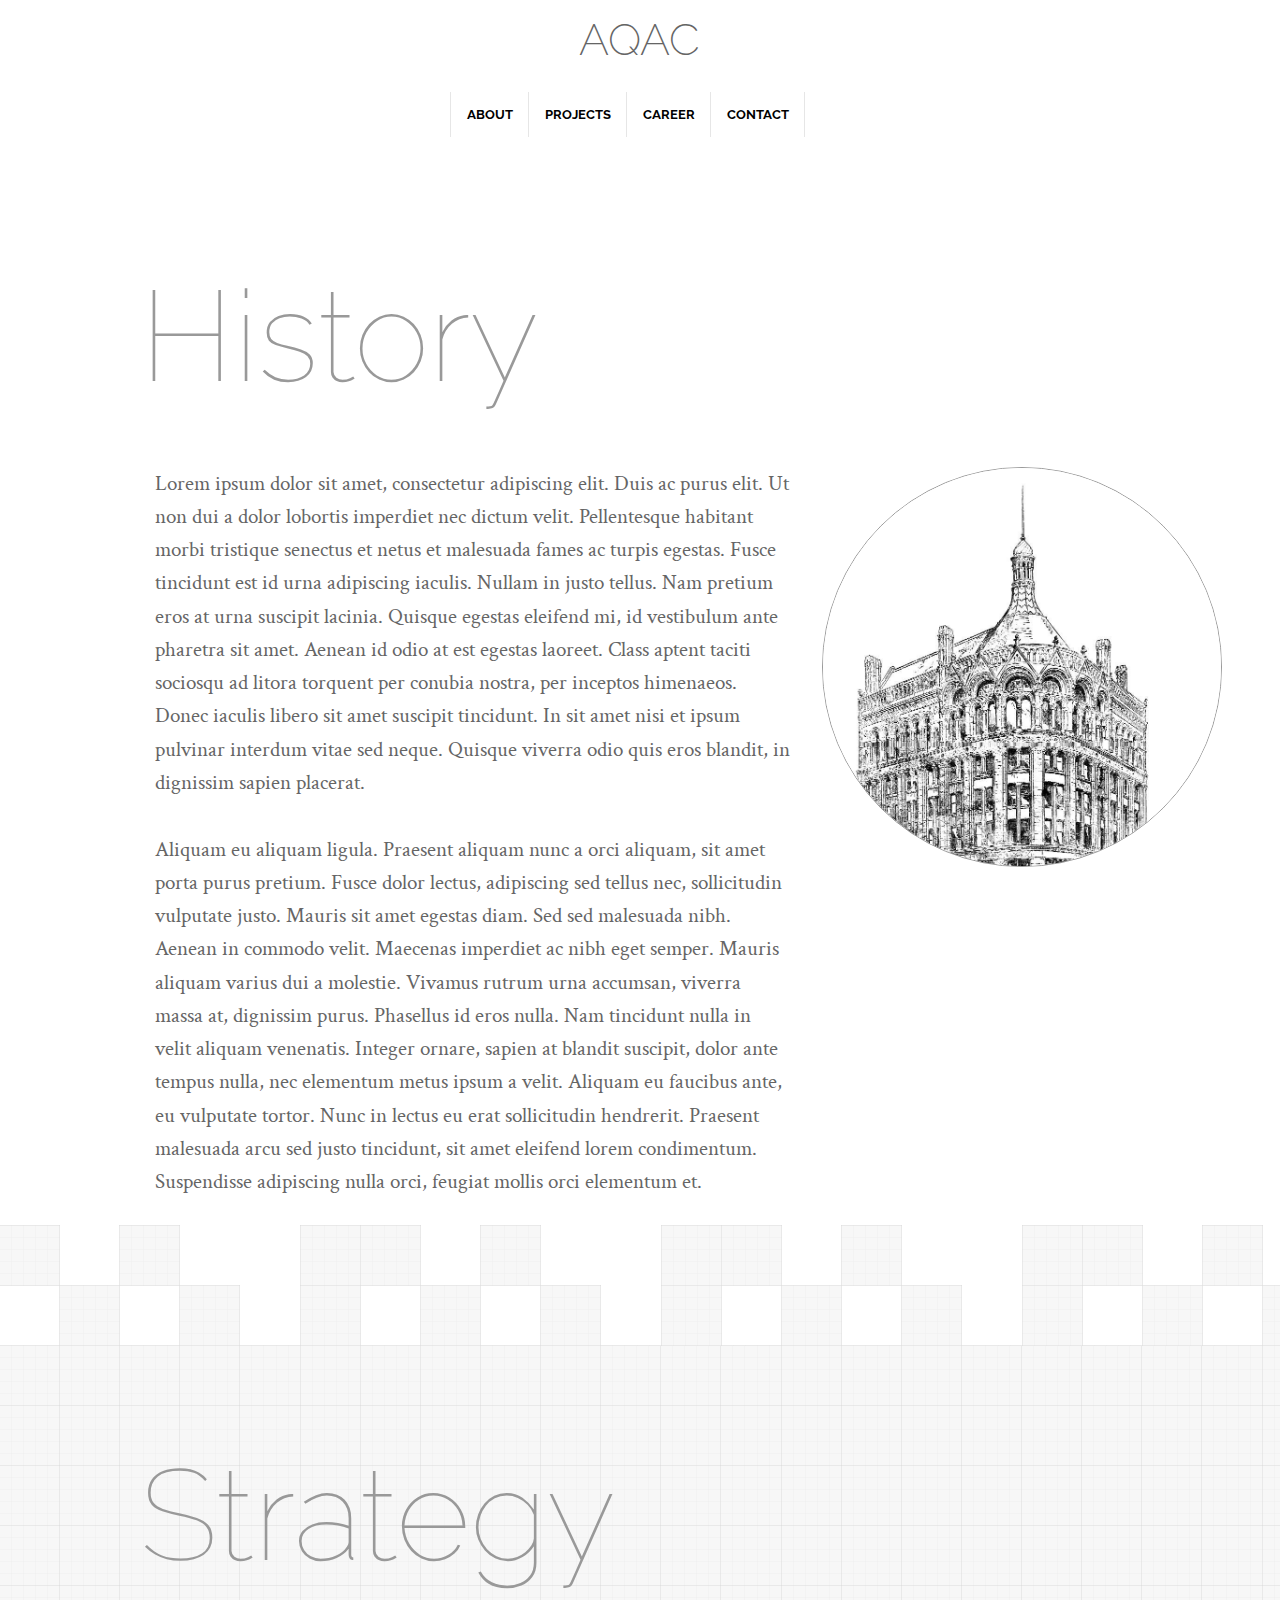
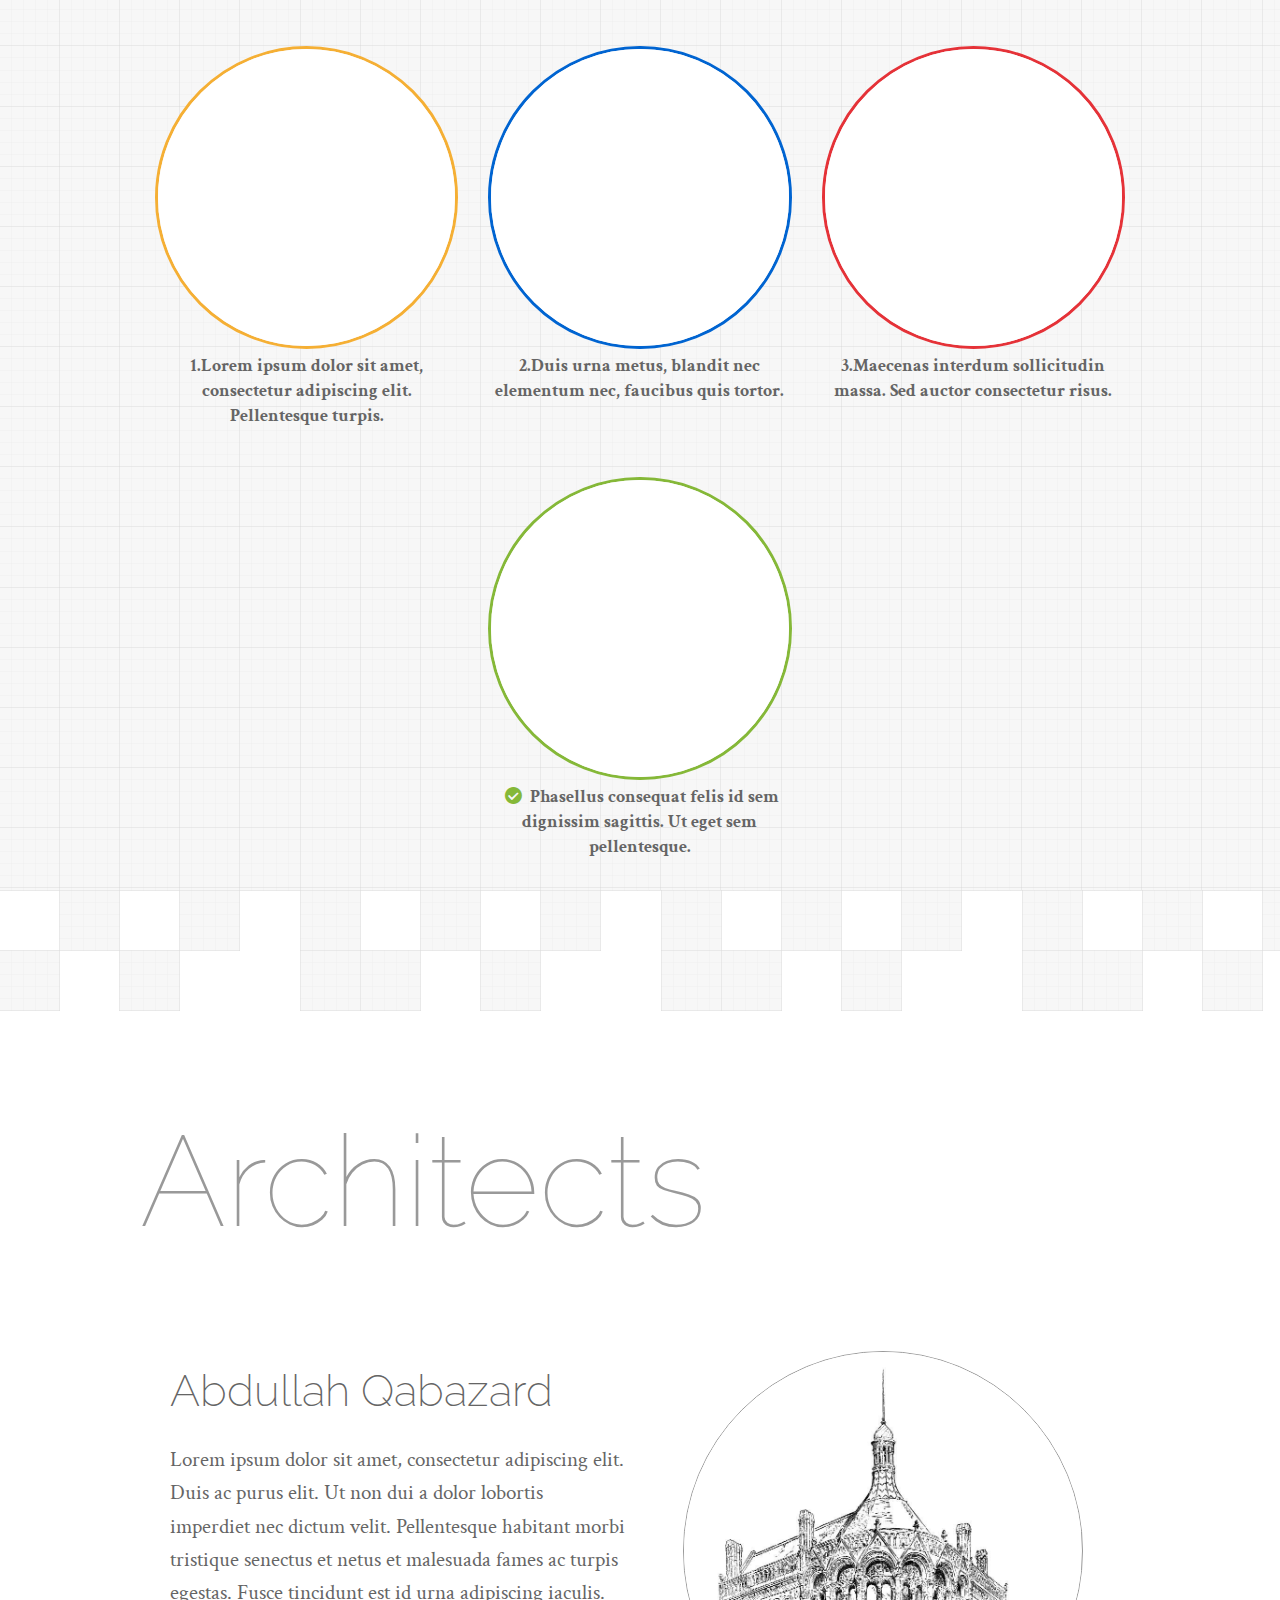
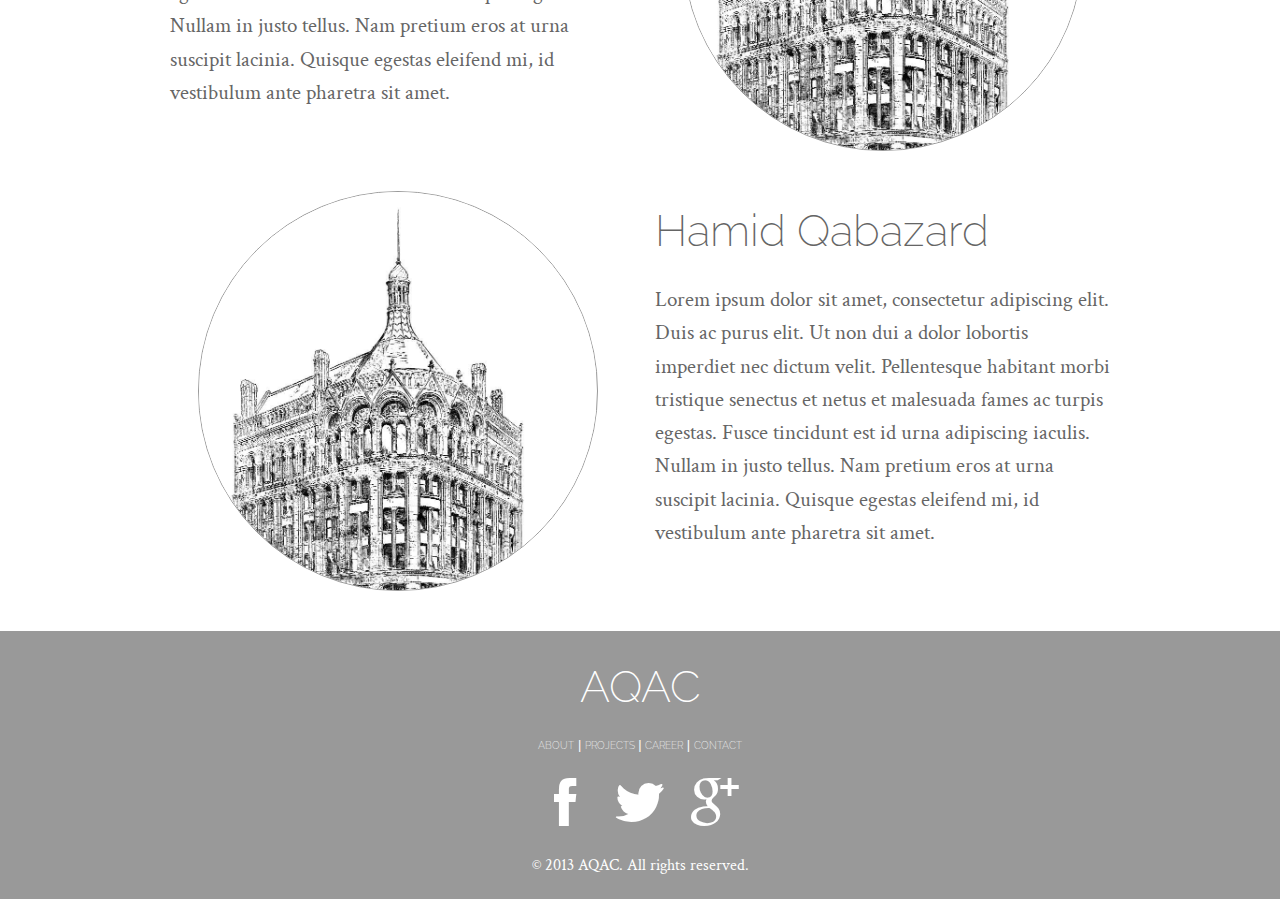
==== about.html @ 5747ab5b "Initial Commit" ====
<!DOCTYPE html>
<!--[if IE 8]> 				 <html class="no-js lt-ie9" lang="en" > <![endif]-->
<!--[if gt IE 8]><!--> <html class="no-js" lang="en" > <!--<![endif]-->

<head>
	<meta charset="utf-8" />
  <meta name="viewport" content="width=device-width" />
  <title>Foundation 4</title>


  <link rel="stylesheet" href="stylesheets/app.css" />
  <link rel="stylesheet" href="stylesheets/main.css" />

    <link rel="stylesheet" href="css/fontello.css">
    <link rel="stylesheet" href="css/animation.css"><!--[if IE 7]>
    <link rel="stylesheet" href="css/fontello-ie7.css"><![endif]-->
    <script>
      function toggleCodes(on) {
        var obj = document.getElementById('icons');

        if (on) {
          obj.className += ' codesOn';
        } else {
          obj.className = obj.className.replace(' codesOn', '');
        }
      }

    </script>


  <script src="javascripts/vendor/custom.modernizr.js"></script>

</head>
<body>

<!-- begin -->
<div class="menuBg">
    <div class="row">
        <div class="large-4 small-12 columns large-centered">
            <h1 class="textCenter">AQAC</h1>
        </div>
    </div>
    <div class="row">
        <div class="large-12 small-12 columns">
            <nav class="top-bar">
              <ul class="title-area">
                <!-- Title Area -->
                <li class="name">
                  <h1><a href="#"></a></h1>
                </li>
                <!-- Remove the class "menu-icon" to get rid of menu icon. Take out "Menu" to just have icon alone -->
                <li class="toggle-topbar menu-icon"><a href="#"><span>Menu</span></a></li>
              </ul>

              <section class="top-bar-section">
                <!-- Left Nav Section -->
                <ul class="large-centered">
                  <li class="divider"></li>
                  <li><a href="#">ABOUT</a></li>
                  <li class="divider"></li>
                  <li><a href="#">PROJECTS</a></li>
                  <li class="divider"></li>
                  <li><a href="#">CAREER</a></li>
                  <li class="divider"></li>
                  <li><a href="#">CONTACT</a></li>
                  <li class="divider"></li>
                </ul>
              </section>
            </nav>
        </div>

    </div>
</div>

<div class="row MarginTop">
    <div class="large-12 small-12 columns">
        <article class="briefDesc">
            <div class="row">
                <h2>History</h2>
                <div class="large-8 columns"><p>Lorem ipsum dolor sit amet, consectetur adipiscing elit. Duis ac purus elit. Ut non dui a dolor lobortis imperdiet nec dictum velit. Pellentesque habitant morbi tristique senectus et netus et malesuada fames ac turpis egestas. Fusce tincidunt est id urna adipiscing iaculis. Nullam in justo tellus. Nam pretium eros at urna suscipit lacinia. Quisque egestas eleifend mi, id vestibulum ante pharetra sit amet. Aenean id odio at est egestas laoreet. Class aptent taciti sociosqu ad litora torquent per conubia nostra, per inceptos himenaeos. Donec iaculis libero sit amet suscipit tincidunt. In sit amet nisi et ipsum pulvinar interdum vitae sed neque. Quisque viverra odio quis eros blandit, in dignissim sapien placerat. <br> <br>
Aliquam eu aliquam ligula. Praesent aliquam nunc a orci aliquam, sit amet porta purus pretium. Fusce dolor lectus, adipiscing sed tellus nec, sollicitudin vulputate justo. Mauris sit amet egestas diam. Sed sed malesuada nibh. Aenean in commodo velit. Maecenas imperdiet ac nibh eget semper. Mauris aliquam varius dui a molestie. Vivamus rutrum urna accumsan, viverra massa at, dignissim purus. Phasellus id eros nulla. Nam tincidunt nulla in velit aliquam venenatis. Integer ornare, sapien at blandit suscipit, dolor ante tempus nulla, nec elementum metus ipsum a velit. Aliquam eu faucibus ante, eu vulputate tortor. Nunc in lectus eu erat sollicitudin hendrerit. Praesent malesuada arcu sed justo tincidunt, sit amet eleifend lorem condimentum. Suspendisse adipiscing nulla orci, feugiat mollis orci elementum et.

                </p></div>
                <div class="large-4 columns">
                    <div class="imageCircle">
                        <img src="images/image1.jpg" alt="">
                    </div>
                </div>
            </div>


        </article>
    </div>
</div>

<div class="splitStrategy"></div>

<div class="strategyContainer">
    <div class="row MarginTop">
        <div class="large-12 small-12 columns">
            <article class="briefDesc">
                <div class="row">
                    <h2>Strategy</h2>
                    <div class="large-4 columns left">
                        <div class="strategy yellow">
                            <img src="images/exampleengine.png" alt="">
                        </div>
                            <h5 class="textCenter">1.Lorem ipsum dolor sit amet, consectetur adipiscing elit. Pellentesque turpis.
                    </div>
                    <div class="large-4 columns">
                        <div class="strategy blue">
                            <img src="images/exampleengine.png" alt="">
                        </div>
                            <h5 class="textCenter">2.Duis urna metus, blandit nec elementum nec, faucibus quis tortor.
                    </div>
                    <div class="large-4 columns right">
                        <div class="strategy red">
                            <img src="images/exampleengine.png" alt="">
                        </div>
                            <h5 class="textCenter">3.Maecenas interdum sollicitudin massa. Sed auctor consectetur risus.
                    </div>

                </div>

                <div class="row MarginTop">
                    <div class="large-4 columns large-centered">
                        <div class="strategy green">
                            <img src="images/example1.jpg" alt="">
                        </div>
                            <h5 class="textCenter"><i class="icon-ok-circled-1"></i> Phasellus consequat felis id sem dignissim sagittis. Ut eget sem pellentesque.
                    </div>
                </div>


            </article>
        </div>
    </div>
</div>


<div class="splitStrategyb"></div>



<div class="row MarginTop">
    <div class="large-12 small-12 columns">
        <article class="briefDesc">
            <div class="row">
                <h2>Architects</h2>
                <div class="large-12 columns MarginTop">
                    <div class="large-6 columns">
                        <h1>Abdullah Qabazard</h1>
                        <p>Lorem ipsum dolor sit amet, consectetur adipiscing elit. Duis ac purus elit. Ut non dui a dolor lobortis imperdiet nec dictum velit. Pellentesque habitant morbi tristique senectus et netus et malesuada fames ac turpis egestas. Fusce tincidunt est id urna adipiscing iaculis. Nullam in justo tellus. Nam pretium eros at urna suscipit lacinia. Quisque egestas eleifend mi, id vestibulum ante pharetra sit amet.
                    </p></div>
                    <div class="large-6 columns">
                        <div class="imageCircle">
                            <img src="images/image1.jpg" alt="">
                        </div>
                    </div>
                </div>

                <div class="large-12 columns MarginTop">
                    <div class="large-6 columns">
                        <div class="imageCircle">
                            <img src="images/image1.jpg" alt="">
                        </div>
                    </div>
                    <div class="large-6 columns">
                        <h1>Hamid Qabazard</h1>
                        <p>Lorem ipsum dolor sit amet, consectetur adipiscing elit. Duis ac purus elit. Ut non dui a dolor lobortis imperdiet nec dictum velit. Pellentesque habitant morbi tristique senectus et netus et malesuada fames ac turpis egestas. Fusce tincidunt est id urna adipiscing iaculis. Nullam in justo tellus. Nam pretium eros at urna suscipit lacinia. Quisque egestas eleifend mi, id vestibulum ante pharetra sit amet.
                    </p></div>
                </div>


            </div>


        </article>
    </div>
</div>



<div class="FooterContainer MarginTop">
    <div class="row">
        <div class="large-12 columms">
            <footer>
                <h1 class="textCenter">AQAC</h1>
                <div class="textCenter">
                    <a href="#">ABOUT</a> |
                    <a href="#">PROJECTS</a> |
                    <a href="#">CAREER</a> |
                    <a href="#">CONTACT</a>
                </div>
                <div class="Socials textCenter">
                    <a href="#"><i class="icon-facebook-4"></i></a>
                    <a href="#"><i class="icon-twitter-3"></i></a>
                    <a href="#"><i class="icon-gplus-1"></i></a>
                </div>

                <p class="textCenter">© 2013 AQAC. All rights reserved.</p>
            </footer>
        </div>
    </div>
</div>

<!-- end -->

  <script>
  document.write('<script src=' +
  ('__proto__' in {} ? 'javascripts/vendor/zepto' : 'javascripts/vendor/jquery') +
  '.js><\/script>')
  </script>

  <script src="javascripts/foundation/foundation.js"></script>

	<script src="javascripts/foundation/foundation.alerts.js"></script>

	<script src="javascripts/foundation/foundation.clearing.js"></script>

	<script src="javascripts/foundation/foundation.cookie.js"></script>

	<script src="javascripts/foundation/foundation.dropdown.js"></script>

	<script src="javascripts/foundation/foundation.forms.js"></script>

	<script src="javascripts/foundation/foundation.interchange.js"></script>

	<script src="javascripts/foundation/foundation.joyride.js"></script>

	<script src="javascripts/foundation/foundation.magellan.js"></script>

	<script src="javascripts/foundation/foundation.orbit.js"></script>

	<script src="javascripts/foundation/foundation.placeholder.js"></script>

	<script src="javascripts/foundation/foundation.reveal.js"></script>

	<script src="javascripts/foundation/foundation.section.js"></script>

	<script src="javascripts/foundation/foundation.tooltips.js"></script>

	<script src="javascripts/foundation/foundation.topbar.js"></script>


  <script>
    $(document).foundation();
  </script>

  <script src="javascripts/main.js"></script>

</body>
</html>
---- stylesheets/app.css ----
/* normalize.css v2.1.1 | MIT License | git.io/normalize */
/* ==========================================================================
   HTML5 display definitions
   ========================================================================== */
/**
 * Correct `block` display not defined in IE 8/9.
 */
/* line 22, ../sass/_normalize.scss */
article,
aside,
details,
figcaption,
figure,
footer,
header,
hgroup,
main,
nav,
section,
summary {
  display: block;
}

/**
 * Correct `inline-block` display not defined in IE 8/9.
 */
/* line 32, ../sass/_normalize.scss */
audio,
canvas,
video {
  display: inline-block;
}

/**
 * Prevent modern browsers from displaying `audio` without controls.
 * Remove excess height in iOS 5 devices.
 */
/* line 41, ../sass/_normalize.scss */
audio:not([controls]) {
  display: none;
  height: 0;
}

/**
 * Address styling not present in IE 8/9.
 */
/* line 50, ../sass/_normalize.scss */
[hidden] {
  display: none;
}

/* ==========================================================================
   Base
   ========================================================================== */
/**
 * 1. Prevent system color scheme's background color being used in Firefox, IE,
 *    and Opera.
 * 2. Prevent system color scheme's text color being used in Firefox, IE, and
 *    Opera.
 * 3. Set default font family to sans-serif.
 * 4. Prevent iOS text size adjust after orientation change, without disabling
 *    user zoom.
 */
/* line 68, ../sass/_normalize.scss */
html {
  background: #fff;
  /* 1 */
  color: #000;
  /* 2 */
  font-family: sans-serif;
  /* 3 */
  -ms-text-size-adjust: 100%;
  /* 4 */
  -webkit-text-size-adjust: 100%;
  /* 4 */
}

/**
 * Remove default margin.
 */
/* line 80, ../sass/_normalize.scss */
body {
  margin: 0;
}

/* ==========================================================================
   Links
   ========================================================================== */
/**
 * Address `outline` inconsistency between Chrome and other browsers.
 */
/* line 92, ../sass/_normalize.scss */
a:focus {
  outline: thin dotted;
}

/**
 * Improve readability when focused and also mouse hovered in all browsers.
 */
/* line 101, ../sass/_normalize.scss */
a:active,
a:hover {
  outline: 0;
}

/* ==========================================================================
   Typography
   ========================================================================== */
/**
 * Address variable `h1` font-size and margin within `section` and `article`
 * contexts in Firefox 4+, Safari 5, and Chrome.
 */
/* line 114, ../sass/_normalize.scss */
h1 {
  font-size: 2em;
  margin: 0.67em 0;
}

/**
 * Address styling not present in IE 8/9, Safari 5, and Chrome.
 */
/* line 123, ../sass/_normalize.scss */
abbr[title] {
  border-bottom: 1px dotted;
}

/**
 * Address style set to `bolder` in Firefox 4+, Safari 5, and Chrome.
 */
/* line 132, ../sass/_normalize.scss */
b,
strong {
  font-weight: bold;
}

/**
 * Address styling not present in Safari 5 and Chrome.
 */
/* line 140, ../sass/_normalize.scss */
dfn {
  font-style: italic;
}

/**
 * Address differences between Firefox and other browsers.
 */
/* line 148, ../sass/_normalize.scss */
hr {
  -moz-box-sizing: content-box;
  box-sizing: content-box;
  height: 0;
}

/**
 * Address styling not present in IE 8/9.
 */
/* line 158, ../sass/_normalize.scss */
mark {
  background: #ff0;
  color: #000;
}

/**
 * Correct font family set oddly in Safari 5 and Chrome.
 */
/* line 170, ../sass/_normalize.scss */
code,
kbd,
pre,
samp {
  font-family: monospace, serif;
  font-size: 1em;
}

/**
 * Improve readability of pre-formatted text in all browsers.
 */
/* line 179, ../sass/_normalize.scss */
pre {
  white-space: pre-wrap;
}

/**
 * Set consistent quote types.
 */
/* line 187, ../sass/_normalize.scss */
q {
  quotes: "\201C" "\201D" "\2018" "\2019";
}

/**
 * Address inconsistent and variable font size in all browsers.
 */
/* line 195, ../sass/_normalize.scss */
small {
  font-size: 80%;
}

/**
 * Prevent `sub` and `sup` affecting `line-height` in all browsers.
 */
/* line 204, ../sass/_normalize.scss */
sub,
sup {
  font-size: 75%;
  line-height: 0;
  position: relative;
  vertical-align: baseline;
}

/* line 211, ../sass/_normalize.scss */
sup {
  top: -0.5em;
}

/* line 215, ../sass/_normalize.scss */
sub {
  bottom: -0.25em;
}

/* ==========================================================================
   Embedded content
   ========================================================================== */
/**
 * Remove border when inside `a` element in IE 8/9.
 */
/* line 227, ../sass/_normalize.scss */
img {
  border: 0;
}

/**
 * Correct overflow displayed oddly in IE 9.
 */
/* line 235, ../sass/_normalize.scss */
svg:not(:root) {
  overflow: hidden;
}

/* ==========================================================================
   Figures
   ========================================================================== */
/**
 * Address margin not present in IE 8/9 and Safari 5.
 */
/* line 247, ../sass/_normalize.scss */
figure {
  margin: 0;
}

/* ==========================================================================
   Forms
   ========================================================================== */
/**
 * Define consistent border, margin, and padding.
 */
/* line 259, ../sass/_normalize.scss */
fieldset {
  border: 1px solid #c0c0c0;
  margin: 0 2px;
  padding: 0.35em 0.625em 0.75em;
}

/**
 * 1. Correct `color` not being inherited in IE 8/9.
 * 2. Remove padding so people aren't caught out if they zero out fieldsets.
 */
/* line 270, ../sass/_normalize.scss */
legend {
  border: 0;
  /* 1 */
  padding: 0;
  /* 2 */
}

/**
 * 1. Correct font family not being inherited in all browsers.
 * 2. Correct font size not being inherited in all browsers.
 * 3. Address margins set differently in Firefox 4+, Safari 5, and Chrome.
 */
/* line 284, ../sass/_normalize.scss */
button,
input,
select,
textarea {
  font-family: inherit;
  /* 1 */
  font-size: 100%;
  /* 2 */
  margin: 0;
  /* 3 */
}

/**
 * Address Firefox 4+ setting `line-height` on `input` using `!important` in
 * the UA stylesheet.
 */
/* line 296, ../sass/_normalize.scss */
button,
input {
  line-height: normal;
}

/**
 * Address inconsistent `text-transform` inheritance for `button` and `select`.
 * All other form control elements do not inherit `text-transform` values.
 * Correct `button` style inheritance in Chrome, Safari 5+, and IE 8+.
 * Correct `select` style inheritance in Firefox 4+ and Opera.
 */
/* line 308, ../sass/_normalize.scss */
button,
select {
  text-transform: none;
}

/**
 * 1. Avoid the WebKit bug in Android 4.0.* where (2) destroys native `audio`
 *    and `video` controls.
 * 2. Correct inability to style clickable `input` types in iOS.
 * 3. Improve usability and consistency of cursor style between image-type
 *    `input` and others.
 */
/* line 323, ../sass/_normalize.scss */
button,
html input[type="button"],
input[type="reset"],
input[type="submit"] {
  -webkit-appearance: button;
  /* 2 */
  cursor: pointer;
  /* 3 */
}

/**
 * Re-set default cursor for disabled elements.
 */
/* line 333, ../sass/_normalize.scss */
button[disabled],
html input[disabled] {
  cursor: default;
}

/**
 * 1. Address box sizing set to `content-box` in IE 8/9.
 * 2. Remove excess padding in IE 8/9.
 */
/* line 343, ../sass/_normalize.scss */
input[type="checkbox"],
input[type="radio"] {
  box-sizing: border-box;
  /* 1 */
  padding: 0;
  /* 2 */
}

/**
 * 1. Address `appearance` set to `searchfield` in Safari 5 and Chrome.
 * 2. Address `box-sizing` set to `border-box` in Safari 5 and Chrome
 *    (include `-moz` to future-proof).
 */
/* line 354, ../sass/_normalize.scss */
input[type="search"] {
  -webkit-appearance: textfield;
  /* 1 */
  -moz-box-sizing: content-box;
  -webkit-box-sizing: content-box;
  /* 2 */
  box-sizing: content-box;
}

/**
 * Remove inner padding and search cancel button in Safari 5 and Chrome
 * on OS X.
 */
/* line 367, ../sass/_normalize.scss */
input[type="search"]::-webkit-search-cancel-button,
input[type="search"]::-webkit-search-decoration {
  -webkit-appearance: none;
}

/**
 * Remove inner padding and border in Firefox 4+.
 */
/* line 376, ../sass/_normalize.scss */
button::-moz-focus-inner,
input::-moz-focus-inner {
  border: 0;
  padding: 0;
}

/**
 * 1. Remove default vertical scrollbar in IE 8/9.
 * 2. Improve readability and alignment in all browsers.
 */
/* line 386, ../sass/_normalize.scss */
textarea {
  overflow: auto;
  /* 1 */
  vertical-align: top;
  /* 2 */
}

/* ==========================================================================
   Tables
   ========================================================================== */
/**
 * Remove most spacing between table cells.
 */
/* line 399, ../sass/_normalize.scss */
table {
  border-collapse: collapse;
  border-spacing: 0;
}

/* line 241, ../../../../../../Users/morteza/.rvm/gems/ruby-1.9.3-p194/gems/zurb-foundation-4.2.3/scss/foundation/components/_global.scss */
*,
*:before,
*:after {
  -moz-box-sizing: border-box;
  -webkit-box-sizing: border-box;
  box-sizing: border-box;
}

/* line 246, ../../../../../../Users/morteza/.rvm/gems/ruby-1.9.3-p194/gems/zurb-foundation-4.2.3/scss/foundation/components/_global.scss */
html,
body {
  font-size: 100%;
}

/* line 249, ../../../../../../Users/morteza/.rvm/gems/ruby-1.9.3-p194/gems/zurb-foundation-4.2.3/scss/foundation/components/_global.scss */
body {
  background: white;
  color: #222222;
  padding: 0;
  margin: 0;
  font-family: "Helvetica Neue", "Helvetica", Helvetica, Arial, sans-serif;
  font-weight: normal;
  font-style: normal;
  line-height: 1;
  position: relative;
  cursor: default;
}

/* line 262, ../../../../../../Users/morteza/.rvm/gems/ruby-1.9.3-p194/gems/zurb-foundation-4.2.3/scss/foundation/components/_global.scss */
a:hover {
  cursor: pointer;
}

/* line 265, ../../../../../../Users/morteza/.rvm/gems/ruby-1.9.3-p194/gems/zurb-foundation-4.2.3/scss/foundation/components/_global.scss */
a:focus {
  outline: none;
}

/* line 270, ../../../../../../Users/morteza/.rvm/gems/ruby-1.9.3-p194/gems/zurb-foundation-4.2.3/scss/foundation/components/_global.scss */
img,
object,
embed {
  max-width: 100%;
  height: auto;
}

/* line 273, ../../../../../../Users/morteza/.rvm/gems/ruby-1.9.3-p194/gems/zurb-foundation-4.2.3/scss/foundation/components/_global.scss */
object,
embed {
  height: 100%;
}

/* line 274, ../../../../../../Users/morteza/.rvm/gems/ruby-1.9.3-p194/gems/zurb-foundation-4.2.3/scss/foundation/components/_global.scss */
img {
  -ms-interpolation-mode: bicubic;
}

/* line 280, ../../../../../../Users/morteza/.rvm/gems/ruby-1.9.3-p194/gems/zurb-foundation-4.2.3/scss/foundation/components/_global.scss */
#map_canvas img,
#map_canvas embed,
#map_canvas object,
.map_canvas img,
.map_canvas embed,
.map_canvas object {
  max-width: none !important;
}

/* line 285, ../../../../../../Users/morteza/.rvm/gems/ruby-1.9.3-p194/gems/zurb-foundation-4.2.3/scss/foundation/components/_global.scss */
.left {
  float: left !important;
}

/* line 286, ../../../../../../Users/morteza/.rvm/gems/ruby-1.9.3-p194/gems/zurb-foundation-4.2.3/scss/foundation/components/_global.scss */
.right {
  float: right !important;
}

/* line 287, ../../../../../../Users/morteza/.rvm/gems/ruby-1.9.3-p194/gems/zurb-foundation-4.2.3/scss/foundation/components/_global.scss */
.text-left {
  text-align: left !important;
}

/* line 288, ../../../../../../Users/morteza/.rvm/gems/ruby-1.9.3-p194/gems/zurb-foundation-4.2.3/scss/foundation/components/_global.scss */
.text-right {
  text-align: right !important;
}

/* line 289, ../../../../../../Users/morteza/.rvm/gems/ruby-1.9.3-p194/gems/zurb-foundation-4.2.3/scss/foundation/components/_global.scss */
.text-center {
  text-align: center !important;
}

/* line 290, ../../../../../../Users/morteza/.rvm/gems/ruby-1.9.3-p194/gems/zurb-foundation-4.2.3/scss/foundation/components/_global.scss */
.text-justify {
  text-align: justify !important;
}

/* line 291, ../../../../../../Users/morteza/.rvm/gems/ruby-1.9.3-p194/gems/zurb-foundation-4.2.3/scss/foundation/components/_global.scss */
.hide {
  display: none;
}

/* line 297, ../../../../../../Users/morteza/.rvm/gems/ruby-1.9.3-p194/gems/zurb-foundation-4.2.3/scss/foundation/components/_global.scss */
.antialiased {
  -webkit-font-smoothing: antialiased;
}

/* line 300, ../../../../../../Users/morteza/.rvm/gems/ruby-1.9.3-p194/gems/zurb-foundation-4.2.3/scss/foundation/components/_global.scss */
img {
  display: inline-block;
  vertical-align: middle;
}

/* line 310, ../../../../../../Users/morteza/.rvm/gems/ruby-1.9.3-p194/gems/zurb-foundation-4.2.3/scss/foundation/components/_global.scss */
textarea {
  height: auto;
  min-height: 50px;
}

/* line 313, ../../../../../../Users/morteza/.rvm/gems/ruby-1.9.3-p194/gems/zurb-foundation-4.2.3/scss/foundation/components/_global.scss */
select {
  width: 100%;
}

/* Grid HTML Classes */
/* line 116, ../../../../../../Users/morteza/.rvm/gems/ruby-1.9.3-p194/gems/zurb-foundation-4.2.3/scss/foundation/components/_grid.scss */
.row {
  width: 100%;
  margin-left: auto;
  margin-right: auto;
  margin-top: 0;
  margin-bottom: 0;
  max-width: 62.5em;
  *zoom: 1;
}
/* line 121, ../../../../../../Users/morteza/.rvm/gems/ruby-1.9.3-p194/gems/zurb-foundation-4.2.3/scss/foundation/components/_global.scss */
.row:before, .row:after {
  content: " ";
  display: table;
}
/* line 122, ../../../../../../Users/morteza/.rvm/gems/ruby-1.9.3-p194/gems/zurb-foundation-4.2.3/scss/foundation/components/_global.scss */
.row:after {
  clear: both;
}
/* line 121, ../../../../../../Users/morteza/.rvm/gems/ruby-1.9.3-p194/gems/zurb-foundation-4.2.3/scss/foundation/components/_grid.scss */
.row.collapse .column,
.row.collapse .columns {
  position: relative;
  padding-left: 0;
  padding-right: 0;
  float: left;
}
/* line 124, ../../../../../../Users/morteza/.rvm/gems/ruby-1.9.3-p194/gems/zurb-foundation-4.2.3/scss/foundation/components/_grid.scss */
.row .row {
  width: auto;
  margin-left: -0.9375em;
  margin-right: -0.9375em;
  margin-top: 0;
  margin-bottom: 0;
  max-width: none;
  *zoom: 1;
}
/* line 121, ../../../../../../Users/morteza/.rvm/gems/ruby-1.9.3-p194/gems/zurb-foundation-4.2.3/scss/foundation/components/_global.scss */
.row .row:before, .row .row:after {
  content: " ";
  display: table;
}
/* line 122, ../../../../../../Users/morteza/.rvm/gems/ruby-1.9.3-p194/gems/zurb-foundation-4.2.3/scss/foundation/components/_global.scss */
.row .row:after {
  clear: both;
}
/* line 125, ../../../../../../Users/morteza/.rvm/gems/ruby-1.9.3-p194/gems/zurb-foundation-4.2.3/scss/foundation/components/_grid.scss */
.row .row.collapse {
  width: auto;
  margin: 0;
  max-width: none;
  *zoom: 1;
}
/* line 121, ../../../../../../Users/morteza/.rvm/gems/ruby-1.9.3-p194/gems/zurb-foundation-4.2.3/scss/foundation/components/_global.scss */
.row .row.collapse:before, .row .row.collapse:after {
  content: " ";
  display: table;
}
/* line 122, ../../../../../../Users/morteza/.rvm/gems/ruby-1.9.3-p194/gems/zurb-foundation-4.2.3/scss/foundation/components/_global.scss */
.row .row.collapse:after {
  clear: both;
}

/* line 130, ../../../../../../Users/morteza/.rvm/gems/ruby-1.9.3-p194/gems/zurb-foundation-4.2.3/scss/foundation/components/_grid.scss */
.column,
.columns {
  position: relative;
  padding-left: 0.9375em;
  padding-right: 0.9375em;
  width: 100%;
  float: left;
}

@media only screen {
  /* line 135, ../../../../../../Users/morteza/.rvm/gems/ruby-1.9.3-p194/gems/zurb-foundation-4.2.3/scss/foundation/components/_grid.scss */
  .column,
  .columns {
    position: relative;
    padding-left: 0.9375em;
    padding-right: 0.9375em;
    float: left;
  }

  /* line 138, ../../../../../../Users/morteza/.rvm/gems/ruby-1.9.3-p194/gems/zurb-foundation-4.2.3/scss/foundation/components/_grid.scss */
  .small-1 {
    position: relative;
    width: 8.33333%;
  }

  /* line 138, ../../../../../../Users/morteza/.rvm/gems/ruby-1.9.3-p194/gems/zurb-foundation-4.2.3/scss/foundation/components/_grid.scss */
  .small-2 {
    position: relative;
    width: 16.66667%;
  }

  /* line 138, ../../../../../../Users/morteza/.rvm/gems/ruby-1.9.3-p194/gems/zurb-foundation-4.2.3/scss/foundation/components/_grid.scss */
  .small-3 {
    position: relative;
    width: 25%;
  }

  /* line 138, ../../../../../../Users/morteza/.rvm/gems/ruby-1.9.3-p194/gems/zurb-foundation-4.2.3/scss/foundation/components/_grid.scss */
  .small-4 {
    position: relative;
    width: 33.33333%;
  }

  /* line 138, ../../../../../../Users/morteza/.rvm/gems/ruby-1.9.3-p194/gems/zurb-foundation-4.2.3/scss/foundation/components/_grid.scss */
  .small-5 {
    position: relative;
    width: 41.66667%;
  }

  /* line 138, ../../../../../../Users/morteza/.rvm/gems/ruby-1.9.3-p194/gems/zurb-foundation-4.2.3/scss/foundation/components/_grid.scss */
  .small-6 {
    position: relative;
    width: 50%;
  }

  /* line 138, ../../../../../../Users/morteza/.rvm/gems/ruby-1.9.3-p194/gems/zurb-foundation-4.2.3/scss/foundation/components/_grid.scss */
  .small-7 {
    position: relative;
    width: 58.33333%;
  }

  /* line 138, ../../../../../../Users/morteza/.rvm/gems/ruby-1.9.3-p194/gems/zurb-foundation-4.2.3/scss/foundation/components/_grid.scss */
  .small-8 {
    position: relative;
    width: 66.66667%;
  }

  /* line 138, ../../../../../../Users/morteza/.rvm/gems/ruby-1.9.3-p194/gems/zurb-foundation-4.2.3/scss/foundation/components/_grid.scss */
  .small-9 {
    position: relative;
    width: 75%;
  }

  /* line 138, ../../../../../../Users/morteza/.rvm/gems/ruby-1.9.3-p194/gems/zurb-foundation-4.2.3/scss/foundation/components/_grid.scss */
  .small-10 {
    position: relative;
    width: 83.33333%;
  }

  /* line 138, ../../../../../../Users/morteza/.rvm/gems/ruby-1.9.3-p194/gems/zurb-foundation-4.2.3/scss/foundation/components/_grid.scss */
  .small-11 {
    position: relative;
    width: 91.66667%;
  }

  /* line 138, ../../../../../../Users/morteza/.rvm/gems/ruby-1.9.3-p194/gems/zurb-foundation-4.2.3/scss/foundation/components/_grid.scss */
  .small-12 {
    position: relative;
    width: 100%;
  }

  /* line 142, ../../../../../../Users/morteza/.rvm/gems/ruby-1.9.3-p194/gems/zurb-foundation-4.2.3/scss/foundation/components/_grid.scss */
  .small-offset-0 {
    position: relative;
    margin-left: 0%;
  }

  /* line 142, ../../../../../../Users/morteza/.rvm/gems/ruby-1.9.3-p194/gems/zurb-foundation-4.2.3/scss/foundation/components/_grid.scss */
  .small-offset-1 {
    position: relative;
    margin-left: 8.33333%;
  }

  /* line 142, ../../../../../../Users/morteza/.rvm/gems/ruby-1.9.3-p194/gems/zurb-foundation-4.2.3/scss/foundation/components/_grid.scss */
  .small-offset-2 {
    position: relative;
    margin-left: 16.66667%;
  }

  /* line 142, ../../../../../../Users/morteza/.rvm/gems/ruby-1.9.3-p194/gems/zurb-foundation-4.2.3/scss/foundation/components/_grid.scss */
  .small-offset-3 {
    position: relative;
    margin-left: 25%;
  }

  /* line 142, ../../../../../../Users/morteza/.rvm/gems/ruby-1.9.3-p194/gems/zurb-foundation-4.2.3/scss/foundation/components/_grid.scss */
  .small-offset-4 {
    position: relative;
    margin-left: 33.33333%;
  }

  /* line 142, ../../../../../../Users/morteza/.rvm/gems/ruby-1.9.3-p194/gems/zurb-foundation-4.2.3/scss/foundation/components/_grid.scss */
  .small-offset-5 {
    position: relative;
    margin-left: 41.66667%;
  }

  /* line 142, ../../../../../../Users/morteza/.rvm/gems/ruby-1.9.3-p194/gems/zurb-foundation-4.2.3/scss/foundation/components/_grid.scss */
  .small-offset-6 {
    position: relative;
    margin-left: 50%;
  }

  /* line 142, ../../../../../../Users/morteza/.rvm/gems/ruby-1.9.3-p194/gems/zurb-foundation-4.2.3/scss/foundation/components/_grid.scss */
  .small-offset-7 {
    position: relative;
    margin-left: 58.33333%;
  }

  /* line 142, ../../../../../../Users/morteza/.rvm/gems/ruby-1.9.3-p194/gems/zurb-foundation-4.2.3/scss/foundation/components/_grid.scss */
  .small-offset-8 {
    position: relative;
    margin-left: 66.66667%;
  }

  /* line 142, ../../../../../../Users/morteza/.rvm/gems/ruby-1.9.3-p194/gems/zurb-foundation-4.2.3/scss/foundation/components/_grid.scss */
  .small-offset-9 {
    position: relative;
    margin-left: 75%;
  }

  /* line 142, ../../../../../../Users/morteza/.rvm/gems/ruby-1.9.3-p194/gems/zurb-foundation-4.2.3/scss/foundation/components/_grid.scss */
  .small-offset-10 {
    position: relative;
    margin-left: 83.33333%;
  }

  /* line 145, ../../../../../../Users/morteza/.rvm/gems/ruby-1.9.3-p194/gems/zurb-foundation-4.2.3/scss/foundation/components/_grid.scss */
  [class*="column"] + [class*="column"]:last-child {
    float: right;
  }

  /* line 146, ../../../../../../Users/morteza/.rvm/gems/ruby-1.9.3-p194/gems/zurb-foundation-4.2.3/scss/foundation/components/_grid.scss */
  [class*="column"] + [class*="column"].end {
    float: left;
  }

  /* line 149, ../../../../../../Users/morteza/.rvm/gems/ruby-1.9.3-p194/gems/zurb-foundation-4.2.3/scss/foundation/components/_grid.scss */
  .column.small-centered,
  .columns.small-centered {
    position: relative;
    margin-left: auto;
    margin-right: auto;
    float: none !important;
  }
}
/* Styles for screens that are atleast 768px; */
@media only screen and (min-width: 768px) {
  /* line 156, ../../../../../../Users/morteza/.rvm/gems/ruby-1.9.3-p194/gems/zurb-foundation-4.2.3/scss/foundation/components/_grid.scss */
  .large-1 {
    position: relative;
    width: 8.33333%;
  }

  /* line 156, ../../../../../../Users/morteza/.rvm/gems/ruby-1.9.3-p194/gems/zurb-foundation-4.2.3/scss/foundation/components/_grid.scss */
  .large-2 {
    position: relative;
    width: 16.66667%;
  }

  /* line 156, ../../../../../../Users/morteza/.rvm/gems/ruby-1.9.3-p194/gems/zurb-foundation-4.2.3/scss/foundation/components/_grid.scss */
  .large-3 {
    position: relative;
    width: 25%;
  }

  /* line 156, ../../../../../../Users/morteza/.rvm/gems/ruby-1.9.3-p194/gems/zurb-foundation-4.2.3/scss/foundation/components/_grid.scss */
  .large-4 {
    position: relative;
    width: 33.33333%;
  }

  /* line 156, ../../../../../../Users/morteza/.rvm/gems/ruby-1.9.3-p194/gems/zurb-foundation-4.2.3/scss/foundation/components/_grid.scss */
  .large-5 {
    position: relative;
    width: 41.66667%;
  }

  /* line 156, ../../../../../../Users/morteza/.rvm/gems/ruby-1.9.3-p194/gems/zurb-foundation-4.2.3/scss/foundation/components/_grid.scss */
  .large-6 {
    position: relative;
    width: 50%;
  }

  /* line 156, ../../../../../../Users/morteza/.rvm/gems/ruby-1.9.3-p194/gems/zurb-foundation-4.2.3/scss/foundation/components/_grid.scss */
  .large-7 {
    position: relative;
    width: 58.33333%;
  }

  /* line 156, ../../../../../../Users/morteza/.rvm/gems/ruby-1.9.3-p194/gems/zurb-foundation-4.2.3/scss/foundation/components/_grid.scss */
  .large-8 {
    position: relative;
    width: 66.66667%;
  }

  /* line 156, ../../../../../../Users/morteza/.rvm/gems/ruby-1.9.3-p194/gems/zurb-foundation-4.2.3/scss/foundation/components/_grid.scss */
  .large-9 {
    position: relative;
    width: 75%;
  }

  /* line 156, ../../../../../../Users/morteza/.rvm/gems/ruby-1.9.3-p194/gems/zurb-foundation-4.2.3/scss/foundation/components/_grid.scss */
  .large-10 {
    position: relative;
    width: 83.33333%;
  }

  /* line 156, ../../../../../../Users/morteza/.rvm/gems/ruby-1.9.3-p194/gems/zurb-foundation-4.2.3/scss/foundation/components/_grid.scss */
  .large-11 {
    position: relative;
    width: 91.66667%;
  }

  /* line 156, ../../../../../../Users/morteza/.rvm/gems/ruby-1.9.3-p194/gems/zurb-foundation-4.2.3/scss/foundation/components/_grid.scss */
  .large-12 {
    position: relative;
    width: 100%;
  }

  /* line 160, ../../../../../../Users/morteza/.rvm/gems/ruby-1.9.3-p194/gems/zurb-foundation-4.2.3/scss/foundation/components/_grid.scss */
  .row .large-offset-0 {
    position: relative;
    margin-left: 0%;
  }

  /* line 160, ../../../../../../Users/morteza/.rvm/gems/ruby-1.9.3-p194/gems/zurb-foundation-4.2.3/scss/foundation/components/_grid.scss */
  .row .large-offset-1 {
    position: relative;
    margin-left: 8.33333%;
  }

  /* line 160, ../../../../../../Users/morteza/.rvm/gems/ruby-1.9.3-p194/gems/zurb-foundation-4.2.3/scss/foundation/components/_grid.scss */
  .row .large-offset-2 {
    position: relative;
    margin-left: 16.66667%;
  }

  /* line 160, ../../../../../../Users/morteza/.rvm/gems/ruby-1.9.3-p194/gems/zurb-foundation-4.2.3/scss/foundation/components/_grid.scss */
  .row .large-offset-3 {
    position: relative;
    margin-left: 25%;
  }

  /* line 160, ../../../../../../Users/morteza/.rvm/gems/ruby-1.9.3-p194/gems/zurb-foundation-4.2.3/scss/foundation/components/_grid.scss */
  .row .large-offset-4 {
    position: relative;
    margin-left: 33.33333%;
  }

  /* line 160, ../../../../../../Users/morteza/.rvm/gems/ruby-1.9.3-p194/gems/zurb-foundation-4.2.3/scss/foundation/components/_grid.scss */
  .row .large-offset-5 {
    position: relative;
    margin-left: 41.66667%;
  }

  /* line 160, ../../../../../../Users/morteza/.rvm/gems/ruby-1.9.3-p194/gems/zurb-foundation-4.2.3/scss/foundation/components/_grid.scss */
  .row .large-offset-6 {
    position: relative;
    margin-left: 50%;
  }

  /* line 160, ../../../../../../Users/morteza/.rvm/gems/ruby-1.9.3-p194/gems/zurb-foundation-4.2.3/scss/foundation/components/_grid.scss */
  .row .large-offset-7 {
    position: relative;
    margin-left: 58.33333%;
  }

  /* line 160, ../../../../../../Users/morteza/.rvm/gems/ruby-1.9.3-p194/gems/zurb-foundation-4.2.3/scss/foundation/components/_grid.scss */
  .row .large-offset-8 {
    position: relative;
    margin-left: 66.66667%;
  }

  /* line 160, ../../../../../../Users/morteza/.rvm/gems/ruby-1.9.3-p194/gems/zurb-foundation-4.2.3/scss/foundation/components/_grid.scss */
  .row .large-offset-9 {
    position: relative;
    margin-left: 75%;
  }

  /* line 160, ../../../../../../Users/morteza/.rvm/gems/ruby-1.9.3-p194/gems/zurb-foundation-4.2.3/scss/foundation/components/_grid.scss */
  .row .large-offset-10 {
    position: relative;
    margin-left: 83.33333%;
  }

  /* line 160, ../../../../../../Users/morteza/.rvm/gems/ruby-1.9.3-p194/gems/zurb-foundation-4.2.3/scss/foundation/components/_grid.scss */
  .row .large-offset-11 {
    position: relative;
    margin-left: 91.66667%;
  }

  /* line 164, ../../../../../../Users/morteza/.rvm/gems/ruby-1.9.3-p194/gems/zurb-foundation-4.2.3/scss/foundation/components/_grid.scss */
  .push-1 {
    position: relative;
    left: 8.33333%;
    right: auto;
  }

  /* line 165, ../../../../../../Users/morteza/.rvm/gems/ruby-1.9.3-p194/gems/zurb-foundation-4.2.3/scss/foundation/components/_grid.scss */
  .pull-1 {
    position: relative;
    right: 8.33333%;
    left: auto;
  }

  /* line 164, ../../../../../../Users/morteza/.rvm/gems/ruby-1.9.3-p194/gems/zurb-foundation-4.2.3/scss/foundation/components/_grid.scss */
  .push-2 {
    position: relative;
    left: 16.66667%;
    right: auto;
  }

  /* line 165, ../../../../../../Users/morteza/.rvm/gems/ruby-1.9.3-p194/gems/zurb-foundation-4.2.3/scss/foundation/components/_grid.scss */
  .pull-2 {
    position: relative;
    right: 16.66667%;
    left: auto;
  }

  /* line 164, ../../../../../../Users/morteza/.rvm/gems/ruby-1.9.3-p194/gems/zurb-foundation-4.2.3/scss/foundation/components/_grid.scss */
  .push-3 {
    position: relative;
    left: 25%;
    right: auto;
  }

  /* line 165, ../../../../../../Users/morteza/.rvm/gems/ruby-1.9.3-p194/gems/zurb-foundation-4.2.3/scss/foundation/components/_grid.scss */
  .pull-3 {
    position: relative;
    right: 25%;
    left: auto;
  }

  /* line 164, ../../../../../../Users/morteza/.rvm/gems/ruby-1.9.3-p194/gems/zurb-foundation-4.2.3/scss/foundation/components/_grid.scss */
  .push-4 {
    position: relative;
    left: 33.33333%;
    right: auto;
  }

  /* line 165, ../../../../../../Users/morteza/.rvm/gems/ruby-1.9.3-p194/gems/zurb-foundation-4.2.3/scss/foundation/components/_grid.scss */
  .pull-4 {
    position: relative;
    right: 33.33333%;
    left: auto;
  }

  /* line 164, ../../../../../../Users/morteza/.rvm/gems/ruby-1.9.3-p194/gems/zurb-foundation-4.2.3/scss/foundation/components/_grid.scss */
  .push-5 {
    position: relative;
    left: 41.66667%;
    right: auto;
  }

  /* line 165, ../../../../../../Users/morteza/.rvm/gems/ruby-1.9.3-p194/gems/zurb-foundation-4.2.3/scss/foundation/components/_grid.scss */
  .pull-5 {
    position: relative;
    right: 41.66667%;
    left: auto;
  }

  /* line 164, ../../../../../../Users/morteza/.rvm/gems/ruby-1.9.3-p194/gems/zurb-foundation-4.2.3/scss/foundation/components/_grid.scss */
  .push-6 {
    position: relative;
    left: 50%;
    right: auto;
  }

  /* line 165, ../../../../../../Users/morteza/.rvm/gems/ruby-1.9.3-p194/gems/zurb-foundation-4.2.3/scss/foundation/components/_grid.scss */
  .pull-6 {
    position: relative;
    right: 50%;
    left: auto;
  }

  /* line 164, ../../../../../../Users/morteza/.rvm/gems/ruby-1.9.3-p194/gems/zurb-foundation-4.2.3/scss/foundation/components/_grid.scss */
  .push-7 {
    position: relative;
    left: 58.33333%;
    right: auto;
  }

  /* line 165, ../../../../../../Users/morteza/.rvm/gems/ruby-1.9.3-p194/gems/zurb-foundation-4.2.3/scss/foundation/components/_grid.scss */
  .pull-7 {
    position: relative;
    right: 58.33333%;
    left: auto;
  }

  /* line 164, ../../../../../../Users/morteza/.rvm/gems/ruby-1.9.3-p194/gems/zurb-foundation-4.2.3/scss/foundation/components/_grid.scss */
  .push-8 {
    position: relative;
    left: 66.66667%;
    right: auto;
  }

  /* line 165, ../../../../../../Users/morteza/.rvm/gems/ruby-1.9.3-p194/gems/zurb-foundation-4.2.3/scss/foundation/components/_grid.scss */
  .pull-8 {
    position: relative;
    right: 66.66667%;
    left: auto;
  }

  /* line 164, ../../../../../../Users/morteza/.rvm/gems/ruby-1.9.3-p194/gems/zurb-foundation-4.2.3/scss/foundation/components/_grid.scss */
  .push-9 {
    position: relative;
    left: 75%;
    right: auto;
  }

  /* line 165, ../../../../../../Users/morteza/.rvm/gems/ruby-1.9.3-p194/gems/zurb-foundation-4.2.3/scss/foundation/components/_grid.scss */
  .pull-9 {
    position: relative;
    right: 75%;
    left: auto;
  }

  /* line 164, ../../../../../../Users/morteza/.rvm/gems/ruby-1.9.3-p194/gems/zurb-foundation-4.2.3/scss/foundation/components/_grid.scss */
  .push-10 {
    position: relative;
    left: 83.33333%;
    right: auto;
  }

  /* line 165, ../../../../../../Users/morteza/.rvm/gems/ruby-1.9.3-p194/gems/zurb-foundation-4.2.3/scss/foundation/components/_grid.scss */
  .pull-10 {
    position: relative;
    right: 83.33333%;
    left: auto;
  }

  /* line 164, ../../../../../../Users/morteza/.rvm/gems/ruby-1.9.3-p194/gems/zurb-foundation-4.2.3/scss/foundation/components/_grid.scss */
  .push-11 {
    position: relative;
    left: 91.66667%;
    right: auto;
  }

  /* line 165, ../../../../../../Users/morteza/.rvm/gems/ruby-1.9.3-p194/gems/zurb-foundation-4.2.3/scss/foundation/components/_grid.scss */
  .pull-11 {
    position: relative;
    right: 91.66667%;
    left: auto;
  }

  /* line 169, ../../../../../../Users/morteza/.rvm/gems/ruby-1.9.3-p194/gems/zurb-foundation-4.2.3/scss/foundation/components/_grid.scss */
  .column.large-centered,
  .columns.large-centered {
    position: relative;
    margin-left: auto;
    margin-right: auto;
    float: none !important;
  }

  /* line 172, ../../../../../../Users/morteza/.rvm/gems/ruby-1.9.3-p194/gems/zurb-foundation-4.2.3/scss/foundation/components/_grid.scss */
  .column.large-uncentered,
  .columns.large-uncentered {
    margin-left: 0;
    margin-right: 0;
    float: left !important;
  }

  /* line 179, ../../../../../../Users/morteza/.rvm/gems/ruby-1.9.3-p194/gems/zurb-foundation-4.2.3/scss/foundation/components/_grid.scss */
  .column.large-uncentered.opposite,
  .columns.large-uncentered.opposite {
    float: right !important;
  }
}
/* Foundation Visibility HTML Classes */
/* line 11, ../../../../../../Users/morteza/.rvm/gems/ruby-1.9.3-p194/gems/zurb-foundation-4.2.3/scss/foundation/components/_visibility.scss */
.show-for-small,
.show-for-medium-down,
.show-for-large-down {
  display: inherit !important;
}

/* line 17, ../../../../../../Users/morteza/.rvm/gems/ruby-1.9.3-p194/gems/zurb-foundation-4.2.3/scss/foundation/components/_visibility.scss */
.show-for-medium,
.show-for-medium-up,
.show-for-large,
.show-for-large-up,
.show-for-xlarge {
  display: none !important;
}

/* line 23, ../../../../../../Users/morteza/.rvm/gems/ruby-1.9.3-p194/gems/zurb-foundation-4.2.3/scss/foundation/components/_visibility.scss */
.hide-for-medium,
.hide-for-medium-up,
.hide-for-large,
.hide-for-large-up,
.hide-for-xlarge {
  display: inherit !important;
}

/* line 27, ../../../../../../Users/morteza/.rvm/gems/ruby-1.9.3-p194/gems/zurb-foundation-4.2.3/scss/foundation/components/_visibility.scss */
.hide-for-small,
.hide-for-medium-down,
.hide-for-large-down {
  display: none !important;
}

/* Specific visilbity for tables */
/* line 38, ../../../../../../Users/morteza/.rvm/gems/ruby-1.9.3-p194/gems/zurb-foundation-4.2.3/scss/foundation/components/_visibility.scss */
table.show-for-small, table.show-for-medium-down, table.show-for-large-down, table.hide-for-medium, table.hide-for-medium-up, table.hide-for-large, table.hide-for-large-up, table.hide-for-xlarge {
  display: table;
}

/* line 48, ../../../../../../Users/morteza/.rvm/gems/ruby-1.9.3-p194/gems/zurb-foundation-4.2.3/scss/foundation/components/_visibility.scss */
thead.show-for-small, thead.show-for-medium-down, thead.show-for-large-down, thead.hide-for-medium, thead.hide-for-medium-up, thead.hide-for-large, thead.hide-for-large-up, thead.hide-for-xlarge {
  display: table-header-group !important;
}

/* line 58, ../../../../../../Users/morteza/.rvm/gems/ruby-1.9.3-p194/gems/zurb-foundation-4.2.3/scss/foundation/components/_visibility.scss */
tbody.show-for-small, tbody.show-for-medium-down, tbody.show-for-large-down, tbody.hide-for-medium, tbody.hide-for-medium-up, tbody.hide-for-large, tbody.hide-for-large-up, tbody.hide-for-xlarge {
  display: table-row-group !important;
}

/* line 68, ../../../../../../Users/morteza/.rvm/gems/ruby-1.9.3-p194/gems/zurb-foundation-4.2.3/scss/foundation/components/_visibility.scss */
tr.show-for-small, tr.show-for-medium-down, tr.show-for-large-down, tr.hide-for-medium, tr.hide-for-medium-up, tr.hide-for-large, tr.hide-for-large-up, tr.hide-for-xlarge {
  display: table-row !important;
}

/* line 79, ../../../../../../Users/morteza/.rvm/gems/ruby-1.9.3-p194/gems/zurb-foundation-4.2.3/scss/foundation/components/_visibility.scss */
td.show-for-small, td.show-for-medium-down, td.show-for-large-down, td.hide-for-medium, td.hide-for-medium-up, td.hide-for-large, td.hide-for-large-up, td.hide-for-xlarge,
th.show-for-small,
th.show-for-medium-down,
th.show-for-large-down,
th.hide-for-medium,
th.hide-for-medium-up,
th.hide-for-large,
th.hide-for-large-up,
th.hide-for-xlarge {
  display: table-cell !important;
}

/* Medium Displays: 768px - 1279px */
@media only screen and (min-width: 768px) {
  /* line 85, ../../../../../../Users/morteza/.rvm/gems/ruby-1.9.3-p194/gems/zurb-foundation-4.2.3/scss/foundation/components/_visibility.scss */
  .show-for-medium,
  .show-for-medium-up {
    display: inherit !important;
  }

  /* line 87, ../../../../../../Users/morteza/.rvm/gems/ruby-1.9.3-p194/gems/zurb-foundation-4.2.3/scss/foundation/components/_visibility.scss */
  .show-for-small {
    display: none !important;
  }

  /* line 89, ../../../../../../Users/morteza/.rvm/gems/ruby-1.9.3-p194/gems/zurb-foundation-4.2.3/scss/foundation/components/_visibility.scss */
  .hide-for-small {
    display: inherit !important;
  }

  /* line 92, ../../../../../../Users/morteza/.rvm/gems/ruby-1.9.3-p194/gems/zurb-foundation-4.2.3/scss/foundation/components/_visibility.scss */
  .hide-for-medium,
  .hide-for-medium-up {
    display: none !important;
  }

  /* Specific visilbity for tables */
  /* line 98, ../../../../../../Users/morteza/.rvm/gems/ruby-1.9.3-p194/gems/zurb-foundation-4.2.3/scss/foundation/components/_visibility.scss */
  table.show-for-medium, table.show-for-medium-up, table.hide-for-small {
    display: table;
  }

  /* line 103, ../../../../../../Users/morteza/.rvm/gems/ruby-1.9.3-p194/gems/zurb-foundation-4.2.3/scss/foundation/components/_visibility.scss */
  thead.show-for-medium, thead.show-for-medium-up, thead.hide-for-small {
    display: table-header-group !important;
  }

  /* line 108, ../../../../../../Users/morteza/.rvm/gems/ruby-1.9.3-p194/gems/zurb-foundation-4.2.3/scss/foundation/components/_visibility.scss */
  tbody.show-for-medium, tbody.show-for-medium-up, tbody.hide-for-small {
    display: table-row-group !important;
  }

  /* line 113, ../../../../../../Users/morteza/.rvm/gems/ruby-1.9.3-p194/gems/zurb-foundation-4.2.3/scss/foundation/components/_visibility.scss */
  tr.show-for-medium, tr.show-for-medium-up, tr.hide-for-small {
    display: table-row !important;
  }

  /* line 119, ../../../../../../Users/morteza/.rvm/gems/ruby-1.9.3-p194/gems/zurb-foundation-4.2.3/scss/foundation/components/_visibility.scss */
  td.show-for-medium, td.show-for-medium-up, td.hide-for-small,
  th.show-for-medium,
  th.show-for-medium-up,
  th.hide-for-small {
    display: table-cell !important;
  }
}
/* Large Displays: 1280px - 1440px */
@media only screen and (min-width: 1280px) {
  /* line 126, ../../../../../../Users/morteza/.rvm/gems/ruby-1.9.3-p194/gems/zurb-foundation-4.2.3/scss/foundation/components/_visibility.scss */
  .show-for-large,
  .show-for-large-up {
    display: inherit !important;
  }

  /* line 129, ../../../../../../Users/morteza/.rvm/gems/ruby-1.9.3-p194/gems/zurb-foundation-4.2.3/scss/foundation/components/_visibility.scss */
  .show-for-medium,
  .show-for-medium-down {
    display: none !important;
  }

  /* line 132, ../../../../../../Users/morteza/.rvm/gems/ruby-1.9.3-p194/gems/zurb-foundation-4.2.3/scss/foundation/components/_visibility.scss */
  .hide-for-medium,
  .hide-for-medium-down {
    display: inherit !important;
  }

  /* line 135, ../../../../../../Users/morteza/.rvm/gems/ruby-1.9.3-p194/gems/zurb-foundation-4.2.3/scss/foundation/components/_visibility.scss */
  .hide-for-large,
  .hide-for-large-up {
    display: none !important;
  }

  /* Specific visilbity for tables */
  /* line 142, ../../../../../../Users/morteza/.rvm/gems/ruby-1.9.3-p194/gems/zurb-foundation-4.2.3/scss/foundation/components/_visibility.scss */
  table.show-for-large, table.show-for-large-up, table.hide-for-medium, table.hide-for-medium-down {
    display: table;
  }

  /* line 148, ../../../../../../Users/morteza/.rvm/gems/ruby-1.9.3-p194/gems/zurb-foundation-4.2.3/scss/foundation/components/_visibility.scss */
  thead.show-for-large, thead.show-for-large-up, thead.hide-for-medium, thead.hide-for-medium-down {
    display: table-header-group !important;
  }

  /* line 154, ../../../../../../Users/morteza/.rvm/gems/ruby-1.9.3-p194/gems/zurb-foundation-4.2.3/scss/foundation/components/_visibility.scss */
  tbody.show-for-large, tbody.show-for-large-up, tbody.hide-for-medium, tbody.hide-for-medium-down {
    display: table-row-group !important;
  }

  /* line 160, ../../../../../../Users/morteza/.rvm/gems/ruby-1.9.3-p194/gems/zurb-foundation-4.2.3/scss/foundation/components/_visibility.scss */
  tr.show-for-large, tr.show-for-large-up, tr.hide-for-medium, tr.hide-for-medium-down {
    display: table-row !important;
  }

  /* line 167, ../../../../../../Users/morteza/.rvm/gems/ruby-1.9.3-p194/gems/zurb-foundation-4.2.3/scss/foundation/components/_visibility.scss */
  td.show-for-large, td.show-for-large-up, td.hide-for-medium, td.hide-for-medium-down,
  th.show-for-large,
  th.show-for-large-up,
  th.hide-for-medium,
  th.hide-for-medium-down {
    display: table-cell !important;
  }
}
/* X-Large Displays: 1400px and up */
@media only screen and (min-width: 1440px) {
  /* line 173, ../../../../../../Users/morteza/.rvm/gems/ruby-1.9.3-p194/gems/zurb-foundation-4.2.3/scss/foundation/components/_visibility.scss */
  .show-for-xlarge {
    display: inherit !important;
  }

  /* line 176, ../../../../../../Users/morteza/.rvm/gems/ruby-1.9.3-p194/gems/zurb-foundation-4.2.3/scss/foundation/components/_visibility.scss */
  .show-for-large,
  .show-for-large-down {
    display: none !important;
  }

  /* line 179, ../../../../../../Users/morteza/.rvm/gems/ruby-1.9.3-p194/gems/zurb-foundation-4.2.3/scss/foundation/components/_visibility.scss */
  .hide-for-large,
  .hide-for-large-down {
    display: inherit !important;
  }

  /* line 181, ../../../../../../Users/morteza/.rvm/gems/ruby-1.9.3-p194/gems/zurb-foundation-4.2.3/scss/foundation/components/_visibility.scss */
  .hide-for-xlarge {
    display: none !important;
  }

  /* Specific visilbity for tables */
  /* line 187, ../../../../../../Users/morteza/.rvm/gems/ruby-1.9.3-p194/gems/zurb-foundation-4.2.3/scss/foundation/components/_visibility.scss */
  table.show-for-xlarge, table.hide-for-large, table.hide-for-large-down {
    display: table;
  }

  /* line 192, ../../../../../../Users/morteza/.rvm/gems/ruby-1.9.3-p194/gems/zurb-foundation-4.2.3/scss/foundation/components/_visibility.scss */
  thead.show-for-xlarge, thead.hide-for-large, thead.hide-for-large-down {
    display: table-header-group !important;
  }

  /* line 197, ../../../../../../Users/morteza/.rvm/gems/ruby-1.9.3-p194/gems/zurb-foundation-4.2.3/scss/foundation/components/_visibility.scss */
  tbody.show-for-xlarge, tbody.hide-for-large, tbody.hide-for-large-down {
    display: table-row-group !important;
  }

  /* line 202, ../../../../../../Users/morteza/.rvm/gems/ruby-1.9.3-p194/gems/zurb-foundation-4.2.3/scss/foundation/components/_visibility.scss */
  tr.show-for-xlarge, tr.hide-for-large, tr.hide-for-large-down {
    display: table-row !important;
  }

  /* line 208, ../../../../../../Users/morteza/.rvm/gems/ruby-1.9.3-p194/gems/zurb-foundation-4.2.3/scss/foundation/components/_visibility.scss */
  td.show-for-xlarge, td.hide-for-large, td.hide-for-large-down,
  th.show-for-xlarge,
  th.hide-for-large,
  th.hide-for-large-down {
    display: table-cell !important;
  }
}
/* Orientation targeting */
/* line 215, ../../../../../../Users/morteza/.rvm/gems/ruby-1.9.3-p194/gems/zurb-foundation-4.2.3/scss/foundation/components/_visibility.scss */
.show-for-landscape,
.hide-for-portrait {
  display: inherit !important;
}

/* line 217, ../../../../../../Users/morteza/.rvm/gems/ruby-1.9.3-p194/gems/zurb-foundation-4.2.3/scss/foundation/components/_visibility.scss */
.hide-for-landscape,
.show-for-portrait {
  display: none !important;
}

/* Specific visilbity for tables */
/* line 222, ../../../../../../Users/morteza/.rvm/gems/ruby-1.9.3-p194/gems/zurb-foundation-4.2.3/scss/foundation/components/_visibility.scss */
table.hide-for-landscape, table.show-for-portrait {
  display: table;
}

/* line 226, ../../../../../../Users/morteza/.rvm/gems/ruby-1.9.3-p194/gems/zurb-foundation-4.2.3/scss/foundation/components/_visibility.scss */
thead.hide-for-landscape, thead.show-for-portrait {
  display: table-header-group !important;
}

/* line 230, ../../../../../../Users/morteza/.rvm/gems/ruby-1.9.3-p194/gems/zurb-foundation-4.2.3/scss/foundation/components/_visibility.scss */
tbody.hide-for-landscape, tbody.show-for-portrait {
  display: table-row-group !important;
}

/* line 234, ../../../../../../Users/morteza/.rvm/gems/ruby-1.9.3-p194/gems/zurb-foundation-4.2.3/scss/foundation/components/_visibility.scss */
tr.hide-for-landscape, tr.show-for-portrait {
  display: table-row !important;
}

/* line 239, ../../../../../../Users/morteza/.rvm/gems/ruby-1.9.3-p194/gems/zurb-foundation-4.2.3/scss/foundation/components/_visibility.scss */
td.hide-for-landscape, td.show-for-portrait,
th.hide-for-landscape,
th.show-for-portrait {
  display: table-cell !important;
}

@media only screen and (orientation: landscape) {
  /* line 244, ../../../../../../Users/morteza/.rvm/gems/ruby-1.9.3-p194/gems/zurb-foundation-4.2.3/scss/foundation/components/_visibility.scss */
  .show-for-landscape,
  .hide-for-portrait {
    display: inherit !important;
  }

  /* line 246, ../../../../../../Users/morteza/.rvm/gems/ruby-1.9.3-p194/gems/zurb-foundation-4.2.3/scss/foundation/components/_visibility.scss */
  .hide-for-landscape,
  .show-for-portrait {
    display: none !important;
  }

  /* Specific visilbity for tables */
  /* line 251, ../../../../../../Users/morteza/.rvm/gems/ruby-1.9.3-p194/gems/zurb-foundation-4.2.3/scss/foundation/components/_visibility.scss */
  table.show-for-landscape, table.hide-for-portrait {
    display: table;
  }

  /* line 255, ../../../../../../Users/morteza/.rvm/gems/ruby-1.9.3-p194/gems/zurb-foundation-4.2.3/scss/foundation/components/_visibility.scss */
  thead.show-for-landscape, thead.hide-for-portrait {
    display: table-header-group !important;
  }

  /* line 259, ../../../../../../Users/morteza/.rvm/gems/ruby-1.9.3-p194/gems/zurb-foundation-4.2.3/scss/foundation/components/_visibility.scss */
  tbody.show-for-landscape, tbody.hide-for-portrait {
    display: table-row-group !important;
  }

  /* line 263, ../../../../../../Users/morteza/.rvm/gems/ruby-1.9.3-p194/gems/zurb-foundation-4.2.3/scss/foundation/components/_visibility.scss */
  tr.show-for-landscape, tr.hide-for-portrait {
    display: table-row !important;
  }

  /* line 268, ../../../../../../Users/morteza/.rvm/gems/ruby-1.9.3-p194/gems/zurb-foundation-4.2.3/scss/foundation/components/_visibility.scss */
  td.show-for-landscape, td.hide-for-portrait,
  th.show-for-landscape,
  th.hide-for-portrait {
    display: table-cell !important;
  }
}
@media only screen and (orientation: portrait) {
  /* line 274, ../../../../../../Users/morteza/.rvm/gems/ruby-1.9.3-p194/gems/zurb-foundation-4.2.3/scss/foundation/components/_visibility.scss */
  .show-for-portrait,
  .hide-for-landscape {
    display: inherit !important;
  }

  /* line 276, ../../../../../../Users/morteza/.rvm/gems/ruby-1.9.3-p194/gems/zurb-foundation-4.2.3/scss/foundation/components/_visibility.scss */
  .hide-for-portrait,
  .show-for-landscape {
    display: none !important;
  }

  /* Specific visilbity for tables */
  /* line 281, ../../../../../../Users/morteza/.rvm/gems/ruby-1.9.3-p194/gems/zurb-foundation-4.2.3/scss/foundation/components/_visibility.scss */
  table.show-for-portrait, table.hide-for-landscape {
    display: table;
  }

  /* line 285, ../../../../../../Users/morteza/.rvm/gems/ruby-1.9.3-p194/gems/zurb-foundation-4.2.3/scss/foundation/components/_visibility.scss */
  thead.show-for-portrait, thead.hide-for-landscape {
    display: table-header-group !important;
  }

  /* line 289, ../../../../../../Users/morteza/.rvm/gems/ruby-1.9.3-p194/gems/zurb-foundation-4.2.3/scss/foundation/components/_visibility.scss */
  tbody.show-for-portrait, tbody.hide-for-landscape {
    display: table-row-group !important;
  }

  /* line 293, ../../../../../../Users/morteza/.rvm/gems/ruby-1.9.3-p194/gems/zurb-foundation-4.2.3/scss/foundation/components/_visibility.scss */
  tr.show-for-portrait, tr.hide-for-landscape {
    display: table-row !important;
  }

  /* line 298, ../../../../../../Users/morteza/.rvm/gems/ruby-1.9.3-p194/gems/zurb-foundation-4.2.3/scss/foundation/components/_visibility.scss */
  td.show-for-portrait, td.hide-for-landscape,
  th.show-for-portrait,
  th.hide-for-landscape {
    display: table-cell !important;
  }
}
/* Touch-enabled device targeting */
/* line 303, ../../../../../../Users/morteza/.rvm/gems/ruby-1.9.3-p194/gems/zurb-foundation-4.2.3/scss/foundation/components/_visibility.scss */
.show-for-touch {
  display: none !important;
}

/* line 304, ../../../../../../Users/morteza/.rvm/gems/ruby-1.9.3-p194/gems/zurb-foundation-4.2.3/scss/foundation/components/_visibility.scss */
.hide-for-touch {
  display: inherit !important;
}

/* line 305, ../../../../../../Users/morteza/.rvm/gems/ruby-1.9.3-p194/gems/zurb-foundation-4.2.3/scss/foundation/components/_visibility.scss */
.touch .show-for-touch {
  display: inherit !important;
}

/* line 306, ../../../../../../Users/morteza/.rvm/gems/ruby-1.9.3-p194/gems/zurb-foundation-4.2.3/scss/foundation/components/_visibility.scss */
.touch .hide-for-touch {
  display: none !important;
}

/* Specific visilbity for tables */
/* line 309, ../../../../../../Users/morteza/.rvm/gems/ruby-1.9.3-p194/gems/zurb-foundation-4.2.3/scss/foundation/components/_visibility.scss */
table.hide-for-touch {
  display: table;
}

/* line 310, ../../../../../../Users/morteza/.rvm/gems/ruby-1.9.3-p194/gems/zurb-foundation-4.2.3/scss/foundation/components/_visibility.scss */
.touch table.show-for-touch {
  display: table;
}

/* line 311, ../../../../../../Users/morteza/.rvm/gems/ruby-1.9.3-p194/gems/zurb-foundation-4.2.3/scss/foundation/components/_visibility.scss */
thead.hide-for-touch {
  display: table-header-group !important;
}

/* line 312, ../../../../../../Users/morteza/.rvm/gems/ruby-1.9.3-p194/gems/zurb-foundation-4.2.3/scss/foundation/components/_visibility.scss */
.touch thead.show-for-touch {
  display: table-header-group !important;
}

/* line 313, ../../../../../../Users/morteza/.rvm/gems/ruby-1.9.3-p194/gems/zurb-foundation-4.2.3/scss/foundation/components/_visibility.scss */
tbody.hide-for-touch {
  display: table-row-group !important;
}

/* line 314, ../../../../../../Users/morteza/.rvm/gems/ruby-1.9.3-p194/gems/zurb-foundation-4.2.3/scss/foundation/components/_visibility.scss */
.touch tbody.show-for-touch {
  display: table-row-group !important;
}

/* line 315, ../../../../../../Users/morteza/.rvm/gems/ruby-1.9.3-p194/gems/zurb-foundation-4.2.3/scss/foundation/components/_visibility.scss */
tr.hide-for-touch {
  display: table-row !important;
}

/* line 316, ../../../../../../Users/morteza/.rvm/gems/ruby-1.9.3-p194/gems/zurb-foundation-4.2.3/scss/foundation/components/_visibility.scss */
.touch tr.show-for-touch {
  display: table-row !important;
}

/* line 317, ../../../../../../Users/morteza/.rvm/gems/ruby-1.9.3-p194/gems/zurb-foundation-4.2.3/scss/foundation/components/_visibility.scss */
td.hide-for-touch {
  display: table-cell !important;
}

/* line 318, ../../../../../../Users/morteza/.rvm/gems/ruby-1.9.3-p194/gems/zurb-foundation-4.2.3/scss/foundation/components/_visibility.scss */
.touch td.show-for-touch {
  display: table-cell !important;
}

/* line 319, ../../../../../../Users/morteza/.rvm/gems/ruby-1.9.3-p194/gems/zurb-foundation-4.2.3/scss/foundation/components/_visibility.scss */
th.hide-for-touch {
  display: table-cell !important;
}

/* line 320, ../../../../../../Users/morteza/.rvm/gems/ruby-1.9.3-p194/gems/zurb-foundation-4.2.3/scss/foundation/components/_visibility.scss */
.touch th.show-for-touch {
  display: table-cell !important;
}

/* Foundation Block Grids for below small breakpoint */
@media only screen {
  /* line 50, ../../../../../../Users/morteza/.rvm/gems/ruby-1.9.3-p194/gems/zurb-foundation-4.2.3/scss/foundation/components/_block-grid.scss */
  [class*="block-grid-"] {
    display: block;
    padding: 0;
    margin: 0 -0.625em;
    *zoom: 1;
  }
  /* line 121, ../../../../../../Users/morteza/.rvm/gems/ruby-1.9.3-p194/gems/zurb-foundation-4.2.3/scss/foundation/components/_global.scss */
  [class*="block-grid-"]:before, [class*="block-grid-"]:after {
    content: " ";
    display: table;
  }
  /* line 122, ../../../../../../Users/morteza/.rvm/gems/ruby-1.9.3-p194/gems/zurb-foundation-4.2.3/scss/foundation/components/_global.scss */
  [class*="block-grid-"]:after {
    clear: both;
  }
  /* line 27, ../../../../../../Users/morteza/.rvm/gems/ruby-1.9.3-p194/gems/zurb-foundation-4.2.3/scss/foundation/components/_block-grid.scss */
  [class*="block-grid-"] > li {
    display: inline;
    height: auto;
    float: left;
    padding: 0 0.625em 1.25em;
  }

  /* line 36, ../../../../../../Users/morteza/.rvm/gems/ruby-1.9.3-p194/gems/zurb-foundation-4.2.3/scss/foundation/components/_block-grid.scss */
  .small-block-grid-1 > li {
    width: 100%;
    padding: 0 0.625em 1.25em;
  }
  /* line 40, ../../../../../../Users/morteza/.rvm/gems/ruby-1.9.3-p194/gems/zurb-foundation-4.2.3/scss/foundation/components/_block-grid.scss */
  .small-block-grid-1 > li:nth-of-type(n) {
    clear: none;
  }
  /* line 41, ../../../../../../Users/morteza/.rvm/gems/ruby-1.9.3-p194/gems/zurb-foundation-4.2.3/scss/foundation/components/_block-grid.scss */
  .small-block-grid-1 > li:nth-of-type(1n+1) {
    clear: both;
  }

  /* line 36, ../../../../../../Users/morteza/.rvm/gems/ruby-1.9.3-p194/gems/zurb-foundation-4.2.3/scss/foundation/components/_block-grid.scss */
  .small-block-grid-2 > li {
    width: 50%;
    padding: 0 0.625em 1.25em;
  }
  /* line 40, ../../../../../../Users/morteza/.rvm/gems/ruby-1.9.3-p194/gems/zurb-foundation-4.2.3/scss/foundation/components/_block-grid.scss */
  .small-block-grid-2 > li:nth-of-type(n) {
    clear: none;
  }
  /* line 41, ../../../../../../Users/morteza/.rvm/gems/ruby-1.9.3-p194/gems/zurb-foundation-4.2.3/scss/foundation/components/_block-grid.scss */
  .small-block-grid-2 > li:nth-of-type(2n+1) {
    clear: both;
  }

  /* line 36, ../../../../../../Users/morteza/.rvm/gems/ruby-1.9.3-p194/gems/zurb-foundation-4.2.3/scss/foundation/components/_block-grid.scss */
  .small-block-grid-3 > li {
    width: 33.33333%;
    padding: 0 0.625em 1.25em;
  }
  /* line 40, ../../../../../../Users/morteza/.rvm/gems/ruby-1.9.3-p194/gems/zurb-foundation-4.2.3/scss/foundation/components/_block-grid.scss */
  .small-block-grid-3 > li:nth-of-type(n) {
    clear: none;
  }
  /* line 41, ../../../../../../Users/morteza/.rvm/gems/ruby-1.9.3-p194/gems/zurb-foundation-4.2.3/scss/foundation/components/_block-grid.scss */
  .small-block-grid-3 > li:nth-of-type(3n+1) {
    clear: both;
  }

  /* line 36, ../../../../../../Users/morteza/.rvm/gems/ruby-1.9.3-p194/gems/zurb-foundation-4.2.3/scss/foundation/components/_block-grid.scss */
  .small-block-grid-4 > li {
    width: 25%;
    padding: 0 0.625em 1.25em;
  }
  /* line 40, ../../../../../../Users/morteza/.rvm/gems/ruby-1.9.3-p194/gems/zurb-foundation-4.2.3/scss/foundation/components/_block-grid.scss */
  .small-block-grid-4 > li:nth-of-type(n) {
    clear: none;
  }
  /* line 41, ../../../../../../Users/morteza/.rvm/gems/ruby-1.9.3-p194/gems/zurb-foundation-4.2.3/scss/foundation/components/_block-grid.scss */
  .small-block-grid-4 > li:nth-of-type(4n+1) {
    clear: both;
  }

  /* line 36, ../../../../../../Users/morteza/.rvm/gems/ruby-1.9.3-p194/gems/zurb-foundation-4.2.3/scss/foundation/components/_block-grid.scss */
  .small-block-grid-5 > li {
    width: 20%;
    padding: 0 0.625em 1.25em;
  }
  /* line 40, ../../../../../../Users/morteza/.rvm/gems/ruby-1.9.3-p194/gems/zurb-foundation-4.2.3/scss/foundation/components/_block-grid.scss */
  .small-block-grid-5 > li:nth-of-type(n) {
    clear: none;
  }
  /* line 41, ../../../../../../Users/morteza/.rvm/gems/ruby-1.9.3-p194/gems/zurb-foundation-4.2.3/scss/foundation/components/_block-grid.scss */
  .small-block-grid-5 > li:nth-of-type(5n+1) {
    clear: both;
  }

  /* line 36, ../../../../../../Users/morteza/.rvm/gems/ruby-1.9.3-p194/gems/zurb-foundation-4.2.3/scss/foundation/components/_block-grid.scss */
  .small-block-grid-6 > li {
    width: 16.66667%;
    padding: 0 0.625em 1.25em;
  }
  /* line 40, ../../../../../../Users/morteza/.rvm/gems/ruby-1.9.3-p194/gems/zurb-foundation-4.2.3/scss/foundation/components/_block-grid.scss */
  .small-block-grid-6 > li:nth-of-type(n) {
    clear: none;
  }
  /* line 41, ../../../../../../Users/morteza/.rvm/gems/ruby-1.9.3-p194/gems/zurb-foundation-4.2.3/scss/foundation/components/_block-grid.scss */
  .small-block-grid-6 > li:nth-of-type(6n+1) {
    clear: both;
  }

  /* line 36, ../../../../../../Users/morteza/.rvm/gems/ruby-1.9.3-p194/gems/zurb-foundation-4.2.3/scss/foundation/components/_block-grid.scss */
  .small-block-grid-7 > li {
    width: 14.28571%;
    padding: 0 0.625em 1.25em;
  }
  /* line 40, ../../../../../../Users/morteza/.rvm/gems/ruby-1.9.3-p194/gems/zurb-foundation-4.2.3/scss/foundation/components/_block-grid.scss */
  .small-block-grid-7 > li:nth-of-type(n) {
    clear: none;
  }
  /* line 41, ../../../../../../Users/morteza/.rvm/gems/ruby-1.9.3-p194/gems/zurb-foundation-4.2.3/scss/foundation/components/_block-grid.scss */
  .small-block-grid-7 > li:nth-of-type(7n+1) {
    clear: both;
  }

  /* line 36, ../../../../../../Users/morteza/.rvm/gems/ruby-1.9.3-p194/gems/zurb-foundation-4.2.3/scss/foundation/components/_block-grid.scss */
  .small-block-grid-8 > li {
    width: 12.5%;
    padding: 0 0.625em 1.25em;
  }
  /* line 40, ../../../../../../Users/morteza/.rvm/gems/ruby-1.9.3-p194/gems/zurb-foundation-4.2.3/scss/foundation/components/_block-grid.scss */
  .small-block-grid-8 > li:nth-of-type(n) {
    clear: none;
  }
  /* line 41, ../../../../../../Users/morteza/.rvm/gems/ruby-1.9.3-p194/gems/zurb-foundation-4.2.3/scss/foundation/components/_block-grid.scss */
  .small-block-grid-8 > li:nth-of-type(8n+1) {
    clear: both;
  }

  /* line 36, ../../../../../../Users/morteza/.rvm/gems/ruby-1.9.3-p194/gems/zurb-foundation-4.2.3/scss/foundation/components/_block-grid.scss */
  .small-block-grid-9 > li {
    width: 11.11111%;
    padding: 0 0.625em 1.25em;
  }
  /* line 40, ../../../../../../Users/morteza/.rvm/gems/ruby-1.9.3-p194/gems/zurb-foundation-4.2.3/scss/foundation/components/_block-grid.scss */
  .small-block-grid-9 > li:nth-of-type(n) {
    clear: none;
  }
  /* line 41, ../../../../../../Users/morteza/.rvm/gems/ruby-1.9.3-p194/gems/zurb-foundation-4.2.3/scss/foundation/components/_block-grid.scss */
  .small-block-grid-9 > li:nth-of-type(9n+1) {
    clear: both;
  }

  /* line 36, ../../../../../../Users/morteza/.rvm/gems/ruby-1.9.3-p194/gems/zurb-foundation-4.2.3/scss/foundation/components/_block-grid.scss */
  .small-block-grid-10 > li {
    width: 10%;
    padding: 0 0.625em 1.25em;
  }
  /* line 40, ../../../../../../Users/morteza/.rvm/gems/ruby-1.9.3-p194/gems/zurb-foundation-4.2.3/scss/foundation/components/_block-grid.scss */
  .small-block-grid-10 > li:nth-of-type(n) {
    clear: none;
  }
  /* line 41, ../../../../../../Users/morteza/.rvm/gems/ruby-1.9.3-p194/gems/zurb-foundation-4.2.3/scss/foundation/components/_block-grid.scss */
  .small-block-grid-10 > li:nth-of-type(10n+1) {
    clear: both;
  }

  /* line 36, ../../../../../../Users/morteza/.rvm/gems/ruby-1.9.3-p194/gems/zurb-foundation-4.2.3/scss/foundation/components/_block-grid.scss */
  .small-block-grid-11 > li {
    width: 9.09091%;
    padding: 0 0.625em 1.25em;
  }
  /* line 40, ../../../../../../Users/morteza/.rvm/gems/ruby-1.9.3-p194/gems/zurb-foundation-4.2.3/scss/foundation/components/_block-grid.scss */
  .small-block-grid-11 > li:nth-of-type(n) {
    clear: none;
  }
  /* line 41, ../../../../../../Users/morteza/.rvm/gems/ruby-1.9.3-p194/gems/zurb-foundation-4.2.3/scss/foundation/components/_block-grid.scss */
  .small-block-grid-11 > li:nth-of-type(11n+1) {
    clear: both;
  }

  /* line 36, ../../../../../../Users/morteza/.rvm/gems/ruby-1.9.3-p194/gems/zurb-foundation-4.2.3/scss/foundation/components/_block-grid.scss */
  .small-block-grid-12 > li {
    width: 8.33333%;
    padding: 0 0.625em 1.25em;
  }
  /* line 40, ../../../../../../Users/morteza/.rvm/gems/ruby-1.9.3-p194/gems/zurb-foundation-4.2.3/scss/foundation/components/_block-grid.scss */
  .small-block-grid-12 > li:nth-of-type(n) {
    clear: none;
  }
  /* line 41, ../../../../../../Users/morteza/.rvm/gems/ruby-1.9.3-p194/gems/zurb-foundation-4.2.3/scss/foundation/components/_block-grid.scss */
  .small-block-grid-12 > li:nth-of-type(12n+1) {
    clear: both;
  }
}
/* Foundation Block Grids for above small breakpoint */
@media only screen and (min-width: 768px) {
  /* Remove small grid clearing */
  /* line 63, ../../../../../../Users/morteza/.rvm/gems/ruby-1.9.3-p194/gems/zurb-foundation-4.2.3/scss/foundation/components/_block-grid.scss */
  .small-block-grid-1 > li:nth-of-type(1n+1) {
    clear: none;
  }

  /* line 63, ../../../../../../Users/morteza/.rvm/gems/ruby-1.9.3-p194/gems/zurb-foundation-4.2.3/scss/foundation/components/_block-grid.scss */
  .small-block-grid-2 > li:nth-of-type(2n+1) {
    clear: none;
  }

  /* line 63, ../../../../../../Users/morteza/.rvm/gems/ruby-1.9.3-p194/gems/zurb-foundation-4.2.3/scss/foundation/components/_block-grid.scss */
  .small-block-grid-3 > li:nth-of-type(3n+1) {
    clear: none;
  }

  /* line 63, ../../../../../../Users/morteza/.rvm/gems/ruby-1.9.3-p194/gems/zurb-foundation-4.2.3/scss/foundation/components/_block-grid.scss */
  .small-block-grid-4 > li:nth-of-type(4n+1) {
    clear: none;
  }

  /* line 63, ../../../../../../Users/morteza/.rvm/gems/ruby-1.9.3-p194/gems/zurb-foundation-4.2.3/scss/foundation/components/_block-grid.scss */
  .small-block-grid-5 > li:nth-of-type(5n+1) {
    clear: none;
  }

  /* line 63, ../../../../../../Users/morteza/.rvm/gems/ruby-1.9.3-p194/gems/zurb-foundation-4.2.3/scss/foundation/components/_block-grid.scss */
  .small-block-grid-6 > li:nth-of-type(6n+1) {
    clear: none;
  }

  /* line 63, ../../../../../../Users/morteza/.rvm/gems/ruby-1.9.3-p194/gems/zurb-foundation-4.2.3/scss/foundation/components/_block-grid.scss */
  .small-block-grid-7 > li:nth-of-type(7n+1) {
    clear: none;
  }

  /* line 63, ../../../../../../Users/morteza/.rvm/gems/ruby-1.9.3-p194/gems/zurb-foundation-4.2.3/scss/foundation/components/_block-grid.scss */
  .small-block-grid-8 > li:nth-of-type(8n+1) {
    clear: none;
  }

  /* line 63, ../../../../../../Users/morteza/.rvm/gems/ruby-1.9.3-p194/gems/zurb-foundation-4.2.3/scss/foundation/components/_block-grid.scss */
  .small-block-grid-9 > li:nth-of-type(9n+1) {
    clear: none;
  }

  /* line 63, ../../../../../../Users/morteza/.rvm/gems/ruby-1.9.3-p194/gems/zurb-foundation-4.2.3/scss/foundation/components/_block-grid.scss */
  .small-block-grid-10 > li:nth-of-type(10n+1) {
    clear: none;
  }

  /* line 63, ../../../../../../Users/morteza/.rvm/gems/ruby-1.9.3-p194/gems/zurb-foundation-4.2.3/scss/foundation/components/_block-grid.scss */
  .small-block-grid-11 > li:nth-of-type(11n+1) {
    clear: none;
  }

  /* line 63, ../../../../../../Users/morteza/.rvm/gems/ruby-1.9.3-p194/gems/zurb-foundation-4.2.3/scss/foundation/components/_block-grid.scss */
  .small-block-grid-12 > li:nth-of-type(12n+1) {
    clear: none;
  }

  /* line 36, ../../../../../../Users/morteza/.rvm/gems/ruby-1.9.3-p194/gems/zurb-foundation-4.2.3/scss/foundation/components/_block-grid.scss */
  .large-block-grid-1 > li {
    width: 100%;
    padding: 0 0.625em 1.25em;
  }
  /* line 40, ../../../../../../Users/morteza/.rvm/gems/ruby-1.9.3-p194/gems/zurb-foundation-4.2.3/scss/foundation/components/_block-grid.scss */
  .large-block-grid-1 > li:nth-of-type(n) {
    clear: none;
  }
  /* line 41, ../../../../../../Users/morteza/.rvm/gems/ruby-1.9.3-p194/gems/zurb-foundation-4.2.3/scss/foundation/components/_block-grid.scss */
  .large-block-grid-1 > li:nth-of-type(1n+1) {
    clear: both;
  }

  /* line 36, ../../../../../../Users/morteza/.rvm/gems/ruby-1.9.3-p194/gems/zurb-foundation-4.2.3/scss/foundation/components/_block-grid.scss */
  .large-block-grid-2 > li {
    width: 50%;
    padding: 0 0.625em 1.25em;
  }
  /* line 40, ../../../../../../Users/morteza/.rvm/gems/ruby-1.9.3-p194/gems/zurb-foundation-4.2.3/scss/foundation/components/_block-grid.scss */
  .large-block-grid-2 > li:nth-of-type(n) {
    clear: none;
  }
  /* line 41, ../../../../../../Users/morteza/.rvm/gems/ruby-1.9.3-p194/gems/zurb-foundation-4.2.3/scss/foundation/components/_block-grid.scss */
  .large-block-grid-2 > li:nth-of-type(2n+1) {
    clear: both;
  }

  /* line 36, ../../../../../../Users/morteza/.rvm/gems/ruby-1.9.3-p194/gems/zurb-foundation-4.2.3/scss/foundation/components/_block-grid.scss */
  .large-block-grid-3 > li {
    width: 33.33333%;
    padding: 0 0.625em 1.25em;
  }
  /* line 40, ../../../../../../Users/morteza/.rvm/gems/ruby-1.9.3-p194/gems/zurb-foundation-4.2.3/scss/foundation/components/_block-grid.scss */
  .large-block-grid-3 > li:nth-of-type(n) {
    clear: none;
  }
  /* line 41, ../../../../../../Users/morteza/.rvm/gems/ruby-1.9.3-p194/gems/zurb-foundation-4.2.3/scss/foundation/components/_block-grid.scss */
  .large-block-grid-3 > li:nth-of-type(3n+1) {
    clear: both;
  }

  /* line 36, ../../../../../../Users/morteza/.rvm/gems/ruby-1.9.3-p194/gems/zurb-foundation-4.2.3/scss/foundation/components/_block-grid.scss */
  .large-block-grid-4 > li {
    width: 25%;
    padding: 0 0.625em 1.25em;
  }
  /* line 40, ../../../../../../Users/morteza/.rvm/gems/ruby-1.9.3-p194/gems/zurb-foundation-4.2.3/scss/foundation/components/_block-grid.scss */
  .large-block-grid-4 > li:nth-of-type(n) {
    clear: none;
  }
  /* line 41, ../../../../../../Users/morteza/.rvm/gems/ruby-1.9.3-p194/gems/zurb-foundation-4.2.3/scss/foundation/components/_block-grid.scss */
  .large-block-grid-4 > li:nth-of-type(4n+1) {
    clear: both;
  }

  /* line 36, ../../../../../../Users/morteza/.rvm/gems/ruby-1.9.3-p194/gems/zurb-foundation-4.2.3/scss/foundation/components/_block-grid.scss */
  .large-block-grid-5 > li {
    width: 20%;
    padding: 0 0.625em 1.25em;
  }
  /* line 40, ../../../../../../Users/morteza/.rvm/gems/ruby-1.9.3-p194/gems/zurb-foundation-4.2.3/scss/foundation/components/_block-grid.scss */
  .large-block-grid-5 > li:nth-of-type(n) {
    clear: none;
  }
  /* line 41, ../../../../../../Users/morteza/.rvm/gems/ruby-1.9.3-p194/gems/zurb-foundation-4.2.3/scss/foundation/components/_block-grid.scss */
  .large-block-grid-5 > li:nth-of-type(5n+1) {
    clear: both;
  }

  /* line 36, ../../../../../../Users/morteza/.rvm/gems/ruby-1.9.3-p194/gems/zurb-foundation-4.2.3/scss/foundation/components/_block-grid.scss */
  .large-block-grid-6 > li {
    width: 16.66667%;
    padding: 0 0.625em 1.25em;
  }
  /* line 40, ../../../../../../Users/morteza/.rvm/gems/ruby-1.9.3-p194/gems/zurb-foundation-4.2.3/scss/foundation/components/_block-grid.scss */
  .large-block-grid-6 > li:nth-of-type(n) {
    clear: none;
  }
  /* line 41, ../../../../../../Users/morteza/.rvm/gems/ruby-1.9.3-p194/gems/zurb-foundation-4.2.3/scss/foundation/components/_block-grid.scss */
  .large-block-grid-6 > li:nth-of-type(6n+1) {
    clear: both;
  }

  /* line 36, ../../../../../../Users/morteza/.rvm/gems/ruby-1.9.3-p194/gems/zurb-foundation-4.2.3/scss/foundation/components/_block-grid.scss */
  .large-block-grid-7 > li {
    width: 14.28571%;
    padding: 0 0.625em 1.25em;
  }
  /* line 40, ../../../../../../Users/morteza/.rvm/gems/ruby-1.9.3-p194/gems/zurb-foundation-4.2.3/scss/foundation/components/_block-grid.scss */
  .large-block-grid-7 > li:nth-of-type(n) {
    clear: none;
  }
  /* line 41, ../../../../../../Users/morteza/.rvm/gems/ruby-1.9.3-p194/gems/zurb-foundation-4.2.3/scss/foundation/components/_block-grid.scss */
  .large-block-grid-7 > li:nth-of-type(7n+1) {
    clear: both;
  }

  /* line 36, ../../../../../../Users/morteza/.rvm/gems/ruby-1.9.3-p194/gems/zurb-foundation-4.2.3/scss/foundation/components/_block-grid.scss */
  .large-block-grid-8 > li {
    width: 12.5%;
    padding: 0 0.625em 1.25em;
  }
  /* line 40, ../../../../../../Users/morteza/.rvm/gems/ruby-1.9.3-p194/gems/zurb-foundation-4.2.3/scss/foundation/components/_block-grid.scss */
  .large-block-grid-8 > li:nth-of-type(n) {
    clear: none;
  }
  /* line 41, ../../../../../../Users/morteza/.rvm/gems/ruby-1.9.3-p194/gems/zurb-foundation-4.2.3/scss/foundation/components/_block-grid.scss */
  .large-block-grid-8 > li:nth-of-type(8n+1) {
    clear: both;
  }

  /* line 36, ../../../../../../Users/morteza/.rvm/gems/ruby-1.9.3-p194/gems/zurb-foundation-4.2.3/scss/foundation/components/_block-grid.scss */
  .large-block-grid-9 > li {
    width: 11.11111%;
    padding: 0 0.625em 1.25em;
  }
  /* line 40, ../../../../../../Users/morteza/.rvm/gems/ruby-1.9.3-p194/gems/zurb-foundation-4.2.3/scss/foundation/components/_block-grid.scss */
  .large-block-grid-9 > li:nth-of-type(n) {
    clear: none;
  }
  /* line 41, ../../../../../../Users/morteza/.rvm/gems/ruby-1.9.3-p194/gems/zurb-foundation-4.2.3/scss/foundation/components/_block-grid.scss */
  .large-block-grid-9 > li:nth-of-type(9n+1) {
    clear: both;
  }

  /* line 36, ../../../../../../Users/morteza/.rvm/gems/ruby-1.9.3-p194/gems/zurb-foundation-4.2.3/scss/foundation/components/_block-grid.scss */
  .large-block-grid-10 > li {
    width: 10%;
    padding: 0 0.625em 1.25em;
  }
  /* line 40, ../../../../../../Users/morteza/.rvm/gems/ruby-1.9.3-p194/gems/zurb-foundation-4.2.3/scss/foundation/components/_block-grid.scss */
  .large-block-grid-10 > li:nth-of-type(n) {
    clear: none;
  }
  /* line 41, ../../../../../../Users/morteza/.rvm/gems/ruby-1.9.3-p194/gems/zurb-foundation-4.2.3/scss/foundation/components/_block-grid.scss */
  .large-block-grid-10 > li:nth-of-type(10n+1) {
    clear: both;
  }

  /* line 36, ../../../../../../Users/morteza/.rvm/gems/ruby-1.9.3-p194/gems/zurb-foundation-4.2.3/scss/foundation/components/_block-grid.scss */
  .large-block-grid-11 > li {
    width: 9.09091%;
    padding: 0 0.625em 1.25em;
  }
  /* line 40, ../../../../../../Users/morteza/.rvm/gems/ruby-1.9.3-p194/gems/zurb-foundation-4.2.3/scss/foundation/components/_block-grid.scss */
  .large-block-grid-11 > li:nth-of-type(n) {
    clear: none;
  }
  /* line 41, ../../../../../../Users/morteza/.rvm/gems/ruby-1.9.3-p194/gems/zurb-foundation-4.2.3/scss/foundation/components/_block-grid.scss */
  .large-block-grid-11 > li:nth-of-type(11n+1) {
    clear: both;
  }

  /* line 36, ../../../../../../Users/morteza/.rvm/gems/ruby-1.9.3-p194/gems/zurb-foundation-4.2.3/scss/foundation/components/_block-grid.scss */
  .large-block-grid-12 > li {
    width: 8.33333%;
    padding: 0 0.625em 1.25em;
  }
  /* line 40, ../../../../../../Users/morteza/.rvm/gems/ruby-1.9.3-p194/gems/zurb-foundation-4.2.3/scss/foundation/components/_block-grid.scss */
  .large-block-grid-12 > li:nth-of-type(n) {
    clear: none;
  }
  /* line 41, ../../../../../../Users/morteza/.rvm/gems/ruby-1.9.3-p194/gems/zurb-foundation-4.2.3/scss/foundation/components/_block-grid.scss */
  .large-block-grid-12 > li:nth-of-type(12n+1) {
    clear: both;
  }
}
/* line 110, ../../../../../../Users/morteza/.rvm/gems/ruby-1.9.3-p194/gems/zurb-foundation-4.2.3/scss/foundation/components/_type.scss */
p.lead {
  font-size: 1.21875em;
  line-height: 1.6;
}

/* line 115, ../../../../../../Users/morteza/.rvm/gems/ruby-1.9.3-p194/gems/zurb-foundation-4.2.3/scss/foundation/components/_type.scss */
.subheader {
  line-height: 1.4;
  color: #6f6f6f;
  font-weight: 300;
  margin-top: 0.2em;
  margin-bottom: 0.5em;
}

/* Typography resets */
/* line 144, ../../../../../../Users/morteza/.rvm/gems/ruby-1.9.3-p194/gems/zurb-foundation-4.2.3/scss/foundation/components/_type.scss */
div,
dl,
dt,
dd,
ul,
ol,
li,
h1,
h2,
h3,
h4,
h5,
h6,
pre,
form,
p,
blockquote,
th,
td {
  margin: 0;
  padding: 0;
  direction: ltr;
}

/* Default Link Styles */
/* line 151, ../../../../../../Users/morteza/.rvm/gems/ruby-1.9.3-p194/gems/zurb-foundation-4.2.3/scss/foundation/components/_type.scss */
a {
  color: #2ba6cb;
  text-decoration: none;
  line-height: inherit;
}
/* line 157, ../../../../../../Users/morteza/.rvm/gems/ruby-1.9.3-p194/gems/zurb-foundation-4.2.3/scss/foundation/components/_type.scss */
a:hover, a:focus {
  color: #2795b6;
}
/* line 159, ../../../../../../Users/morteza/.rvm/gems/ruby-1.9.3-p194/gems/zurb-foundation-4.2.3/scss/foundation/components/_type.scss */
a img {
  border: none;
}

/* Default paragraph styles */
/* line 163, ../../../../../../Users/morteza/.rvm/gems/ruby-1.9.3-p194/gems/zurb-foundation-4.2.3/scss/foundation/components/_type.scss */
p {
  font-family: inherit;
  font-weight: normal;
  font-size: 1em;
  line-height: 1.6;
  margin-bottom: 1.25em;
  text-rendering: optimizeLegibility;
}
/* line 173, ../../../../../../Users/morteza/.rvm/gems/ruby-1.9.3-p194/gems/zurb-foundation-4.2.3/scss/foundation/components/_type.scss */
p aside {
  font-size: 0.875em;
  line-height: 1.35;
  font-style: italic;
}

/* Default header styles */
/* line 181, ../../../../../../Users/morteza/.rvm/gems/ruby-1.9.3-p194/gems/zurb-foundation-4.2.3/scss/foundation/components/_type.scss */
h1, h2, h3, h4, h5, h6 {
  font-family: "Helvetica Neue", "Helvetica", Helvetica, Arial, sans-serif;
  font-weight: bold;
  font-style: normal;
  color: #222222;
  text-rendering: optimizeLegibility;
  margin-top: 0.2em;
  margin-bottom: 0.5em;
  line-height: 1.2125em;
}
/* line 191, ../../../../../../Users/morteza/.rvm/gems/ruby-1.9.3-p194/gems/zurb-foundation-4.2.3/scss/foundation/components/_type.scss */
h1 small, h2 small, h3 small, h4 small, h5 small, h6 small {
  font-size: 60%;
  color: #6f6f6f;
  line-height: 0;
}

/* line 198, ../../../../../../Users/morteza/.rvm/gems/ruby-1.9.3-p194/gems/zurb-foundation-4.2.3/scss/foundation/components/_type.scss */
h1 {
  font-size: 2.125em;
}

/* line 199, ../../../../../../Users/morteza/.rvm/gems/ruby-1.9.3-p194/gems/zurb-foundation-4.2.3/scss/foundation/components/_type.scss */
h2 {
  font-size: 1.6875em;
}

/* line 200, ../../../../../../Users/morteza/.rvm/gems/ruby-1.9.3-p194/gems/zurb-foundation-4.2.3/scss/foundation/components/_type.scss */
h3 {
  font-size: 1.375em;
}

/* line 201, ../../../../../../Users/morteza/.rvm/gems/ruby-1.9.3-p194/gems/zurb-foundation-4.2.3/scss/foundation/components/_type.scss */
h4 {
  font-size: 1.125em;
}

/* line 202, ../../../../../../Users/morteza/.rvm/gems/ruby-1.9.3-p194/gems/zurb-foundation-4.2.3/scss/foundation/components/_type.scss */
h5 {
  font-size: 1.125em;
}

/* line 203, ../../../../../../Users/morteza/.rvm/gems/ruby-1.9.3-p194/gems/zurb-foundation-4.2.3/scss/foundation/components/_type.scss */
h6 {
  font-size: 1em;
}

/* line 207, ../../../../../../Users/morteza/.rvm/gems/ruby-1.9.3-p194/gems/zurb-foundation-4.2.3/scss/foundation/components/_type.scss */
hr {
  border: solid #dddddd;
  border-width: 1px 0 0;
  clear: both;
  margin: 1.25em 0 1.1875em;
  height: 0;
}

/* Helpful Typography Defaults */
/* line 217, ../../../../../../Users/morteza/.rvm/gems/ruby-1.9.3-p194/gems/zurb-foundation-4.2.3/scss/foundation/components/_type.scss */
em,
i {
  font-style: italic;
  line-height: inherit;
}

/* line 223, ../../../../../../Users/morteza/.rvm/gems/ruby-1.9.3-p194/gems/zurb-foundation-4.2.3/scss/foundation/components/_type.scss */
strong,
b {
  font-weight: bold;
  line-height: inherit;
}

/* line 228, ../../../../../../Users/morteza/.rvm/gems/ruby-1.9.3-p194/gems/zurb-foundation-4.2.3/scss/foundation/components/_type.scss */
small {
  font-size: 60%;
  line-height: inherit;
}

/* line 233, ../../../../../../Users/morteza/.rvm/gems/ruby-1.9.3-p194/gems/zurb-foundation-4.2.3/scss/foundation/components/_type.scss */
code {
  font-family: Consolas, "Liberation Mono", Courier, monospace;
  font-weight: bold;
  color: #7f0a0c;
}

/* Lists */
/* line 242, ../../../../../../Users/morteza/.rvm/gems/ruby-1.9.3-p194/gems/zurb-foundation-4.2.3/scss/foundation/components/_type.scss */
ul,
ol,
dl {
  font-size: 1em;
  line-height: 1.6;
  margin-bottom: 1.25em;
  list-style-position: outside;
  font-family: inherit;
}

/* line 250, ../../../../../../Users/morteza/.rvm/gems/ruby-1.9.3-p194/gems/zurb-foundation-4.2.3/scss/foundation/components/_type.scss */
ul, ol {
  margin-left: 0;
}

/* Unordered Lists */
/* line 258, ../../../../../../Users/morteza/.rvm/gems/ruby-1.9.3-p194/gems/zurb-foundation-4.2.3/scss/foundation/components/_type.scss */
ul li ul,
ul li ol {
  margin-left: 1.25em;
  margin-bottom: 0;
  font-size: 1em;
  /* Override nested font-size change */
}
/* line 267, ../../../../../../Users/morteza/.rvm/gems/ruby-1.9.3-p194/gems/zurb-foundation-4.2.3/scss/foundation/components/_type.scss */
ul.square li ul, ul.circle li ul, ul.disc li ul {
  list-style: inherit;
}
/* line 270, ../../../../../../Users/morteza/.rvm/gems/ruby-1.9.3-p194/gems/zurb-foundation-4.2.3/scss/foundation/components/_type.scss */
ul.square {
  list-style-type: square;
}
/* line 271, ../../../../../../Users/morteza/.rvm/gems/ruby-1.9.3-p194/gems/zurb-foundation-4.2.3/scss/foundation/components/_type.scss */
ul.circle {
  list-style-type: circle;
}
/* line 272, ../../../../../../Users/morteza/.rvm/gems/ruby-1.9.3-p194/gems/zurb-foundation-4.2.3/scss/foundation/components/_type.scss */
ul.disc {
  list-style-type: disc;
}
/* line 273, ../../../../../../Users/morteza/.rvm/gems/ruby-1.9.3-p194/gems/zurb-foundation-4.2.3/scss/foundation/components/_type.scss */
ul.no-bullet {
  list-style: none;
}

/* Ordered Lists */
/* line 280, ../../../../../../Users/morteza/.rvm/gems/ruby-1.9.3-p194/gems/zurb-foundation-4.2.3/scss/foundation/components/_type.scss */
ol li ul,
ol li ol {
  margin-left: 1.25em;
  margin-bottom: 0;
}

/* Definition Lists */
/* line 289, ../../../../../../Users/morteza/.rvm/gems/ruby-1.9.3-p194/gems/zurb-foundation-4.2.3/scss/foundation/components/_type.scss */
dl dt {
  margin-bottom: 0.3em;
  font-weight: bold;
}
/* line 293, ../../../../../../Users/morteza/.rvm/gems/ruby-1.9.3-p194/gems/zurb-foundation-4.2.3/scss/foundation/components/_type.scss */
dl dd {
  margin-bottom: 0.75em;
}

/* Abbreviations */
/* line 298, ../../../../../../Users/morteza/.rvm/gems/ruby-1.9.3-p194/gems/zurb-foundation-4.2.3/scss/foundation/components/_type.scss */
abbr,
acronym {
  text-transform: uppercase;
  font-size: 90%;
  color: #222222;
  border-bottom: 1px dotted #dddddd;
  cursor: help;
}

/* line 305, ../../../../../../Users/morteza/.rvm/gems/ruby-1.9.3-p194/gems/zurb-foundation-4.2.3/scss/foundation/components/_type.scss */
abbr {
  text-transform: none;
}

/* Blockquotes */
/* line 310, ../../../../../../Users/morteza/.rvm/gems/ruby-1.9.3-p194/gems/zurb-foundation-4.2.3/scss/foundation/components/_type.scss */
blockquote {
  margin: 0 0 1.25em;
  padding: 0.5625em 1.25em 0 1.1875em;
  border-left: 1px solid #dddddd;
}
/* line 315, ../../../../../../Users/morteza/.rvm/gems/ruby-1.9.3-p194/gems/zurb-foundation-4.2.3/scss/foundation/components/_type.scss */
blockquote cite {
  display: block;
  font-size: 0.8125em;
  color: #555555;
}
/* line 319, ../../../../../../Users/morteza/.rvm/gems/ruby-1.9.3-p194/gems/zurb-foundation-4.2.3/scss/foundation/components/_type.scss */
blockquote cite:before {
  content: "\2014 \0020";
}
/* line 324, ../../../../../../Users/morteza/.rvm/gems/ruby-1.9.3-p194/gems/zurb-foundation-4.2.3/scss/foundation/components/_type.scss */
blockquote cite a,
blockquote cite a:visited {
  color: #555555;
}

/* line 330, ../../../../../../Users/morteza/.rvm/gems/ruby-1.9.3-p194/gems/zurb-foundation-4.2.3/scss/foundation/components/_type.scss */
blockquote,
blockquote p {
  line-height: 1.6;
  color: #6f6f6f;
}

/* Microformats */
/* line 336, ../../../../../../Users/morteza/.rvm/gems/ruby-1.9.3-p194/gems/zurb-foundation-4.2.3/scss/foundation/components/_type.scss */
.vcard {
  display: inline-block;
  margin: 0 0 1.25em 0;
  border: 1px solid #dddddd;
  padding: 0.625em 0.75em;
}
/* line 342, ../../../../../../Users/morteza/.rvm/gems/ruby-1.9.3-p194/gems/zurb-foundation-4.2.3/scss/foundation/components/_type.scss */
.vcard li {
  margin: 0;
  display: block;
}
/* line 346, ../../../../../../Users/morteza/.rvm/gems/ruby-1.9.3-p194/gems/zurb-foundation-4.2.3/scss/foundation/components/_type.scss */
.vcard .fn {
  font-weight: bold;
  font-size: 0.9375em;
}

/* line 353, ../../../../../../Users/morteza/.rvm/gems/ruby-1.9.3-p194/gems/zurb-foundation-4.2.3/scss/foundation/components/_type.scss */
.vevent .summary {
  font-weight: bold;
}
/* line 355, ../../../../../../Users/morteza/.rvm/gems/ruby-1.9.3-p194/gems/zurb-foundation-4.2.3/scss/foundation/components/_type.scss */
.vevent abbr {
  cursor: default;
  text-decoration: none;
  font-weight: bold;
  border: none;
  padding: 0 0.0625em;
}

@media only screen and (min-width: 768px) {
  /* line 366, ../../../../../../Users/morteza/.rvm/gems/ruby-1.9.3-p194/gems/zurb-foundation-4.2.3/scss/foundation/components/_type.scss */
  h1, h2, h3, h4, h5, h6 {
    line-height: 1.4;
  }

  /* line 367, ../../../../../../Users/morteza/.rvm/gems/ruby-1.9.3-p194/gems/zurb-foundation-4.2.3/scss/foundation/components/_type.scss */
  h1 {
    font-size: 2.75em;
  }

  /* line 368, ../../../../../../Users/morteza/.rvm/gems/ruby-1.9.3-p194/gems/zurb-foundation-4.2.3/scss/foundation/components/_type.scss */
  h2 {
    font-size: 2.3125em;
  }

  /* line 369, ../../../../../../Users/morteza/.rvm/gems/ruby-1.9.3-p194/gems/zurb-foundation-4.2.3/scss/foundation/components/_type.scss */
  h3 {
    font-size: 1.6875em;
  }

  /* line 370, ../../../../../../Users/morteza/.rvm/gems/ruby-1.9.3-p194/gems/zurb-foundation-4.2.3/scss/foundation/components/_type.scss */
  h4 {
    font-size: 1.4375em;
  }
}
/*
 * Print styles.
 *
 * Inlined to avoid required HTTP connection: www.phpied.com/delay-loading-your-print-css/
 * Credit to Paul Irish and HTML5 Boilerplate (html5boilerplate.com)
*/
/* line 381, ../../../../../../Users/morteza/.rvm/gems/ruby-1.9.3-p194/gems/zurb-foundation-4.2.3/scss/foundation/components/_type.scss */
.print-only {
  display: none !important;
}

@media print {
  /* line 383, ../../../../../../Users/morteza/.rvm/gems/ruby-1.9.3-p194/gems/zurb-foundation-4.2.3/scss/foundation/components/_type.scss */
  * {
    background: transparent !important;
    color: #000 !important;
    /* Black prints faster: h5bp.com/s */
    box-shadow: none !important;
    text-shadow: none !important;
  }

  /* line 391, ../../../../../../Users/morteza/.rvm/gems/ruby-1.9.3-p194/gems/zurb-foundation-4.2.3/scss/foundation/components/_type.scss */
  a,
  a:visited {
    text-decoration: underline;
  }

  /* line 392, ../../../../../../Users/morteza/.rvm/gems/ruby-1.9.3-p194/gems/zurb-foundation-4.2.3/scss/foundation/components/_type.scss */
  a[href]:after {
    content: " (" attr(href) ")";
  }

  /* line 394, ../../../../../../Users/morteza/.rvm/gems/ruby-1.9.3-p194/gems/zurb-foundation-4.2.3/scss/foundation/components/_type.scss */
  abbr[title]:after {
    content: " (" attr(title) ")";
  }

  /* line 399, ../../../../../../Users/morteza/.rvm/gems/ruby-1.9.3-p194/gems/zurb-foundation-4.2.3/scss/foundation/components/_type.scss */
  .ir a:after,
  a[href^="javascript:"]:after,
  a[href^="#"]:after {
    content: "";
  }

  /* line 402, ../../../../../../Users/morteza/.rvm/gems/ruby-1.9.3-p194/gems/zurb-foundation-4.2.3/scss/foundation/components/_type.scss */
  pre,
  blockquote {
    border: 1px solid #999;
    page-break-inside: avoid;
  }

  /* line 407, ../../../../../../Users/morteza/.rvm/gems/ruby-1.9.3-p194/gems/zurb-foundation-4.2.3/scss/foundation/components/_type.scss */
  thead {
    display: table-header-group;
    /* h5bp.com/t */
  }

  /* line 410, ../../../../../../Users/morteza/.rvm/gems/ruby-1.9.3-p194/gems/zurb-foundation-4.2.3/scss/foundation/components/_type.scss */
  tr,
  img {
    page-break-inside: avoid;
  }

  /* line 412, ../../../../../../Users/morteza/.rvm/gems/ruby-1.9.3-p194/gems/zurb-foundation-4.2.3/scss/foundation/components/_type.scss */
  img {
    max-width: 100% !important;
  }

  @page {
    margin: 0.5cm;
}

  /* line 418, ../../../../../../Users/morteza/.rvm/gems/ruby-1.9.3-p194/gems/zurb-foundation-4.2.3/scss/foundation/components/_type.scss */
  p,
  h2,
  h3 {
    orphans: 3;
    widows: 3;
  }

  /* line 424, ../../../../../../Users/morteza/.rvm/gems/ruby-1.9.3-p194/gems/zurb-foundation-4.2.3/scss/foundation/components/_type.scss */
  h2,
  h3 {
    page-break-after: avoid;
  }

  /* line 426, ../../../../../../Users/morteza/.rvm/gems/ruby-1.9.3-p194/gems/zurb-foundation-4.2.3/scss/foundation/components/_type.scss */
  .hide-on-print {
    display: none !important;
  }

  /* line 427, ../../../../../../Users/morteza/.rvm/gems/ruby-1.9.3-p194/gems/zurb-foundation-4.2.3/scss/foundation/components/_type.scss */
  .print-only {
    display: block !important;
  }

  /* line 428, ../../../../../../Users/morteza/.rvm/gems/ruby-1.9.3-p194/gems/zurb-foundation-4.2.3/scss/foundation/components/_type.scss */
  .hide-for-print {
    display: none !important;
  }

  /* line 429, ../../../../../../Users/morteza/.rvm/gems/ruby-1.9.3-p194/gems/zurb-foundation-4.2.3/scss/foundation/components/_type.scss */
  .show-for-print {
    display: inherit !important;
  }
}
/* line 172, ../../../../../../Users/morteza/.rvm/gems/ruby-1.9.3-p194/gems/zurb-foundation-4.2.3/scss/foundation/components/_buttons.scss */
button, .button {
  border-style: solid;
  border-width: 1px;
  cursor: pointer;
  font-family: inherit;
  font-weight: bold;
  line-height: 1;
  margin: 0 0 1.25em;
  position: relative;
  text-decoration: none;
  text-align: center;
  display: inline-block;
  padding-top: 0.75em;
  padding-right: 1.5em;
  padding-bottom: 0.8125em;
  padding-left: 1.5em;
  font-size: 1em;
  background-color: #2ba6cb;
  border-color: #2284a1;
  color: white;
}
/* line 123, ../../../../../../Users/morteza/.rvm/gems/ruby-1.9.3-p194/gems/zurb-foundation-4.2.3/scss/foundation/components/_buttons.scss */
button:hover, button:focus, .button:hover, .button:focus {
  background-color: #2284a1;
}
/* line 134, ../../../../../../Users/morteza/.rvm/gems/ruby-1.9.3-p194/gems/zurb-foundation-4.2.3/scss/foundation/components/_buttons.scss */
button:hover, button:focus, .button:hover, .button:focus {
  color: white;
}
/* line 177, ../../../../../../Users/morteza/.rvm/gems/ruby-1.9.3-p194/gems/zurb-foundation-4.2.3/scss/foundation/components/_buttons.scss */
button.secondary, .button.secondary {
  background-color: #e9e9e9;
  border-color: #d0d0d0;
  color: #333333;
}
/* line 123, ../../../../../../Users/morteza/.rvm/gems/ruby-1.9.3-p194/gems/zurb-foundation-4.2.3/scss/foundation/components/_buttons.scss */
button.secondary:hover, button.secondary:focus, .button.secondary:hover, .button.secondary:focus {
  background-color: #d0d0d0;
}
/* line 129, ../../../../../../Users/morteza/.rvm/gems/ruby-1.9.3-p194/gems/zurb-foundation-4.2.3/scss/foundation/components/_buttons.scss */
button.secondary:hover, button.secondary:focus, .button.secondary:hover, .button.secondary:focus {
  color: #333333;
}
/* line 178, ../../../../../../Users/morteza/.rvm/gems/ruby-1.9.3-p194/gems/zurb-foundation-4.2.3/scss/foundation/components/_buttons.scss */
button.success, .button.success {
  background-color: #5da423;
  border-color: #457a1a;
  color: white;
}
/* line 123, ../../../../../../Users/morteza/.rvm/gems/ruby-1.9.3-p194/gems/zurb-foundation-4.2.3/scss/foundation/components/_buttons.scss */
button.success:hover, button.success:focus, .button.success:hover, .button.success:focus {
  background-color: #457a1a;
}
/* line 134, ../../../../../../Users/morteza/.rvm/gems/ruby-1.9.3-p194/gems/zurb-foundation-4.2.3/scss/foundation/components/_buttons.scss */
button.success:hover, button.success:focus, .button.success:hover, .button.success:focus {
  color: white;
}
/* line 179, ../../../../../../Users/morteza/.rvm/gems/ruby-1.9.3-p194/gems/zurb-foundation-4.2.3/scss/foundation/components/_buttons.scss */
button.alert, .button.alert {
  background-color: #c60f13;
  border-color: #970b0e;
  color: white;
}
/* line 123, ../../../../../../Users/morteza/.rvm/gems/ruby-1.9.3-p194/gems/zurb-foundation-4.2.3/scss/foundation/components/_buttons.scss */
button.alert:hover, button.alert:focus, .button.alert:hover, .button.alert:focus {
  background-color: #970b0e;
}
/* line 134, ../../../../../../Users/morteza/.rvm/gems/ruby-1.9.3-p194/gems/zurb-foundation-4.2.3/scss/foundation/components/_buttons.scss */
button.alert:hover, button.alert:focus, .button.alert:hover, .button.alert:focus {
  color: white;
}
/* line 181, ../../../../../../Users/morteza/.rvm/gems/ruby-1.9.3-p194/gems/zurb-foundation-4.2.3/scss/foundation/components/_buttons.scss */
button.large, .button.large {
  padding-top: 1em;
  padding-right: 2em;
  padding-bottom: 1.0625em;
  padding-left: 2em;
  font-size: 1.25em;
}
/* line 182, ../../../../../../Users/morteza/.rvm/gems/ruby-1.9.3-p194/gems/zurb-foundation-4.2.3/scss/foundation/components/_buttons.scss */
button.small, .button.small {
  padding-top: 0.5625em;
  padding-right: 1.125em;
  padding-bottom: 0.625em;
  padding-left: 1.125em;
  font-size: 0.8125em;
}
/* line 183, ../../../../../../Users/morteza/.rvm/gems/ruby-1.9.3-p194/gems/zurb-foundation-4.2.3/scss/foundation/components/_buttons.scss */
button.tiny, .button.tiny {
  padding-top: 0.4375em;
  padding-right: 0.875em;
  padding-bottom: 0.5em;
  padding-left: 0.875em;
  font-size: 0.6875em;
}
/* line 184, ../../../../../../Users/morteza/.rvm/gems/ruby-1.9.3-p194/gems/zurb-foundation-4.2.3/scss/foundation/components/_buttons.scss */
button.expand, .button.expand {
  padding-right: 0px;
  padding-left: 0px;
  width: 100%;
}
/* line 186, ../../../../../../Users/morteza/.rvm/gems/ruby-1.9.3-p194/gems/zurb-foundation-4.2.3/scss/foundation/components/_buttons.scss */
button.left-align, .button.left-align {
  text-align: left;
  text-indent: 0.75em;
}
/* line 187, ../../../../../../Users/morteza/.rvm/gems/ruby-1.9.3-p194/gems/zurb-foundation-4.2.3/scss/foundation/components/_buttons.scss */
button.right-align, .button.right-align {
  text-align: right;
  padding-right: 0.75em;
}
/* line 189, ../../../../../../Users/morteza/.rvm/gems/ruby-1.9.3-p194/gems/zurb-foundation-4.2.3/scss/foundation/components/_buttons.scss */
button.disabled, button[disabled], .button.disabled, .button[disabled] {
  background-color: #2ba6cb;
  border-color: #2284a1;
  color: white;
  cursor: default;
  opacity: 0.6;
  -webkit-box-shadow: none;
  box-shadow: none;
}
/* line 123, ../../../../../../Users/morteza/.rvm/gems/ruby-1.9.3-p194/gems/zurb-foundation-4.2.3/scss/foundation/components/_buttons.scss */
button.disabled:hover, button.disabled:focus, button[disabled]:hover, button[disabled]:focus, .button.disabled:hover, .button.disabled:focus, .button[disabled]:hover, .button[disabled]:focus {
  background-color: #2284a1;
}
/* line 134, ../../../../../../Users/morteza/.rvm/gems/ruby-1.9.3-p194/gems/zurb-foundation-4.2.3/scss/foundation/components/_buttons.scss */
button.disabled:hover, button.disabled:focus, button[disabled]:hover, button[disabled]:focus, .button.disabled:hover, .button.disabled:focus, .button[disabled]:hover, .button[disabled]:focus {
  color: white;
}
/* line 147, ../../../../../../Users/morteza/.rvm/gems/ruby-1.9.3-p194/gems/zurb-foundation-4.2.3/scss/foundation/components/_buttons.scss */
button.disabled:hover, button.disabled:focus, button[disabled]:hover, button[disabled]:focus, .button.disabled:hover, .button.disabled:focus, .button[disabled]:hover, .button[disabled]:focus {
  background-color: #2ba6cb;
}
/* line 190, ../../../../../../Users/morteza/.rvm/gems/ruby-1.9.3-p194/gems/zurb-foundation-4.2.3/scss/foundation/components/_buttons.scss */
button.disabled.secondary, button[disabled].secondary, .button.disabled.secondary, .button[disabled].secondary {
  background-color: #e9e9e9;
  border-color: #d0d0d0;
  color: #333333;
  cursor: default;
  opacity: 0.6;
  -webkit-box-shadow: none;
  box-shadow: none;
}
/* line 123, ../../../../../../Users/morteza/.rvm/gems/ruby-1.9.3-p194/gems/zurb-foundation-4.2.3/scss/foundation/components/_buttons.scss */
button.disabled.secondary:hover, button.disabled.secondary:focus, button[disabled].secondary:hover, button[disabled].secondary:focus, .button.disabled.secondary:hover, .button.disabled.secondary:focus, .button[disabled].secondary:hover, .button[disabled].secondary:focus {
  background-color: #d0d0d0;
}
/* line 129, ../../../../../../Users/morteza/.rvm/gems/ruby-1.9.3-p194/gems/zurb-foundation-4.2.3/scss/foundation/components/_buttons.scss */
button.disabled.secondary:hover, button.disabled.secondary:focus, button[disabled].secondary:hover, button[disabled].secondary:focus, .button.disabled.secondary:hover, .button.disabled.secondary:focus, .button[disabled].secondary:hover, .button[disabled].secondary:focus {
  color: #333333;
}
/* line 147, ../../../../../../Users/morteza/.rvm/gems/ruby-1.9.3-p194/gems/zurb-foundation-4.2.3/scss/foundation/components/_buttons.scss */
button.disabled.secondary:hover, button.disabled.secondary:focus, button[disabled].secondary:hover, button[disabled].secondary:focus, .button.disabled.secondary:hover, .button.disabled.secondary:focus, .button[disabled].secondary:hover, .button[disabled].secondary:focus {
  background-color: #e9e9e9;
}
/* line 191, ../../../../../../Users/morteza/.rvm/gems/ruby-1.9.3-p194/gems/zurb-foundation-4.2.3/scss/foundation/components/_buttons.scss */
button.disabled.success, button[disabled].success, .button.disabled.success, .button[disabled].success {
  background-color: #5da423;
  border-color: #457a1a;
  color: white;
  cursor: default;
  opacity: 0.6;
  -webkit-box-shadow: none;
  box-shadow: none;
}
/* line 123, ../../../../../../Users/morteza/.rvm/gems/ruby-1.9.3-p194/gems/zurb-foundation-4.2.3/scss/foundation/components/_buttons.scss */
button.disabled.success:hover, button.disabled.success:focus, button[disabled].success:hover, button[disabled].success:focus, .button.disabled.success:hover, .button.disabled.success:focus, .button[disabled].success:hover, .button[disabled].success:focus {
  background-color: #457a1a;
}
/* line 134, ../../../../../../Users/morteza/.rvm/gems/ruby-1.9.3-p194/gems/zurb-foundation-4.2.3/scss/foundation/components/_buttons.scss */
button.disabled.success:hover, button.disabled.success:focus, button[disabled].success:hover, button[disabled].success:focus, .button.disabled.success:hover, .button.disabled.success:focus, .button[disabled].success:hover, .button[disabled].success:focus {
  color: white;
}
/* line 147, ../../../../../../Users/morteza/.rvm/gems/ruby-1.9.3-p194/gems/zurb-foundation-4.2.3/scss/foundation/components/_buttons.scss */
button.disabled.success:hover, button.disabled.success:focus, button[disabled].success:hover, button[disabled].success:focus, .button.disabled.success:hover, .button.disabled.success:focus, .button[disabled].success:hover, .button[disabled].success:focus {
  background-color: #5da423;
}
/* line 192, ../../../../../../Users/morteza/.rvm/gems/ruby-1.9.3-p194/gems/zurb-foundation-4.2.3/scss/foundation/components/_buttons.scss */
button.disabled.alert, button[disabled].alert, .button.disabled.alert, .button[disabled].alert {
  background-color: #c60f13;
  border-color: #970b0e;
  color: white;
  cursor: default;
  opacity: 0.6;
  -webkit-box-shadow: none;
  box-shadow: none;
}
/* line 123, ../../../../../../Users/morteza/.rvm/gems/ruby-1.9.3-p194/gems/zurb-foundation-4.2.3/scss/foundation/components/_buttons.scss */
button.disabled.alert:hover, button.disabled.alert:focus, button[disabled].alert:hover, button[disabled].alert:focus, .button.disabled.alert:hover, .button.disabled.alert:focus, .button[disabled].alert:hover, .button[disabled].alert:focus {
  background-color: #970b0e;
}
/* line 134, ../../../../../../Users/morteza/.rvm/gems/ruby-1.9.3-p194/gems/zurb-foundation-4.2.3/scss/foundation/components/_buttons.scss */
button.disabled.alert:hover, button.disabled.alert:focus, button[disabled].alert:hover, button[disabled].alert:focus, .button.disabled.alert:hover, .button.disabled.alert:focus, .button[disabled].alert:hover, .button[disabled].alert:focus {
  color: white;
}
/* line 147, ../../../../../../Users/morteza/.rvm/gems/ruby-1.9.3-p194/gems/zurb-foundation-4.2.3/scss/foundation/components/_buttons.scss */
button.disabled.alert:hover, button.disabled.alert:focus, button[disabled].alert:hover, button[disabled].alert:focus, .button.disabled.alert:hover, .button.disabled.alert:focus, .button[disabled].alert:hover, .button[disabled].alert:focus {
  background-color: #c60f13;
}

/* line 197, ../../../../../../Users/morteza/.rvm/gems/ruby-1.9.3-p194/gems/zurb-foundation-4.2.3/scss/foundation/components/_buttons.scss */
button, .button {
  padding-top: 0.8125em;
  padding-bottom: 0.75em;
  -webkit-appearance: none;
}
/* line 199, ../../../../../../Users/morteza/.rvm/gems/ruby-1.9.3-p194/gems/zurb-foundation-4.2.3/scss/foundation/components/_buttons.scss */
button.tiny, .button.tiny {
  padding-top: 0.5em;
  padding-bottom: 0.4375em;
  -webkit-appearance: none;
}
/* line 200, ../../../../../../Users/morteza/.rvm/gems/ruby-1.9.3-p194/gems/zurb-foundation-4.2.3/scss/foundation/components/_buttons.scss */
button.small, .button.small {
  padding-top: 0.625em;
  padding-bottom: 0.5625em;
  -webkit-appearance: none;
}
/* line 201, ../../../../../../Users/morteza/.rvm/gems/ruby-1.9.3-p194/gems/zurb-foundation-4.2.3/scss/foundation/components/_buttons.scss */
button.large, .button.large {
  padding-top: 1.03125em;
  padding-bottom: 1.03125em;
  -webkit-appearance: none;
}

@media only screen {
  /* line 207, ../../../../../../Users/morteza/.rvm/gems/ruby-1.9.3-p194/gems/zurb-foundation-4.2.3/scss/foundation/components/_buttons.scss */
  button, .button {
    -webkit-box-shadow: 0 1px 0 rgba(255, 255, 255, 0.5) inset;
    box-shadow: 0 1px 0 rgba(255, 255, 255, 0.5) inset;
    -webkit-transition: background-color 300ms ease-out;
    -moz-transition: background-color 300ms ease-out;
    transition: background-color 300ms ease-out;
  }
  /* line 68, ../../../../../../Users/morteza/.rvm/gems/ruby-1.9.3-p194/gems/zurb-foundation-4.2.3/scss/foundation/components/_global.scss */
  button:active, .button:active {
    -webkit-box-shadow: 0 1px 0 rgba(0, 0, 0, 0.2) inset;
    box-shadow: 0 1px 0 rgba(0, 0, 0, 0.2) inset;
  }
  /* line 215, ../../../../../../Users/morteza/.rvm/gems/ruby-1.9.3-p194/gems/zurb-foundation-4.2.3/scss/foundation/components/_buttons.scss */
  button.radius, .button.radius {
    -webkit-border-radius: 3px;
    border-radius: 3px;
  }
  /* line 216, ../../../../../../Users/morteza/.rvm/gems/ruby-1.9.3-p194/gems/zurb-foundation-4.2.3/scss/foundation/components/_buttons.scss */
  button.round, .button.round {
    -webkit-border-radius: 1000px;
    border-radius: 1000px;
  }
}
@media only screen and (min-width: 768px) {
  /* line 224, ../../../../../../Users/morteza/.rvm/gems/ruby-1.9.3-p194/gems/zurb-foundation-4.2.3/scss/foundation/components/_buttons.scss */
  button, .button {
    display: inline-block;
  }
}
/* Standard Forms */
/* line 258, ../../../../../../Users/morteza/.rvm/gems/ruby-1.9.3-p194/gems/zurb-foundation-4.2.3/scss/foundation/components/_forms.scss */
form {
  margin: 0 0 1em;
}

/* Using forms within rows, we need to set some defaults */
/* line 67, ../../../../../../Users/morteza/.rvm/gems/ruby-1.9.3-p194/gems/zurb-foundation-4.2.3/scss/foundation/components/_forms.scss */
form .row .row {
  margin: 0 -0.5em;
}
/* line 70, ../../../../../../Users/morteza/.rvm/gems/ruby-1.9.3-p194/gems/zurb-foundation-4.2.3/scss/foundation/components/_forms.scss */
form .row .row .column,
form .row .row .columns {
  padding: 0 0.5em;
}
/* line 73, ../../../../../../Users/morteza/.rvm/gems/ruby-1.9.3-p194/gems/zurb-foundation-4.2.3/scss/foundation/components/_forms.scss */
form .row .row.collapse {
  margin: 0;
}
/* line 76, ../../../../../../Users/morteza/.rvm/gems/ruby-1.9.3-p194/gems/zurb-foundation-4.2.3/scss/foundation/components/_forms.scss */
form .row .row.collapse .column,
form .row .row.collapse .columns {
  padding: 0;
}
/* line 83, ../../../../../../Users/morteza/.rvm/gems/ruby-1.9.3-p194/gems/zurb-foundation-4.2.3/scss/foundation/components/_forms.scss */
form .row input.column,
form .row input.columns,
form .row textarea.column,
form .row textarea.columns {
  padding-left: 0.5em;
}

/* Label Styles */
/* line 264, ../../../../../../Users/morteza/.rvm/gems/ruby-1.9.3-p194/gems/zurb-foundation-4.2.3/scss/foundation/components/_forms.scss */
label {
  font-size: 0.875em;
  color: #4d4d4d;
  cursor: pointer;
  display: block;
  font-weight: 500;
  margin-bottom: 0.1875em;
}
/* line 265, ../../../../../../Users/morteza/.rvm/gems/ruby-1.9.3-p194/gems/zurb-foundation-4.2.3/scss/foundation/components/_forms.scss */
label.right {
  float: none;
  text-align: right;
}
/* line 266, ../../../../../../Users/morteza/.rvm/gems/ruby-1.9.3-p194/gems/zurb-foundation-4.2.3/scss/foundation/components/_forms.scss */
label.inline {
  margin: 0 0 1em 0;
  padding: 0.625em 0;
}

/* Attach elements to the beginning or end of an input */
/* line 271, ../../../../../../Users/morteza/.rvm/gems/ruby-1.9.3-p194/gems/zurb-foundation-4.2.3/scss/foundation/components/_forms.scss */
.prefix,
.postfix {
  display: block;
  position: relative;
  z-index: 2;
  text-align: center;
  width: 100%;
  padding-top: 0;
  padding-bottom: 0;
  border-style: solid;
  border-width: 1px;
  overflow: hidden;
  font-size: 0.875em;
  height: 2.3125em;
  line-height: 2.3125em;
}

/* Adjust padding, alignment and radius if pre/post element is a button */
/* line 274, ../../../../../../Users/morteza/.rvm/gems/ruby-1.9.3-p194/gems/zurb-foundation-4.2.3/scss/foundation/components/_forms.scss */
.postfix.button {
  padding-left: 0;
  padding-right: 0;
  padding-top: 0;
  padding-bottom: 0;
  text-align: center;
  line-height: 2.125em;
}

/* line 275, ../../../../../../Users/morteza/.rvm/gems/ruby-1.9.3-p194/gems/zurb-foundation-4.2.3/scss/foundation/components/_forms.scss */
.prefix.button {
  padding-left: 0;
  padding-right: 0;
  padding-top: 0;
  padding-bottom: 0;
  text-align: center;
  line-height: 2.125em;
}

/* line 277, ../../../../../../Users/morteza/.rvm/gems/ruby-1.9.3-p194/gems/zurb-foundation-4.2.3/scss/foundation/components/_forms.scss */
.prefix.button.radius {
  -webkit-border-radius: 0;
  border-radius: 0;
  -moz-border-radius-bottomleft: 3px;
  -moz-border-radius-topleft: 3px;
  -webkit-border-bottom-left-radius: 3px;
  -webkit-border-top-left-radius: 3px;
  border-bottom-left-radius: 3px;
  border-top-left-radius: 3px;
}

/* line 278, ../../../../../../Users/morteza/.rvm/gems/ruby-1.9.3-p194/gems/zurb-foundation-4.2.3/scss/foundation/components/_forms.scss */
.postfix.button.radius {
  -webkit-border-radius: 0;
  border-radius: 0;
  -moz-border-radius-topright: 3px;
  -moz-border-radius-bottomright: 3px;
  -webkit-border-top-right-radius: 3px;
  -webkit-border-bottom-right-radius: 3px;
  border-top-right-radius: 3px;
  border-bottom-right-radius: 3px;
}

/* line 279, ../../../../../../Users/morteza/.rvm/gems/ruby-1.9.3-p194/gems/zurb-foundation-4.2.3/scss/foundation/components/_forms.scss */
.prefix.button.round {
  -webkit-border-radius: 0;
  border-radius: 0;
  -moz-border-radius-bottomleft: 1000px;
  -moz-border-radius-topleft: 1000px;
  -webkit-border-bottom-left-radius: 1000px;
  -webkit-border-top-left-radius: 1000px;
  border-bottom-left-radius: 1000px;
  border-top-left-radius: 1000px;
}

/* line 280, ../../../../../../Users/morteza/.rvm/gems/ruby-1.9.3-p194/gems/zurb-foundation-4.2.3/scss/foundation/components/_forms.scss */
.postfix.button.round {
  -webkit-border-radius: 0;
  border-radius: 0;
  -moz-border-radius-topright: 1000px;
  -moz-border-radius-bottomright: 1000px;
  -webkit-border-top-right-radius: 1000px;
  -webkit-border-bottom-right-radius: 1000px;
  border-top-right-radius: 1000px;
  border-bottom-right-radius: 1000px;
}

/* Separate prefix and postfix styles when on span so buttons keep their own */
/* line 283, ../../../../../../Users/morteza/.rvm/gems/ruby-1.9.3-p194/gems/zurb-foundation-4.2.3/scss/foundation/components/_forms.scss */
span.prefix {
  background: #f2f2f2;
  border-color: #d9d9d9;
  border-right: none;
  color: #333333;
}
/* line 284, ../../../../../../Users/morteza/.rvm/gems/ruby-1.9.3-p194/gems/zurb-foundation-4.2.3/scss/foundation/components/_forms.scss */
span.prefix.radius {
  -webkit-border-radius: 0;
  border-radius: 0;
  -moz-border-radius-bottomleft: 3px;
  -moz-border-radius-topleft: 3px;
  -webkit-border-bottom-left-radius: 3px;
  -webkit-border-top-left-radius: 3px;
  border-bottom-left-radius: 3px;
  border-top-left-radius: 3px;
}

/* line 286, ../../../../../../Users/morteza/.rvm/gems/ruby-1.9.3-p194/gems/zurb-foundation-4.2.3/scss/foundation/components/_forms.scss */
span.postfix {
  background: #f2f2f2;
  border-color: #cccccc;
  border-left: none;
  color: #333333;
}
/* line 287, ../../../../../../Users/morteza/.rvm/gems/ruby-1.9.3-p194/gems/zurb-foundation-4.2.3/scss/foundation/components/_forms.scss */
span.postfix.radius {
  -webkit-border-radius: 0;
  border-radius: 0;
  -moz-border-radius-topright: 3px;
  -moz-border-radius-bottomright: 3px;
  -webkit-border-top-right-radius: 3px;
  -webkit-border-bottom-right-radius: 3px;
  border-top-right-radius: 3px;
  border-bottom-right-radius: 3px;
}

/* Input groups will automatically style first and last elements of the group */
/* line 293, ../../../../../../Users/morteza/.rvm/gems/ruby-1.9.3-p194/gems/zurb-foundation-4.2.3/scss/foundation/components/_forms.scss */
.input-group.radius > *:first-child, .input-group.radius > *:first-child * {
  -moz-border-radius-bottomleft: 3px;
  -moz-border-radius-topleft: 3px;
  -webkit-border-bottom-left-radius: 3px;
  -webkit-border-top-left-radius: 3px;
  border-bottom-left-radius: 3px;
  border-top-left-radius: 3px;
}
/* line 296, ../../../../../../Users/morteza/.rvm/gems/ruby-1.9.3-p194/gems/zurb-foundation-4.2.3/scss/foundation/components/_forms.scss */
.input-group.radius > *:last-child, .input-group.radius > *:last-child * {
  -moz-border-radius-topright: 3px;
  -moz-border-radius-bottomright: 3px;
  -webkit-border-top-right-radius: 3px;
  -webkit-border-bottom-right-radius: 3px;
  border-top-right-radius: 3px;
  border-bottom-right-radius: 3px;
}
/* line 301, ../../../../../../Users/morteza/.rvm/gems/ruby-1.9.3-p194/gems/zurb-foundation-4.2.3/scss/foundation/components/_forms.scss */
.input-group.round > *:first-child, .input-group.round > *:first-child * {
  -moz-border-radius-bottomleft: 1000px;
  -moz-border-radius-topleft: 1000px;
  -webkit-border-bottom-left-radius: 1000px;
  -webkit-border-top-left-radius: 1000px;
  border-bottom-left-radius: 1000px;
  border-top-left-radius: 1000px;
}
/* line 304, ../../../../../../Users/morteza/.rvm/gems/ruby-1.9.3-p194/gems/zurb-foundation-4.2.3/scss/foundation/components/_forms.scss */
.input-group.round > *:last-child, .input-group.round > *:last-child * {
  -moz-border-radius-topright: 1000px;
  -moz-border-radius-bottomright: 1000px;
  -webkit-border-top-right-radius: 1000px;
  -webkit-border-bottom-right-radius: 1000px;
  border-top-right-radius: 1000px;
  border-bottom-right-radius: 1000px;
}

/* We use this to get basic styling on all basic form elements */
/* line 324, ../../../../../../Users/morteza/.rvm/gems/ruby-1.9.3-p194/gems/zurb-foundation-4.2.3/scss/foundation/components/_forms.scss */
input[type="text"],
input[type="password"],
input[type="date"],
input[type="datetime"],
input[type="datetime-local"],
input[type="month"],
input[type="week"],
input[type="email"],
input[type="number"],
input[type="search"],
input[type="tel"],
input[type="time"],
input[type="url"],
textarea {
  background-color: white;
  font-family: inherit;
  border: 1px solid #cccccc;
  -webkit-box-shadow: inset 0 1px 2px rgba(0, 0, 0, 0.1);
  box-shadow: inset 0 1px 2px rgba(0, 0, 0, 0.1);
  color: rgba(0, 0, 0, 0.75);
  display: block;
  font-size: 0.875em;
  margin: 0 0 1em 0;
  padding: 0.5em;
  height: 2.3125em;
  width: 100%;
  -moz-box-sizing: border-box;
  -webkit-box-sizing: border-box;
  box-sizing: border-box;
  -webkit-transition: -webkit-box-shadow 0.45s, border-color 0.45s ease-in-out;
  -moz-transition: -moz-box-shadow 0.45s, border-color 0.45s ease-in-out;
  transition: box-shadow 0.45s, border-color 0.45s ease-in-out;
}
/* line 134, ../../../../../../Users/morteza/.rvm/gems/ruby-1.9.3-p194/gems/zurb-foundation-4.2.3/scss/foundation/components/_global.scss */
input[type="text"]:focus,
input[type="password"]:focus,
input[type="date"]:focus,
input[type="datetime"]:focus,
input[type="datetime-local"]:focus,
input[type="month"]:focus,
input[type="week"]:focus,
input[type="email"]:focus,
input[type="number"]:focus,
input[type="search"]:focus,
input[type="tel"]:focus,
input[type="time"]:focus,
input[type="url"]:focus,
textarea:focus {
  -webkit-box-shadow: 0 0 5px #999999;
  -moz-box-shadow: 0 0 5px #999999;
  box-shadow: 0 0 5px #999999;
  border-color: #999999;
}
/* line 107, ../../../../../../Users/morteza/.rvm/gems/ruby-1.9.3-p194/gems/zurb-foundation-4.2.3/scss/foundation/components/_forms.scss */
input[type="text"]:focus,
input[type="password"]:focus,
input[type="date"]:focus,
input[type="datetime"]:focus,
input[type="datetime-local"]:focus,
input[type="month"]:focus,
input[type="week"]:focus,
input[type="email"]:focus,
input[type="number"]:focus,
input[type="search"]:focus,
input[type="tel"]:focus,
input[type="time"]:focus,
input[type="url"]:focus,
textarea:focus {
  background: #fafafa;
  border-color: #999999;
  outline: none;
}
/* line 114, ../../../../../../Users/morteza/.rvm/gems/ruby-1.9.3-p194/gems/zurb-foundation-4.2.3/scss/foundation/components/_forms.scss */
input[type="text"][disabled],
input[type="password"][disabled],
input[type="date"][disabled],
input[type="datetime"][disabled],
input[type="datetime-local"][disabled],
input[type="month"][disabled],
input[type="week"][disabled],
input[type="email"][disabled],
input[type="number"][disabled],
input[type="search"][disabled],
input[type="tel"][disabled],
input[type="time"][disabled],
input[type="url"][disabled],
textarea[disabled] {
  background-color: #dddddd;
}

/* Adjust margin for form elements below */
/* line 335, ../../../../../../Users/morteza/.rvm/gems/ruby-1.9.3-p194/gems/zurb-foundation-4.2.3/scss/foundation/components/_forms.scss */
input[type="file"],
input[type="checkbox"],
input[type="radio"],
select {
  margin: 0 0 1em 0;
}

/* Normalize file input width */
/* line 340, ../../../../../../Users/morteza/.rvm/gems/ruby-1.9.3-p194/gems/zurb-foundation-4.2.3/scss/foundation/components/_forms.scss */
input[type="file"] {
  width: 100%;
}

/* We add basic fieldset styling */
/* line 345, ../../../../../../Users/morteza/.rvm/gems/ruby-1.9.3-p194/gems/zurb-foundation-4.2.3/scss/foundation/components/_forms.scss */
fieldset {
  border: solid 1px #dddddd;
  padding: 1.25em;
  margin: 1.125em 0;
}
/* line 215, ../../../../../../Users/morteza/.rvm/gems/ruby-1.9.3-p194/gems/zurb-foundation-4.2.3/scss/foundation/components/_forms.scss */
fieldset legend {
  font-weight: bold;
  background: white;
  padding: 0 0.1875em;
  margin: 0;
  margin-left: -0.1875em;
}

/* Error Handling */
/* line 353, ../../../../../../Users/morteza/.rvm/gems/ruby-1.9.3-p194/gems/zurb-foundation-4.2.3/scss/foundation/components/_forms.scss */
.error input,
input.error,
.error textarea,
textarea.error {
  border-color: #c60f13;
  background-color: rgba(198, 15, 19, 0.1);
}
/* line 230, ../../../../../../Users/morteza/.rvm/gems/ruby-1.9.3-p194/gems/zurb-foundation-4.2.3/scss/foundation/components/_forms.scss */
.error input:focus,
input.error:focus,
.error textarea:focus,
textarea.error:focus {
  background: #fafafa;
  border-color: #999999;
}

/* line 358, ../../../../../../Users/morteza/.rvm/gems/ruby-1.9.3-p194/gems/zurb-foundation-4.2.3/scss/foundation/components/_forms.scss */
.error label,
label.error {
  color: #c60f13;
}

/* line 361, ../../../../../../Users/morteza/.rvm/gems/ruby-1.9.3-p194/gems/zurb-foundation-4.2.3/scss/foundation/components/_forms.scss */
.error small,
small.error {
  display: block;
  padding: 0.375em 0.25em;
  margin-top: -1.3125em;
  margin-bottom: 1em;
  font-size: 0.75em;
  font-weight: bold;
  background: #c60f13;
  color: white;
}

/* Custom Checkbox and Radio Inputs */
/* line 67, ../../../../../../Users/morteza/.rvm/gems/ruby-1.9.3-p194/gems/zurb-foundation-4.2.3/scss/foundation/components/_custom-forms.scss */
form.custom .hidden-field {
  margin-left: -99999px;
  position: absolute;
  visibility: hidden;
}
/* line 73, ../../../../../../Users/morteza/.rvm/gems/ruby-1.9.3-p194/gems/zurb-foundation-4.2.3/scss/foundation/components/_custom-forms.scss */
form.custom .custom {
  display: inline-block;
  width: 16px;
  height: 16px;
  position: relative;
  vertical-align: middle;
  border: solid 1px #cccccc;
  background: white;
}
/* line 82, ../../../../../../Users/morteza/.rvm/gems/ruby-1.9.3-p194/gems/zurb-foundation-4.2.3/scss/foundation/components/_custom-forms.scss */
form.custom .custom.checkbox {
  -webkit-border-radius: 0px;
  border-radius: 0px;
  padding: -1px;
}
/* line 86, ../../../../../../Users/morteza/.rvm/gems/ruby-1.9.3-p194/gems/zurb-foundation-4.2.3/scss/foundation/components/_custom-forms.scss */
form.custom .custom.radio {
  -webkit-border-radius: 1000px;
  border-radius: 1000px;
  padding: 3px;
}
/* line 91, ../../../../../../Users/morteza/.rvm/gems/ruby-1.9.3-p194/gems/zurb-foundation-4.2.3/scss/foundation/components/_custom-forms.scss */
form.custom .custom.checkbox:before {
  content: "";
  display: block;
  font-size: 16px;
  color: white;
}
/* line 100, ../../../../../../Users/morteza/.rvm/gems/ruby-1.9.3-p194/gems/zurb-foundation-4.2.3/scss/foundation/components/_custom-forms.scss */
form.custom .custom.radio.checked:before {
  content: "";
  display: block;
  width: 8px;
  height: 8px;
  -webkit-border-radius: 1000px;
  border-radius: 1000px;
  background: #222222;
  position: relative;
}
/* line 112, ../../../../../../Users/morteza/.rvm/gems/ruby-1.9.3-p194/gems/zurb-foundation-4.2.3/scss/foundation/components/_custom-forms.scss */
form.custom .custom.checkbox.checked:before {
  content: "\00d7";
  color: #222222;
  position: absolute;
  top: -50%;
  left: 50%;
  margin-top: 4px;
  margin-left: -5px;
}

/* Custom Select Options and Dropdowns */
/* line 126, ../../../../../../Users/morteza/.rvm/gems/ruby-1.9.3-p194/gems/zurb-foundation-4.2.3/scss/foundation/components/_custom-forms.scss */
form.custom {
  /* Custom input, disabled */
}
/* line 127, ../../../../../../Users/morteza/.rvm/gems/ruby-1.9.3-p194/gems/zurb-foundation-4.2.3/scss/foundation/components/_custom-forms.scss */
form.custom .custom.dropdown {
  display: block;
  position: relative;
  top: 0;
  height: 2.3125em;
  margin-bottom: 1.25em;
  margin-top: 0px;
  padding: 0px;
  width: 100%;
  background: white;
  background: -moz-linear-gradient(top, white 0%, #f3f3f3 100%);
  background: -webkit-linear-gradient(top, white 0%, #f3f3f3 100%);
  -webkit-box-shadow: none;
  background: linear-gradient(to bottom, #ffffff 0%, #f3f3f3 100%);
  box-shadow: none;
  font-size: 0.875em;
  vertical-align: top;
}
/* line 147, ../../../../../../Users/morteza/.rvm/gems/ruby-1.9.3-p194/gems/zurb-foundation-4.2.3/scss/foundation/components/_custom-forms.scss */
form.custom .custom.dropdown ul {
  overflow-y: auto;
  max-height: 200px;
}
/* line 152, ../../../../../../Users/morteza/.rvm/gems/ruby-1.9.3-p194/gems/zurb-foundation-4.2.3/scss/foundation/components/_custom-forms.scss */
form.custom .custom.dropdown .current {
  cursor: default;
  white-space: nowrap;
  line-height: 2.25em;
  color: rgba(0, 0, 0, 0.75);
  text-decoration: none;
  overflow: hidden;
  display: block;
  margin-left: 0.5em;
  margin-right: 2.3125em;
}
/* line 164, ../../../../../../Users/morteza/.rvm/gems/ruby-1.9.3-p194/gems/zurb-foundation-4.2.3/scss/foundation/components/_custom-forms.scss */
form.custom .custom.dropdown .selector {
  cursor: default;
  position: absolute;
  width: 2.5em;
  height: 2.3125em;
  display: block;
  right: 0;
  top: 0;
}
/* line 172, ../../../../../../Users/morteza/.rvm/gems/ruby-1.9.3-p194/gems/zurb-foundation-4.2.3/scss/foundation/components/_custom-forms.scss */
form.custom .custom.dropdown .selector:after {
  content: "";
  display: block;
  content: "";
  display: block;
  width: 0;
  height: 0;
  border: inset 5px;
  border-color: #aaaaaa transparent transparent transparent;
  border-top-style: solid;
  position: absolute;
  left: 0.9375em;
  top: 50%;
  margin-top: -3px;
}
/* line 185, ../../../../../../Users/morteza/.rvm/gems/ruby-1.9.3-p194/gems/zurb-foundation-4.2.3/scss/foundation/components/_custom-forms.scss */
form.custom .custom.dropdown:hover a.selector:after, form.custom .custom.dropdown.open a.selector:after {
  content: "";
  display: block;
  width: 0;
  height: 0;
  border: inset 5px;
  border-color: #222222 transparent transparent transparent;
  border-top-style: solid;
}
/* line 189, ../../../../../../Users/morteza/.rvm/gems/ruby-1.9.3-p194/gems/zurb-foundation-4.2.3/scss/foundation/components/_custom-forms.scss */
form.custom .custom.dropdown .disabled {
  color: #888888;
}
/* line 191, ../../../../../../Users/morteza/.rvm/gems/ruby-1.9.3-p194/gems/zurb-foundation-4.2.3/scss/foundation/components/_custom-forms.scss */
form.custom .custom.dropdown .disabled:hover {
  background: transparent;
  color: #888888;
}
/* line 194, ../../../../../../Users/morteza/.rvm/gems/ruby-1.9.3-p194/gems/zurb-foundation-4.2.3/scss/foundation/components/_custom-forms.scss */
form.custom .custom.dropdown .disabled:hover:after {
  display: none;
}
/* line 198, ../../../../../../Users/morteza/.rvm/gems/ruby-1.9.3-p194/gems/zurb-foundation-4.2.3/scss/foundation/components/_custom-forms.scss */
form.custom .custom.dropdown.open ul {
  display: block;
  z-index: 10;
  min-width: 100%;
  -moz-box-sizing: content-box;
  -webkit-box-sizing: content-box;
  box-sizing: content-box;
}
/* line 205, ../../../../../../Users/morteza/.rvm/gems/ruby-1.9.3-p194/gems/zurb-foundation-4.2.3/scss/foundation/components/_custom-forms.scss */
form.custom .custom.dropdown.small {
  max-width: 134px;
}
/* line 206, ../../../../../../Users/morteza/.rvm/gems/ruby-1.9.3-p194/gems/zurb-foundation-4.2.3/scss/foundation/components/_custom-forms.scss */
form.custom .custom.dropdown.medium {
  max-width: 254px;
}
/* line 207, ../../../../../../Users/morteza/.rvm/gems/ruby-1.9.3-p194/gems/zurb-foundation-4.2.3/scss/foundation/components/_custom-forms.scss */
form.custom .custom.dropdown.large {
  max-width: 434px;
}
/* line 208, ../../../../../../Users/morteza/.rvm/gems/ruby-1.9.3-p194/gems/zurb-foundation-4.2.3/scss/foundation/components/_custom-forms.scss */
form.custom .custom.dropdown.expand {
  width: 100% !important;
}
/* line 210, ../../../../../../Users/morteza/.rvm/gems/ruby-1.9.3-p194/gems/zurb-foundation-4.2.3/scss/foundation/components/_custom-forms.scss */
form.custom .custom.dropdown.open.small ul {
  min-width: 134px;
  -moz-box-sizing: border-box;
  -webkit-box-sizing: border-box;
  box-sizing: border-box;
}
/* line 211, ../../../../../../Users/morteza/.rvm/gems/ruby-1.9.3-p194/gems/zurb-foundation-4.2.3/scss/foundation/components/_custom-forms.scss */
form.custom .custom.dropdown.open.medium ul {
  min-width: 254px;
  -moz-box-sizing: border-box;
  -webkit-box-sizing: border-box;
  box-sizing: border-box;
}
/* line 212, ../../../../../../Users/morteza/.rvm/gems/ruby-1.9.3-p194/gems/zurb-foundation-4.2.3/scss/foundation/components/_custom-forms.scss */
form.custom .custom.dropdown.open.large ul {
  min-width: 434px;
  -moz-box-sizing: border-box;
  -webkit-box-sizing: border-box;
  box-sizing: border-box;
}
/* line 215, ../../../../../../Users/morteza/.rvm/gems/ruby-1.9.3-p194/gems/zurb-foundation-4.2.3/scss/foundation/components/_custom-forms.scss */
form.custom .custom.dropdown ul {
  position: absolute;
  width: auto;
  display: none;
  margin: 0;
  left: -1px;
  top: auto;
  -webkit-box-shadow: 0 2px 2px 0px rgba(0, 0, 0, 0.1);
  box-shadow: 0 2px 2px 0px rgba(0, 0, 0, 0.1);
  margin: 0;
  padding: 0;
  background: white;
  border: solid 1px #cccccc;
  font-size: 16px;
}
/* line 232, ../../../../../../Users/morteza/.rvm/gems/ruby-1.9.3-p194/gems/zurb-foundation-4.2.3/scss/foundation/components/_custom-forms.scss */
form.custom .custom.dropdown ul li {
  color: #555555;
  font-size: 0.875em;
  cursor: default;
  padding-top: 0.25em;
  padding-bottom: 0.25em;
  padding-left: 0.375em;
  padding-right: 2.375em;
  min-height: 1.5em;
  line-height: 1.5em;
  margin: 0;
  white-space: nowrap;
  list-style: none;
}
/* line 246, ../../../../../../Users/morteza/.rvm/gems/ruby-1.9.3-p194/gems/zurb-foundation-4.2.3/scss/foundation/components/_custom-forms.scss */
form.custom .custom.dropdown ul li.selected {
  background: #eeeeee;
  color: black;
}
/* line 250, ../../../../../../Users/morteza/.rvm/gems/ruby-1.9.3-p194/gems/zurb-foundation-4.2.3/scss/foundation/components/_custom-forms.scss */
form.custom .custom.dropdown ul li:hover {
  background-color: #e4e4e4;
  color: black;
}
/* line 254, ../../../../../../Users/morteza/.rvm/gems/ruby-1.9.3-p194/gems/zurb-foundation-4.2.3/scss/foundation/components/_custom-forms.scss */
form.custom .custom.dropdown ul li.selected:hover {
  background: #eeeeee;
  cursor: default;
  color: black;
}
/* line 261, ../../../../../../Users/morteza/.rvm/gems/ruby-1.9.3-p194/gems/zurb-foundation-4.2.3/scss/foundation/components/_custom-forms.scss */
form.custom .custom.dropdown ul.show {
  display: block;
}
/* line 265, ../../../../../../Users/morteza/.rvm/gems/ruby-1.9.3-p194/gems/zurb-foundation-4.2.3/scss/foundation/components/_custom-forms.scss */
form.custom .custom.disabled {
  background: #dddddd;
}

/* Button Groups */
/* line 72, ../../../../../../Users/morteza/.rvm/gems/ruby-1.9.3-p194/gems/zurb-foundation-4.2.3/scss/foundation/components/_button-groups.scss */
.button-group {
  list-style: none;
  margin: 0;
  *zoom: 1;
}
/* line 121, ../../../../../../Users/morteza/.rvm/gems/ruby-1.9.3-p194/gems/zurb-foundation-4.2.3/scss/foundation/components/_global.scss */
.button-group:before, .button-group:after {
  content: " ";
  display: table;
}
/* line 122, ../../../../../../Users/morteza/.rvm/gems/ruby-1.9.3-p194/gems/zurb-foundation-4.2.3/scss/foundation/components/_global.scss */
.button-group:after {
  clear: both;
}
/* line 74, ../../../../../../Users/morteza/.rvm/gems/ruby-1.9.3-p194/gems/zurb-foundation-4.2.3/scss/foundation/components/_button-groups.scss */
.button-group > * {
  margin: 0 0 0 -1px;
  float: left;
}
/* line 35, ../../../../../../Users/morteza/.rvm/gems/ruby-1.9.3-p194/gems/zurb-foundation-4.2.3/scss/foundation/components/_button-groups.scss */
.button-group > *:first-child {
  margin-left: 0;
}
/* line 53, ../../../../../../Users/morteza/.rvm/gems/ruby-1.9.3-p194/gems/zurb-foundation-4.2.3/scss/foundation/components/_button-groups.scss */
.button-group.radius > *:first-child, .button-group.radius > *:first-child > a, .button-group.radius > *:first-child > button, .button-group.radius > *:first-child > .button {
  -moz-border-radius-bottomleft: 3px;
  -moz-border-radius-topleft: 3px;
  -webkit-border-bottom-left-radius: 3px;
  -webkit-border-top-left-radius: 3px;
  border-bottom-left-radius: 3px;
  border-top-left-radius: 3px;
}
/* line 57, ../../../../../../Users/morteza/.rvm/gems/ruby-1.9.3-p194/gems/zurb-foundation-4.2.3/scss/foundation/components/_button-groups.scss */
.button-group.radius > *:last-child, .button-group.radius > *:last-child > a, .button-group.radius > *:last-child > button, .button-group.radius > *:last-child > .button {
  -moz-border-radius-topright: 3px;
  -moz-border-radius-bottomright: 3px;
  -webkit-border-top-right-radius: 3px;
  -webkit-border-bottom-right-radius: 3px;
  border-top-right-radius: 3px;
  border-bottom-right-radius: 3px;
}
/* line 53, ../../../../../../Users/morteza/.rvm/gems/ruby-1.9.3-p194/gems/zurb-foundation-4.2.3/scss/foundation/components/_button-groups.scss */
.button-group.round > *:first-child, .button-group.round > *:first-child > a, .button-group.round > *:first-child > button, .button-group.round > *:first-child > .button {
  -moz-border-radius-bottomleft: 1000px;
  -moz-border-radius-topleft: 1000px;
  -webkit-border-bottom-left-radius: 1000px;
  -webkit-border-top-left-radius: 1000px;
  border-bottom-left-radius: 1000px;
  border-top-left-radius: 1000px;
}
/* line 57, ../../../../../../Users/morteza/.rvm/gems/ruby-1.9.3-p194/gems/zurb-foundation-4.2.3/scss/foundation/components/_button-groups.scss */
.button-group.round > *:last-child, .button-group.round > *:last-child > a, .button-group.round > *:last-child > button, .button-group.round > *:last-child > .button {
  -moz-border-radius-topright: 1000px;
  -moz-border-radius-bottomright: 1000px;
  -webkit-border-top-right-radius: 1000px;
  -webkit-border-bottom-right-radius: 1000px;
  border-top-right-radius: 1000px;
  border-bottom-right-radius: 1000px;
}
/* line 80, ../../../../../../Users/morteza/.rvm/gems/ruby-1.9.3-p194/gems/zurb-foundation-4.2.3/scss/foundation/components/_button-groups.scss */
.button-group.even-2 li {
  width: 50%;
}
/* line 63, ../../../../../../Users/morteza/.rvm/gems/ruby-1.9.3-p194/gems/zurb-foundation-4.2.3/scss/foundation/components/_button-groups.scss */
.button-group.even-2 li button, .button-group.even-2 li .button {
  width: 100%;
}
/* line 80, ../../../../../../Users/morteza/.rvm/gems/ruby-1.9.3-p194/gems/zurb-foundation-4.2.3/scss/foundation/components/_button-groups.scss */
.button-group.even-3 li {
  width: 33.33333%;
}
/* line 63, ../../../../../../Users/morteza/.rvm/gems/ruby-1.9.3-p194/gems/zurb-foundation-4.2.3/scss/foundation/components/_button-groups.scss */
.button-group.even-3 li button, .button-group.even-3 li .button {
  width: 100%;
}
/* line 80, ../../../../../../Users/morteza/.rvm/gems/ruby-1.9.3-p194/gems/zurb-foundation-4.2.3/scss/foundation/components/_button-groups.scss */
.button-group.even-4 li {
  width: 25%;
}
/* line 63, ../../../../../../Users/morteza/.rvm/gems/ruby-1.9.3-p194/gems/zurb-foundation-4.2.3/scss/foundation/components/_button-groups.scss */
.button-group.even-4 li button, .button-group.even-4 li .button {
  width: 100%;
}
/* line 80, ../../../../../../Users/morteza/.rvm/gems/ruby-1.9.3-p194/gems/zurb-foundation-4.2.3/scss/foundation/components/_button-groups.scss */
.button-group.even-5 li {
  width: 20%;
}
/* line 63, ../../../../../../Users/morteza/.rvm/gems/ruby-1.9.3-p194/gems/zurb-foundation-4.2.3/scss/foundation/components/_button-groups.scss */
.button-group.even-5 li button, .button-group.even-5 li .button {
  width: 100%;
}
/* line 80, ../../../../../../Users/morteza/.rvm/gems/ruby-1.9.3-p194/gems/zurb-foundation-4.2.3/scss/foundation/components/_button-groups.scss */
.button-group.even-6 li {
  width: 16.66667%;
}
/* line 63, ../../../../../../Users/morteza/.rvm/gems/ruby-1.9.3-p194/gems/zurb-foundation-4.2.3/scss/foundation/components/_button-groups.scss */
.button-group.even-6 li button, .button-group.even-6 li .button {
  width: 100%;
}
/* line 80, ../../../../../../Users/morteza/.rvm/gems/ruby-1.9.3-p194/gems/zurb-foundation-4.2.3/scss/foundation/components/_button-groups.scss */
.button-group.even-7 li {
  width: 14.28571%;
}
/* line 63, ../../../../../../Users/morteza/.rvm/gems/ruby-1.9.3-p194/gems/zurb-foundation-4.2.3/scss/foundation/components/_button-groups.scss */
.button-group.even-7 li button, .button-group.even-7 li .button {
  width: 100%;
}
/* line 80, ../../../../../../Users/morteza/.rvm/gems/ruby-1.9.3-p194/gems/zurb-foundation-4.2.3/scss/foundation/components/_button-groups.scss */
.button-group.even-8 li {
  width: 12.5%;
}
/* line 63, ../../../../../../Users/morteza/.rvm/gems/ruby-1.9.3-p194/gems/zurb-foundation-4.2.3/scss/foundation/components/_button-groups.scss */
.button-group.even-8 li button, .button-group.even-8 li .button {
  width: 100%;
}

/* line 84, ../../../../../../Users/morteza/.rvm/gems/ruby-1.9.3-p194/gems/zurb-foundation-4.2.3/scss/foundation/components/_button-groups.scss */
.button-bar {
  *zoom: 1;
}
/* line 121, ../../../../../../Users/morteza/.rvm/gems/ruby-1.9.3-p194/gems/zurb-foundation-4.2.3/scss/foundation/components/_global.scss */
.button-bar:before, .button-bar:after {
  content: " ";
  display: table;
}
/* line 122, ../../../../../../Users/morteza/.rvm/gems/ruby-1.9.3-p194/gems/zurb-foundation-4.2.3/scss/foundation/components/_global.scss */
.button-bar:after {
  clear: both;
}
/* line 86, ../../../../../../Users/morteza/.rvm/gems/ruby-1.9.3-p194/gems/zurb-foundation-4.2.3/scss/foundation/components/_button-groups.scss */
.button-bar .button-group {
  float: left;
  margin-right: 0.625em;
}
/* line 23, ../../../../../../Users/morteza/.rvm/gems/ruby-1.9.3-p194/gems/zurb-foundation-4.2.3/scss/foundation/components/_button-groups.scss */
.button-bar .button-group div {
  overflow: hidden;
}

/* Dropdown Button */
/* line 108, ../../../../../../Users/morteza/.rvm/gems/ruby-1.9.3-p194/gems/zurb-foundation-4.2.3/scss/foundation/components/_dropdown-buttons.scss */
.dropdown.button {
  position: relative;
  padding-right: 3.1875em;
}
/* line 46, ../../../../../../Users/morteza/.rvm/gems/ruby-1.9.3-p194/gems/zurb-foundation-4.2.3/scss/foundation/components/_dropdown-buttons.scss */
.dropdown.button:before {
  position: absolute;
  content: "";
  width: 0;
  height: 0;
  display: block;
  border-style: solid;
  border-color: white transparent transparent transparent;
  top: 50%;
}
/* line 81, ../../../../../../Users/morteza/.rvm/gems/ruby-1.9.3-p194/gems/zurb-foundation-4.2.3/scss/foundation/components/_dropdown-buttons.scss */
.dropdown.button:before {
  border-width: 0.5625em;
  right: 1.5em;
  margin-top: -0.25em;
}
/* line 100, ../../../../../../Users/morteza/.rvm/gems/ruby-1.9.3-p194/gems/zurb-foundation-4.2.3/scss/foundation/components/_dropdown-buttons.scss */
.dropdown.button:before {
  border-color: white transparent transparent transparent;
}
/* line 109, ../../../../../../Users/morteza/.rvm/gems/ruby-1.9.3-p194/gems/zurb-foundation-4.2.3/scss/foundation/components/_dropdown-buttons.scss */
.dropdown.button.tiny {
  padding-right: 2.1875em;
}
/* line 61, ../../../../../../Users/morteza/.rvm/gems/ruby-1.9.3-p194/gems/zurb-foundation-4.2.3/scss/foundation/components/_dropdown-buttons.scss */
.dropdown.button.tiny:before {
  border-width: 0.4375em;
  right: 0.875em;
  margin-top: -0.15625em;
}
/* line 100, ../../../../../../Users/morteza/.rvm/gems/ruby-1.9.3-p194/gems/zurb-foundation-4.2.3/scss/foundation/components/_dropdown-buttons.scss */
.dropdown.button.tiny:before {
  border-color: white transparent transparent transparent;
}
/* line 110, ../../../../../../Users/morteza/.rvm/gems/ruby-1.9.3-p194/gems/zurb-foundation-4.2.3/scss/foundation/components/_dropdown-buttons.scss */
.dropdown.button.small {
  padding-right: 2.8125em;
}
/* line 71, ../../../../../../Users/morteza/.rvm/gems/ruby-1.9.3-p194/gems/zurb-foundation-4.2.3/scss/foundation/components/_dropdown-buttons.scss */
.dropdown.button.small:before {
  border-width: 0.5625em;
  right: 1.125em;
  margin-top: -0.21875em;
}
/* line 100, ../../../../../../Users/morteza/.rvm/gems/ruby-1.9.3-p194/gems/zurb-foundation-4.2.3/scss/foundation/components/_dropdown-buttons.scss */
.dropdown.button.small:before {
  border-color: white transparent transparent transparent;
}
/* line 111, ../../../../../../Users/morteza/.rvm/gems/ruby-1.9.3-p194/gems/zurb-foundation-4.2.3/scss/foundation/components/_dropdown-buttons.scss */
.dropdown.button.large {
  padding-right: 4em;
}
/* line 91, ../../../../../../Users/morteza/.rvm/gems/ruby-1.9.3-p194/gems/zurb-foundation-4.2.3/scss/foundation/components/_dropdown-buttons.scss */
.dropdown.button.large:before {
  border-width: 0.625em;
  right: 1.75em;
  margin-top: -0.3125em;
}
/* line 100, ../../../../../../Users/morteza/.rvm/gems/ruby-1.9.3-p194/gems/zurb-foundation-4.2.3/scss/foundation/components/_dropdown-buttons.scss */
.dropdown.button.large:before {
  border-color: white transparent transparent transparent;
}
/* line 112, ../../../../../../Users/morteza/.rvm/gems/ruby-1.9.3-p194/gems/zurb-foundation-4.2.3/scss/foundation/components/_dropdown-buttons.scss */
.dropdown.button.secondary:before {
  border-color: #333333 transparent transparent transparent;
}

/* Split Buttons */
/* line 150, ../../../../../../Users/morteza/.rvm/gems/ruby-1.9.3-p194/gems/zurb-foundation-4.2.3/scss/foundation/components/_split-buttons.scss */
.split.button {
  position: relative;
  padding-right: 4.8em;
}
/* line 53, ../../../../../../Users/morteza/.rvm/gems/ruby-1.9.3-p194/gems/zurb-foundation-4.2.3/scss/foundation/components/_split-buttons.scss */
.split.button span {
  display: block;
  height: 100%;
  position: absolute;
  right: 0;
  top: 0;
  border-left: solid 1px;
}
/* line 62, ../../../../../../Users/morteza/.rvm/gems/ruby-1.9.3-p194/gems/zurb-foundation-4.2.3/scss/foundation/components/_split-buttons.scss */
.split.button span:before {
  position: absolute;
  content: "";
  width: 0;
  height: 0;
  display: block;
  border-style: inset;
  left: 50%;
}
/* line 73, ../../../../../../Users/morteza/.rvm/gems/ruby-1.9.3-p194/gems/zurb-foundation-4.2.3/scss/foundation/components/_split-buttons.scss */
.split.button span:active {
  background-color: rgba(0, 0, 0, 0.1);
}
/* line 79, ../../../../../../Users/morteza/.rvm/gems/ruby-1.9.3-p194/gems/zurb-foundation-4.2.3/scss/foundation/components/_split-buttons.scss */
.split.button span {
  border-left-color: #1e728c;
}
/* line 116, ../../../../../../Users/morteza/.rvm/gems/ruby-1.9.3-p194/gems/zurb-foundation-4.2.3/scss/foundation/components/_split-buttons.scss */
.split.button span {
  width: 3em;
}
/* line 117, ../../../../../../Users/morteza/.rvm/gems/ruby-1.9.3-p194/gems/zurb-foundation-4.2.3/scss/foundation/components/_split-buttons.scss */
.split.button span:before {
  border-top-style: solid;
  border-width: 0.5625em;
  top: 1.125em;
  margin-left: -0.5625em;
}
/* line 142, ../../../../../../Users/morteza/.rvm/gems/ruby-1.9.3-p194/gems/zurb-foundation-4.2.3/scss/foundation/components/_split-buttons.scss */
.split.button span:before {
  border-color: white transparent transparent transparent;
}
/* line 79, ../../../../../../Users/morteza/.rvm/gems/ruby-1.9.3-p194/gems/zurb-foundation-4.2.3/scss/foundation/components/_split-buttons.scss */
.split.button.secondary span {
  border-left-color: #c3c3c3;
}
/* line 142, ../../../../../../Users/morteza/.rvm/gems/ruby-1.9.3-p194/gems/zurb-foundation-4.2.3/scss/foundation/components/_split-buttons.scss */
.split.button.secondary span:before {
  border-color: white transparent transparent transparent;
}
/* line 79, ../../../../../../Users/morteza/.rvm/gems/ruby-1.9.3-p194/gems/zurb-foundation-4.2.3/scss/foundation/components/_split-buttons.scss */
.split.button.alert span {
  border-left-color: #7f0a0c;
}
/* line 79, ../../../../../../Users/morteza/.rvm/gems/ruby-1.9.3-p194/gems/zurb-foundation-4.2.3/scss/foundation/components/_split-buttons.scss */
.split.button.success span {
  border-left-color: #396516;
}
/* line 156, ../../../../../../Users/morteza/.rvm/gems/ruby-1.9.3-p194/gems/zurb-foundation-4.2.3/scss/foundation/components/_split-buttons.scss */
.split.button.tiny {
  padding-right: 3.9375em;
}
/* line 88, ../../../../../../Users/morteza/.rvm/gems/ruby-1.9.3-p194/gems/zurb-foundation-4.2.3/scss/foundation/components/_split-buttons.scss */
.split.button.tiny span {
  width: 2.84375em;
}
/* line 89, ../../../../../../Users/morteza/.rvm/gems/ruby-1.9.3-p194/gems/zurb-foundation-4.2.3/scss/foundation/components/_split-buttons.scss */
.split.button.tiny span:before {
  border-top-style: solid;
  border-width: 0.4375em;
  top: 0.875em;
  margin-left: -0.3125em;
}
/* line 157, ../../../../../../Users/morteza/.rvm/gems/ruby-1.9.3-p194/gems/zurb-foundation-4.2.3/scss/foundation/components/_split-buttons.scss */
.split.button.small {
  padding-right: 3.9375em;
}
/* line 102, ../../../../../../Users/morteza/.rvm/gems/ruby-1.9.3-p194/gems/zurb-foundation-4.2.3/scss/foundation/components/_split-buttons.scss */
.split.button.small span {
  width: 2.8125em;
}
/* line 103, ../../../../../../Users/morteza/.rvm/gems/ruby-1.9.3-p194/gems/zurb-foundation-4.2.3/scss/foundation/components/_split-buttons.scss */
.split.button.small span:before {
  border-top-style: solid;
  border-width: 0.5625em;
  top: 0.84375em;
  margin-left: -0.5625em;
}
/* line 158, ../../../../../../Users/morteza/.rvm/gems/ruby-1.9.3-p194/gems/zurb-foundation-4.2.3/scss/foundation/components/_split-buttons.scss */
.split.button.large {
  padding-right: 6em;
}
/* line 130, ../../../../../../Users/morteza/.rvm/gems/ruby-1.9.3-p194/gems/zurb-foundation-4.2.3/scss/foundation/components/_split-buttons.scss */
.split.button.large span {
  width: 3.75em;
}
/* line 131, ../../../../../../Users/morteza/.rvm/gems/ruby-1.9.3-p194/gems/zurb-foundation-4.2.3/scss/foundation/components/_split-buttons.scss */
.split.button.large span:before {
  border-top-style: solid;
  border-width: 0.625em;
  top: 1.3125em;
  margin-left: -0.5625em;
}
/* line 159, ../../../../../../Users/morteza/.rvm/gems/ruby-1.9.3-p194/gems/zurb-foundation-4.2.3/scss/foundation/components/_split-buttons.scss */
.split.button.expand {
  padding-left: 2em;
}
/* line 142, ../../../../../../Users/morteza/.rvm/gems/ruby-1.9.3-p194/gems/zurb-foundation-4.2.3/scss/foundation/components/_split-buttons.scss */
.split.button.secondary span:before {
  border-color: #333333 transparent transparent transparent;
}
/* line 163, ../../../../../../Users/morteza/.rvm/gems/ruby-1.9.3-p194/gems/zurb-foundation-4.2.3/scss/foundation/components/_split-buttons.scss */
.split.button.radius span {
  -moz-border-radius-topright: 3px;
  -moz-border-radius-bottomright: 3px;
  -webkit-border-top-right-radius: 3px;
  -webkit-border-bottom-right-radius: 3px;
  border-top-right-radius: 3px;
  border-bottom-right-radius: 3px;
}
/* line 164, ../../../../../../Users/morteza/.rvm/gems/ruby-1.9.3-p194/gems/zurb-foundation-4.2.3/scss/foundation/components/_split-buttons.scss */
.split.button.round span {
  -moz-border-radius-topright: 1000px;
  -moz-border-radius-bottomright: 1000px;
  -webkit-border-top-right-radius: 1000px;
  -webkit-border-bottom-right-radius: 1000px;
  border-top-right-radius: 1000px;
  border-bottom-right-radius: 1000px;
}

/* Flex Video */
/* line 44, ../../../../../../Users/morteza/.rvm/gems/ruby-1.9.3-p194/gems/zurb-foundation-4.2.3/scss/foundation/components/_flex-video.scss */
.flex-video {
  position: relative;
  padding-top: 1.5625em;
  padding-bottom: 67.5%;
  height: 0;
  margin-bottom: 1em;
  overflow: hidden;
}
/* line 26, ../../../../../../Users/morteza/.rvm/gems/ruby-1.9.3-p194/gems/zurb-foundation-4.2.3/scss/foundation/components/_flex-video.scss */
.flex-video.widescreen {
  padding-bottom: 57.25%;
}
/* line 27, ../../../../../../Users/morteza/.rvm/gems/ruby-1.9.3-p194/gems/zurb-foundation-4.2.3/scss/foundation/components/_flex-video.scss */
.flex-video.vimeo {
  padding-top: 0;
}
/* line 32, ../../../../../../Users/morteza/.rvm/gems/ruby-1.9.3-p194/gems/zurb-foundation-4.2.3/scss/foundation/components/_flex-video.scss */
.flex-video iframe,
.flex-video object,
.flex-video embed,
.flex-video video {
  position: absolute;
  top: 0;
  left: 0;
  width: 100%;
  height: 100%;
}

/* Sections */
/* line 273, ../../../../../../Users/morteza/.rvm/gems/ruby-1.9.3-p194/gems/zurb-foundation-4.2.3/scss/foundation/components/_section.scss */
.section-container, .section-container.auto {
  width: 100%;
  display: block;
  margin-bottom: 1.25em;
  border: 1px solid #cccccc;
  border-top: none;
}
/* line 277, ../../../../../../Users/morteza/.rvm/gems/ruby-1.9.3-p194/gems/zurb-foundation-4.2.3/scss/foundation/components/_section.scss */
.section-container > section, .section-container > .section, .section-container.auto > section, .section-container.auto > .section {
  position: relative;
}
/* line 87, ../../../../../../Users/morteza/.rvm/gems/ruby-1.9.3-p194/gems/zurb-foundation-4.2.3/scss/foundation/components/_section.scss */
.section-container > section > .title, .section-container > .section > .title, .section-container.auto > section > .title, .section-container.auto > .section > .title {
  background-color: #efefef;
  cursor: pointer;
  margin-bottom: 0;
}
/* line 92, ../../../../../../Users/morteza/.rvm/gems/ruby-1.9.3-p194/gems/zurb-foundation-4.2.3/scss/foundation/components/_section.scss */
.section-container > section > .title a, .section-container > .section > .title a, .section-container.auto > section > .title a, .section-container.auto > .section > .title a {
  padding: 0.9375em;
  display: inline-block;
  color: #333333;
  font-size: 0.875em;
  white-space: nowrap;
}
/* line 99, ../../../../../../Users/morteza/.rvm/gems/ruby-1.9.3-p194/gems/zurb-foundation-4.2.3/scss/foundation/components/_section.scss */
.section-container > section > .title:hover, .section-container > .section > .title:hover, .section-container.auto > section > .title:hover, .section-container.auto > .section > .title:hover {
  background-color: #e2e2e2;
}
/* line 102, ../../../../../../Users/morteza/.rvm/gems/ruby-1.9.3-p194/gems/zurb-foundation-4.2.3/scss/foundation/components/_section.scss */
.section-container > section .content, .section-container > .section .content, .section-container.auto > section .content, .section-container.auto > .section .content {
  display: none;
  padding: 0.9375em;
  background-color: white;
}
/* line 107, ../../../../../../Users/morteza/.rvm/gems/ruby-1.9.3-p194/gems/zurb-foundation-4.2.3/scss/foundation/components/_section.scss */
.section-container > section .content > *:last-child, .section-container > .section .content > *:last-child, .section-container.auto > section .content > *:last-child, .section-container.auto > .section .content > *:last-child {
  margin-bottom: 0;
}
/* line 108, ../../../../../../Users/morteza/.rvm/gems/ruby-1.9.3-p194/gems/zurb-foundation-4.2.3/scss/foundation/components/_section.scss */
.section-container > section .content > *:first-child, .section-container > .section .content > *:first-child, .section-container.auto > section .content > *:first-child, .section-container.auto > .section .content > *:first-child {
  padding-top: 0;
}
/* line 109, ../../../../../../Users/morteza/.rvm/gems/ruby-1.9.3-p194/gems/zurb-foundation-4.2.3/scss/foundation/components/_section.scss */
.section-container > section .content > *:last-child:not(.flex-video), .section-container > .section .content > *:last-child:not(.flex-video), .section-container.auto > section .content > *:last-child:not(.flex-video), .section-container.auto > .section .content > *:last-child:not(.flex-video) {
  padding-bottom: 0;
}
/* line 113, ../../../../../../Users/morteza/.rvm/gems/ruby-1.9.3-p194/gems/zurb-foundation-4.2.3/scss/foundation/components/_section.scss */
.section-container > section.active > .content, .section-container > .section.active > .content, .section-container.auto > section.active > .content, .section-container.auto > .section.active > .content {
  display: block;
}
/* line 114, ../../../../../../Users/morteza/.rvm/gems/ruby-1.9.3-p194/gems/zurb-foundation-4.2.3/scss/foundation/components/_section.scss */
.section-container > section.active > .title, .section-container > .section.active > .title, .section-container.auto > section.active > .title, .section-container.auto > .section.active > .title {
  background: #d5d5d5;
}
/* line 115, ../../../../../../Users/morteza/.rvm/gems/ruby-1.9.3-p194/gems/zurb-foundation-4.2.3/scss/foundation/components/_section.scss */
.section-container > section.active > .title a, .section-container > .section.active > .title a, .section-container.auto > section.active > .title a, .section-container.auto > .section.active > .title a {
  color: #333333;
}
/* line 124, ../../../../../../Users/morteza/.rvm/gems/ruby-1.9.3-p194/gems/zurb-foundation-4.2.3/scss/foundation/components/_section.scss */
.section-container > section > .title, .section-container > .section > .title, .section-container.auto > section > .title, .section-container.auto > .section > .title {
  top: 0;
  width: 100%;
  margin: 0;
  border-top: solid 1px #cccccc;
}
/* line 130, ../../../../../../Users/morteza/.rvm/gems/ruby-1.9.3-p194/gems/zurb-foundation-4.2.3/scss/foundation/components/_section.scss */
.section-container > section > .title a, .section-container > .section > .title a, .section-container.auto > section > .title a, .section-container.auto > .section > .title a {
  width: 100%;
}

/* line 280, ../../../../../../Users/morteza/.rvm/gems/ruby-1.9.3-p194/gems/zurb-foundation-4.2.3/scss/foundation/components/_section.scss */
.section-container.tabs {
  border: 0;
  position: relative;
}
/* line 284, ../../../../../../Users/morteza/.rvm/gems/ruby-1.9.3-p194/gems/zurb-foundation-4.2.3/scss/foundation/components/_section.scss */
.section-container.tabs > section, .section-container.tabs > .section {
  border: 0;
  position: static;
}
/* line 87, ../../../../../../Users/morteza/.rvm/gems/ruby-1.9.3-p194/gems/zurb-foundation-4.2.3/scss/foundation/components/_section.scss */
.section-container.tabs > section > .title, .section-container.tabs > .section > .title {
  background-color: #efefef;
  cursor: pointer;
  margin-bottom: 0;
}
/* line 92, ../../../../../../Users/morteza/.rvm/gems/ruby-1.9.3-p194/gems/zurb-foundation-4.2.3/scss/foundation/components/_section.scss */
.section-container.tabs > section > .title a, .section-container.tabs > .section > .title a {
  padding: 0.9375em;
  display: inline-block;
  color: #333333;
  font-size: 0.875em;
  white-space: nowrap;
}
/* line 99, ../../../../../../Users/morteza/.rvm/gems/ruby-1.9.3-p194/gems/zurb-foundation-4.2.3/scss/foundation/components/_section.scss */
.section-container.tabs > section > .title:hover, .section-container.tabs > .section > .title:hover {
  background-color: #e2e2e2;
}
/* line 102, ../../../../../../Users/morteza/.rvm/gems/ruby-1.9.3-p194/gems/zurb-foundation-4.2.3/scss/foundation/components/_section.scss */
.section-container.tabs > section .content, .section-container.tabs > .section .content {
  display: none;
  padding: 0.9375em;
  background-color: white;
}
/* line 107, ../../../../../../Users/morteza/.rvm/gems/ruby-1.9.3-p194/gems/zurb-foundation-4.2.3/scss/foundation/components/_section.scss */
.section-container.tabs > section .content > *:last-child, .section-container.tabs > .section .content > *:last-child {
  margin-bottom: 0;
}
/* line 108, ../../../../../../Users/morteza/.rvm/gems/ruby-1.9.3-p194/gems/zurb-foundation-4.2.3/scss/foundation/components/_section.scss */
.section-container.tabs > section .content > *:first-child, .section-container.tabs > .section .content > *:first-child {
  padding-top: 0;
}
/* line 109, ../../../../../../Users/morteza/.rvm/gems/ruby-1.9.3-p194/gems/zurb-foundation-4.2.3/scss/foundation/components/_section.scss */
.section-container.tabs > section .content > *:last-child:not(.flex-video), .section-container.tabs > .section .content > *:last-child:not(.flex-video) {
  padding-bottom: 0;
}
/* line 113, ../../../../../../Users/morteza/.rvm/gems/ruby-1.9.3-p194/gems/zurb-foundation-4.2.3/scss/foundation/components/_section.scss */
.section-container.tabs > section.active > .content, .section-container.tabs > .section.active > .content {
  display: block;
}
/* line 114, ../../../../../../Users/morteza/.rvm/gems/ruby-1.9.3-p194/gems/zurb-foundation-4.2.3/scss/foundation/components/_section.scss */
.section-container.tabs > section.active > .title, .section-container.tabs > .section.active > .title {
  background: white;
}
/* line 115, ../../../../../../Users/morteza/.rvm/gems/ruby-1.9.3-p194/gems/zurb-foundation-4.2.3/scss/foundation/components/_section.scss */
.section-container.tabs > section.active > .title a, .section-container.tabs > .section.active > .title a {
  color: #333333;
}
/* line 139, ../../../../../../Users/morteza/.rvm/gems/ruby-1.9.3-p194/gems/zurb-foundation-4.2.3/scss/foundation/components/_section.scss */
.section-container.tabs > section > .title, .section-container.tabs > .section > .title {
  width: auto;
  border: solid 1px #cccccc;
  border-right: 0;
  border-bottom: 0;
  position: absolute;
  top: 0;
  z-index: 1;
}
/* line 148, ../../../../../../Users/morteza/.rvm/gems/ruby-1.9.3-p194/gems/zurb-foundation-4.2.3/scss/foundation/components/_section.scss */
.section-container.tabs > section > .title a, .section-container.tabs > .section > .title a {
  width: 100%;
}
/* line 150, ../../../../../../Users/morteza/.rvm/gems/ruby-1.9.3-p194/gems/zurb-foundation-4.2.3/scss/foundation/components/_section.scss */
.section-container.tabs > section:last-child .title, .section-container.tabs > .section:last-child .title {
  border-right: solid 1px #cccccc;
}
/* line 152, ../../../../../../Users/morteza/.rvm/gems/ruby-1.9.3-p194/gems/zurb-foundation-4.2.3/scss/foundation/components/_section.scss */
.section-container.tabs > section .content, .section-container.tabs > .section .content {
  border: solid 1px #cccccc;
  position: absolute;
  z-index: 10;
  display: none;
  top: -1px;
}
/* line 161, ../../../../../../Users/morteza/.rvm/gems/ruby-1.9.3-p194/gems/zurb-foundation-4.2.3/scss/foundation/components/_section.scss */
.section-container.tabs > section.active > .title, .section-container.tabs > .section.active > .title {
  z-index: 11;
  border-bottom: 0;
  background-color: white;
}
/* line 166, ../../../../../../Users/morteza/.rvm/gems/ruby-1.9.3-p194/gems/zurb-foundation-4.2.3/scss/foundation/components/_section.scss */
.section-container.tabs > section.active > .content, .section-container.tabs > .section.active > .content {
  position: relative;
}

@media only screen and (min-width: 768px) {
  /* line 289, ../../../../../../Users/morteza/.rvm/gems/ruby-1.9.3-p194/gems/zurb-foundation-4.2.3/scss/foundation/components/_section.scss */
  .section-container.auto {
    border: 0;
    position: relative;
  }
  /* line 293, ../../../../../../Users/morteza/.rvm/gems/ruby-1.9.3-p194/gems/zurb-foundation-4.2.3/scss/foundation/components/_section.scss */
  .section-container.auto > section, .section-container.auto > .section {
    border: 0;
    position: static;
  }
  /* line 87, ../../../../../../Users/morteza/.rvm/gems/ruby-1.9.3-p194/gems/zurb-foundation-4.2.3/scss/foundation/components/_section.scss */
  .section-container.auto > section > .title, .section-container.auto > .section > .title {
    background-color: #efefef;
    cursor: pointer;
    margin-bottom: 0;
  }
  /* line 92, ../../../../../../Users/morteza/.rvm/gems/ruby-1.9.3-p194/gems/zurb-foundation-4.2.3/scss/foundation/components/_section.scss */
  .section-container.auto > section > .title a, .section-container.auto > .section > .title a {
    padding: 0.9375em;
    display: inline-block;
    color: #333333;
    font-size: 0.875em;
    white-space: nowrap;
  }
  /* line 99, ../../../../../../Users/morteza/.rvm/gems/ruby-1.9.3-p194/gems/zurb-foundation-4.2.3/scss/foundation/components/_section.scss */
  .section-container.auto > section > .title:hover, .section-container.auto > .section > .title:hover {
    background-color: #e2e2e2;
  }
  /* line 102, ../../../../../../Users/morteza/.rvm/gems/ruby-1.9.3-p194/gems/zurb-foundation-4.2.3/scss/foundation/components/_section.scss */
  .section-container.auto > section .content, .section-container.auto > .section .content {
    display: none;
    padding: 0.9375em;
    background-color: white;
  }
  /* line 107, ../../../../../../Users/morteza/.rvm/gems/ruby-1.9.3-p194/gems/zurb-foundation-4.2.3/scss/foundation/components/_section.scss */
  .section-container.auto > section .content > *:last-child, .section-container.auto > .section .content > *:last-child {
    margin-bottom: 0;
  }
  /* line 108, ../../../../../../Users/morteza/.rvm/gems/ruby-1.9.3-p194/gems/zurb-foundation-4.2.3/scss/foundation/components/_section.scss */
  .section-container.auto > section .content > *:first-child, .section-container.auto > .section .content > *:first-child {
    padding-top: 0;
  }
  /* line 109, ../../../../../../Users/morteza/.rvm/gems/ruby-1.9.3-p194/gems/zurb-foundation-4.2.3/scss/foundation/components/_section.scss */
  .section-container.auto > section .content > *:last-child:not(.flex-video), .section-container.auto > .section .content > *:last-child:not(.flex-video) {
    padding-bottom: 0;
  }
  /* line 113, ../../../../../../Users/morteza/.rvm/gems/ruby-1.9.3-p194/gems/zurb-foundation-4.2.3/scss/foundation/components/_section.scss */
  .section-container.auto > section.active > .content, .section-container.auto > .section.active > .content {
    display: block;
  }
  /* line 114, ../../../../../../Users/morteza/.rvm/gems/ruby-1.9.3-p194/gems/zurb-foundation-4.2.3/scss/foundation/components/_section.scss */
  .section-container.auto > section.active > .title, .section-container.auto > .section.active > .title {
    background: white;
  }
  /* line 115, ../../../../../../Users/morteza/.rvm/gems/ruby-1.9.3-p194/gems/zurb-foundation-4.2.3/scss/foundation/components/_section.scss */
  .section-container.auto > section.active > .title a, .section-container.auto > .section.active > .title a {
    color: #333333;
  }
  /* line 139, ../../../../../../Users/morteza/.rvm/gems/ruby-1.9.3-p194/gems/zurb-foundation-4.2.3/scss/foundation/components/_section.scss */
  .section-container.auto > section > .title, .section-container.auto > .section > .title {
    width: auto;
    border: solid 1px #cccccc;
    border-right: 0;
    border-bottom: 0;
    position: absolute;
    top: 0;
    z-index: 1;
  }
  /* line 148, ../../../../../../Users/morteza/.rvm/gems/ruby-1.9.3-p194/gems/zurb-foundation-4.2.3/scss/foundation/components/_section.scss */
  .section-container.auto > section > .title a, .section-container.auto > .section > .title a {
    width: 100%;
  }
  /* line 150, ../../../../../../Users/morteza/.rvm/gems/ruby-1.9.3-p194/gems/zurb-foundation-4.2.3/scss/foundation/components/_section.scss */
  .section-container.auto > section:last-child .title, .section-container.auto > .section:last-child .title {
    border-right: solid 1px #cccccc;
  }
  /* line 152, ../../../../../../Users/morteza/.rvm/gems/ruby-1.9.3-p194/gems/zurb-foundation-4.2.3/scss/foundation/components/_section.scss */
  .section-container.auto > section .content, .section-container.auto > .section .content {
    border: solid 1px #cccccc;
    position: absolute;
    z-index: 10;
    display: none;
    top: -1px;
  }
  /* line 161, ../../../../../../Users/morteza/.rvm/gems/ruby-1.9.3-p194/gems/zurb-foundation-4.2.3/scss/foundation/components/_section.scss */
  .section-container.auto > section.active > .title, .section-container.auto > .section.active > .title {
    z-index: 11;
    border-bottom: 0;
    background-color: white;
  }
  /* line 166, ../../../../../../Users/morteza/.rvm/gems/ruby-1.9.3-p194/gems/zurb-foundation-4.2.3/scss/foundation/components/_section.scss */
  .section-container.auto > section.active > .content, .section-container.auto > .section.active > .content {
    position: relative;
  }

  /* line 295, ../../../../../../Users/morteza/.rvm/gems/ruby-1.9.3-p194/gems/zurb-foundation-4.2.3/scss/foundation/components/_section.scss */
  .section-container.accordion .section {
    padding-top: 0 !important;
  }

  /* line 299, ../../../../../../Users/morteza/.rvm/gems/ruby-1.9.3-p194/gems/zurb-foundation-4.2.3/scss/foundation/components/_section.scss */
  .section-container.vertical-tabs {
    border: 1px solid #cccccc;
    position: relative;
  }
  /* line 303, ../../../../../../Users/morteza/.rvm/gems/ruby-1.9.3-p194/gems/zurb-foundation-4.2.3/scss/foundation/components/_section.scss */
  .section-container.vertical-tabs section,
  .section-container.vertical-tabs .section {
    padding-top: 0 !important;
    border: 0;
    position: static;
  }
  /* line 87, ../../../../../../Users/morteza/.rvm/gems/ruby-1.9.3-p194/gems/zurb-foundation-4.2.3/scss/foundation/components/_section.scss */
  .section-container.vertical-tabs section > .title,
  .section-container.vertical-tabs .section > .title {
    background-color: #efefef;
    cursor: pointer;
    margin-bottom: 0;
  }
  /* line 92, ../../../../../../Users/morteza/.rvm/gems/ruby-1.9.3-p194/gems/zurb-foundation-4.2.3/scss/foundation/components/_section.scss */
  .section-container.vertical-tabs section > .title a,
  .section-container.vertical-tabs .section > .title a {
    padding: 0.9375em;
    display: inline-block;
    color: #333333;
    font-size: 0.875em;
    white-space: nowrap;
  }
  /* line 99, ../../../../../../Users/morteza/.rvm/gems/ruby-1.9.3-p194/gems/zurb-foundation-4.2.3/scss/foundation/components/_section.scss */
  .section-container.vertical-tabs section > .title:hover,
  .section-container.vertical-tabs .section > .title:hover {
    background-color: #e2e2e2;
  }
  /* line 102, ../../../../../../Users/morteza/.rvm/gems/ruby-1.9.3-p194/gems/zurb-foundation-4.2.3/scss/foundation/components/_section.scss */
  .section-container.vertical-tabs section .content,
  .section-container.vertical-tabs .section .content {
    display: none;
    padding: 0.9375em;
    background-color: white;
  }
  /* line 107, ../../../../../../Users/morteza/.rvm/gems/ruby-1.9.3-p194/gems/zurb-foundation-4.2.3/scss/foundation/components/_section.scss */
  .section-container.vertical-tabs section .content > *:last-child,
  .section-container.vertical-tabs .section .content > *:last-child {
    margin-bottom: 0;
  }
  /* line 108, ../../../../../../Users/morteza/.rvm/gems/ruby-1.9.3-p194/gems/zurb-foundation-4.2.3/scss/foundation/components/_section.scss */
  .section-container.vertical-tabs section .content > *:first-child,
  .section-container.vertical-tabs .section .content > *:first-child {
    padding-top: 0;
  }
  /* line 109, ../../../../../../Users/morteza/.rvm/gems/ruby-1.9.3-p194/gems/zurb-foundation-4.2.3/scss/foundation/components/_section.scss */
  .section-container.vertical-tabs section .content > *:last-child:not(.flex-video),
  .section-container.vertical-tabs .section .content > *:last-child:not(.flex-video) {
    padding-bottom: 0;
  }
  /* line 113, ../../../../../../Users/morteza/.rvm/gems/ruby-1.9.3-p194/gems/zurb-foundation-4.2.3/scss/foundation/components/_section.scss */
  .section-container.vertical-tabs section.active > .content,
  .section-container.vertical-tabs .section.active > .content {
    display: block;
  }
  /* line 114, ../../../../../../Users/morteza/.rvm/gems/ruby-1.9.3-p194/gems/zurb-foundation-4.2.3/scss/foundation/components/_section.scss */
  .section-container.vertical-tabs section.active > .title,
  .section-container.vertical-tabs .section.active > .title {
    background: #d5d5d5;
  }
  /* line 115, ../../../../../../Users/morteza/.rvm/gems/ruby-1.9.3-p194/gems/zurb-foundation-4.2.3/scss/foundation/components/_section.scss */
  .section-container.vertical-tabs section.active > .title a,
  .section-container.vertical-tabs .section.active > .title a {
    color: #333333;
  }
  /* line 176, ../../../../../../Users/morteza/.rvm/gems/ruby-1.9.3-p194/gems/zurb-foundation-4.2.3/scss/foundation/components/_section.scss */
  .section-container.vertical-tabs section > .title,
  .section-container.vertical-tabs .section > .title {
    position: absolute;
    border-top: solid 1px #cccccc;
    width: 12.5em;
  }
  /* line 181, ../../../../../../Users/morteza/.rvm/gems/ruby-1.9.3-p194/gems/zurb-foundation-4.2.3/scss/foundation/components/_section.scss */
  .section-container.vertical-tabs section:first-child .title,
  .section-container.vertical-tabs .section:first-child .title {
    border-top: 0;
  }
  /* line 183, ../../../../../../Users/morteza/.rvm/gems/ruby-1.9.3-p194/gems/zurb-foundation-4.2.3/scss/foundation/components/_section.scss */
  .section-container.vertical-tabs section .content,
  .section-container.vertical-tabs .section .content {
    display: block;
    position: relative;
    left: 12.5em;
    border-left: solid 1px #cccccc;
    z-index: 10;
  }
  /* line 194, ../../../../../../Users/morteza/.rvm/gems/ruby-1.9.3-p194/gems/zurb-foundation-4.2.3/scss/foundation/components/_section.scss */
  .section-container.vertical-tabs section.active > .title,
  .section-container.vertical-tabs .section.active > .title {
    background-color: #d5d5d5;
    width: 12.5625em;
    border-right: solid 0 transparent;
    z-index: 11;
  }
  /* line 200, ../../../../../../Users/morteza/.rvm/gems/ruby-1.9.3-p194/gems/zurb-foundation-4.2.3/scss/foundation/components/_section.scss */
  .section-container.vertical-tabs section.active:last-child .title,
  .section-container.vertical-tabs .section.active:last-child .title {
    border-bottom: 0;
  }

  /* line 306, ../../../../../../Users/morteza/.rvm/gems/ruby-1.9.3-p194/gems/zurb-foundation-4.2.3/scss/foundation/components/_section.scss */
  .section-container.vertical-nav {
    border: 0;
    position: relative;
  }
  /* line 310, ../../../../../../Users/morteza/.rvm/gems/ruby-1.9.3-p194/gems/zurb-foundation-4.2.3/scss/foundation/components/_section.scss */
  .section-container.vertical-nav > section, .section-container.vertical-nav > .section {
    padding-top: 0 !important;
    position: relative;
  }
  /* line 87, ../../../../../../Users/morteza/.rvm/gems/ruby-1.9.3-p194/gems/zurb-foundation-4.2.3/scss/foundation/components/_section.scss */
  .section-container.vertical-nav > section > .title, .section-container.vertical-nav > .section > .title {
    background-color: #efefef;
    cursor: pointer;
    margin-bottom: 0;
  }
  /* line 92, ../../../../../../Users/morteza/.rvm/gems/ruby-1.9.3-p194/gems/zurb-foundation-4.2.3/scss/foundation/components/_section.scss */
  .section-container.vertical-nav > section > .title a, .section-container.vertical-nav > .section > .title a {
    padding: 0.9375em;
    display: inline-block;
    color: #333333;
    font-size: 0.875em;
    white-space: nowrap;
  }
  /* line 99, ../../../../../../Users/morteza/.rvm/gems/ruby-1.9.3-p194/gems/zurb-foundation-4.2.3/scss/foundation/components/_section.scss */
  .section-container.vertical-nav > section > .title:hover, .section-container.vertical-nav > .section > .title:hover {
    background-color: #e2e2e2;
  }
  /* line 102, ../../../../../../Users/morteza/.rvm/gems/ruby-1.9.3-p194/gems/zurb-foundation-4.2.3/scss/foundation/components/_section.scss */
  .section-container.vertical-nav > section .content, .section-container.vertical-nav > .section .content {
    display: none;
    padding: 0.9375em;
    background-color: white;
  }
  /* line 107, ../../../../../../Users/morteza/.rvm/gems/ruby-1.9.3-p194/gems/zurb-foundation-4.2.3/scss/foundation/components/_section.scss */
  .section-container.vertical-nav > section .content > *:last-child, .section-container.vertical-nav > .section .content > *:last-child {
    margin-bottom: 0;
  }
  /* line 108, ../../../../../../Users/morteza/.rvm/gems/ruby-1.9.3-p194/gems/zurb-foundation-4.2.3/scss/foundation/components/_section.scss */
  .section-container.vertical-nav > section .content > *:first-child, .section-container.vertical-nav > .section .content > *:first-child {
    padding-top: 0;
  }
  /* line 109, ../../../../../../Users/morteza/.rvm/gems/ruby-1.9.3-p194/gems/zurb-foundation-4.2.3/scss/foundation/components/_section.scss */
  .section-container.vertical-nav > section .content > *:last-child:not(.flex-video), .section-container.vertical-nav > .section .content > *:last-child:not(.flex-video) {
    padding-bottom: 0;
  }
  /* line 113, ../../../../../../Users/morteza/.rvm/gems/ruby-1.9.3-p194/gems/zurb-foundation-4.2.3/scss/foundation/components/_section.scss */
  .section-container.vertical-nav > section.active > .content, .section-container.vertical-nav > .section.active > .content {
    display: block;
  }
  /* line 114, ../../../../../../Users/morteza/.rvm/gems/ruby-1.9.3-p194/gems/zurb-foundation-4.2.3/scss/foundation/components/_section.scss */
  .section-container.vertical-nav > section.active > .title, .section-container.vertical-nav > .section.active > .title {
    background: #d5d5d5;
  }
  /* line 115, ../../../../../../Users/morteza/.rvm/gems/ruby-1.9.3-p194/gems/zurb-foundation-4.2.3/scss/foundation/components/_section.scss */
  .section-container.vertical-nav > section.active > .title a, .section-container.vertical-nav > .section.active > .title a {
    color: #333333;
  }
  /* line 209, ../../../../../../Users/morteza/.rvm/gems/ruby-1.9.3-p194/gems/zurb-foundation-4.2.3/scss/foundation/components/_section.scss */
  .section-container.vertical-nav > section > .title, .section-container.vertical-nav > .section > .title {
    border-top: none;
    border: solid 1px #cccccc;
  }
  /* line 213, ../../../../../../Users/morteza/.rvm/gems/ruby-1.9.3-p194/gems/zurb-foundation-4.2.3/scss/foundation/components/_section.scss */
  .section-container.vertical-nav > section > .title a, .section-container.vertical-nav > .section > .title a {
    display: block;
    width: 100%;
  }
  /* line 218, ../../../../../../Users/morteza/.rvm/gems/ruby-1.9.3-p194/gems/zurb-foundation-4.2.3/scss/foundation/components/_section.scss */
  .section-container.vertical-nav > section .content, .section-container.vertical-nav > .section .content {
    display: none;
  }
  /* line 219, ../../../../../../Users/morteza/.rvm/gems/ruby-1.9.3-p194/gems/zurb-foundation-4.2.3/scss/foundation/components/_section.scss */
  .section-container.vertical-nav > section:first-child .title, .section-container.vertical-nav > .section:first-child .title {
    border-bottom: none;
  }
  /* line 222, ../../../../../../Users/morteza/.rvm/gems/ruby-1.9.3-p194/gems/zurb-foundation-4.2.3/scss/foundation/components/_section.scss */
  .section-container.vertical-nav > section.active > .content, .section-container.vertical-nav > .section.active > .content {
    display: block;
    position: absolute;
    left: 100%;
    top: 0px;
    z-index: 999;
    min-width: 12.5em;
    border: solid 1px #cccccc;
  }

  /* line 313, ../../../../../../Users/morteza/.rvm/gems/ruby-1.9.3-p194/gems/zurb-foundation-4.2.3/scss/foundation/components/_section.scss */
  .section-container.horizontal-nav {
    position: relative;
    background: #efefef;
    border: 1px solid #cccccc;
  }
  /* line 317, ../../../../../../Users/morteza/.rvm/gems/ruby-1.9.3-p194/gems/zurb-foundation-4.2.3/scss/foundation/components/_section.scss */
  .section-container.horizontal-nav > section, .section-container.horizontal-nav > .section {
    padding-top: 0;
    border: 0;
    position: static;
  }
  /* line 87, ../../../../../../Users/morteza/.rvm/gems/ruby-1.9.3-p194/gems/zurb-foundation-4.2.3/scss/foundation/components/_section.scss */
  .section-container.horizontal-nav > section > .title, .section-container.horizontal-nav > .section > .title {
    background-color: #efefef;
    cursor: pointer;
    margin-bottom: 0;
  }
  /* line 92, ../../../../../../Users/morteza/.rvm/gems/ruby-1.9.3-p194/gems/zurb-foundation-4.2.3/scss/foundation/components/_section.scss */
  .section-container.horizontal-nav > section > .title a, .section-container.horizontal-nav > .section > .title a {
    padding: 0.9375em;
    display: inline-block;
    color: #333333;
    font-size: 0.875em;
    white-space: nowrap;
  }
  /* line 99, ../../../../../../Users/morteza/.rvm/gems/ruby-1.9.3-p194/gems/zurb-foundation-4.2.3/scss/foundation/components/_section.scss */
  .section-container.horizontal-nav > section > .title:hover, .section-container.horizontal-nav > .section > .title:hover {
    background-color: #e2e2e2;
  }
  /* line 102, ../../../../../../Users/morteza/.rvm/gems/ruby-1.9.3-p194/gems/zurb-foundation-4.2.3/scss/foundation/components/_section.scss */
  .section-container.horizontal-nav > section .content, .section-container.horizontal-nav > .section .content {
    display: none;
    padding: 0.9375em;
    background-color: white;
  }
  /* line 107, ../../../../../../Users/morteza/.rvm/gems/ruby-1.9.3-p194/gems/zurb-foundation-4.2.3/scss/foundation/components/_section.scss */
  .section-container.horizontal-nav > section .content > *:last-child, .section-container.horizontal-nav > .section .content > *:last-child {
    margin-bottom: 0;
  }
  /* line 108, ../../../../../../Users/morteza/.rvm/gems/ruby-1.9.3-p194/gems/zurb-foundation-4.2.3/scss/foundation/components/_section.scss */
  .section-container.horizontal-nav > section .content > *:first-child, .section-container.horizontal-nav > .section .content > *:first-child {
    padding-top: 0;
  }
  /* line 109, ../../../../../../Users/morteza/.rvm/gems/ruby-1.9.3-p194/gems/zurb-foundation-4.2.3/scss/foundation/components/_section.scss */
  .section-container.horizontal-nav > section .content > *:last-child:not(.flex-video), .section-container.horizontal-nav > .section .content > *:last-child:not(.flex-video) {
    padding-bottom: 0;
  }
  /* line 113, ../../../../../../Users/morteza/.rvm/gems/ruby-1.9.3-p194/gems/zurb-foundation-4.2.3/scss/foundation/components/_section.scss */
  .section-container.horizontal-nav > section.active > .content, .section-container.horizontal-nav > .section.active > .content {
    display: block;
  }
  /* line 114, ../../../../../../Users/morteza/.rvm/gems/ruby-1.9.3-p194/gems/zurb-foundation-4.2.3/scss/foundation/components/_section.scss */
  .section-container.horizontal-nav > section.active > .title, .section-container.horizontal-nav > .section.active > .title {
    background: #d5d5d5;
  }
  /* line 115, ../../../../../../Users/morteza/.rvm/gems/ruby-1.9.3-p194/gems/zurb-foundation-4.2.3/scss/foundation/components/_section.scss */
  .section-container.horizontal-nav > section.active > .title a, .section-container.horizontal-nav > .section.active > .title a {
    color: #333333;
  }
  /* line 240, ../../../../../../Users/morteza/.rvm/gems/ruby-1.9.3-p194/gems/zurb-foundation-4.2.3/scss/foundation/components/_section.scss */
  .section-container.horizontal-nav > section > .title, .section-container.horizontal-nav > .section > .title {
    width: auto;
    border: solid 1px #cccccc;
    border-left: 0;
    top: -1px;
    position: absolute;
    z-index: 1;
  }
  /* line 248, ../../../../../../Users/morteza/.rvm/gems/ruby-1.9.3-p194/gems/zurb-foundation-4.2.3/scss/foundation/components/_section.scss */
  .section-container.horizontal-nav > section > .title a, .section-container.horizontal-nav > .section > .title a {
    width: 100%;
  }
  /* line 251, ../../../../../../Users/morteza/.rvm/gems/ruby-1.9.3-p194/gems/zurb-foundation-4.2.3/scss/foundation/components/_section.scss */
  .section-container.horizontal-nav > section .content, .section-container.horizontal-nav > .section .content {
    display: none;
  }
  /* line 254, ../../../../../../Users/morteza/.rvm/gems/ruby-1.9.3-p194/gems/zurb-foundation-4.2.3/scss/foundation/components/_section.scss */
  .section-container.horizontal-nav > section.active > .content, .section-container.horizontal-nav > .section.active > .content {
    display: block;
    position: absolute;
    z-index: 999;
    left: 0;
    top: -2px;
    min-width: 12.5em;
    border: solid 1px #cccccc;
  }
}
/* line 328, ../../../../../../Users/morteza/.rvm/gems/ruby-1.9.3-p194/gems/zurb-foundation-4.2.3/scss/foundation/components/_section.scss */
.no-js .section-container.auto, .no-js .section-container.accordion, .no-js .section-container.tabs, .no-js .section-container.vertical-tabs, .no-js .section-container.vertical-nav, .no-js .section-container.horizontal-nav {
  width: 100%;
  display: block;
  margin-bottom: 1.25em;
  border: 1px solid #cccccc;
  border-top: none;
}
/* line 332, ../../../../../../Users/morteza/.rvm/gems/ruby-1.9.3-p194/gems/zurb-foundation-4.2.3/scss/foundation/components/_section.scss */
.no-js .section-container.auto > section, .no-js .section-container.auto > .section, .no-js .section-container.accordion > section, .no-js .section-container.accordion > .section, .no-js .section-container.tabs > section, .no-js .section-container.tabs > .section, .no-js .section-container.vertical-tabs > section, .no-js .section-container.vertical-tabs > .section, .no-js .section-container.vertical-nav > section, .no-js .section-container.vertical-nav > .section, .no-js .section-container.horizontal-nav > section, .no-js .section-container.horizontal-nav > .section {
  position: relative;
}
/* line 87, ../../../../../../Users/morteza/.rvm/gems/ruby-1.9.3-p194/gems/zurb-foundation-4.2.3/scss/foundation/components/_section.scss */
.no-js .section-container.auto > section > .title, .no-js .section-container.auto > .section > .title, .no-js .section-container.accordion > section > .title, .no-js .section-container.accordion > .section > .title, .no-js .section-container.tabs > section > .title, .no-js .section-container.tabs > .section > .title, .no-js .section-container.vertical-tabs > section > .title, .no-js .section-container.vertical-tabs > .section > .title, .no-js .section-container.vertical-nav > section > .title, .no-js .section-container.vertical-nav > .section > .title, .no-js .section-container.horizontal-nav > section > .title, .no-js .section-container.horizontal-nav > .section > .title {
  background-color: #efefef;
  cursor: pointer;
  margin-bottom: 0;
}
/* line 92, ../../../../../../Users/morteza/.rvm/gems/ruby-1.9.3-p194/gems/zurb-foundation-4.2.3/scss/foundation/components/_section.scss */
.no-js .section-container.auto > section > .title a, .no-js .section-container.auto > .section > .title a, .no-js .section-container.accordion > section > .title a, .no-js .section-container.accordion > .section > .title a, .no-js .section-container.tabs > section > .title a, .no-js .section-container.tabs > .section > .title a, .no-js .section-container.vertical-tabs > section > .title a, .no-js .section-container.vertical-tabs > .section > .title a, .no-js .section-container.vertical-nav > section > .title a, .no-js .section-container.vertical-nav > .section > .title a, .no-js .section-container.horizontal-nav > section > .title a, .no-js .section-container.horizontal-nav > .section > .title a {
  padding: 0.9375em;
  display: inline-block;
  color: #333333;
  font-size: 0.875em;
  white-space: nowrap;
}
/* line 99, ../../../../../../Users/morteza/.rvm/gems/ruby-1.9.3-p194/gems/zurb-foundation-4.2.3/scss/foundation/components/_section.scss */
.no-js .section-container.auto > section > .title:hover, .no-js .section-container.auto > .section > .title:hover, .no-js .section-container.accordion > section > .title:hover, .no-js .section-container.accordion > .section > .title:hover, .no-js .section-container.tabs > section > .title:hover, .no-js .section-container.tabs > .section > .title:hover, .no-js .section-container.vertical-tabs > section > .title:hover, .no-js .section-container.vertical-tabs > .section > .title:hover, .no-js .section-container.vertical-nav > section > .title:hover, .no-js .section-container.vertical-nav > .section > .title:hover, .no-js .section-container.horizontal-nav > section > .title:hover, .no-js .section-container.horizontal-nav > .section > .title:hover {
  background-color: #e2e2e2;
}
/* line 102, ../../../../../../Users/morteza/.rvm/gems/ruby-1.9.3-p194/gems/zurb-foundation-4.2.3/scss/foundation/components/_section.scss */
.no-js .section-container.auto > section .content, .no-js .section-container.auto > .section .content, .no-js .section-container.accordion > section .content, .no-js .section-container.accordion > .section .content, .no-js .section-container.tabs > section .content, .no-js .section-container.tabs > .section .content, .no-js .section-container.vertical-tabs > section .content, .no-js .section-container.vertical-tabs > .section .content, .no-js .section-container.vertical-nav > section .content, .no-js .section-container.vertical-nav > .section .content, .no-js .section-container.horizontal-nav > section .content, .no-js .section-container.horizontal-nav > .section .content {
  display: none;
  padding: 0.9375em;
  background-color: white;
}
/* line 107, ../../../../../../Users/morteza/.rvm/gems/ruby-1.9.3-p194/gems/zurb-foundation-4.2.3/scss/foundation/components/_section.scss */
.no-js .section-container.auto > section .content > *:last-child, .no-js .section-container.auto > .section .content > *:last-child, .no-js .section-container.accordion > section .content > *:last-child, .no-js .section-container.accordion > .section .content > *:last-child, .no-js .section-container.tabs > section .content > *:last-child, .no-js .section-container.tabs > .section .content > *:last-child, .no-js .section-container.vertical-tabs > section .content > *:last-child, .no-js .section-container.vertical-tabs > .section .content > *:last-child, .no-js .section-container.vertical-nav > section .content > *:last-child, .no-js .section-container.vertical-nav > .section .content > *:last-child, .no-js .section-container.horizontal-nav > section .content > *:last-child, .no-js .section-container.horizontal-nav > .section .content > *:last-child {
  margin-bottom: 0;
}
/* line 108, ../../../../../../Users/morteza/.rvm/gems/ruby-1.9.3-p194/gems/zurb-foundation-4.2.3/scss/foundation/components/_section.scss */
.no-js .section-container.auto > section .content > *:first-child, .no-js .section-container.auto > .section .content > *:first-child, .no-js .section-container.accordion > section .content > *:first-child, .no-js .section-container.accordion > .section .content > *:first-child, .no-js .section-container.tabs > section .content > *:first-child, .no-js .section-container.tabs > .section .content > *:first-child, .no-js .section-container.vertical-tabs > section .content > *:first-child, .no-js .section-container.vertical-tabs > .section .content > *:first-child, .no-js .section-container.vertical-nav > section .content > *:first-child, .no-js .section-container.vertical-nav > .section .content > *:first-child, .no-js .section-container.horizontal-nav > section .content > *:first-child, .no-js .section-container.horizontal-nav > .section .content > *:first-child {
  padding-top: 0;
}
/* line 109, ../../../../../../Users/morteza/.rvm/gems/ruby-1.9.3-p194/gems/zurb-foundation-4.2.3/scss/foundation/components/_section.scss */
.no-js .section-container.auto > section .content > *:last-child:not(.flex-video), .no-js .section-container.auto > .section .content > *:last-child:not(.flex-video), .no-js .section-container.accordion > section .content > *:last-child:not(.flex-video), .no-js .section-container.accordion > .section .content > *:last-child:not(.flex-video), .no-js .section-container.tabs > section .content > *:last-child:not(.flex-video), .no-js .section-container.tabs > .section .content > *:last-child:not(.flex-video), .no-js .section-container.vertical-tabs > section .content > *:last-child:not(.flex-video), .no-js .section-container.vertical-tabs > .section .content > *:last-child:not(.flex-video), .no-js .section-container.vertical-nav > section .content > *:last-child:not(.flex-video), .no-js .section-container.vertical-nav > .section .content > *:last-child:not(.flex-video), .no-js .section-container.horizontal-nav > section .content > *:last-child:not(.flex-video), .no-js .section-container.horizontal-nav > .section .content > *:last-child:not(.flex-video) {
  padding-bottom: 0;
}
/* line 113, ../../../../../../Users/morteza/.rvm/gems/ruby-1.9.3-p194/gems/zurb-foundation-4.2.3/scss/foundation/components/_section.scss */
.no-js .section-container.auto > section.active > .content, .no-js .section-container.auto > .section.active > .content, .no-js .section-container.accordion > section.active > .content, .no-js .section-container.accordion > .section.active > .content, .no-js .section-container.tabs > section.active > .content, .no-js .section-container.tabs > .section.active > .content, .no-js .section-container.vertical-tabs > section.active > .content, .no-js .section-container.vertical-tabs > .section.active > .content, .no-js .section-container.vertical-nav > section.active > .content, .no-js .section-container.vertical-nav > .section.active > .content, .no-js .section-container.horizontal-nav > section.active > .content, .no-js .section-container.horizontal-nav > .section.active > .content {
  display: block;
}
/* line 114, ../../../../../../Users/morteza/.rvm/gems/ruby-1.9.3-p194/gems/zurb-foundation-4.2.3/scss/foundation/components/_section.scss */
.no-js .section-container.auto > section.active > .title, .no-js .section-container.auto > .section.active > .title, .no-js .section-container.accordion > section.active > .title, .no-js .section-container.accordion > .section.active > .title, .no-js .section-container.tabs > section.active > .title, .no-js .section-container.tabs > .section.active > .title, .no-js .section-container.vertical-tabs > section.active > .title, .no-js .section-container.vertical-tabs > .section.active > .title, .no-js .section-container.vertical-nav > section.active > .title, .no-js .section-container.vertical-nav > .section.active > .title, .no-js .section-container.horizontal-nav > section.active > .title, .no-js .section-container.horizontal-nav > .section.active > .title {
  background: #d5d5d5;
}
/* line 115, ../../../../../../Users/morteza/.rvm/gems/ruby-1.9.3-p194/gems/zurb-foundation-4.2.3/scss/foundation/components/_section.scss */
.no-js .section-container.auto > section.active > .title a, .no-js .section-container.auto > .section.active > .title a, .no-js .section-container.accordion > section.active > .title a, .no-js .section-container.accordion > .section.active > .title a, .no-js .section-container.tabs > section.active > .title a, .no-js .section-container.tabs > .section.active > .title a, .no-js .section-container.vertical-tabs > section.active > .title a, .no-js .section-container.vertical-tabs > .section.active > .title a, .no-js .section-container.vertical-nav > section.active > .title a, .no-js .section-container.vertical-nav > .section.active > .title a, .no-js .section-container.horizontal-nav > section.active > .title a, .no-js .section-container.horizontal-nav > .section.active > .title a {
  color: #333333;
}
/* line 124, ../../../../../../Users/morteza/.rvm/gems/ruby-1.9.3-p194/gems/zurb-foundation-4.2.3/scss/foundation/components/_section.scss */
.no-js .section-container.auto > section > .title, .no-js .section-container.auto > .section > .title, .no-js .section-container.accordion > section > .title, .no-js .section-container.accordion > .section > .title, .no-js .section-container.tabs > section > .title, .no-js .section-container.tabs > .section > .title, .no-js .section-container.vertical-tabs > section > .title, .no-js .section-container.vertical-tabs > .section > .title, .no-js .section-container.vertical-nav > section > .title, .no-js .section-container.vertical-nav > .section > .title, .no-js .section-container.horizontal-nav > section > .title, .no-js .section-container.horizontal-nav > .section > .title {
  top: 0;
  width: 100%;
  margin: 0;
  border-top: solid 1px #cccccc;
}
/* line 130, ../../../../../../Users/morteza/.rvm/gems/ruby-1.9.3-p194/gems/zurb-foundation-4.2.3/scss/foundation/components/_section.scss */
.no-js .section-container.auto > section > .title a, .no-js .section-container.auto > .section > .title a, .no-js .section-container.accordion > section > .title a, .no-js .section-container.accordion > .section > .title a, .no-js .section-container.tabs > section > .title a, .no-js .section-container.tabs > .section > .title a, .no-js .section-container.vertical-tabs > section > .title a, .no-js .section-container.vertical-tabs > .section > .title a, .no-js .section-container.vertical-nav > section > .title a, .no-js .section-container.vertical-nav > .section > .title a, .no-js .section-container.horizontal-nav > section > .title a, .no-js .section-container.horizontal-nav > .section > .title a {
  width: 100%;
}
/* line 333, ../../../../../../Users/morteza/.rvm/gems/ruby-1.9.3-p194/gems/zurb-foundation-4.2.3/scss/foundation/components/_section.scss */
.no-js .section-container.auto > section .title, .no-js .section-container.auto > .section .title, .no-js .section-container.accordion > section .title, .no-js .section-container.accordion > .section .title, .no-js .section-container.tabs > section .title, .no-js .section-container.tabs > .section .title, .no-js .section-container.vertical-tabs > section .title, .no-js .section-container.vertical-tabs > .section .title, .no-js .section-container.vertical-nav > section .title, .no-js .section-container.vertical-nav > .section .title, .no-js .section-container.horizontal-nav > section .title, .no-js .section-container.horizontal-nav > .section .title {
  position: static;
  width: 100%;
  border-left: 0;
  border-right: 0;
}
/* line 340, ../../../../../../Users/morteza/.rvm/gems/ruby-1.9.3-p194/gems/zurb-foundation-4.2.3/scss/foundation/components/_section.scss */
.no-js .section-container.auto > section .content, .no-js .section-container.auto > .section .content, .no-js .section-container.accordion > section .content, .no-js .section-container.accordion > .section .content, .no-js .section-container.tabs > section .content, .no-js .section-container.tabs > .section .content, .no-js .section-container.vertical-tabs > section .content, .no-js .section-container.vertical-tabs > .section .content, .no-js .section-container.vertical-nav > section .content, .no-js .section-container.vertical-nav > .section .content, .no-js .section-container.horizontal-nav > section .content, .no-js .section-container.horizontal-nav > .section .content {
  position: static;
  display: block;
  width: 100%;
  border-left: 0;
  border-right: 0;
  border-bottom: 0;
}

/* Wrapped around .top-bar to contain to grid width */
/* line 67, ../../../../../../Users/morteza/.rvm/gems/ruby-1.9.3-p194/gems/zurb-foundation-4.2.3/scss/foundation/components/_top-bar.scss */
.contain-to-grid {
  width: 100%;
  background: white;
}
/* line 71, ../../../../../../Users/morteza/.rvm/gems/ruby-1.9.3-p194/gems/zurb-foundation-4.2.3/scss/foundation/components/_top-bar.scss */
.contain-to-grid .top-bar {
  margin-bottom: 0;
}

/* line 75, ../../../../../../Users/morteza/.rvm/gems/ruby-1.9.3-p194/gems/zurb-foundation-4.2.3/scss/foundation/components/_top-bar.scss */
.fixed {
  width: 100%;
  left: 0;
  position: fixed;
  top: 0;
  z-index: 99;
}

/* line 83, ../../../../../../Users/morteza/.rvm/gems/ruby-1.9.3-p194/gems/zurb-foundation-4.2.3/scss/foundation/components/_top-bar.scss */
.top-bar {
  overflow: hidden;
  height: 45px;
  line-height: 45px;
  position: relative;
  background: white;
  margin-bottom: 1.875em;
}
/* line 92, ../../../../../../Users/morteza/.rvm/gems/ruby-1.9.3-p194/gems/zurb-foundation-4.2.3/scss/foundation/components/_top-bar.scss */
.top-bar ul {
  margin-bottom: 0;
  list-style: none;
}
/* line 97, ../../../../../../Users/morteza/.rvm/gems/ruby-1.9.3-p194/gems/zurb-foundation-4.2.3/scss/foundation/components/_top-bar.scss */
.top-bar .row {
  max-width: none;
}
/* line 100, ../../../../../../Users/morteza/.rvm/gems/ruby-1.9.3-p194/gems/zurb-foundation-4.2.3/scss/foundation/components/_top-bar.scss */
.top-bar form,
.top-bar input {
  margin-bottom: 0;
}
/* line 102, ../../../../../../Users/morteza/.rvm/gems/ruby-1.9.3-p194/gems/zurb-foundation-4.2.3/scss/foundation/components/_top-bar.scss */
.top-bar input {
  height: 2.45em;
}
/* line 104, ../../../../../../Users/morteza/.rvm/gems/ruby-1.9.3-p194/gems/zurb-foundation-4.2.3/scss/foundation/components/_top-bar.scss */
.top-bar .button {
  padding-top: .5em;
  padding-bottom: .5em;
  margin-bottom: 0;
}
/* line 107, ../../../../../../Users/morteza/.rvm/gems/ruby-1.9.3-p194/gems/zurb-foundation-4.2.3/scss/foundation/components/_top-bar.scss */
.top-bar .title-area {
  position: relative;
  margin: 0;
}
/* line 112, ../../../../../../Users/morteza/.rvm/gems/ruby-1.9.3-p194/gems/zurb-foundation-4.2.3/scss/foundation/components/_top-bar.scss */
.top-bar .name {
  height: 45px;
  margin: 0;
  font-size: 16px;
}
/* line 117, ../../../../../../Users/morteza/.rvm/gems/ruby-1.9.3-p194/gems/zurb-foundation-4.2.3/scss/foundation/components/_top-bar.scss */
.top-bar .name h1 {
  line-height: 45px;
  font-size: 1.0625em;
  margin: 0;
}
/* line 121, ../../../../../../Users/morteza/.rvm/gems/ruby-1.9.3-p194/gems/zurb-foundation-4.2.3/scss/foundation/components/_top-bar.scss */
.top-bar .name h1 a {
  font-weight: bold;
  color: black;
  width: 50%;
  display: block;
  padding: 0 15px;
}
/* line 132, ../../../../../../Users/morteza/.rvm/gems/ruby-1.9.3-p194/gems/zurb-foundation-4.2.3/scss/foundation/components/_top-bar.scss */
.top-bar .toggle-topbar {
  position: absolute;
  right: 0;
  top: 0;
}
/* line 137, ../../../../../../Users/morteza/.rvm/gems/ruby-1.9.3-p194/gems/zurb-foundation-4.2.3/scss/foundation/components/_top-bar.scss */
.top-bar .toggle-topbar a {
  color: black;
  text-transform: uppercase;
  font-size: 0.8125em;
  font-weight: bold;
  position: relative;
  display: block;
  padding: 0 15px;
  height: 45px;
  line-height: 45px;
}
/* line 150, ../../../../../../Users/morteza/.rvm/gems/ruby-1.9.3-p194/gems/zurb-foundation-4.2.3/scss/foundation/components/_top-bar.scss */
.top-bar .toggle-topbar.menu-icon {
  right: 15px;
  top: 50%;
  margin-top: -16px;
  padding-left: 40px;
}
/* line 156, ../../../../../../Users/morteza/.rvm/gems/ruby-1.9.3-p194/gems/zurb-foundation-4.2.3/scss/foundation/components/_top-bar.scss */
.top-bar .toggle-topbar.menu-icon a {
  text-indent: -48px;
  width: 34px;
  height: 34px;
  line-height: 33px;
  padding: 0;
  color: black;
}
/* line 164, ../../../../../../Users/morteza/.rvm/gems/ruby-1.9.3-p194/gems/zurb-foundation-4.2.3/scss/foundation/components/_top-bar.scss */
.top-bar .toggle-topbar.menu-icon a span {
  position: absolute;
  right: 0;
  display: block;
  width: 16px;
  height: 0;
  -webkit-box-shadow: 0 10px 0 1px black, 0 16px 0 1px black, 0 22px 0 1px black;
  box-shadow: 0 10px 0 1px black, 0 16px 0 1px black, 0 22px 0 1px black;
}
/* line 185, ../../../../../../Users/morteza/.rvm/gems/ruby-1.9.3-p194/gems/zurb-foundation-4.2.3/scss/foundation/components/_top-bar.scss */
.top-bar.expanded {
  height: auto;
  background: transparent;
}
/* line 189, ../../../../../../Users/morteza/.rvm/gems/ruby-1.9.3-p194/gems/zurb-foundation-4.2.3/scss/foundation/components/_top-bar.scss */
.top-bar.expanded .title-area {
  background: white;
}
/* line 192, ../../../../../../Users/morteza/.rvm/gems/ruby-1.9.3-p194/gems/zurb-foundation-4.2.3/scss/foundation/components/_top-bar.scss */
.top-bar.expanded .toggle-topbar a {
  color: #888888;
}
/* line 193, ../../../../../../Users/morteza/.rvm/gems/ruby-1.9.3-p194/gems/zurb-foundation-4.2.3/scss/foundation/components/_top-bar.scss */
.top-bar.expanded .toggle-topbar a span {
  -webkit-box-shadow: 0 10px 0 1px #888888, 0 16px 0 1px #888888, 0 22px 0 1px #888888;
  box-shadow: 0 10px 0 1px #888888, 0 16px 0 1px #888888, 0 22px 0 1px #888888;
}

/* line 211, ../../../../../../Users/morteza/.rvm/gems/ruby-1.9.3-p194/gems/zurb-foundation-4.2.3/scss/foundation/components/_top-bar.scss */
.top-bar-section {
  left: 0;
  position: relative;
  width: auto;
  -webkit-transition: left 300ms ease-out;
  -moz-transition: left 300ms ease-out;
  transition: left 300ms ease-out;
}
/* line 217, ../../../../../../Users/morteza/.rvm/gems/ruby-1.9.3-p194/gems/zurb-foundation-4.2.3/scss/foundation/components/_top-bar.scss */
.top-bar-section ul {
  width: 100%;
  height: auto;
  display: block;
  background: white;
  font-size: 16px;
  margin: 0;
}
/* line 227, ../../../../../../Users/morteza/.rvm/gems/ruby-1.9.3-p194/gems/zurb-foundation-4.2.3/scss/foundation/components/_top-bar.scss */
.top-bar-section .divider,
.top-bar-section [role="separator"] {
  border-bottom: solid 1px white;
  border-top: solid 1px #e6e6e6;
  clear: both;
  height: 1px;
  width: 100%;
}
/* line 236, ../../../../../../Users/morteza/.rvm/gems/ruby-1.9.3-p194/gems/zurb-foundation-4.2.3/scss/foundation/components/_top-bar.scss */
.top-bar-section ul li > a {
  display: block;
  width: 100%;
  color: black;
  padding: 12px 0 12px 0;
  padding-left: 15px;
  font-size: 0.8125em;
  font-weight: bold;
  background: white;
}
/* line 246, ../../../../../../Users/morteza/.rvm/gems/ruby-1.9.3-p194/gems/zurb-foundation-4.2.3/scss/foundation/components/_top-bar.scss */
.top-bar-section ul li > a.button {
  background: #2ba6cb;
  font-size: 0.8125em;
}
/* line 249, ../../../../../../Users/morteza/.rvm/gems/ruby-1.9.3-p194/gems/zurb-foundation-4.2.3/scss/foundation/components/_top-bar.scss */
.top-bar-section ul li > a.button.hover {
  background: #2284a1;
}
/* line 253, ../../../../../../Users/morteza/.rvm/gems/ruby-1.9.3-p194/gems/zurb-foundation-4.2.3/scss/foundation/components/_top-bar.scss */
.top-bar-section ul li > a.button.secondary {
  background: #e9e9e9;
}
/* line 255, ../../../../../../Users/morteza/.rvm/gems/ruby-1.9.3-p194/gems/zurb-foundation-4.2.3/scss/foundation/components/_top-bar.scss */
.top-bar-section ul li > a.button.secondary.hover {
  background: #d0d0d0;
}
/* line 259, ../../../../../../Users/morteza/.rvm/gems/ruby-1.9.3-p194/gems/zurb-foundation-4.2.3/scss/foundation/components/_top-bar.scss */
.top-bar-section ul li > a.button.success {
  background: #5da423;
}
/* line 261, ../../../../../../Users/morteza/.rvm/gems/ruby-1.9.3-p194/gems/zurb-foundation-4.2.3/scss/foundation/components/_top-bar.scss */
.top-bar-section ul li > a.button.success.hover {
  background: #457a1a;
}
/* line 265, ../../../../../../Users/morteza/.rvm/gems/ruby-1.9.3-p194/gems/zurb-foundation-4.2.3/scss/foundation/components/_top-bar.scss */
.top-bar-section ul li > a.button.alert {
  background: #c60f13;
}
/* line 267, ../../../../../../Users/morteza/.rvm/gems/ruby-1.9.3-p194/gems/zurb-foundation-4.2.3/scss/foundation/components/_top-bar.scss */
.top-bar-section ul li > a.button.alert.hover {
  background: #970b0e;
}
/* line 275, ../../../../../../Users/morteza/.rvm/gems/ruby-1.9.3-p194/gems/zurb-foundation-4.2.3/scss/foundation/components/_top-bar.scss */
.top-bar-section ul li.hover > a {
  background: #f7f7f7;
  color: #999999;
}
/* line 281, ../../../../../../Users/morteza/.rvm/gems/ruby-1.9.3-p194/gems/zurb-foundation-4.2.3/scss/foundation/components/_top-bar.scss */
.top-bar-section ul li.active > a {
  background: #f7f7f7;
  color: #666666;
}
/* line 288, ../../../../../../Users/morteza/.rvm/gems/ruby-1.9.3-p194/gems/zurb-foundation-4.2.3/scss/foundation/components/_top-bar.scss */
.top-bar-section .has-form {
  padding: 15px;
}
/* line 291, ../../../../../../Users/morteza/.rvm/gems/ruby-1.9.3-p194/gems/zurb-foundation-4.2.3/scss/foundation/components/_top-bar.scss */
.top-bar-section .has-dropdown {
  position: relative;
}
/* line 295, ../../../../../../Users/morteza/.rvm/gems/ruby-1.9.3-p194/gems/zurb-foundation-4.2.3/scss/foundation/components/_top-bar.scss */
.top-bar-section .has-dropdown > a:after {
  content: "";
  display: block;
  width: 0;
  height: 0;
  border: inset 5px;
  border-color: transparent transparent transparent rgba(255, 255, 255, 0.5);
  border-left-style: solid;
  margin-right: 15px;
  margin-top: -4.5px;
  position: absolute;
  top: 50%;
  right: 0;
}
/* line 305, ../../../../../../Users/morteza/.rvm/gems/ruby-1.9.3-p194/gems/zurb-foundation-4.2.3/scss/foundation/components/_top-bar.scss */
.top-bar-section .has-dropdown.moved {
  position: static;
}
/* line 306, ../../../../../../Users/morteza/.rvm/gems/ruby-1.9.3-p194/gems/zurb-foundation-4.2.3/scss/foundation/components/_top-bar.scss */
.top-bar-section .has-dropdown.moved > .dropdown {
  visibility: visible;
}
/* line 313, ../../../../../../Users/morteza/.rvm/gems/ruby-1.9.3-p194/gems/zurb-foundation-4.2.3/scss/foundation/components/_top-bar.scss */
.top-bar-section .dropdown {
  position: absolute;
  left: 100%;
  top: 0;
  visibility: hidden;
  z-index: 99;
}
/* line 320, ../../../../../../Users/morteza/.rvm/gems/ruby-1.9.3-p194/gems/zurb-foundation-4.2.3/scss/foundation/components/_top-bar.scss */
.top-bar-section .dropdown li {
  width: 100%;
  height: auto;
}
/* line 324, ../../../../../../Users/morteza/.rvm/gems/ruby-1.9.3-p194/gems/zurb-foundation-4.2.3/scss/foundation/components/_top-bar.scss */
.top-bar-section .dropdown li a {
  font-weight: normal;
  padding: 8px 15px;
}
/* line 329, ../../../../../../Users/morteza/.rvm/gems/ruby-1.9.3-p194/gems/zurb-foundation-4.2.3/scss/foundation/components/_top-bar.scss */
.top-bar-section .dropdown li.title h5 {
  margin-bottom: 0;
}
/* line 330, ../../../../../../Users/morteza/.rvm/gems/ruby-1.9.3-p194/gems/zurb-foundation-4.2.3/scss/foundation/components/_top-bar.scss */
.top-bar-section .dropdown li.title h5 a {
  color: black;
  line-height: 22.5px;
  display: block;
}
/* line 338, ../../../../../../Users/morteza/.rvm/gems/ruby-1.9.3-p194/gems/zurb-foundation-4.2.3/scss/foundation/components/_top-bar.scss */
.top-bar-section .dropdown label {
  padding: 8px 15px 2px;
  margin-bottom: 0;
  text-transform: uppercase;
  color: #555555;
  font-weight: bold;
  font-size: 0.625em;
}

/* line 350, ../../../../../../Users/morteza/.rvm/gems/ruby-1.9.3-p194/gems/zurb-foundation-4.2.3/scss/foundation/components/_top-bar.scss */
.top-bar-js-breakpoint {
  width: 58.75em !important;
  visibility: hidden;
}

/* line 354, ../../../../../../Users/morteza/.rvm/gems/ruby-1.9.3-p194/gems/zurb-foundation-4.2.3/scss/foundation/components/_top-bar.scss */
.js-generated {
  display: block;
}

@media only screen and (min-width: 58.75em) {
  /* line 359, ../../../../../../Users/morteza/.rvm/gems/ruby-1.9.3-p194/gems/zurb-foundation-4.2.3/scss/foundation/components/_top-bar.scss */
  .top-bar {
    background: white;
    *zoom: 1;
    overflow: visible;
  }
  /* line 121, ../../../../../../Users/morteza/.rvm/gems/ruby-1.9.3-p194/gems/zurb-foundation-4.2.3/scss/foundation/components/_global.scss */
  .top-bar:before, .top-bar:after {
    content: " ";
    display: table;
  }
  /* line 122, ../../../../../../Users/morteza/.rvm/gems/ruby-1.9.3-p194/gems/zurb-foundation-4.2.3/scss/foundation/components/_global.scss */
  .top-bar:after {
    clear: both;
  }
  /* line 364, ../../../../../../Users/morteza/.rvm/gems/ruby-1.9.3-p194/gems/zurb-foundation-4.2.3/scss/foundation/components/_top-bar.scss */
  .top-bar .toggle-topbar {
    display: none;
  }
  /* line 366, ../../../../../../Users/morteza/.rvm/gems/ruby-1.9.3-p194/gems/zurb-foundation-4.2.3/scss/foundation/components/_top-bar.scss */
  .top-bar .title-area {
    float: left;
  }
  /* line 367, ../../../../../../Users/morteza/.rvm/gems/ruby-1.9.3-p194/gems/zurb-foundation-4.2.3/scss/foundation/components/_top-bar.scss */
  .top-bar .name h1 a {
    width: auto;
  }
  /* line 370, ../../../../../../Users/morteza/.rvm/gems/ruby-1.9.3-p194/gems/zurb-foundation-4.2.3/scss/foundation/components/_top-bar.scss */
  .top-bar input,
  .top-bar .button {
    line-height: 2em;
    font-size: 0.875em;
    height: 2em;
    padding: 0 10px;
    position: relative;
    top: 8px;
  }
  /* line 379, ../../../../../../Users/morteza/.rvm/gems/ruby-1.9.3-p194/gems/zurb-foundation-4.2.3/scss/foundation/components/_top-bar.scss */
  .top-bar.expanded {
    background: white;
  }

  /* line 382, ../../../../../../Users/morteza/.rvm/gems/ruby-1.9.3-p194/gems/zurb-foundation-4.2.3/scss/foundation/components/_top-bar.scss */
  .contain-to-grid .top-bar {
    max-width: 62.5em;
    margin: 0 auto;
  }

  /* line 387, ../../../../../../Users/morteza/.rvm/gems/ruby-1.9.3-p194/gems/zurb-foundation-4.2.3/scss/foundation/components/_top-bar.scss */
  .top-bar-section {
    -webkit-transition: none 0 0;
    -moz-transition: none 0 0;
    transition: none 0 0;
    left: 0 !important;
  }
  /* line 391, ../../../../../../Users/morteza/.rvm/gems/ruby-1.9.3-p194/gems/zurb-foundation-4.2.3/scss/foundation/components/_top-bar.scss */
  .top-bar-section ul {
    width: auto;
    height: auto !important;
    display: inline;
  }
  /* line 396, ../../../../../../Users/morteza/.rvm/gems/ruby-1.9.3-p194/gems/zurb-foundation-4.2.3/scss/foundation/components/_top-bar.scss */
  .top-bar-section ul li {
    float: left;
  }
  /* line 398, ../../../../../../Users/morteza/.rvm/gems/ruby-1.9.3-p194/gems/zurb-foundation-4.2.3/scss/foundation/components/_top-bar.scss */
  .top-bar-section ul li .js-generated {
    display: none;
  }
  /* line 403, ../../../../../../Users/morteza/.rvm/gems/ruby-1.9.3-p194/gems/zurb-foundation-4.2.3/scss/foundation/components/_top-bar.scss */
  .top-bar-section li a:not(.button) {
    padding: 0 15px;
    line-height: 45px;
    background: white;
  }
  /* line 407, ../../../../../../Users/morteza/.rvm/gems/ruby-1.9.3-p194/gems/zurb-foundation-4.2.3/scss/foundation/components/_top-bar.scss */
  .top-bar-section li a:not(.button).hover {
    background: #b3b3b3;
  }
  /* line 412, ../../../../../../Users/morteza/.rvm/gems/ruby-1.9.3-p194/gems/zurb-foundation-4.2.3/scss/foundation/components/_top-bar.scss */
  .top-bar-section .has-dropdown > a {
    padding-right: 35px !important;
  }
  /* line 415, ../../../../../../Users/morteza/.rvm/gems/ruby-1.9.3-p194/gems/zurb-foundation-4.2.3/scss/foundation/components/_top-bar.scss */
  .top-bar-section .has-dropdown > a:after {
    content: "";
    display: block;
    width: 0;
    height: 0;
    border: inset 5px;
    border-color: rgba(255, 255, 255, 0.5) transparent transparent transparent;
    border-top-style: solid;
    margin-top: -2.5px;
    top: 22.5px;
  }
  /* line 422, ../../../../../../Users/morteza/.rvm/gems/ruby-1.9.3-p194/gems/zurb-foundation-4.2.3/scss/foundation/components/_top-bar.scss */
  .top-bar-section .has-dropdown.moved {
    position: relative;
  }
  /* line 423, ../../../../../../Users/morteza/.rvm/gems/ruby-1.9.3-p194/gems/zurb-foundation-4.2.3/scss/foundation/components/_top-bar.scss */
  .top-bar-section .has-dropdown.moved > .dropdown {
    visibility: hidden;
  }
  /* line 427, ../../../../../../Users/morteza/.rvm/gems/ruby-1.9.3-p194/gems/zurb-foundation-4.2.3/scss/foundation/components/_top-bar.scss */
  .top-bar-section .has-dropdown.hover > .dropdown {
    visibility: visible;
  }
  /* line 434, ../../../../../../Users/morteza/.rvm/gems/ruby-1.9.3-p194/gems/zurb-foundation-4.2.3/scss/foundation/components/_top-bar.scss */
  .top-bar-section .has-dropdown .dropdown li.has-dropdown > a:after {
    border: none;
    content: "\00bb";
    margin-top: -16px;
    right: 5px;
  }
  /* line 445, ../../../../../../Users/morteza/.rvm/gems/ruby-1.9.3-p194/gems/zurb-foundation-4.2.3/scss/foundation/components/_top-bar.scss */
  .top-bar-section .dropdown {
    left: 0;
    top: auto;
    background: transparent;
    min-width: 100%;
  }
  /* line 452, ../../../../../../Users/morteza/.rvm/gems/ruby-1.9.3-p194/gems/zurb-foundation-4.2.3/scss/foundation/components/_top-bar.scss */
  .top-bar-section .dropdown li a {
    color: white;
    line-height: 1;
    white-space: nowrap;
    padding: 7px 15px;
    background: white;
  }
  /* line 460, ../../../../../../Users/morteza/.rvm/gems/ruby-1.9.3-p194/gems/zurb-foundation-4.2.3/scss/foundation/components/_top-bar.scss */
  .top-bar-section .dropdown li label {
    white-space: nowrap;
    background: white;
  }
  /* line 466, ../../../../../../Users/morteza/.rvm/gems/ruby-1.9.3-p194/gems/zurb-foundation-4.2.3/scss/foundation/components/_top-bar.scss */
  .top-bar-section .dropdown li .dropdown {
    left: 100%;
    top: 0;
  }
  /* line 474, ../../../../../../Users/morteza/.rvm/gems/ruby-1.9.3-p194/gems/zurb-foundation-4.2.3/scss/foundation/components/_top-bar.scss */
  .top-bar-section > ul > .divider, .top-bar-section > ul > [role="separator"] {
    border-bottom: none;
    border-top: none;
    border-right: solid 1px white;
    border-left: solid 1px #e6e6e6;
    clear: none;
    height: 45px;
    width: 0px;
  }
  /* line 484, ../../../../../../Users/morteza/.rvm/gems/ruby-1.9.3-p194/gems/zurb-foundation-4.2.3/scss/foundation/components/_top-bar.scss */
  .top-bar-section .has-form {
    background: white;
    padding: 0 15px;
    height: 45px;
  }
  /* line 492, ../../../../../../Users/morteza/.rvm/gems/ruby-1.9.3-p194/gems/zurb-foundation-4.2.3/scss/foundation/components/_top-bar.scss */
  .top-bar-section ul.right li .dropdown {
    left: auto;
    right: 0;
  }
  /* line 496, ../../../../../../Users/morteza/.rvm/gems/ruby-1.9.3-p194/gems/zurb-foundation-4.2.3/scss/foundation/components/_top-bar.scss */
  .top-bar-section ul.right li .dropdown li .dropdown {
    right: 100%;
  }

  /* line 506, ../../../../../../Users/morteza/.rvm/gems/ruby-1.9.3-p194/gems/zurb-foundation-4.2.3/scss/foundation/components/_top-bar.scss */
  .no-js .top-bar-section ul li:hover > a {
    background: #f7f7f7;
    color: #999999;
  }
  /* line 512, ../../../../../../Users/morteza/.rvm/gems/ruby-1.9.3-p194/gems/zurb-foundation-4.2.3/scss/foundation/components/_top-bar.scss */
  .no-js .top-bar-section ul li:active > a {
    background: #f7f7f7;
    color: #666666;
  }
  /* line 520, ../../../../../../Users/morteza/.rvm/gems/ruby-1.9.3-p194/gems/zurb-foundation-4.2.3/scss/foundation/components/_top-bar.scss */
  .no-js .top-bar-section .has-dropdown:hover > .dropdown {
    visibility: visible;
  }
}
@-webkit-keyframes rotate {
  /* line 36, ../../../../../../Users/morteza/.rvm/gems/ruby-1.9.3-p194/gems/zurb-foundation-4.2.3/scss/foundation/components/_orbit.scss */
  from {
    -webkit-transform: rotate(0deg);
  }

  /* line 37, ../../../../../../Users/morteza/.rvm/gems/ruby-1.9.3-p194/gems/zurb-foundation-4.2.3/scss/foundation/components/_orbit.scss */
  to {
    -webkit-transform: rotate(360deg);
  }
}

@-moz-keyframes rotate {
  /* line 40, ../../../../../../Users/morteza/.rvm/gems/ruby-1.9.3-p194/gems/zurb-foundation-4.2.3/scss/foundation/components/_orbit.scss */
  from {
    -webkit-transform: rotate(0deg);
  }

  /* line 41, ../../../../../../Users/morteza/.rvm/gems/ruby-1.9.3-p194/gems/zurb-foundation-4.2.3/scss/foundation/components/_orbit.scss */
  to {
    -webkit-transform: rotate(360deg);
  }
}

@-o-keyframes rotate {
  /* line 44, ../../../../../../Users/morteza/.rvm/gems/ruby-1.9.3-p194/gems/zurb-foundation-4.2.3/scss/foundation/components/_orbit.scss */
  from {
    -webkit-transform: rotate(0deg);
  }

  /* line 45, ../../../../../../Users/morteza/.rvm/gems/ruby-1.9.3-p194/gems/zurb-foundation-4.2.3/scss/foundation/components/_orbit.scss */
  to {
    -webkit-transform: rotate(360deg);
  }
}

@keyframes rotate {
  /* line 49, ../../../../../../Users/morteza/.rvm/gems/ruby-1.9.3-p194/gems/zurb-foundation-4.2.3/scss/foundation/components/_orbit.scss */
  from {
    -webkit-transform: rotate(0deg);
  }

  /* line 50, ../../../../../../Users/morteza/.rvm/gems/ruby-1.9.3-p194/gems/zurb-foundation-4.2.3/scss/foundation/components/_orbit.scss */
  to {
    -webkit-transform: rotate(360deg);
  }
}

/* Orbit Graceful Loading */
/* line 54, ../../../../../../Users/morteza/.rvm/gems/ruby-1.9.3-p194/gems/zurb-foundation-4.2.3/scss/foundation/components/_orbit.scss */
.slideshow-wrapper {
  position: relative;
}
/* line 57, ../../../../../../Users/morteza/.rvm/gems/ruby-1.9.3-p194/gems/zurb-foundation-4.2.3/scss/foundation/components/_orbit.scss */
.slideshow-wrapper ul {
  list-style-type: none;
  margin: 0;
}
/* line 64, ../../../../../../Users/morteza/.rvm/gems/ruby-1.9.3-p194/gems/zurb-foundation-4.2.3/scss/foundation/components/_orbit.scss */
.slideshow-wrapper ul li,
.slideshow-wrapper ul li .orbit-caption {
  display: none;
}
/* line 67, ../../../../../../Users/morteza/.rvm/gems/ruby-1.9.3-p194/gems/zurb-foundation-4.2.3/scss/foundation/components/_orbit.scss */
.slideshow-wrapper ul li:first-child {
  display: block;
}
/* line 70, ../../../../../../Users/morteza/.rvm/gems/ruby-1.9.3-p194/gems/zurb-foundation-4.2.3/scss/foundation/components/_orbit.scss */
.slideshow-wrapper .orbit-container {
  background-color: transparent;
}
/* line 73, ../../../../../../Users/morteza/.rvm/gems/ruby-1.9.3-p194/gems/zurb-foundation-4.2.3/scss/foundation/components/_orbit.scss */
.slideshow-wrapper .orbit-container li {
  display: block;
}
/* line 75, ../../../../../../Users/morteza/.rvm/gems/ruby-1.9.3-p194/gems/zurb-foundation-4.2.3/scss/foundation/components/_orbit.scss */
.slideshow-wrapper .orbit-container li .orbit-caption {
  display: block;
}

/* line 81, ../../../../../../Users/morteza/.rvm/gems/ruby-1.9.3-p194/gems/zurb-foundation-4.2.3/scss/foundation/components/_orbit.scss */
.preloader {
  display: block;
  width: 40px;
  height: 40px;
  position: absolute;
  top: 50%;
  left: 50%;
  margin-top: -20px;
  margin-left: -20px;
  border: solid 3px;
  border-color: #555 #fff;
  -webkit-border-radius: 1000px;
  border-radius: 1000px;
  -webkit-animation-name: rotate;
  -webkit-animation-duration: 1.5s;
  -webkit-animation-iteration-count: infinite;
  -webkit-animation-timing-function: linear;
  -moz-animation-name: rotate;
  -moz-animation-duration: 1.5s;
  -moz-animation-iteration-count: infinite;
  -moz-animation-timing-function: linear;
  -o-animation-name: rotate;
  -o-animation-duration: 1.5s;
  -o-animation-iteration-count: infinite;
  -o-animation-timing-function: linear;
  animation-name: rotate;
  animation-duration: 1.5s;
  animation-iteration-count: infinite;
  animation-timing-function: linear;
}

/* line 113, ../../../../../../Users/morteza/.rvm/gems/ruby-1.9.3-p194/gems/zurb-foundation-4.2.3/scss/foundation/components/_orbit.scss */
.orbit-container {
  overflow: hidden;
  width: 100%;
  position: relative;
  background: whitesmoke;
}
/* line 119, ../../../../../../Users/morteza/.rvm/gems/ruby-1.9.3-p194/gems/zurb-foundation-4.2.3/scss/foundation/components/_orbit.scss */
.orbit-container .orbit-slides-container {
  list-style: none;
  margin: 0;
  padding: 0;
  position: relative;
}
/* line 125, ../../../../../../Users/morteza/.rvm/gems/ruby-1.9.3-p194/gems/zurb-foundation-4.2.3/scss/foundation/components/_orbit.scss */
.orbit-container .orbit-slides-container img {
  display: block;
}
/* line 127, ../../../../../../Users/morteza/.rvm/gems/ruby-1.9.3-p194/gems/zurb-foundation-4.2.3/scss/foundation/components/_orbit.scss */
.orbit-container .orbit-slides-container > * {
  position: relative;
  float: left;
  height: auto;
}
/* line 132, ../../../../../../Users/morteza/.rvm/gems/ruby-1.9.3-p194/gems/zurb-foundation-4.2.3/scss/foundation/components/_orbit.scss */
.orbit-container .orbit-slides-container > * .orbit-caption {
  position: absolute;
  bottom: 0;
  background-color: black;
  background-color: rgba(0, 0, 0, 0.6);
  color: white;
  width: 100%;
  padding: 10px 14px;
  font-size: 0.875em;
}
/* line 145, ../../../../../../Users/morteza/.rvm/gems/ruby-1.9.3-p194/gems/zurb-foundation-4.2.3/scss/foundation/components/_orbit.scss */
.orbit-container .orbit-slide-number {
  position: absolute;
  top: 10px;
  left: 10px;
  font-size: 12px;
  color: white;
  background: rgba(0, 0, 0, 0);
}
/* line 150, ../../../../../../Users/morteza/.rvm/gems/ruby-1.9.3-p194/gems/zurb-foundation-4.2.3/scss/foundation/components/_orbit.scss */
.orbit-container .orbit-slide-number span {
  font-weight: 700;
  padding: 0.3125em;
}
/* line 155, ../../../../../../Users/morteza/.rvm/gems/ruby-1.9.3-p194/gems/zurb-foundation-4.2.3/scss/foundation/components/_orbit.scss */
.orbit-container .orbit-timer {
  position: absolute;
  top: 10px;
  right: 10px;
  height: 6px;
  width: 100px;
}
/* line 161, ../../../../../../Users/morteza/.rvm/gems/ruby-1.9.3-p194/gems/zurb-foundation-4.2.3/scss/foundation/components/_orbit.scss */
.orbit-container .orbit-timer .orbit-progress {
  height: 100%;
  background-color: black;
  background-color: rgba(0, 0, 0, 0.6);
  display: block;
  width: 0%;
}
/* line 169, ../../../../../../Users/morteza/.rvm/gems/ruby-1.9.3-p194/gems/zurb-foundation-4.2.3/scss/foundation/components/_orbit.scss */
.orbit-container .orbit-timer > span {
  display: none;
  position: absolute;
  top: 10px;
  right: 0px;
  width: 11px;
  height: 14px;
  border: solid 4px #000;
  border-top: none;
  border-bottom: none;
}
/* line 182, ../../../../../../Users/morteza/.rvm/gems/ruby-1.9.3-p194/gems/zurb-foundation-4.2.3/scss/foundation/components/_orbit.scss */
.orbit-container .orbit-timer.paused > span {
  right: -6px;
  top: 9px;
  width: 11px;
  height: 14px;
  border: inset 8px;
  border-right-style: solid;
  border-color: transparent transparent transparent #000;
}
/* line 194, ../../../../../../Users/morteza/.rvm/gems/ruby-1.9.3-p194/gems/zurb-foundation-4.2.3/scss/foundation/components/_orbit.scss */
.orbit-container:hover .orbit-timer > span {
  display: block;
}
/* line 198, ../../../../../../Users/morteza/.rvm/gems/ruby-1.9.3-p194/gems/zurb-foundation-4.2.3/scss/foundation/components/_orbit.scss */
.orbit-container .orbit-prev,
.orbit-container .orbit-next {
  position: absolute;
  top: 50%;
  margin-top: -25px;
  background-color: black;
  background-color: rgba(0, 0, 0, 0.6);
  width: 50px;
  height: 60px;
  line-height: 50px;
  color: white;
  text-indent: -9999px !important;
}
/* line 210, ../../../../../../Users/morteza/.rvm/gems/ruby-1.9.3-p194/gems/zurb-foundation-4.2.3/scss/foundation/components/_orbit.scss */
.orbit-container .orbit-prev > span,
.orbit-container .orbit-next > span {
  position: absolute;
  top: 50%;
  margin-top: -16px;
  display: block;
  width: 0;
  height: 0;
  border: inset 16px;
}
/* line 220, ../../../../../../Users/morteza/.rvm/gems/ruby-1.9.3-p194/gems/zurb-foundation-4.2.3/scss/foundation/components/_orbit.scss */
.orbit-container .orbit-prev {
  left: 0;
}
/* line 221, ../../../../../../Users/morteza/.rvm/gems/ruby-1.9.3-p194/gems/zurb-foundation-4.2.3/scss/foundation/components/_orbit.scss */
.orbit-container .orbit-prev > span {
  border-right-style: solid;
  border-color: transparent;
  border-right-color: #fff;
}
/* line 226, ../../../../../../Users/morteza/.rvm/gems/ruby-1.9.3-p194/gems/zurb-foundation-4.2.3/scss/foundation/components/_orbit.scss */
.orbit-container .orbit-prev:hover > span {
  border-right-color: #ccc;
}
/* line 230, ../../../../../../Users/morteza/.rvm/gems/ruby-1.9.3-p194/gems/zurb-foundation-4.2.3/scss/foundation/components/_orbit.scss */
.orbit-container .orbit-next {
  right: 0;
}
/* line 231, ../../../../../../Users/morteza/.rvm/gems/ruby-1.9.3-p194/gems/zurb-foundation-4.2.3/scss/foundation/components/_orbit.scss */
.orbit-container .orbit-next > span {
  border-color: transparent;
  border-left-style: solid;
  border-left-color: #fff;
  left: 50%;
  margin-left: -8px;
}
/* line 238, ../../../../../../Users/morteza/.rvm/gems/ruby-1.9.3-p194/gems/zurb-foundation-4.2.3/scss/foundation/components/_orbit.scss */
.orbit-container .orbit-next:hover > span {
  border-left-color: #ccc;
}

/* line 244, ../../../../../../Users/morteza/.rvm/gems/ruby-1.9.3-p194/gems/zurb-foundation-4.2.3/scss/foundation/components/_orbit.scss */
.orbit-bullets {
  margin: 0 auto 30px auto;
  overflow: hidden;
  position: relative;
  top: 10px;
}
/* line 250, ../../../../../../Users/morteza/.rvm/gems/ruby-1.9.3-p194/gems/zurb-foundation-4.2.3/scss/foundation/components/_orbit.scss */
.orbit-bullets li {
  display: block;
  width: 18px;
  height: 18px;
  background: #999999;
  float: left;
  margin-right: 6px;
  border: solid 2px #222222;
  -webkit-border-radius: 1000px;
  border-radius: 1000px;
}
/* line 260, ../../../../../../Users/morteza/.rvm/gems/ruby-1.9.3-p194/gems/zurb-foundation-4.2.3/scss/foundation/components/_orbit.scss */
.orbit-bullets li.active {
  background: #222222;
}
/* line 264, ../../../../../../Users/morteza/.rvm/gems/ruby-1.9.3-p194/gems/zurb-foundation-4.2.3/scss/foundation/components/_orbit.scss */
.orbit-bullets li:last-child {
  margin-right: 0;
}

/* line 271, ../../../../../../Users/morteza/.rvm/gems/ruby-1.9.3-p194/gems/zurb-foundation-4.2.3/scss/foundation/components/_orbit.scss */
.touch .orbit-container .orbit-prev,
.touch .orbit-container .orbit-next {
  display: none;
}
/* line 274, ../../../../../../Users/morteza/.rvm/gems/ruby-1.9.3-p194/gems/zurb-foundation-4.2.3/scss/foundation/components/_orbit.scss */
.touch .orbit-bullets {
  display: none;
}

@media only screen and (min-width: 768px) {
  /* line 283, ../../../../../../Users/morteza/.rvm/gems/ruby-1.9.3-p194/gems/zurb-foundation-4.2.3/scss/foundation/components/_orbit.scss */
  .touch .orbit-container .orbit-prev,
  .touch .orbit-container .orbit-next {
    display: inherit;
  }
  /* line 286, ../../../../../../Users/morteza/.rvm/gems/ruby-1.9.3-p194/gems/zurb-foundation-4.2.3/scss/foundation/components/_orbit.scss */
  .touch .orbit-bullets {
    display: block;
  }
}
/* line 109, ../../../../../../Users/morteza/.rvm/gems/ruby-1.9.3-p194/gems/zurb-foundation-4.2.3/scss/foundation/components/_reveal.scss */
.reveal-modal-bg {
  position: fixed;
  height: 100%;
  width: 100%;
  background: black;
  background: rgba(0, 0, 0, 0.45);
  z-index: 98;
  display: none;
  top: 0;
  left: 0;
}

/* line 111, ../../../../../../Users/morteza/.rvm/gems/ruby-1.9.3-p194/gems/zurb-foundation-4.2.3/scss/foundation/components/_reveal.scss */
.reveal-modal {
  visibility: hidden;
  display: none;
  position: absolute;
  left: 50%;
  z-index: 99;
  height: auto;
  margin-left: -40%;
  width: 80%;
  background-color: white;
  padding: 1.25em;
  border: solid 1px #666666;
  -webkit-box-shadow: 0 0 10px rgba(0, 0, 0, 0.4);
  box-shadow: 0 0 10px rgba(0, 0, 0, 0.4);
  top: 50px;
}
/* line 62, ../../../../../../Users/morteza/.rvm/gems/ruby-1.9.3-p194/gems/zurb-foundation-4.2.3/scss/foundation/components/_reveal.scss */
.reveal-modal .column,
.reveal-modal .columns {
  min-width: 0;
}
/* line 65, ../../../../../../Users/morteza/.rvm/gems/ruby-1.9.3-p194/gems/zurb-foundation-4.2.3/scss/foundation/components/_reveal.scss */
.reveal-modal > :first-child {
  margin-top: 0;
}
/* line 66, ../../../../../../Users/morteza/.rvm/gems/ruby-1.9.3-p194/gems/zurb-foundation-4.2.3/scss/foundation/components/_reveal.scss */
.reveal-modal > :last-child {
  margin-bottom: 0;
}
/* line 115, ../../../../../../Users/morteza/.rvm/gems/ruby-1.9.3-p194/gems/zurb-foundation-4.2.3/scss/foundation/components/_reveal.scss */
.reveal-modal .close-reveal-modal {
  font-size: 1.375em;
  line-height: 1;
  position: absolute;
  top: 0.5em;
  right: 0.6875em;
  color: #aaaaaa;
  font-weight: bold;
  cursor: pointer;
}

@media only screen and (min-width: 768px) {
  /* line 121, ../../../../../../Users/morteza/.rvm/gems/ruby-1.9.3-p194/gems/zurb-foundation-4.2.3/scss/foundation/components/_reveal.scss */
  .reveal-modal {
    padding: 1.875em;
    top: 6.25em;
  }
  /* line 124, ../../../../../../Users/morteza/.rvm/gems/ruby-1.9.3-p194/gems/zurb-foundation-4.2.3/scss/foundation/components/_reveal.scss */
  .reveal-modal.tiny {
    margin-left: -15%;
    width: 30%;
  }
  /* line 125, ../../../../../../Users/morteza/.rvm/gems/ruby-1.9.3-p194/gems/zurb-foundation-4.2.3/scss/foundation/components/_reveal.scss */
  .reveal-modal.small {
    margin-left: -20%;
    width: 40%;
  }
  /* line 126, ../../../../../../Users/morteza/.rvm/gems/ruby-1.9.3-p194/gems/zurb-foundation-4.2.3/scss/foundation/components/_reveal.scss */
  .reveal-modal.medium {
    margin-left: -30%;
    width: 60%;
  }
  /* line 127, ../../../../../../Users/morteza/.rvm/gems/ruby-1.9.3-p194/gems/zurb-foundation-4.2.3/scss/foundation/components/_reveal.scss */
  .reveal-modal.large {
    margin-left: -35%;
    width: 70%;
  }
  /* line 128, ../../../../../../Users/morteza/.rvm/gems/ruby-1.9.3-p194/gems/zurb-foundation-4.2.3/scss/foundation/components/_reveal.scss */
  .reveal-modal.xlarge {
    margin-left: -47.5%;
    width: 95%;
  }
}
@media print {
  /* line 134, ../../../../../../Users/morteza/.rvm/gems/ruby-1.9.3-p194/gems/zurb-foundation-4.2.3/scss/foundation/components/_reveal.scss */
  .reveal-modal {
    background: #fff !important;
  }
}
/* Foundation Joyride */
/* line 41, ../../../../../../Users/morteza/.rvm/gems/ruby-1.9.3-p194/gems/zurb-foundation-4.2.3/scss/foundation/components/_joyride.scss */
.joyride-list {
  display: none;
}

/* Default styles for the container */
/* line 44, ../../../../../../Users/morteza/.rvm/gems/ruby-1.9.3-p194/gems/zurb-foundation-4.2.3/scss/foundation/components/_joyride.scss */
.joyride-tip-guide {
  display: none;
  position: absolute;
  background: black;
  color: white;
  z-index: 101;
  top: 0;
  left: 2.5%;
  font-family: inherit;
  font-weight: normal;
  width: 95%;
}

/* line 57, ../../../../../../Users/morteza/.rvm/gems/ruby-1.9.3-p194/gems/zurb-foundation-4.2.3/scss/foundation/components/_joyride.scss */
.lt-ie9 .joyride-tip-guide {
  max-width: 800px;
  left: 50%;
  margin-left: -400px;
}

/* line 63, ../../../../../../Users/morteza/.rvm/gems/ruby-1.9.3-p194/gems/zurb-foundation-4.2.3/scss/foundation/components/_joyride.scss */
.joyride-content-wrapper {
  width: 100%;
  padding: 1.125em 1.25em 1.5em;
}
/* line 68, ../../../../../../Users/morteza/.rvm/gems/ruby-1.9.3-p194/gems/zurb-foundation-4.2.3/scss/foundation/components/_joyride.scss */
.joyride-content-wrapper .button {
  margin-bottom: 0 !important;
}

/* Add a little css triangle pip, older browser just miss out on the fanciness of it */
/* line 73, ../../../../../../Users/morteza/.rvm/gems/ruby-1.9.3-p194/gems/zurb-foundation-4.2.3/scss/foundation/components/_joyride.scss */
.joyride-tip-guide .joyride-nub {
  display: block;
  position: absolute;
  left: 22px;
  width: 0;
  height: 0;
  border: inset 14px;
}
/* line 81, ../../../../../../Users/morteza/.rvm/gems/ruby-1.9.3-p194/gems/zurb-foundation-4.2.3/scss/foundation/components/_joyride.scss */
.joyride-tip-guide .joyride-nub.top {
  border-top-style: solid;
  border-color: black;
  border-top-color: transparent !important;
  border-left-color: transparent !important;
  border-right-color: transparent !important;
  top: -28px;
}
/* line 89, ../../../../../../Users/morteza/.rvm/gems/ruby-1.9.3-p194/gems/zurb-foundation-4.2.3/scss/foundation/components/_joyride.scss */
.joyride-tip-guide .joyride-nub.bottom {
  border-bottom-style: solid;
  border-color: black !important;
  border-bottom-color: transparent !important;
  border-left-color: transparent !important;
  border-right-color: transparent !important;
  bottom: -28px;
}
/* line 98, ../../../../../../Users/morteza/.rvm/gems/ruby-1.9.3-p194/gems/zurb-foundation-4.2.3/scss/foundation/components/_joyride.scss */
.joyride-tip-guide .joyride-nub.right {
  right: -28px;
}
/* line 99, ../../../../../../Users/morteza/.rvm/gems/ruby-1.9.3-p194/gems/zurb-foundation-4.2.3/scss/foundation/components/_joyride.scss */
.joyride-tip-guide .joyride-nub.left {
  left: -28px;
}

/* Typography */
/* line 109, ../../../../../../Users/morteza/.rvm/gems/ruby-1.9.3-p194/gems/zurb-foundation-4.2.3/scss/foundation/components/_joyride.scss */
.joyride-tip-guide h1,
.joyride-tip-guide h2,
.joyride-tip-guide h3,
.joyride-tip-guide h4,
.joyride-tip-guide h5,
.joyride-tip-guide h6 {
  line-height: 1.25;
  margin: 0;
  font-weight: bold;
  color: white;
}

/* line 115, ../../../../../../Users/morteza/.rvm/gems/ruby-1.9.3-p194/gems/zurb-foundation-4.2.3/scss/foundation/components/_joyride.scss */
.joyride-tip-guide p {
  margin: 0 0 1.125em 0;
  font-size: 0.875em;
  line-height: 1.3;
}

/* line 121, ../../../../../../Users/morteza/.rvm/gems/ruby-1.9.3-p194/gems/zurb-foundation-4.2.3/scss/foundation/components/_joyride.scss */
.joyride-timer-indicator-wrap {
  width: 50px;
  height: 3px;
  border: solid 1px #555555;
  position: absolute;
  right: 1.0625em;
  bottom: 1em;
}

/* line 129, ../../../../../../Users/morteza/.rvm/gems/ruby-1.9.3-p194/gems/zurb-foundation-4.2.3/scss/foundation/components/_joyride.scss */
.joyride-timer-indicator {
  display: block;
  width: 0;
  height: inherit;
  background: #666666;
}

/* line 136, ../../../../../../Users/morteza/.rvm/gems/ruby-1.9.3-p194/gems/zurb-foundation-4.2.3/scss/foundation/components/_joyride.scss */
.joyride-close-tip {
  position: absolute;
  right: 12px;
  top: 10px;
  color: #777777 !important;
  text-decoration: none;
  font-size: 30px;
  font-weight: normal;
  line-height: .5 !important;
}
/* line 147, ../../../../../../Users/morteza/.rvm/gems/ruby-1.9.3-p194/gems/zurb-foundation-4.2.3/scss/foundation/components/_joyride.scss */
.joyride-close-tip:hover, .joyride-close-tip:focus {
  color: #eee !important;
}

/* line 150, ../../../../../../Users/morteza/.rvm/gems/ruby-1.9.3-p194/gems/zurb-foundation-4.2.3/scss/foundation/components/_joyride.scss */
.joyride-modal-bg {
  position: fixed;
  height: 100%;
  width: 100%;
  background: transparent;
  background: rgba(0, 0, 0, 0.5);
  z-index: 100;
  display: none;
  top: 0;
  left: 0;
  cursor: pointer;
}

/* line 163, ../../../../../../Users/morteza/.rvm/gems/ruby-1.9.3-p194/gems/zurb-foundation-4.2.3/scss/foundation/components/_joyride.scss */
.joyride-expose-wrapper {
  background-color: #ffffff;
  position: absolute;
  border-radius: 3px;
  z-index: 102;
  -moz-box-shadow: 0px 0px 30px #ffffff;
  -webkit-box-shadow: 0px 0px 15px #ffffff;
  box-shadow: 0px 0px 15px #ffffff;
}

/* line 175, ../../../../../../Users/morteza/.rvm/gems/ruby-1.9.3-p194/gems/zurb-foundation-4.2.3/scss/foundation/components/_joyride.scss */
.joyride-expose-cover {
  background: transparent;
  border-radius: 3px;
  position: absolute;
  z-index: 9999;
  top: 0px;
  left: 0px;
}

/* Styles for screens that are atleast 768px; */
@media only screen and (min-width: 768px) {
  /* line 187, ../../../../../../Users/morteza/.rvm/gems/ruby-1.9.3-p194/gems/zurb-foundation-4.2.3/scss/foundation/components/_joyride.scss */
  .joyride-tip-guide {
    width: 300px;
    left: inherit;
  }
  /* line 189, ../../../../../../Users/morteza/.rvm/gems/ruby-1.9.3-p194/gems/zurb-foundation-4.2.3/scss/foundation/components/_joyride.scss */
  .joyride-tip-guide .joyride-nub.bottom {
    border-color: black !important;
    border-bottom-color: transparent !important;
    border-left-color: transparent !important;
    border-right-color: transparent !important;
    bottom: -28px;
  }
  /* line 196, ../../../../../../Users/morteza/.rvm/gems/ruby-1.9.3-p194/gems/zurb-foundation-4.2.3/scss/foundation/components/_joyride.scss */
  .joyride-tip-guide .joyride-nub.right {
    border-color: black !important;
    border-top-color: transparent !important;
    border-right-color: transparent !important;
    border-bottom-color: transparent !important;
    top: 22px;
    left: auto;
    right: -28px;
  }
  /* line 204, ../../../../../../Users/morteza/.rvm/gems/ruby-1.9.3-p194/gems/zurb-foundation-4.2.3/scss/foundation/components/_joyride.scss */
  .joyride-tip-guide .joyride-nub.left {
    border-color: black !important;
    border-top-color: transparent !important;
    border-left-color: transparent !important;
    border-bottom-color: transparent !important;
    top: 22px;
    left: -28px;
    right: auto;
  }
}
/* Clearing Styles */
/* line 36, ../../../../../../Users/morteza/.rvm/gems/ruby-1.9.3-p194/gems/zurb-foundation-4.2.3/scss/foundation/components/_clearing.scss */
[data-clearing] {
  *zoom: 1;
  margin-bottom: 0;
  margin-left: 0;
  list-style: none;
}
/* line 121, ../../../../../../Users/morteza/.rvm/gems/ruby-1.9.3-p194/gems/zurb-foundation-4.2.3/scss/foundation/components/_global.scss */
[data-clearing]:before, [data-clearing]:after {
  content: " ";
  display: table;
}
/* line 122, ../../../../../../Users/morteza/.rvm/gems/ruby-1.9.3-p194/gems/zurb-foundation-4.2.3/scss/foundation/components/_global.scss */
[data-clearing]:after {
  clear: both;
}
/* line 42, ../../../../../../Users/morteza/.rvm/gems/ruby-1.9.3-p194/gems/zurb-foundation-4.2.3/scss/foundation/components/_clearing.scss */
[data-clearing] li {
  float: left;
  margin-right: 10px;
}

/* line 48, ../../../../../../Users/morteza/.rvm/gems/ruby-1.9.3-p194/gems/zurb-foundation-4.2.3/scss/foundation/components/_clearing.scss */
.clearing-blackout {
  background: #111111;
  position: fixed;
  width: 100%;
  height: 100%;
  top: 0;
  left: 0;
  z-index: 998;
}
/* line 57, ../../../../../../Users/morteza/.rvm/gems/ruby-1.9.3-p194/gems/zurb-foundation-4.2.3/scss/foundation/components/_clearing.scss */
.clearing-blackout .clearing-close {
  display: block;
}

/* line 60, ../../../../../../Users/morteza/.rvm/gems/ruby-1.9.3-p194/gems/zurb-foundation-4.2.3/scss/foundation/components/_clearing.scss */
.clearing-container {
  position: relative;
  z-index: 998;
  height: 100%;
  overflow: hidden;
  margin: 0;
}

/* line 68, ../../../../../../Users/morteza/.rvm/gems/ruby-1.9.3-p194/gems/zurb-foundation-4.2.3/scss/foundation/components/_clearing.scss */
.visible-img {
  height: 95%;
  position: relative;
}
/* line 72, ../../../../../../Users/morteza/.rvm/gems/ruby-1.9.3-p194/gems/zurb-foundation-4.2.3/scss/foundation/components/_clearing.scss */
.visible-img img {
  position: absolute;
  left: 50%;
  top: 50%;
  margin-left: -50%;
  max-height: 100%;
  max-width: 100%;
}

/* line 82, ../../../../../../Users/morteza/.rvm/gems/ruby-1.9.3-p194/gems/zurb-foundation-4.2.3/scss/foundation/components/_clearing.scss */
.clearing-caption {
  color: white;
  line-height: 1.3;
  margin-bottom: 0;
  text-align: center;
  bottom: 0;
  background: #111111;
  width: 100%;
  padding: 10px 30px;
  position: absolute;
  left: 0;
}

/* line 95, ../../../../../../Users/morteza/.rvm/gems/ruby-1.9.3-p194/gems/zurb-foundation-4.2.3/scss/foundation/components/_clearing.scss */
.clearing-close {
  z-index: 999;
  padding-left: 20px;
  padding-top: 10px;
  font-size: 40px;
  line-height: 1;
  color: white;
  display: none;
}
/* line 105, ../../../../../../Users/morteza/.rvm/gems/ruby-1.9.3-p194/gems/zurb-foundation-4.2.3/scss/foundation/components/_clearing.scss */
.clearing-close:hover, .clearing-close:focus {
  color: #ccc;
}

/* line 108, ../../../../../../Users/morteza/.rvm/gems/ruby-1.9.3-p194/gems/zurb-foundation-4.2.3/scss/foundation/components/_clearing.scss */
.clearing-assembled .clearing-container {
  height: 100%;
}
/* line 109, ../../../../../../Users/morteza/.rvm/gems/ruby-1.9.3-p194/gems/zurb-foundation-4.2.3/scss/foundation/components/_clearing.scss */
.clearing-assembled .clearing-container .carousel > ul {
  display: none;
}

/* line 113, ../../../../../../Users/morteza/.rvm/gems/ruby-1.9.3-p194/gems/zurb-foundation-4.2.3/scss/foundation/components/_clearing.scss */
.clearing-feature li {
  display: none;
}
/* line 115, ../../../../../../Users/morteza/.rvm/gems/ruby-1.9.3-p194/gems/zurb-foundation-4.2.3/scss/foundation/components/_clearing.scss */
.clearing-feature li.clearing-featured-img {
  display: block;
}

@media only screen and (min-width: 768px) {
  /* line 123, ../../../../../../Users/morteza/.rvm/gems/ruby-1.9.3-p194/gems/zurb-foundation-4.2.3/scss/foundation/components/_clearing.scss */
  .clearing-main-prev,
  .clearing-main-next {
    position: absolute;
    height: 100%;
    width: 40px;
    top: 0;
  }
  /* line 128, ../../../../../../Users/morteza/.rvm/gems/ruby-1.9.3-p194/gems/zurb-foundation-4.2.3/scss/foundation/components/_clearing.scss */
  .clearing-main-prev > span,
  .clearing-main-next > span {
    position: absolute;
    top: 50%;
    display: block;
    width: 0;
    height: 0;
    border: solid 16px;
  }

  /* line 137, ../../../../../../Users/morteza/.rvm/gems/ruby-1.9.3-p194/gems/zurb-foundation-4.2.3/scss/foundation/components/_clearing.scss */
  .clearing-main-prev {
    left: 0;
  }
  /* line 139, ../../../../../../Users/morteza/.rvm/gems/ruby-1.9.3-p194/gems/zurb-foundation-4.2.3/scss/foundation/components/_clearing.scss */
  .clearing-main-prev > span {
    left: 5px;
    border-color: transparent;
    border-right-color: white;
  }

  /* line 145, ../../../../../../Users/morteza/.rvm/gems/ruby-1.9.3-p194/gems/zurb-foundation-4.2.3/scss/foundation/components/_clearing.scss */
  .clearing-main-next {
    right: 0;
  }
  /* line 147, ../../../../../../Users/morteza/.rvm/gems/ruby-1.9.3-p194/gems/zurb-foundation-4.2.3/scss/foundation/components/_clearing.scss */
  .clearing-main-next > span {
    border-color: transparent;
    border-left-color: white;
  }

  /* line 154, ../../../../../../Users/morteza/.rvm/gems/ruby-1.9.3-p194/gems/zurb-foundation-4.2.3/scss/foundation/components/_clearing.scss */
  .clearing-main-prev.disabled,
  .clearing-main-next.disabled {
    opacity: 0.5;
  }

  /* line 158, ../../../../../../Users/morteza/.rvm/gems/ruby-1.9.3-p194/gems/zurb-foundation-4.2.3/scss/foundation/components/_clearing.scss */
  .clearing-assembled .clearing-container .carousel {
    background: #111111;
    height: 150px;
    margin-top: 5px;
  }
  /* line 163, ../../../../../../Users/morteza/.rvm/gems/ruby-1.9.3-p194/gems/zurb-foundation-4.2.3/scss/foundation/components/_clearing.scss */
  .clearing-assembled .clearing-container .carousel > ul {
    display: block;
    z-index: 999;
    width: 200%;
    height: 100%;
    margin-left: 0;
    position: relative;
    left: 0;
  }
  /* line 172, ../../../../../../Users/morteza/.rvm/gems/ruby-1.9.3-p194/gems/zurb-foundation-4.2.3/scss/foundation/components/_clearing.scss */
  .clearing-assembled .clearing-container .carousel > ul li {
    display: block;
    width: 175px;
    height: inherit;
    padding: 0;
    float: left;
    overflow: hidden;
    margin-right: 1px;
    position: relative;
    cursor: pointer;
    opacity: 0.4;
  }
  /* line 185, ../../../../../../Users/morteza/.rvm/gems/ruby-1.9.3-p194/gems/zurb-foundation-4.2.3/scss/foundation/components/_clearing.scss */
  .clearing-assembled .clearing-container .carousel > ul li.fix-height img {
    min-height: 100%;
    height: 100%;
    max-width: none;
  }
  /* line 192, ../../../../../../Users/morteza/.rvm/gems/ruby-1.9.3-p194/gems/zurb-foundation-4.2.3/scss/foundation/components/_clearing.scss */
  .clearing-assembled .clearing-container .carousel > ul li a.th {
    border: none;
    -webkit-box-shadow: none;
    box-shadow: none;
    display: block;
  }
  /* line 201, ../../../../../../Users/morteza/.rvm/gems/ruby-1.9.3-p194/gems/zurb-foundation-4.2.3/scss/foundation/components/_clearing.scss */
  .clearing-assembled .clearing-container .carousel > ul li img {
    cursor: pointer !important;
    min-width: 100% !important;
  }
  /* line 206, ../../../../../../Users/morteza/.rvm/gems/ruby-1.9.3-p194/gems/zurb-foundation-4.2.3/scss/foundation/components/_clearing.scss */
  .clearing-assembled .clearing-container .carousel > ul li.visible {
    opacity: 1;
  }
  /* line 211, ../../../../../../Users/morteza/.rvm/gems/ruby-1.9.3-p194/gems/zurb-foundation-4.2.3/scss/foundation/components/_clearing.scss */
  .clearing-assembled .clearing-container .visible-img {
    background: #111111;
    overflow: hidden;
    height: 75%;
  }

  /* line 218, ../../../../../../Users/morteza/.rvm/gems/ruby-1.9.3-p194/gems/zurb-foundation-4.2.3/scss/foundation/components/_clearing.scss */
  .clearing-close {
    position: absolute;
    top: 10px;
    right: 20px;
    padding-left: 0;
    padding-top: 0;
  }
}
/* Foundation Alerts */
/* line 94, ../../../../../../Users/morteza/.rvm/gems/ruby-1.9.3-p194/gems/zurb-foundation-4.2.3/scss/foundation/components/_alert-boxes.scss */
.alert-box {
  border-style: solid;
  border-width: 1px;
  display: block;
  font-weight: bold;
  margin-bottom: 1.25em;
  position: relative;
  padding: 0.6875em 1.3125em 0.75em 0.6875em;
  font-size: 0.875em;
  background-color: #2ba6cb;
  border-color: #2284a1;
  color: white;
}
/* line 97, ../../../../../../Users/morteza/.rvm/gems/ruby-1.9.3-p194/gems/zurb-foundation-4.2.3/scss/foundation/components/_alert-boxes.scss */
.alert-box .close {
  font-size: 1.375em;
  padding: 5px 4px 4px;
  line-height: 0;
  position: absolute;
  top: 0.4375em;
  right: 0.3125em;
  color: #333333;
  opacity: 0.3;
}
/* line 81, ../../../../../../Users/morteza/.rvm/gems/ruby-1.9.3-p194/gems/zurb-foundation-4.2.3/scss/foundation/components/_alert-boxes.scss */
.alert-box .close:hover, .alert-box .close:focus {
  opacity: 0.5;
}
/* line 99, ../../../../../../Users/morteza/.rvm/gems/ruby-1.9.3-p194/gems/zurb-foundation-4.2.3/scss/foundation/components/_alert-boxes.scss */
.alert-box.radius {
  -webkit-border-radius: 3px;
  border-radius: 3px;
}
/* line 100, ../../../../../../Users/morteza/.rvm/gems/ruby-1.9.3-p194/gems/zurb-foundation-4.2.3/scss/foundation/components/_alert-boxes.scss */
.alert-box.round {
  -webkit-border-radius: 1000px;
  border-radius: 1000px;
}
/* line 102, ../../../../../../Users/morteza/.rvm/gems/ruby-1.9.3-p194/gems/zurb-foundation-4.2.3/scss/foundation/components/_alert-boxes.scss */
.alert-box.success {
  background-color: #5da423;
  border-color: #457a1a;
  color: white;
}
/* line 103, ../../../../../../Users/morteza/.rvm/gems/ruby-1.9.3-p194/gems/zurb-foundation-4.2.3/scss/foundation/components/_alert-boxes.scss */
.alert-box.alert {
  background-color: #c60f13;
  border-color: #970b0e;
  color: white;
}
/* line 104, ../../../../../../Users/morteza/.rvm/gems/ruby-1.9.3-p194/gems/zurb-foundation-4.2.3/scss/foundation/components/_alert-boxes.scss */
.alert-box.secondary {
  background-color: #e9e9e9;
  border-color: #d0d0d0;
  color: #505050;
}

/* Breadcrumbs */
/* line 115, ../../../../../../Users/morteza/.rvm/gems/ruby-1.9.3-p194/gems/zurb-foundation-4.2.3/scss/foundation/components/_breadcrumbs.scss */
.breadcrumbs {
  display: block;
  padding: 0.5625em 0.875em 0.5625em;
  overflow: hidden;
  margin-left: 0;
  list-style: none;
  border-style: solid;
  border-width: 1px;
  background-color: #f6f6f6;
  border-color: gainsboro;
  -webkit-border-radius: 3px;
  border-radius: 3px;
}
/* line 119, ../../../../../../Users/morteza/.rvm/gems/ruby-1.9.3-p194/gems/zurb-foundation-4.2.3/scss/foundation/components/_breadcrumbs.scss */
.breadcrumbs > * {
  margin: 0;
  float: left;
  font-size: 0.6875em;
  text-transform: uppercase;
}
/* line 60, ../../../../../../Users/morteza/.rvm/gems/ruby-1.9.3-p194/gems/zurb-foundation-4.2.3/scss/foundation/components/_breadcrumbs.scss */
.breadcrumbs > *:hover a, .breadcrumbs > *:focus a {
  text-decoration: underline;
}
/* line 63, ../../../../../../Users/morteza/.rvm/gems/ruby-1.9.3-p194/gems/zurb-foundation-4.2.3/scss/foundation/components/_breadcrumbs.scss */
.breadcrumbs > * a,
.breadcrumbs > * span {
  text-transform: uppercase;
  color: #2ba6cb;
}
/* line 69, ../../../../../../Users/morteza/.rvm/gems/ruby-1.9.3-p194/gems/zurb-foundation-4.2.3/scss/foundation/components/_breadcrumbs.scss */
.breadcrumbs > *.current {
  cursor: default;
  color: #333333;
}
/* line 72, ../../../../../../Users/morteza/.rvm/gems/ruby-1.9.3-p194/gems/zurb-foundation-4.2.3/scss/foundation/components/_breadcrumbs.scss */
.breadcrumbs > *.current a {
  cursor: default;
  color: #333333;
}
/* line 78, ../../../../../../Users/morteza/.rvm/gems/ruby-1.9.3-p194/gems/zurb-foundation-4.2.3/scss/foundation/components/_breadcrumbs.scss */
.breadcrumbs > *.current:hover, .breadcrumbs > *.current:hover a, .breadcrumbs > *.current:focus, .breadcrumbs > *.current:focus a {
  text-decoration: none;
}
/* line 82, ../../../../../../Users/morteza/.rvm/gems/ruby-1.9.3-p194/gems/zurb-foundation-4.2.3/scss/foundation/components/_breadcrumbs.scss */
.breadcrumbs > *.unavailable {
  color: #999999;
}
/* line 84, ../../../../../../Users/morteza/.rvm/gems/ruby-1.9.3-p194/gems/zurb-foundation-4.2.3/scss/foundation/components/_breadcrumbs.scss */
.breadcrumbs > *.unavailable a {
  color: #999999;
}
/* line 89, ../../../../../../Users/morteza/.rvm/gems/ruby-1.9.3-p194/gems/zurb-foundation-4.2.3/scss/foundation/components/_breadcrumbs.scss */
.breadcrumbs > *.unavailable:hover, .breadcrumbs > *.unavailable:hover a, .breadcrumbs > *.unavailable:focus,
.breadcrumbs > *.unavailable a:focus {
  text-decoration: none;
  color: #999999;
  cursor: default;
}
/* line 96, ../../../../../../Users/morteza/.rvm/gems/ruby-1.9.3-p194/gems/zurb-foundation-4.2.3/scss/foundation/components/_breadcrumbs.scss */
.breadcrumbs > *:before {
  content: "/";
  color: #aaaaaa;
  margin: 0 0.75em;
  position: relative;
  top: 1px;
}
/* line 104, ../../../../../../Users/morteza/.rvm/gems/ruby-1.9.3-p194/gems/zurb-foundation-4.2.3/scss/foundation/components/_breadcrumbs.scss */
.breadcrumbs > *:first-child:before {
  content: " ";
  margin: 0;
}

/* Keystroke Characters */
/* line 52, ../../../../../../Users/morteza/.rvm/gems/ruby-1.9.3-p194/gems/zurb-foundation-4.2.3/scss/foundation/components/_keystrokes.scss */
.keystroke,
kbd {
  background-color: #ededed;
  border-color: #dbdbdb;
  color: #222222;
  border-style: solid;
  border-width: 1px;
  margin: 0;
  font-family: "Consolas", "Menlo", "Courier", monospace;
  font-size: 0.875em;
  padding: 0.125em 0.25em 0em;
  -webkit-border-radius: 3px;
  border-radius: 3px;
}

/* Labels */
/* line 71, ../../../../../../Users/morteza/.rvm/gems/ruby-1.9.3-p194/gems/zurb-foundation-4.2.3/scss/foundation/components/_labels.scss */
.label {
  font-weight: bold;
  text-align: center;
  text-decoration: none;
  line-height: 1;
  white-space: nowrap;
  display: inline-block;
  position: relative;
  padding: 0.1875em 0.625em 0.25em;
  font-size: 0.875em;
  background-color: #2ba6cb;
  color: white;
}
/* line 77, ../../../../../../Users/morteza/.rvm/gems/ruby-1.9.3-p194/gems/zurb-foundation-4.2.3/scss/foundation/components/_labels.scss */
.label.radius {
  -webkit-border-radius: 3px;
  border-radius: 3px;
}
/* line 78, ../../../../../../Users/morteza/.rvm/gems/ruby-1.9.3-p194/gems/zurb-foundation-4.2.3/scss/foundation/components/_labels.scss */
.label.round {
  -webkit-border-radius: 1000px;
  border-radius: 1000px;
}
/* line 80, ../../../../../../Users/morteza/.rvm/gems/ruby-1.9.3-p194/gems/zurb-foundation-4.2.3/scss/foundation/components/_labels.scss */
.label.alert {
  background-color: #c60f13;
  color: white;
}
/* line 81, ../../../../../../Users/morteza/.rvm/gems/ruby-1.9.3-p194/gems/zurb-foundation-4.2.3/scss/foundation/components/_labels.scss */
.label.success {
  background-color: #5da423;
  color: white;
}
/* line 82, ../../../../../../Users/morteza/.rvm/gems/ruby-1.9.3-p194/gems/zurb-foundation-4.2.3/scss/foundation/components/_labels.scss */
.label.secondary {
  background-color: #e9e9e9;
  color: #333333;
}

/* Inline Lists */
/* line 49, ../../../../../../Users/morteza/.rvm/gems/ruby-1.9.3-p194/gems/zurb-foundation-4.2.3/scss/foundation/components/_inline-lists.scss */
.inline-list {
  margin: 0 auto 1.0625em auto;
  margin-left: -1.375em;
  margin-right: 0;
  padding: 0;
  list-style: none;
  overflow: hidden;
}
/* line 36, ../../../../../../Users/morteza/.rvm/gems/ruby-1.9.3-p194/gems/zurb-foundation-4.2.3/scss/foundation/components/_inline-lists.scss */
.inline-list > li {
  list-style: none;
  float: left;
  margin-left: 1.375em;
  display: block;
}
/* line 41, ../../../../../../Users/morteza/.rvm/gems/ruby-1.9.3-p194/gems/zurb-foundation-4.2.3/scss/foundation/components/_inline-lists.scss */
.inline-list > li > * {
  display: block;
}

/* Default Pagination */
/* line 126, ../../../../../../Users/morteza/.rvm/gems/ruby-1.9.3-p194/gems/zurb-foundation-4.2.3/scss/foundation/components/_pagination.scss */
ul.pagination {
  display: block;
  height: 1.5em;
  margin-left: -0.3125em;
}
/* line 85, ../../../../../../Users/morteza/.rvm/gems/ruby-1.9.3-p194/gems/zurb-foundation-4.2.3/scss/foundation/components/_pagination.scss */
ul.pagination li {
  height: 1.5em;
  color: #222222;
  font-size: 0.875em;
  margin-left: 0.3125em;
}
/* line 91, ../../../../../../Users/morteza/.rvm/gems/ruby-1.9.3-p194/gems/zurb-foundation-4.2.3/scss/foundation/components/_pagination.scss */
ul.pagination li a {
  display: block;
  padding: 0.0625em 0.4375em 0.0625em;
  color: #999999;
}
/* line 98, ../../../../../../Users/morteza/.rvm/gems/ruby-1.9.3-p194/gems/zurb-foundation-4.2.3/scss/foundation/components/_pagination.scss */
ul.pagination li:hover a,
ul.pagination li a:focus {
  background: #e6e6e6;
}
/* line 45, ../../../../../../Users/morteza/.rvm/gems/ruby-1.9.3-p194/gems/zurb-foundation-4.2.3/scss/foundation/components/_pagination.scss */
ul.pagination li.unavailable a {
  cursor: default;
  color: #999999;
}
/* line 50, ../../../../../../Users/morteza/.rvm/gems/ruby-1.9.3-p194/gems/zurb-foundation-4.2.3/scss/foundation/components/_pagination.scss */
ul.pagination li.unavailable:hover a, ul.pagination li.unavailable a:focus {
  background: transparent;
}
/* line 57, ../../../../../../Users/morteza/.rvm/gems/ruby-1.9.3-p194/gems/zurb-foundation-4.2.3/scss/foundation/components/_pagination.scss */
ul.pagination li.current a {
  background: #2ba6cb;
  color: white;
  font-weight: bold;
  cursor: default;
}
/* line 64, ../../../../../../Users/morteza/.rvm/gems/ruby-1.9.3-p194/gems/zurb-foundation-4.2.3/scss/foundation/components/_pagination.scss */
ul.pagination li.current a:hover, ul.pagination li.current a:focus {
  background: #2ba6cb;
}
/* line 108, ../../../../../../Users/morteza/.rvm/gems/ruby-1.9.3-p194/gems/zurb-foundation-4.2.3/scss/foundation/components/_pagination.scss */
ul.pagination li {
  float: left;
  display: block;
}

/* Pagination centred wrapper */
/* line 131, ../../../../../../Users/morteza/.rvm/gems/ruby-1.9.3-p194/gems/zurb-foundation-4.2.3/scss/foundation/components/_pagination.scss */
.pagination-centered {
  text-align: center;
}
/* line 108, ../../../../../../Users/morteza/.rvm/gems/ruby-1.9.3-p194/gems/zurb-foundation-4.2.3/scss/foundation/components/_pagination.scss */
.pagination-centered ul.pagination li {
  float: none;
  display: inline-block;
}

/* Panels */
/* line 66, ../../../../../../Users/morteza/.rvm/gems/ruby-1.9.3-p194/gems/zurb-foundation-4.2.3/scss/foundation/components/_panels.scss */
.panel {
  border-style: solid;
  border-width: 1px;
  border-color: #d9d9d9;
  margin-bottom: 1.25em;
  padding: 1.25em;
  background: #f2f2f2;
}
/* line 44, ../../../../../../Users/morteza/.rvm/gems/ruby-1.9.3-p194/gems/zurb-foundation-4.2.3/scss/foundation/components/_panels.scss */
.panel > :first-child {
  margin-top: 0;
}
/* line 45, ../../../../../../Users/morteza/.rvm/gems/ruby-1.9.3-p194/gems/zurb-foundation-4.2.3/scss/foundation/components/_panels.scss */
.panel > :last-child {
  margin-bottom: 0;
}
/* line 50, ../../../../../../Users/morteza/.rvm/gems/ruby-1.9.3-p194/gems/zurb-foundation-4.2.3/scss/foundation/components/_panels.scss */
.panel h1, .panel h2, .panel h3, .panel h4, .panel h5, .panel h6, .panel p {
  color: #333333;
}
/* line 54, ../../../../../../Users/morteza/.rvm/gems/ruby-1.9.3-p194/gems/zurb-foundation-4.2.3/scss/foundation/components/_panels.scss */
.panel h1, .panel h2, .panel h3, .panel h4, .panel h5, .panel h6 {
  line-height: 1;
  margin-bottom: 0.625em;
}
/* line 56, ../../../../../../Users/morteza/.rvm/gems/ruby-1.9.3-p194/gems/zurb-foundation-4.2.3/scss/foundation/components/_panels.scss */
.panel h1.subheader, .panel h2.subheader, .panel h3.subheader, .panel h4.subheader, .panel h5.subheader, .panel h6.subheader {
  line-height: 1.4;
}
/* line 68, ../../../../../../Users/morteza/.rvm/gems/ruby-1.9.3-p194/gems/zurb-foundation-4.2.3/scss/foundation/components/_panels.scss */
.panel.callout {
  border-style: solid;
  border-width: 1px;
  border-color: #2284a1;
  margin-bottom: 1.25em;
  padding: 1.25em;
  background: #2ba6cb;
  -webkit-box-shadow: 0 1px 0 rgba(255, 255, 255, 0.5) inset;
  box-shadow: 0 1px 0 rgba(255, 255, 255, 0.5) inset;
}
/* line 44, ../../../../../../Users/morteza/.rvm/gems/ruby-1.9.3-p194/gems/zurb-foundation-4.2.3/scss/foundation/components/_panels.scss */
.panel.callout > :first-child {
  margin-top: 0;
}
/* line 45, ../../../../../../Users/morteza/.rvm/gems/ruby-1.9.3-p194/gems/zurb-foundation-4.2.3/scss/foundation/components/_panels.scss */
.panel.callout > :last-child {
  margin-bottom: 0;
}
/* line 51, ../../../../../../Users/morteza/.rvm/gems/ruby-1.9.3-p194/gems/zurb-foundation-4.2.3/scss/foundation/components/_panels.scss */
.panel.callout h1, .panel.callout h2, .panel.callout h3, .panel.callout h4, .panel.callout h5, .panel.callout h6, .panel.callout p {
  color: white;
}
/* line 54, ../../../../../../Users/morteza/.rvm/gems/ruby-1.9.3-p194/gems/zurb-foundation-4.2.3/scss/foundation/components/_panels.scss */
.panel.callout h1, .panel.callout h2, .panel.callout h3, .panel.callout h4, .panel.callout h5, .panel.callout h6 {
  line-height: 1;
  margin-bottom: 0.625em;
}
/* line 56, ../../../../../../Users/morteza/.rvm/gems/ruby-1.9.3-p194/gems/zurb-foundation-4.2.3/scss/foundation/components/_panels.scss */
.panel.callout h1.subheader, .panel.callout h2.subheader, .panel.callout h3.subheader, .panel.callout h4.subheader, .panel.callout h5.subheader, .panel.callout h6.subheader {
  line-height: 1.4;
}
/* line 73, ../../../../../../Users/morteza/.rvm/gems/ruby-1.9.3-p194/gems/zurb-foundation-4.2.3/scss/foundation/components/_panels.scss */
.panel.radius {
  -webkit-border-radius: 3px;
  border-radius: 3px;
}

/* Pricing Tables */
/* line 121, ../../../../../../Users/morteza/.rvm/gems/ruby-1.9.3-p194/gems/zurb-foundation-4.2.3/scss/foundation/components/_pricing-tables.scss */
.pricing-table {
  border: solid 1px #dddddd;
  margin-left: 0;
  margin-bottom: 1.25em;
}
/* line 61, ../../../../../../Users/morteza/.rvm/gems/ruby-1.9.3-p194/gems/zurb-foundation-4.2.3/scss/foundation/components/_pricing-tables.scss */
.pricing-table * {
  list-style: none;
  line-height: 1;
}
/* line 124, ../../../../../../Users/morteza/.rvm/gems/ruby-1.9.3-p194/gems/zurb-foundation-4.2.3/scss/foundation/components/_pricing-tables.scss */
.pricing-table .title {
  background-color: #dddddd;
  padding: 0.9375em 1.25em;
  text-align: center;
  color: #333333;
  font-weight: bold;
  font-size: 1em;
}
/* line 125, ../../../../../../Users/morteza/.rvm/gems/ruby-1.9.3-p194/gems/zurb-foundation-4.2.3/scss/foundation/components/_pricing-tables.scss */
.pricing-table .price {
  background-color: #eeeeee;
  padding: 0.9375em 1.25em;
  text-align: center;
  color: #333333;
  font-weight: normal;
  font-size: 1.25em;
}
/* line 126, ../../../../../../Users/morteza/.rvm/gems/ruby-1.9.3-p194/gems/zurb-foundation-4.2.3/scss/foundation/components/_pricing-tables.scss */
.pricing-table .description {
  background-color: white;
  padding: 0.9375em;
  text-align: center;
  color: #777777;
  font-size: 0.75em;
  font-weight: normal;
  line-height: 1.4;
  border-bottom: dotted 1px #dddddd;
}
/* line 127, ../../../../../../Users/morteza/.rvm/gems/ruby-1.9.3-p194/gems/zurb-foundation-4.2.3/scss/foundation/components/_pricing-tables.scss */
.pricing-table .bullet-item {
  background-color: white;
  padding: 0.9375em;
  text-align: center;
  color: #333333;
  font-size: 0.875em;
  font-weight: normal;
  border-bottom: dotted 1px #dddddd;
}
/* line 128, ../../../../../../Users/morteza/.rvm/gems/ruby-1.9.3-p194/gems/zurb-foundation-4.2.3/scss/foundation/components/_pricing-tables.scss */
.pricing-table .cta-button {
  background-color: whitesmoke;
  text-align: center;
  padding: 1.25em 1.25em 0;
}

/* Progress Bar */
/* line 50, ../../../../../../Users/morteza/.rvm/gems/ruby-1.9.3-p194/gems/zurb-foundation-4.2.3/scss/foundation/components/_progress-bars.scss */
.progress {
  background-color: transparent;
  height: 1.5625em;
  border: 1px solid #cccccc;
  padding: 0.125em;
  margin-bottom: 0.625em;
}
/* line 54, ../../../../../../Users/morteza/.rvm/gems/ruby-1.9.3-p194/gems/zurb-foundation-4.2.3/scss/foundation/components/_progress-bars.scss */
.progress .meter {
  background: #2ba6cb;
  height: 100%;
  display: block;
}
/* line 57, ../../../../../../Users/morteza/.rvm/gems/ruby-1.9.3-p194/gems/zurb-foundation-4.2.3/scss/foundation/components/_progress-bars.scss */
.progress.secondary .meter {
  background: #e9e9e9;
  height: 100%;
  display: block;
}
/* line 58, ../../../../../../Users/morteza/.rvm/gems/ruby-1.9.3-p194/gems/zurb-foundation-4.2.3/scss/foundation/components/_progress-bars.scss */
.progress.success .meter {
  background: #5da423;
  height: 100%;
  display: block;
}
/* line 59, ../../../../../../Users/morteza/.rvm/gems/ruby-1.9.3-p194/gems/zurb-foundation-4.2.3/scss/foundation/components/_progress-bars.scss */
.progress.alert .meter {
  background: #c60f13;
  height: 100%;
  display: block;
}
/* line 61, ../../../../../../Users/morteza/.rvm/gems/ruby-1.9.3-p194/gems/zurb-foundation-4.2.3/scss/foundation/components/_progress-bars.scss */
.progress.radius {
  -webkit-border-radius: 3px;
  border-radius: 3px;
}
/* line 62, ../../../../../../Users/morteza/.rvm/gems/ruby-1.9.3-p194/gems/zurb-foundation-4.2.3/scss/foundation/components/_progress-bars.scss */
.progress.radius .meter {
  -webkit-border-radius: 2px;
  border-radius: 2px;
}
/* line 65, ../../../../../../Users/morteza/.rvm/gems/ruby-1.9.3-p194/gems/zurb-foundation-4.2.3/scss/foundation/components/_progress-bars.scss */
.progress.round {
  -webkit-border-radius: 1000px;
  border-radius: 1000px;
}
/* line 66, ../../../../../../Users/morteza/.rvm/gems/ruby-1.9.3-p194/gems/zurb-foundation-4.2.3/scss/foundation/components/_progress-bars.scss */
.progress.round .meter {
  -webkit-border-radius: 999px;
  border-radius: 999px;
}

/* Side Nav */
/* line 67, ../../../../../../Users/morteza/.rvm/gems/ruby-1.9.3-p194/gems/zurb-foundation-4.2.3/scss/foundation/components/_side-nav.scss */
.side-nav {
  display: block;
  margin: 0;
  padding: 0.875em 0;
  list-style-type: none;
  list-style-position: inside;
}
/* line 39, ../../../../../../Users/morteza/.rvm/gems/ruby-1.9.3-p194/gems/zurb-foundation-4.2.3/scss/foundation/components/_side-nav.scss */
.side-nav li {
  margin: 0 0 0.4375em 0;
  font-size: 0.875em;
}
/* line 43, ../../../../../../Users/morteza/.rvm/gems/ruby-1.9.3-p194/gems/zurb-foundation-4.2.3/scss/foundation/components/_side-nav.scss */
.side-nav li a {
  display: block;
  color: #2ba6cb;
}
/* line 48, ../../../../../../Users/morteza/.rvm/gems/ruby-1.9.3-p194/gems/zurb-foundation-4.2.3/scss/foundation/components/_side-nav.scss */
.side-nav li.active > a:first-child {
  color: #4d4d4d;
  font-weight: bold;
}
/* line 53, ../../../../../../Users/morteza/.rvm/gems/ruby-1.9.3-p194/gems/zurb-foundation-4.2.3/scss/foundation/components/_side-nav.scss */
.side-nav li.divider {
  border-top: 1px solid;
  height: 0;
  padding: 0;
  list-style: none;
  border-top-color: #e6e6e6;
}

/* Side Nav */
/* line 66, ../../../../../../Users/morteza/.rvm/gems/ruby-1.9.3-p194/gems/zurb-foundation-4.2.3/scss/foundation/components/_sub-nav.scss */
.sub-nav {
  display: block;
  width: auto;
  overflow: hidden;
  margin: -0.25em 0 1.125em;
  padding-top: 0.25em;
  margin-right: 0;
  margin-left: -0.5625em;
}
/* line 38, ../../../../../../Users/morteza/.rvm/gems/ruby-1.9.3-p194/gems/zurb-foundation-4.2.3/scss/foundation/components/_sub-nav.scss */
.sub-nav dt,
.sub-nav dd {
  float: left;
  display: inline;
  margin-left: 0.5625em;
  margin-bottom: 0.625em;
  font-weight: normal;
  font-size: 0.875em;
}
/* line 46, ../../../../../../Users/morteza/.rvm/gems/ruby-1.9.3-p194/gems/zurb-foundation-4.2.3/scss/foundation/components/_sub-nav.scss */
.sub-nav dt a,
.sub-nav dd a {
  color: #999999;
  text-decoration: none;
}
/* line 50, ../../../../../../Users/morteza/.rvm/gems/ruby-1.9.3-p194/gems/zurb-foundation-4.2.3/scss/foundation/components/_sub-nav.scss */
.sub-nav dt.active a,
.sub-nav dd.active a {
  -webkit-border-radius: 1000px;
  border-radius: 1000px;
  font-weight: bold;
  background: #2ba6cb;
  padding: 0.1875em 0.5625em;
  cursor: default;
  color: white;
}

/* Foundation Switches */
@media only screen {
  /* line 234, ../../../../../../Users/morteza/.rvm/gems/ruby-1.9.3-p194/gems/zurb-foundation-4.2.3/scss/foundation/components/_switch.scss */
  div.switch {
    position: relative;
    width: 100%;
    padding: 0;
    display: block;
    overflow: hidden;
    border-style: solid;
    border-width: 1px;
    margin-bottom: 1.25em;
    -webkit-animation: webkitSiblingBugfix infinite 1s;
    height: 36px;
    background: white;
    border-color: #cccccc;
  }
  /* line 59, ../../../../../../Users/morteza/.rvm/gems/ruby-1.9.3-p194/gems/zurb-foundation-4.2.3/scss/foundation/components/_switch.scss */
  div.switch label {
    position: relative;
    left: 0;
    z-index: 2;
    float: left;
    width: 50%;
    height: 100%;
    margin: 0;
    font-weight: bold;
    text-align: left;
    -webkit-transition: all 0.1s ease-out;
    -moz-transition: all 0.1s ease-out;
    transition: all 0.1s ease-out;
  }
  /* line 76, ../../../../../../Users/morteza/.rvm/gems/ruby-1.9.3-p194/gems/zurb-foundation-4.2.3/scss/foundation/components/_switch.scss */
  div.switch input {
    position: absolute;
    z-index: 3;
    opacity: 0;
    width: 100%;
    height: 100%;
    -moz-appearance: none;
  }
  /* line 86, ../../../../../../Users/morteza/.rvm/gems/ruby-1.9.3-p194/gems/zurb-foundation-4.2.3/scss/foundation/components/_switch.scss */
  div.switch input:hover, div.switch input:focus {
    cursor: pointer;
  }
  /* line 92, ../../../../../../Users/morteza/.rvm/gems/ruby-1.9.3-p194/gems/zurb-foundation-4.2.3/scss/foundation/components/_switch.scss */
  div.switch span:last-child {
    position: absolute;
    top: -1px;
    left: -1px;
    z-index: 1;
    display: block;
    padding: 0;
    border-width: 1px;
    border-style: solid;
    -webkit-transition: all 0.1s ease-out;
    -moz-transition: all 0.1s ease-out;
    transition: all 0.1s ease-out;
  }
  /* line 107, ../../../../../../Users/morteza/.rvm/gems/ruby-1.9.3-p194/gems/zurb-foundation-4.2.3/scss/foundation/components/_switch.scss */
  div.switch input:not(:checked) + label {
    opacity: 0;
  }
  /* line 110, ../../../../../../Users/morteza/.rvm/gems/ruby-1.9.3-p194/gems/zurb-foundation-4.2.3/scss/foundation/components/_switch.scss */
  div.switch input:checked {
    display: none !important;
  }
  /* line 111, ../../../../../../Users/morteza/.rvm/gems/ruby-1.9.3-p194/gems/zurb-foundation-4.2.3/scss/foundation/components/_switch.scss */
  div.switch input {
    left: 0;
    display: block !important;
  }
  /* line 115, ../../../../../../Users/morteza/.rvm/gems/ruby-1.9.3-p194/gems/zurb-foundation-4.2.3/scss/foundation/components/_switch.scss */
  div.switch input:first-of-type + label,
  div.switch input:first-of-type + span + label {
    left: -50%;
  }
  /* line 117, ../../../../../../Users/morteza/.rvm/gems/ruby-1.9.3-p194/gems/zurb-foundation-4.2.3/scss/foundation/components/_switch.scss */
  div.switch input:first-of-type:checked + label,
  div.switch input:first-of-type:checked + span + label {
    left: 0%;
  }
  /* line 121, ../../../../../../Users/morteza/.rvm/gems/ruby-1.9.3-p194/gems/zurb-foundation-4.2.3/scss/foundation/components/_switch.scss */
  div.switch input:last-of-type + label,
  div.switch input:last-of-type + span + label {
    right: -50%;
    left: auto;
    text-align: right;
  }
  /* line 123, ../../../../../../Users/morteza/.rvm/gems/ruby-1.9.3-p194/gems/zurb-foundation-4.2.3/scss/foundation/components/_switch.scss */
  div.switch input:last-of-type:checked + label,
  div.switch input:last-of-type:checked + span + label {
    right: 0%;
    left: auto;
  }
  /* line 126, ../../../../../../Users/morteza/.rvm/gems/ruby-1.9.3-p194/gems/zurb-foundation-4.2.3/scss/foundation/components/_switch.scss */
  div.switch span.custom {
    display: none !important;
  }
  /* line 132, ../../../../../../Users/morteza/.rvm/gems/ruby-1.9.3-p194/gems/zurb-foundation-4.2.3/scss/foundation/components/_switch.scss */
  form.custom div.switch .hidden-field {
    margin-left: auto;
    position: absolute;
    visibility: visible;
  }
  /* line 144, ../../../../../../Users/morteza/.rvm/gems/ruby-1.9.3-p194/gems/zurb-foundation-4.2.3/scss/foundation/components/_switch.scss */
  div.switch label {
    padding: 0 0.375em;
    line-height: 2.3em;
    font-size: 0.875em;
  }
  /* line 152, ../../../../../../Users/morteza/.rvm/gems/ruby-1.9.3-p194/gems/zurb-foundation-4.2.3/scss/foundation/components/_switch.scss */
  div.switch input:first-of-type:checked ~ span:last-child {
    left: 100%;
    margin-left: -2.1875em;
  }
  /* line 158, ../../../../../../Users/morteza/.rvm/gems/ruby-1.9.3-p194/gems/zurb-foundation-4.2.3/scss/foundation/components/_switch.scss */
  div.switch span:last-child {
    width: 2.25em;
    height: 2.25em;
  }
  /* line 172, ../../../../../../Users/morteza/.rvm/gems/ruby-1.9.3-p194/gems/zurb-foundation-4.2.3/scss/foundation/components/_switch.scss */
  div.switch span:last-child {
    border-color: #b3b3b3;
    background: white;
    background: -moz-linear-gradient(top, white 0%, #f2f2f2 100%);
    background: -webkit-linear-gradient(top, white 0%, #f2f2f2 100%);
    background: linear-gradient(to bottom, #ffffff 0%, #f2f2f2 100%);
    -webkit-box-shadow: 2px 0 10px 0 rgba(0, 0, 0, 0.07), 1000px 0 0 1000px #e1f5d1, -2px 0 10px 0 rgba(0, 0, 0, 0.07), -1000px 0 0 1000px whitesmoke;
    box-shadow: 2px 0 10px 0 rgba(0, 0, 0, 0.07), 1000px 0 0 980px #e1f5d1, -2px 0 10px 0 rgba(0, 0, 0, 0.07), -1000px 0 0 1000px whitesmoke;
  }
  /* line 196, ../../../../../../Users/morteza/.rvm/gems/ruby-1.9.3-p194/gems/zurb-foundation-4.2.3/scss/foundation/components/_switch.scss */
  div.switch:hover span:last-child, div.switch:focus span:last-child {
    background: white;
    background: -moz-linear-gradient(top, white 0%, #e6e6e6 100%);
    background: -webkit-linear-gradient(top, white 0%, #e6e6e6 100%);
    background: linear-gradient(to bottom, #ffffff 0%, #e6e6e6 100%);
  }
  /* line 206, ../../../../../../Users/morteza/.rvm/gems/ruby-1.9.3-p194/gems/zurb-foundation-4.2.3/scss/foundation/components/_switch.scss */
  div.switch:active {
    background: transparent;
  }
  /* line 238, ../../../../../../Users/morteza/.rvm/gems/ruby-1.9.3-p194/gems/zurb-foundation-4.2.3/scss/foundation/components/_switch.scss */
  div.switch.large {
    height: 44px;
  }
  /* line 144, ../../../../../../Users/morteza/.rvm/gems/ruby-1.9.3-p194/gems/zurb-foundation-4.2.3/scss/foundation/components/_switch.scss */
  div.switch.large label {
    padding: 0 0.375em;
    line-height: 2.3em;
    font-size: 1.0625em;
  }
  /* line 152, ../../../../../../Users/morteza/.rvm/gems/ruby-1.9.3-p194/gems/zurb-foundation-4.2.3/scss/foundation/components/_switch.scss */
  div.switch.large input:first-of-type:checked ~ span:last-child {
    left: 100%;
    margin-left: -2.6875em;
  }
  /* line 158, ../../../../../../Users/morteza/.rvm/gems/ruby-1.9.3-p194/gems/zurb-foundation-4.2.3/scss/foundation/components/_switch.scss */
  div.switch.large span:last-child {
    width: 2.75em;
    height: 2.75em;
  }
  /* line 241, ../../../../../../Users/morteza/.rvm/gems/ruby-1.9.3-p194/gems/zurb-foundation-4.2.3/scss/foundation/components/_switch.scss */
  div.switch.small {
    height: 28px;
  }
  /* line 144, ../../../../../../Users/morteza/.rvm/gems/ruby-1.9.3-p194/gems/zurb-foundation-4.2.3/scss/foundation/components/_switch.scss */
  div.switch.small label {
    padding: 0 0.375em;
    line-height: 2.1em;
    font-size: 0.75em;
  }
  /* line 152, ../../../../../../Users/morteza/.rvm/gems/ruby-1.9.3-p194/gems/zurb-foundation-4.2.3/scss/foundation/components/_switch.scss */
  div.switch.small input:first-of-type:checked ~ span:last-child {
    left: 100%;
    margin-left: -1.6875em;
  }
  /* line 158, ../../../../../../Users/morteza/.rvm/gems/ruby-1.9.3-p194/gems/zurb-foundation-4.2.3/scss/foundation/components/_switch.scss */
  div.switch.small span:last-child {
    width: 1.75em;
    height: 1.75em;
  }
  /* line 244, ../../../../../../Users/morteza/.rvm/gems/ruby-1.9.3-p194/gems/zurb-foundation-4.2.3/scss/foundation/components/_switch.scss */
  div.switch.tiny {
    height: 22px;
  }
  /* line 144, ../../../../../../Users/morteza/.rvm/gems/ruby-1.9.3-p194/gems/zurb-foundation-4.2.3/scss/foundation/components/_switch.scss */
  div.switch.tiny label {
    padding: 0 0.375em;
    line-height: 1.9em;
    font-size: 0.6875em;
  }
  /* line 152, ../../../../../../Users/morteza/.rvm/gems/ruby-1.9.3-p194/gems/zurb-foundation-4.2.3/scss/foundation/components/_switch.scss */
  div.switch.tiny input:first-of-type:checked ~ span:last-child {
    left: 100%;
    margin-left: -1.3125em;
  }
  /* line 158, ../../../../../../Users/morteza/.rvm/gems/ruby-1.9.3-p194/gems/zurb-foundation-4.2.3/scss/foundation/components/_switch.scss */
  div.switch.tiny span:last-child {
    width: 1.375em;
    height: 1.375em;
  }
  /* line 247, ../../../../../../Users/morteza/.rvm/gems/ruby-1.9.3-p194/gems/zurb-foundation-4.2.3/scss/foundation/components/_switch.scss */
  div.switch.radius {
    -webkit-border-radius: 4px;
    border-radius: 4px;
  }
  /* line 248, ../../../../../../Users/morteza/.rvm/gems/ruby-1.9.3-p194/gems/zurb-foundation-4.2.3/scss/foundation/components/_switch.scss */
  div.switch.radius span:last-child {
    -webkit-border-radius: 3px;
    border-radius: 3px;
  }
  /* line 252, ../../../../../../Users/morteza/.rvm/gems/ruby-1.9.3-p194/gems/zurb-foundation-4.2.3/scss/foundation/components/_switch.scss */
  div.switch.round {
    -webkit-border-radius: 1000px;
    border-radius: 1000px;
  }
  /* line 253, ../../../../../../Users/morteza/.rvm/gems/ruby-1.9.3-p194/gems/zurb-foundation-4.2.3/scss/foundation/components/_switch.scss */
  div.switch.round span:last-child {
    -webkit-border-radius: 999px;
    border-radius: 999px;
  }
  /* line 254, ../../../../../../Users/morteza/.rvm/gems/ruby-1.9.3-p194/gems/zurb-foundation-4.2.3/scss/foundation/components/_switch.scss */
  div.switch.round label {
    padding: 0 0.5625em;
  }

  @-webkit-keyframes webkitSiblingBugfix {
    /* line 259, ../../../../../../Users/morteza/.rvm/gems/ruby-1.9.3-p194/gems/zurb-foundation-4.2.3/scss/foundation/components/_switch.scss */
    from {
      position: relative;
    }

    /* line 259, ../../../../../../Users/morteza/.rvm/gems/ruby-1.9.3-p194/gems/zurb-foundation-4.2.3/scss/foundation/components/_switch.scss */
    to {
      position: relative;
    }
}
}
/* line 11, ../../../../../../Users/morteza/.rvm/gems/ruby-1.9.3-p194/gems/zurb-foundation-4.2.3/scss/foundation/components/_magellan.scss */
[data-magellan-expedition] {
  background: white;
  z-index: 50;
  min-width: 100%;
  padding: 10px;
}
/* line 17, ../../../../../../Users/morteza/.rvm/gems/ruby-1.9.3-p194/gems/zurb-foundation-4.2.3/scss/foundation/components/_magellan.scss */
[data-magellan-expedition] .sub-nav {
  margin-bottom: 0;
}
/* line 19, ../../../../../../Users/morteza/.rvm/gems/ruby-1.9.3-p194/gems/zurb-foundation-4.2.3/scss/foundation/components/_magellan.scss */
[data-magellan-expedition] .sub-nav dd {
  margin-bottom: 0;
}

/* Tables */
/* line 80, ../../../../../../Users/morteza/.rvm/gems/ruby-1.9.3-p194/gems/zurb-foundation-4.2.3/scss/foundation/components/_tables.scss */
table {
  background: white;
  margin-bottom: 1.25em;
  border: solid 1px #dddddd;
}
/* line 42, ../../../../../../Users/morteza/.rvm/gems/ruby-1.9.3-p194/gems/zurb-foundation-4.2.3/scss/foundation/components/_tables.scss */
table thead,
table tfoot {
  background: whitesmoke;
  font-weight: bold;
}
/* line 48, ../../../../../../Users/morteza/.rvm/gems/ruby-1.9.3-p194/gems/zurb-foundation-4.2.3/scss/foundation/components/_tables.scss */
table thead tr th,
table thead tr td,
table tfoot tr th,
table tfoot tr td {
  padding: 0.5em 0.625em 0.625em;
  font-size: 0.875em;
  color: #222222;
  text-align: left;
}
/* line 59, ../../../../../../Users/morteza/.rvm/gems/ruby-1.9.3-p194/gems/zurb-foundation-4.2.3/scss/foundation/components/_tables.scss */
table tr th,
table tr td {
  padding: 0.5625em 0.625em;
  font-size: 0.875em;
  color: #222222;
}
/* line 67, ../../../../../../Users/morteza/.rvm/gems/ruby-1.9.3-p194/gems/zurb-foundation-4.2.3/scss/foundation/components/_tables.scss */
table tr.even, table tr.alt, table tr:nth-of-type(even) {
  background: #f9f9f9;
}
/* line 74, ../../../../../../Users/morteza/.rvm/gems/ruby-1.9.3-p194/gems/zurb-foundation-4.2.3/scss/foundation/components/_tables.scss */
table thead tr th,
table tfoot tr th,
table tbody tr td,
table tr td,
table tfoot tr td {
  display: table-cell;
  line-height: 1.125em;
}

/* Image Thumbnails */
/* line 45, ../../../../../../Users/morteza/.rvm/gems/ruby-1.9.3-p194/gems/zurb-foundation-4.2.3/scss/foundation/components/_thumbs.scss */
.th {
  line-height: 0;
  display: inline-block;
  border: solid 4px white;
  -webkit-box-shadow: 0 0 0 1px rgba(0, 0, 0, 0.2);
  box-shadow: 0 0 0 1px rgba(0, 0, 0, 0.2);
  -webkit-transition: all 200ms ease-out;
  -moz-transition: all 200ms ease-out;
  transition: all 200ms ease-out;
}
/* line 32, ../../../../../../Users/morteza/.rvm/gems/ruby-1.9.3-p194/gems/zurb-foundation-4.2.3/scss/foundation/components/_thumbs.scss */
.th:hover, .th:focus {
  -webkit-box-shadow: 0 0 6px 1px rgba(43, 166, 203, 0.5);
  box-shadow: 0 0 6px 1px rgba(43, 166, 203, 0.5);
}
/* line 49, ../../../../../../Users/morteza/.rvm/gems/ruby-1.9.3-p194/gems/zurb-foundation-4.2.3/scss/foundation/components/_thumbs.scss */
.th.radius {
  -webkit-border-radius: 3px;
  border-radius: 3px;
}

/* line 51, ../../../../../../Users/morteza/.rvm/gems/ruby-1.9.3-p194/gems/zurb-foundation-4.2.3/scss/foundation/components/_thumbs.scss */
a.th {
  display: inline-block;
}

/* Tooltips */
/* line 29, ../../../../../../Users/morteza/.rvm/gems/ruby-1.9.3-p194/gems/zurb-foundation-4.2.3/scss/foundation/components/_tooltips.scss */
.has-tip {
  border-bottom: dotted 1px #cccccc;
  cursor: help;
  font-weight: bold;
  color: #333333;
}
/* line 36, ../../../../../../Users/morteza/.rvm/gems/ruby-1.9.3-p194/gems/zurb-foundation-4.2.3/scss/foundation/components/_tooltips.scss */
.has-tip:hover, .has-tip:focus {
  border-bottom: dotted 1px #196177;
  color: #2ba6cb;
}
/* line 42, ../../../../../../Users/morteza/.rvm/gems/ruby-1.9.3-p194/gems/zurb-foundation-4.2.3/scss/foundation/components/_tooltips.scss */
.has-tip.tip-left, .has-tip.tip-right {
  float: none !important;
}

/* line 45, ../../../../../../Users/morteza/.rvm/gems/ruby-1.9.3-p194/gems/zurb-foundation-4.2.3/scss/foundation/components/_tooltips.scss */
.tooltip {
  display: none;
  position: absolute;
  z-index: 999;
  font-weight: bold;
  font-size: 0.9375em;
  line-height: 1.3;
  padding: 0.5em;
  max-width: 85%;
  left: 50%;
  width: 100%;
  color: white;
  background: black;
  -webkit-border-radius: 3px;
  border-radius: 3px;
}
/* line 60, ../../../../../../Users/morteza/.rvm/gems/ruby-1.9.3-p194/gems/zurb-foundation-4.2.3/scss/foundation/components/_tooltips.scss */
.tooltip > .nub {
  display: block;
  left: 5px;
  position: absolute;
  width: 0;
  height: 0;
  border: solid 5px;
  border-color: transparent transparent black transparent;
  top: -10px;
}
/* line 71, ../../../../../../Users/morteza/.rvm/gems/ruby-1.9.3-p194/gems/zurb-foundation-4.2.3/scss/foundation/components/_tooltips.scss */
.tooltip.opened {
  color: #2ba6cb !important;
  border-bottom: dotted 1px #196177 !important;
}

/* line 77, ../../../../../../Users/morteza/.rvm/gems/ruby-1.9.3-p194/gems/zurb-foundation-4.2.3/scss/foundation/components/_tooltips.scss */
.tap-to-close {
  display: block;
  font-size: 0.625em;
  color: #888888;
  font-weight: normal;
}

@media only screen and (min-width: 768px) {
  /* line 86, ../../../../../../Users/morteza/.rvm/gems/ruby-1.9.3-p194/gems/zurb-foundation-4.2.3/scss/foundation/components/_tooltips.scss */
  .tooltip > .nub {
    border-color: transparent transparent black transparent;
    top: -10px;
  }
  /* line 90, ../../../../../../Users/morteza/.rvm/gems/ruby-1.9.3-p194/gems/zurb-foundation-4.2.3/scss/foundation/components/_tooltips.scss */
  .tooltip.tip-top > .nub {
    border-color: black transparent transparent transparent;
    top: auto;
    bottom: -10px;
  }
  /* line 97, ../../../../../../Users/morteza/.rvm/gems/ruby-1.9.3-p194/gems/zurb-foundation-4.2.3/scss/foundation/components/_tooltips.scss */
  .tooltip.tip-left, .tooltip.tip-right {
    float: none !important;
  }
  /* line 99, ../../../../../../Users/morteza/.rvm/gems/ruby-1.9.3-p194/gems/zurb-foundation-4.2.3/scss/foundation/components/_tooltips.scss */
  .tooltip.tip-left > .nub {
    border-color: transparent transparent transparent black;
    right: -10px;
    left: auto;
    top: 50%;
    margin-top: -5px;
  }
  /* line 106, ../../../../../../Users/morteza/.rvm/gems/ruby-1.9.3-p194/gems/zurb-foundation-4.2.3/scss/foundation/components/_tooltips.scss */
  .tooltip.tip-right > .nub {
    border-color: transparent black transparent transparent;
    right: auto;
    left: -10px;
    top: 50%;
    margin-top: -5px;
  }
}
@media only screen and (max-width: 767px) {
  /* line 128, ../../../../../../Users/morteza/.rvm/gems/ruby-1.9.3-p194/gems/zurb-foundation-4.2.3/scss/foundation/components/_dropdown.scss */
  .f-dropdown {
    max-width: 100%;
    left: 0;
  }
}
/* Foundation Dropdowns */
/* line 135, ../../../../../../Users/morteza/.rvm/gems/ruby-1.9.3-p194/gems/zurb-foundation-4.2.3/scss/foundation/components/_dropdown.scss */
.f-dropdown {
  position: absolute;
  top: -9999px;
  list-style: none;
  margin-left: 0;
  width: 100%;
  max-height: none;
  height: auto;
  background: white;
  border: solid 1px #cccccc;
  font-size: 16px;
  z-index: 99;
  margin-top: 2px;
  max-width: 200px;
}
/* line 50, ../../../../../../Users/morteza/.rvm/gems/ruby-1.9.3-p194/gems/zurb-foundation-4.2.3/scss/foundation/components/_dropdown.scss */
.f-dropdown > *:first-child {
  margin-top: 0;
}
/* line 51, ../../../../../../Users/morteza/.rvm/gems/ruby-1.9.3-p194/gems/zurb-foundation-4.2.3/scss/foundation/components/_dropdown.scss */
.f-dropdown > *:last-child {
  margin-bottom: 0;
}
/* line 76, ../../../../../../Users/morteza/.rvm/gems/ruby-1.9.3-p194/gems/zurb-foundation-4.2.3/scss/foundation/components/_dropdown.scss */
.f-dropdown:before {
  content: "";
  display: block;
  width: 0;
  height: 0;
  border: inset 6px;
  border-color: transparent transparent white transparent;
  border-bottom-style: solid;
  position: absolute;
  top: -12px;
  left: 10px;
  z-index: 99;
}
/* line 83, ../../../../../../Users/morteza/.rvm/gems/ruby-1.9.3-p194/gems/zurb-foundation-4.2.3/scss/foundation/components/_dropdown.scss */
.f-dropdown:after {
  content: "";
  display: block;
  width: 0;
  height: 0;
  border: inset 7px;
  border-color: transparent transparent #cccccc transparent;
  border-bottom-style: solid;
  position: absolute;
  top: -14px;
  left: 9px;
  z-index: 98;
}
/* line 91, ../../../../../../Users/morteza/.rvm/gems/ruby-1.9.3-p194/gems/zurb-foundation-4.2.3/scss/foundation/components/_dropdown.scss */
.f-dropdown.right:before {
  left: auto;
  right: 10px;
}
/* line 95, ../../../../../../Users/morteza/.rvm/gems/ruby-1.9.3-p194/gems/zurb-foundation-4.2.3/scss/foundation/components/_dropdown.scss */
.f-dropdown.right:after {
  left: auto;
  right: 9px;
}
/* line 139, ../../../../../../Users/morteza/.rvm/gems/ruby-1.9.3-p194/gems/zurb-foundation-4.2.3/scss/foundation/components/_dropdown.scss */
.f-dropdown li {
  font-size: 0.875em;
  cursor: pointer;
  line-height: 1.125em;
  margin: 0;
}
/* line 115, ../../../../../../Users/morteza/.rvm/gems/ruby-1.9.3-p194/gems/zurb-foundation-4.2.3/scss/foundation/components/_dropdown.scss */
.f-dropdown li:hover, .f-dropdown li:focus {
  background: #eeeeee;
}
/* line 117, ../../../../../../Users/morteza/.rvm/gems/ruby-1.9.3-p194/gems/zurb-foundation-4.2.3/scss/foundation/components/_dropdown.scss */
.f-dropdown li a {
  display: block;
  padding: 0.3125em 0.625em;
  color: #555555;
}
/* line 142, ../../../../../../Users/morteza/.rvm/gems/ruby-1.9.3-p194/gems/zurb-foundation-4.2.3/scss/foundation/components/_dropdown.scss */
.f-dropdown.content {
  position: absolute;
  top: -9999px;
  list-style: none;
  margin-left: 0;
  padding: 1.25em;
  width: 100%;
  height: auto;
  max-height: none;
  background: white;
  border: solid 1px #cccccc;
  font-size: 16px;
  z-index: 99;
  max-width: 200px;
}
/* line 50, ../../../../../../Users/morteza/.rvm/gems/ruby-1.9.3-p194/gems/zurb-foundation-4.2.3/scss/foundation/components/_dropdown.scss */
.f-dropdown.content > *:first-child {
  margin-top: 0;
}
/* line 51, ../../../../../../Users/morteza/.rvm/gems/ruby-1.9.3-p194/gems/zurb-foundation-4.2.3/scss/foundation/components/_dropdown.scss */
.f-dropdown.content > *:last-child {
  margin-bottom: 0;
}
/* line 145, ../../../../../../Users/morteza/.rvm/gems/ruby-1.9.3-p194/gems/zurb-foundation-4.2.3/scss/foundation/components/_dropdown.scss */
.f-dropdown.tiny {
  max-width: 200px;
}
/* line 146, ../../../../../../Users/morteza/.rvm/gems/ruby-1.9.3-p194/gems/zurb-foundation-4.2.3/scss/foundation/components/_dropdown.scss */
.f-dropdown.small {
  max-width: 300px;
}
/* line 147, ../../../../../../Users/morteza/.rvm/gems/ruby-1.9.3-p194/gems/zurb-foundation-4.2.3/scss/foundation/components/_dropdown.scss */
.f-dropdown.medium {
  max-width: 500px;
}
/* line 148, ../../../../../../Users/morteza/.rvm/gems/ruby-1.9.3-p194/gems/zurb-foundation-4.2.3/scss/foundation/components/_dropdown.scss */
.f-dropdown.large {
  max-width: 800px;
}
---- stylesheets/main.css ----
@import url(http://fonts.googleapis.com/css?family=Crimson+Text);
@import url(http://fonts.googleapis.com/css?family=Raleway:200,100);
/* line 17, ../sass/main.scss */
body {
  font-family: "Helvetica",sans-serif;
}

/* line 21, ../sass/main.scss */
p, h3, h4, h5 {
  font-family: 'Crimson Text', "Helvetica", sans-serif;
  color: #656565;
}

/* line 26, ../sass/main.scss */
h1, h2, a {
  font-family: 'Raleway', "Helvetica", sans-serif;
  font-weight: 200;
  color: #656565;
}

/* line 32, ../sass/main.scss */
.touch h2 {
  font-size: 3em;
}

/* line 37, ../sass/main.scss */
h2 {
  color: #999999;
  margin: 40px auto;
  font-size: 8em;
  font-weight: 100;
}

/* line 44, ../sass/main.scss */
.textCenter {
  text-align: center !important;
}

/* line 48, ../sass/main.scss */
.menuBg {
  background: #fff;
}

/* line 52, ../sass/main.scss */
article.briefDesc {
  *zoom: 1;
}
/* line 18, ../bourbon/addons/_clearfix.scss */
article.briefDesc:before, article.briefDesc:after {
  content: " ";
  display: table;
}
/* line 23, ../bourbon/addons/_clearfix.scss */
article.briefDesc:after {
  clear: both;
}
/* line 54, ../sass/main.scss */
article.briefDesc p {
  font-size: 1.3em;
  text-align: left;
}

/* line 59, ../sass/main.scss */
.imageCircle {
  border-top-left-radius: 50%;
  border-top-right-radius: 50%;
  border-bottom-left-radius: 50%;
  border-bottom-right-radius: 50%;
  border-top-left-radius: 50%;
  border-bottom-left-radius: 50%;
  border-top-right-radius: 50%;
  border-bottom-right-radius: 50%;
  overflow: hidden;
  border: solid #999 1px;
  height: 300px;
  width: 300px;
  margin: 0 auto;
}

/* line 71, ../sass/main.scss */
.strategy {
  border-top-left-radius: 50%;
  border-top-right-radius: 50%;
  border-bottom-left-radius: 50%;
  border-bottom-right-radius: 50%;
  border-top-left-radius: 50%;
  border-bottom-left-radius: 50%;
  border-top-right-radius: 50%;
  border-bottom-right-radius: 50%;
  overflow: hidden;
  border: solid #999 3px;
  margin: 0 auto;
}

/* line 81, ../sass/main.scss */
.red {
  border: solid #e53238 3px;
}

/* line 82, ../sass/main.scss */
.yellow {
  border: solid #f5af34 3px;
}

/* line 83, ../sass/main.scss */
.blue {
  border: solid #0064d1 3px;
}

/* line 84, ../sass/main.scss */
.green {
  border: solid #85b838 3px;
}

/* line 87, ../sass/main.scss */
.icon-ok-circled-1 {
  color: #85b838;
}

/* line 90, ../sass/main.scss */
.strategyContainer {
  width: 100%;
  *zoom: 1;
  background: url("../images/grid.png") repeat;
  padding-bottom: 21px;
}
/* line 18, ../bourbon/addons/_clearfix.scss */
.strategyContainer:before, .strategyContainer:after {
  content: " ";
  display: table;
}
/* line 23, ../bourbon/addons/_clearfix.scss */
.strategyContainer:after {
  clear: both;
}

/* line 97, ../sass/main.scss */
.splitStrategy {
  width: 100%;
  height: 122px;
  background: url("../images/grid2.png") repeat-x;
  background-position: 0px 1px;
  opacity: 0.8;
}

/* line 104, ../sass/main.scss */
.splitStrategyb {
  width: 100%;
  height: 122px;
  background: url("../images/gridb.png") repeat-x;
  opacity: 0.8;
}

/* line 111, ../sass/main.scss */
.MarginTop {
  margin-top: 40px !important;
}

/* line 115, ../sass/main.scss */
.FooterContainer {
  background: #999999;
  *zoom: 1;
}
/* line 18, ../bourbon/addons/_clearfix.scss */
.FooterContainer:before, .FooterContainer:after {
  content: " ";
  display: table;
}
/* line 23, ../bourbon/addons/_clearfix.scss */
.FooterContainer:after {
  clear: both;
}
/* line 118, ../sass/main.scss */
.FooterContainer footer {
  margin-top: 25px;
}
/* line 121, ../sass/main.scss */
.FooterContainer footer h1, .FooterContainer footer a, .FooterContainer footer p {
  color: #fff;
}
/* line 124, ../sass/main.scss */
.FooterContainer footer div {
  margin: 0 auto;
  color: #fff;
  font-size: 0.8em;
}
/* line 128, ../sass/main.scss */
.FooterContainer footer div a {
  text-decoration: none;
  font-size: 0.8em;
  -webkit-transition: all 0.3s ease-in-out;
  -moz-transition: all 0.3s ease-in-out;
  transition: all 0.3s ease-in-out;
}
/* line 132, ../sass/main.scss */
.FooterContainer footer div a:hover {
  color: #c8c8c8;
}
/* line 137, ../sass/main.scss */
.FooterContainer footer .Socials {
  margin: 25px auto;
}
/* line 139, ../sass/main.scss */
.FooterContainer footer .Socials a {
  font-size: 4em;
  -webkit-transition: all 0.3s ease-in-out;
  -moz-transition: all 0.3s ease-in-out;
  transition: all 0.3s ease-in-out;
}
/* line 143, ../sass/main.scss */
.FooterContainer footer .Socials a:hover {
  color: #c8c8c8;
}

@media only screen and (min-width: 768px) {
  /* line 157, ../sass/main.scss */
  .top-bar-section {
    *zoom: 1;
    margin: 0 auto;
    width: 380px;
  }
  /* line 18, ../bourbon/addons/_clearfix.scss */
  .top-bar-section:before, .top-bar-section:after {
    content: " ";
    display: table;
  }
  /* line 23, ../bourbon/addons/_clearfix.scss */
  .top-bar-section:after {
    clear: both;
  }

  /* line 163, ../sass/main.scss */
  .imageCircle {
    height: 400px;
    width: 400px;
  }
}
/* line 171, ../sass/main.scss */
.top-bar-section ul li > a {
  -webkit-transition: all 0.3s ease-in-out;
  -moz-transition: all 0.3s ease-in-out;
  transition: all 0.3s ease-in-out;
}
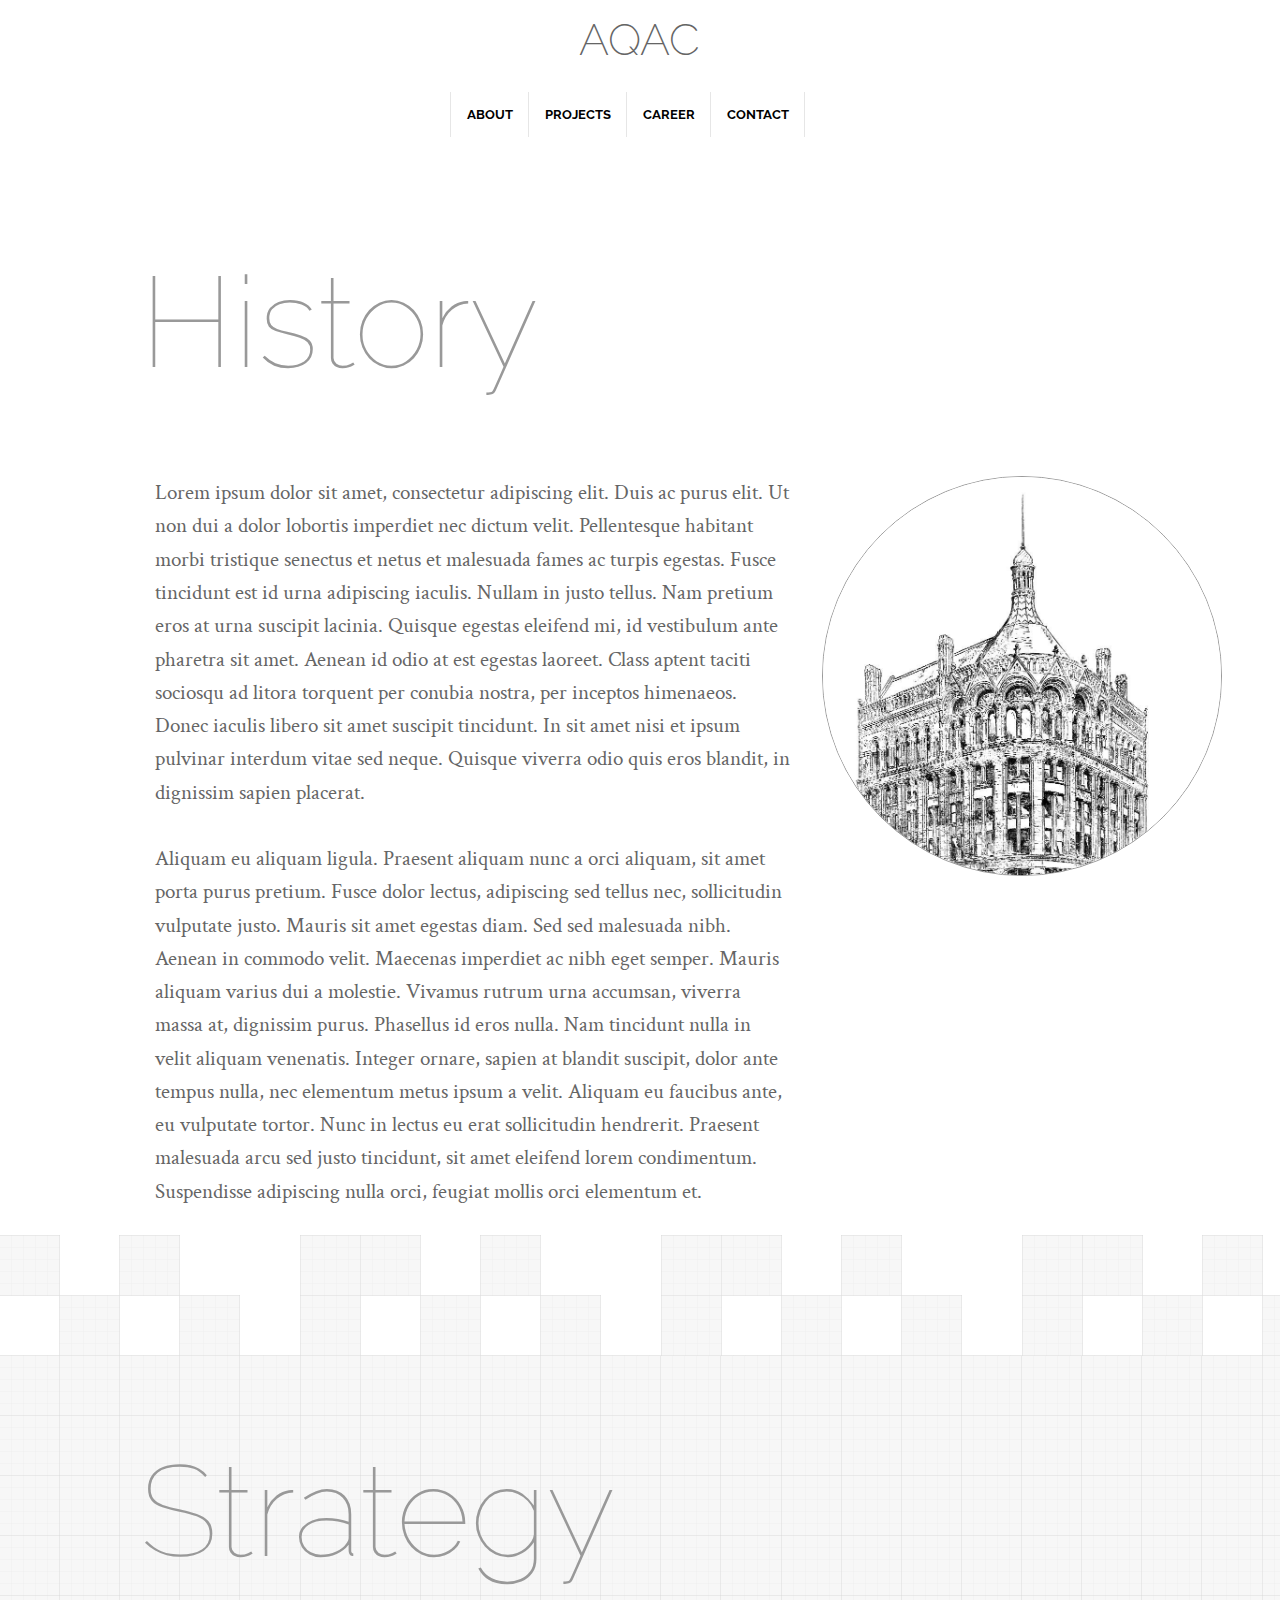
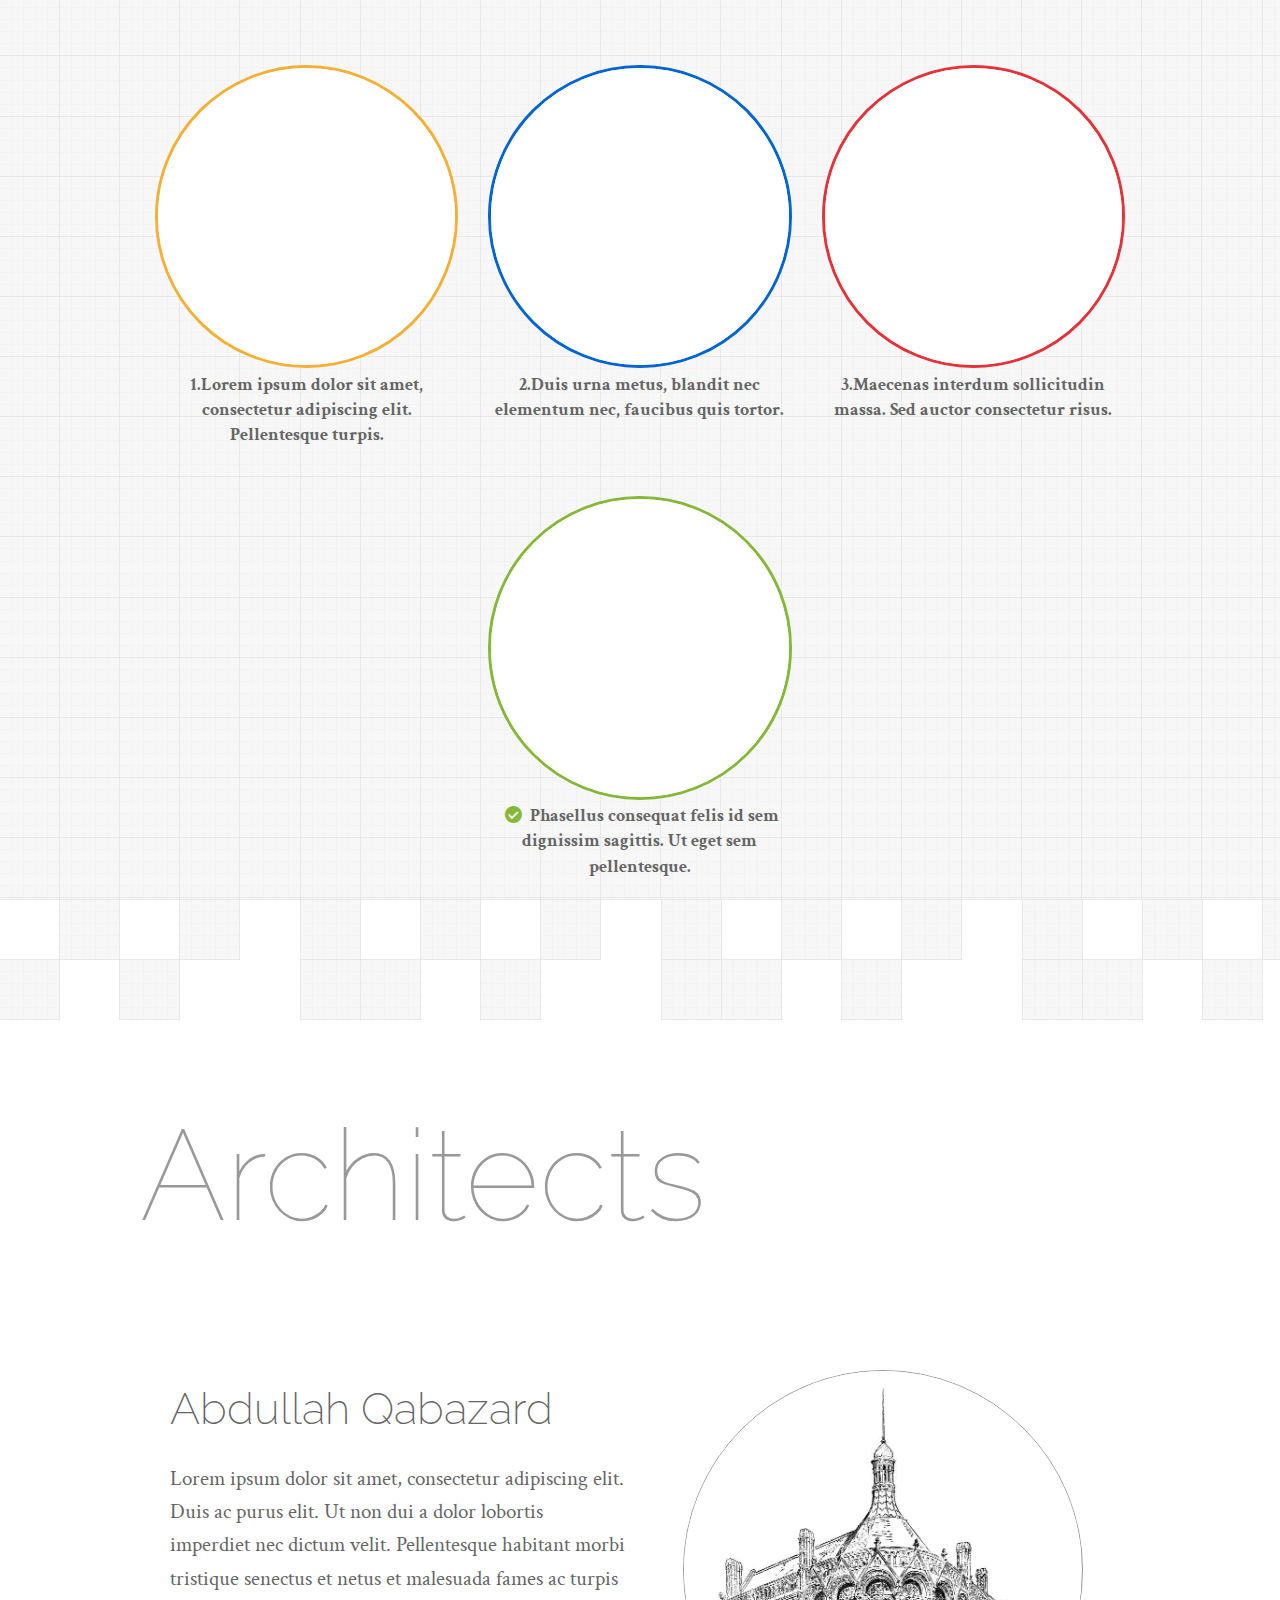
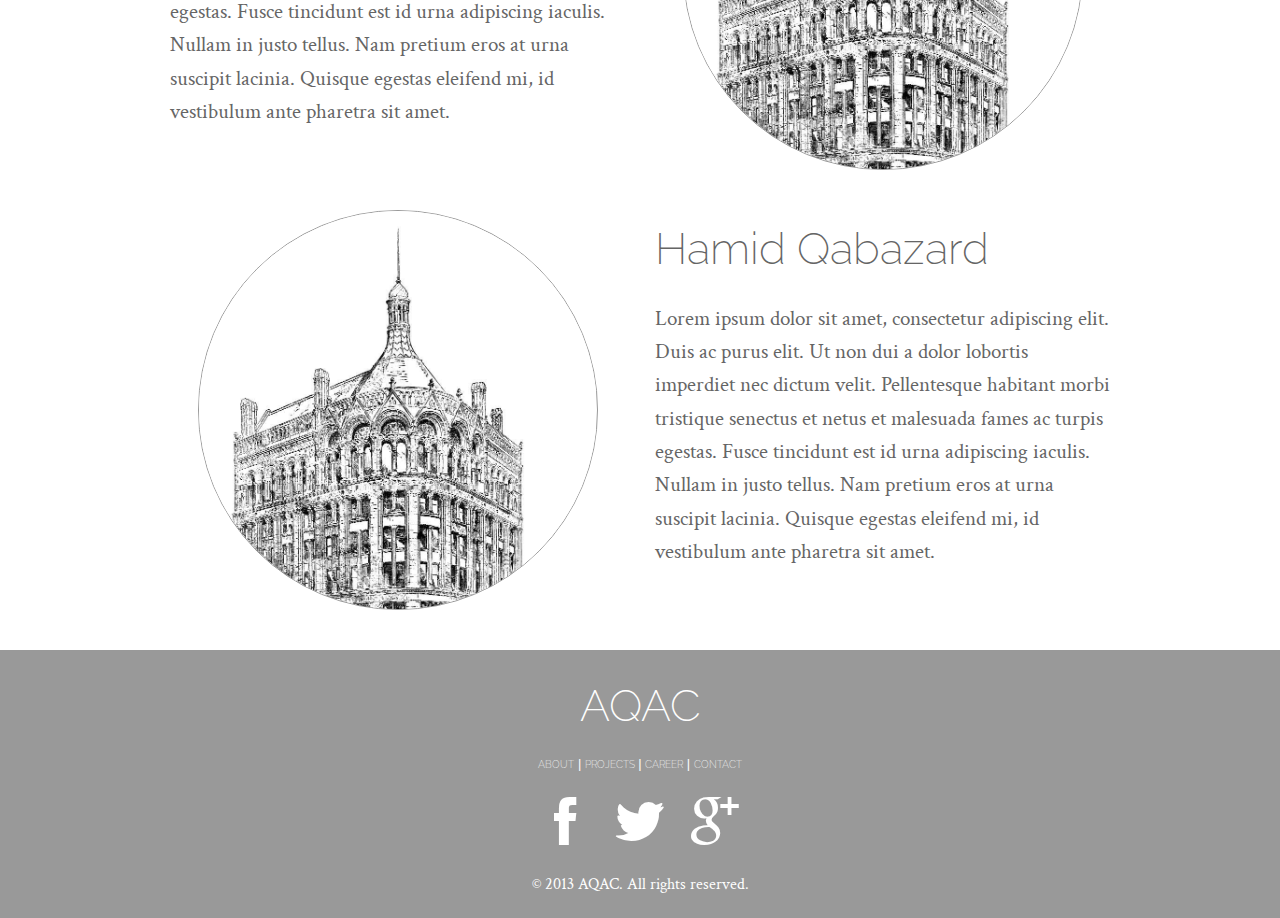
==== commit b0de748c: "contact page added" ====
--- a/about.html
+++ b/about.html
@@ -59,11 +59,11 @@
                   <li class="divider"></li>
                   <li><a href="#">ABOUT</a></li>
                   <li class="divider"></li>
-                  <li><a href="#">PROJECTS</a></li>
+                  <li><a href="projectlist.html">PROJECTS</a></li>
                   <li class="divider"></li>
                   <li><a href="#">CAREER</a></li>
                   <li class="divider"></li>
-                  <li><a href="#">CONTACT</a></li>
+                  <li><a href="contact.html">CONTACT</a></li>
                   <li class="divider"></li>
                 </ul>
               </section>
--- a/stylesheets/main.css
+++ b/stylesheets/main.css
@@ -1,66 +1,46 @@
 @import url(http://fonts.googleapis.com/css?family=Crimson+Text);
 @import url(http://fonts.googleapis.com/css?family=Raleway:200,100);
-/* line 17, ../sass/main.scss */
 body {
-  font-family: "Helvetica",sans-serif;
-}
-
-/* line 21, ../sass/main.scss */
+  font-family: "Helvetica",sans-serif; }
+
 p, h3, h4, h5 {
   font-family: 'Crimson Text', "Helvetica", sans-serif;
-  color: #656565;
-}
-
-/* line 26, ../sass/main.scss */
+  color: #656565; }
+
 h1, h2, a {
   font-family: 'Raleway', "Helvetica", sans-serif;
   font-weight: 200;
-  color: #656565;
-}
-
-/* line 32, ../sass/main.scss */
+  color: #656565; }
+
 .touch h2 {
-  font-size: 3em;
-}
-
-/* line 37, ../sass/main.scss */
+  font-size: 3em; }
+
+.borderTop {
+  border-top: 5px solid #656565;
+  padding-top: 15px; }
+
 h2 {
   color: #999999;
-  margin: 40px auto;
   font-size: 8em;
-  font-weight: 100;
-}
-
-/* line 44, ../sass/main.scss */
+  font-weight: 100; }
+
 .textCenter {
-  text-align: center !important;
-}
-
-/* line 48, ../sass/main.scss */
+  text-align: center !important; }
+
 .menuBg {
-  background: #fff;
-}
-
-/* line 52, ../sass/main.scss */
+  background: #fff; }
+
 article.briefDesc {
-  *zoom: 1;
-}
-/* line 18, ../bourbon/addons/_clearfix.scss */
-article.briefDesc:before, article.briefDesc:after {
-  content: " ";
-  display: table;
-}
-/* line 23, ../bourbon/addons/_clearfix.scss */
-article.briefDesc:after {
-  clear: both;
-}
-/* line 54, ../sass/main.scss */
-article.briefDesc p {
-  font-size: 1.3em;
-  text-align: left;
-}
-
-/* line 59, ../sass/main.scss */
+  *zoom: 1; }
+  article.briefDesc:before, article.briefDesc:after {
+    content: " ";
+    display: table; }
+  article.briefDesc:after {
+    clear: both; }
+  article.briefDesc p {
+    font-size: 1.3em;
+    text-align: left; }
+
 .imageCircle {
   border-top-left-radius: 50%;
   border-top-right-radius: 50%;
@@ -74,10 +54,8 @@
   border: solid #999 1px;
   height: 300px;
   width: 300px;
-  margin: 0 auto;
-}
-
-/* line 71, ../sass/main.scss */
+  margin: 0 auto; }
+
 .strategy {
   border-top-left-radius: 50%;
   border-top-right-radius: 50%;
@@ -89,155 +67,158 @@
   border-bottom-right-radius: 50%;
   overflow: hidden;
   border: solid #999 3px;
-  margin: 0 auto;
-}
-
-/* line 81, ../sass/main.scss */
+  margin: 0 auto; }
+
+.project {
+  width: 300px;
+  height: 300px;
+  background: url("../images/projects/image1sketch.png") no-repeat top left;
+  border: none;
+  -webkit-transition: all 0.3s cubic-bezier(0.23, 1, 0.32, 1);
+  -moz-transition: all 0.3s cubic-bezier(0.23, 1, 0.32, 1);
+  transition: all 0.3s cubic-bezier(0.23, 1, 0.32, 1); }
+  .project:hover {
+    background: url("../images/projects/image1.png") no-repeat top left;
+    border: solid #999 3px;
+    cursor: pointer; }
+
+.projectthumb1, .projectthumb2, .projectthumb3, .projectthumb4, .projectthumb5, .projectthumb6 {
+  height: 130px;
+  background: url("../images/projects/project1/thumbs/thumbs1.png") no-repeat top left;
+  background-size: 130px;
+  -webkit-transition: all 2s cubic-bezier(0.23, 1, 0.32, 1);
+  -moz-transition: all 2s cubic-bezier(0.23, 1, 0.32, 1);
+  transition: all 2s cubic-bezier(0.23, 1, 0.32, 1); }
+  .projectthumb1:hover, .projectthumb2:hover, .projectthumb3:hover, .projectthumb4:hover, .projectthumb5:hover, .projectthumb6:hover {
+    background: url("../images/projects/project1/thumbs/image1.png") no-repeat top left;
+    background-size: 130px;
+    cursor: pointer; }
+
+.projectthumb2 {
+  background: url("../images/projects/project1/thumbs/thumbs2.png") no-repeat top left;
+  background-size: 130px; }
+  .projectthumb2:hover {
+    background: url("../images/projects/project1/thumbs/image2.png") no-repeat top left;
+    background-size: 130px; }
+
+.projectthumb3 {
+  background: url("../images/projects/project1/thumbs/thumbs3.png") no-repeat top left;
+  background-size: 130px; }
+  .projectthumb3:hover {
+    background: url("../images/projects/project1/thumbs/image3.png") no-repeat top left;
+    background-size: 130px; }
+
+.projectthumb4 {
+  background: url("../images/projects/project1/thumbs/thumbs4.png") no-repeat top left;
+  background-size: 130px; }
+  .projectthumb4:hover {
+    background: url("../images/projects/project1/thumbs/image4.png") no-repeat top left;
+    background-size: 130px; }
+
+.projectthumb5 {
+  background: url("../images/projects/project1/thumbs/thumbs5.png") no-repeat top left;
+  background-size: 130px; }
+  .projectthumb5:hover {
+    background: url("../images/projects/project1/thumbs/image5.png") no-repeat top left;
+    background-size: 130px; }
+
 .red {
-  border: solid #e53238 3px;
-}
-
-/* line 82, ../sass/main.scss */
+  border: solid #e53238 3px; }
+
 .yellow {
-  border: solid #f5af34 3px;
-}
-
-/* line 83, ../sass/main.scss */
+  border: solid #f5af34 3px; }
+
 .blue {
-  border: solid #0064d1 3px;
-}
-
-/* line 84, ../sass/main.scss */
+  border: solid #0064d1 3px; }
+
 .green {
-  border: solid #85b838 3px;
-}
-
-/* line 87, ../sass/main.scss */
+  border: solid #85b838 3px; }
+
 .icon-ok-circled-1 {
-  color: #85b838;
-}
-
-/* line 90, ../sass/main.scss */
+  color: #85b838; }
+
 .strategyContainer {
   width: 100%;
   *zoom: 1;
   background: url("../images/grid.png") repeat;
-  padding-bottom: 21px;
-}
-/* line 18, ../bourbon/addons/_clearfix.scss */
-.strategyContainer:before, .strategyContainer:after {
-  content: " ";
-  display: table;
-}
-/* line 23, ../bourbon/addons/_clearfix.scss */
-.strategyContainer:after {
-  clear: both;
-}
-
-/* line 97, ../sass/main.scss */
+  padding-bottom: 11px; }
+  .strategyContainer:before, .strategyContainer:after {
+    content: " ";
+    display: table; }
+  .strategyContainer:after {
+    clear: both; }
+
 .splitStrategy {
   width: 100%;
   height: 122px;
   background: url("../images/grid2.png") repeat-x;
   background-position: 0px 1px;
-  opacity: 0.8;
-}
-
-/* line 104, ../sass/main.scss */
+  opacity: 0.8; }
+
 .splitStrategyb {
   width: 100%;
   height: 122px;
   background: url("../images/gridb.png") repeat-x;
-  opacity: 0.8;
-}
-
-/* line 111, ../sass/main.scss */
+  opacity: 0.8; }
+
 .MarginTop {
-  margin-top: 40px !important;
-}
-
-/* line 115, ../sass/main.scss */
+  margin-top: 40px !important; }
+
 .FooterContainer {
   background: #999999;
-  *zoom: 1;
-}
-/* line 18, ../bourbon/addons/_clearfix.scss */
-.FooterContainer:before, .FooterContainer:after {
-  content: " ";
-  display: table;
-}
-/* line 23, ../bourbon/addons/_clearfix.scss */
-.FooterContainer:after {
-  clear: both;
-}
-/* line 118, ../sass/main.scss */
-.FooterContainer footer {
-  margin-top: 25px;
-}
-/* line 121, ../sass/main.scss */
-.FooterContainer footer h1, .FooterContainer footer a, .FooterContainer footer p {
-  color: #fff;
-}
-/* line 124, ../sass/main.scss */
-.FooterContainer footer div {
-  margin: 0 auto;
-  color: #fff;
-  font-size: 0.8em;
-}
-/* line 128, ../sass/main.scss */
-.FooterContainer footer div a {
-  text-decoration: none;
-  font-size: 0.8em;
-  -webkit-transition: all 0.3s ease-in-out;
-  -moz-transition: all 0.3s ease-in-out;
-  transition: all 0.3s ease-in-out;
-}
-/* line 132, ../sass/main.scss */
-.FooterContainer footer div a:hover {
-  color: #c8c8c8;
-}
-/* line 137, ../sass/main.scss */
-.FooterContainer footer .Socials {
-  margin: 25px auto;
-}
-/* line 139, ../sass/main.scss */
-.FooterContainer footer .Socials a {
-  font-size: 4em;
-  -webkit-transition: all 0.3s ease-in-out;
-  -moz-transition: all 0.3s ease-in-out;
-  transition: all 0.3s ease-in-out;
-}
-/* line 143, ../sass/main.scss */
-.FooterContainer footer .Socials a:hover {
-  color: #c8c8c8;
-}
+  *zoom: 1; }
+  .FooterContainer:before, .FooterContainer:after {
+    content: " ";
+    display: table; }
+  .FooterContainer:after {
+    clear: both; }
+  .FooterContainer footer {
+    margin-top: 25px; }
+    .FooterContainer footer h1, .FooterContainer footer a, .FooterContainer footer p {
+      color: #fff; }
+    .FooterContainer footer div {
+      margin: 0 auto;
+      color: #fff;
+      font-size: 0.8em; }
+      .FooterContainer footer div a {
+        text-decoration: none;
+        font-size: 0.8em;
+        -webkit-transition: all 0.3s ease-in-out;
+        -moz-transition: all 0.3s ease-in-out;
+        transition: all 0.3s ease-in-out; }
+        .FooterContainer footer div a:hover {
+          color: #c8c8c8; }
+    .FooterContainer footer .Socials {
+      margin: 25px auto; }
+      .FooterContainer footer .Socials a {
+        font-size: 4em;
+        -webkit-transition: all 0.3s ease-in-out;
+        -moz-transition: all 0.3s ease-in-out;
+        transition: all 0.3s ease-in-out; }
+        .FooterContainer footer .Socials a:hover {
+          color: #c8c8c8; }
 
 @media only screen and (min-width: 768px) {
-  /* line 157, ../sass/main.scss */
   .top-bar-section {
     *zoom: 1;
     margin: 0 auto;
-    width: 380px;
-  }
-  /* line 18, ../bourbon/addons/_clearfix.scss */
-  .top-bar-section:before, .top-bar-section:after {
-    content: " ";
-    display: table;
-  }
-  /* line 23, ../bourbon/addons/_clearfix.scss */
-  .top-bar-section:after {
-    clear: both;
-  }
-
-  /* line 163, ../sass/main.scss */
+    width: 380px; }
+    .top-bar-section:before, .top-bar-section:after {
+      content: " ";
+      display: table; }
+    .top-bar-section:after {
+      clear: both; }
+
   .imageCircle {
     height: 400px;
-    width: 400px;
-  }
-}
-/* line 171, ../sass/main.scss */
+    width: 400px; } }
 .top-bar-section ul li > a {
   -webkit-transition: all 0.3s ease-in-out;
   -moz-transition: all 0.3s ease-in-out;
-  transition: all 0.3s ease-in-out;
-}
+  transition: all 0.3s ease-in-out; }
+
+.phonecontact {
+  text-align: center; }
+  .phonecontact .icon-phone {
+    font-size: 8em;
+    color: #656565; }
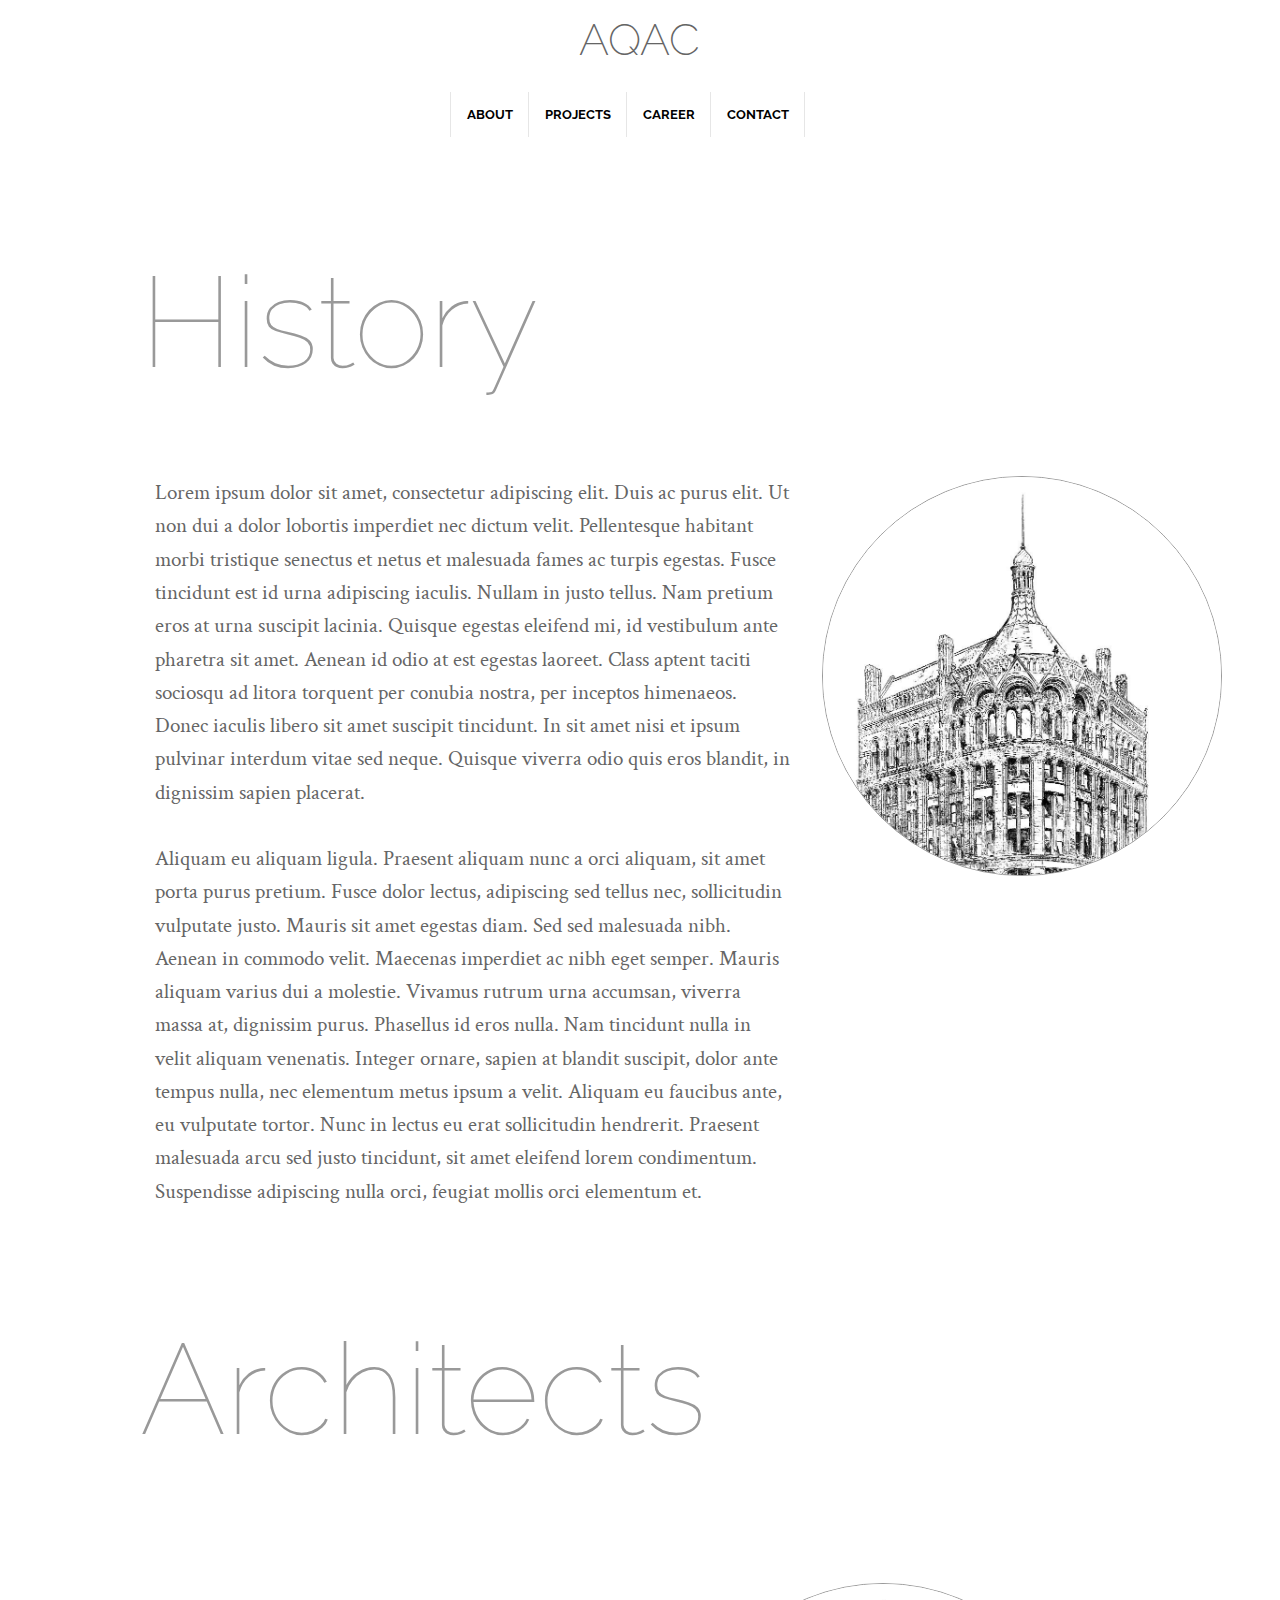
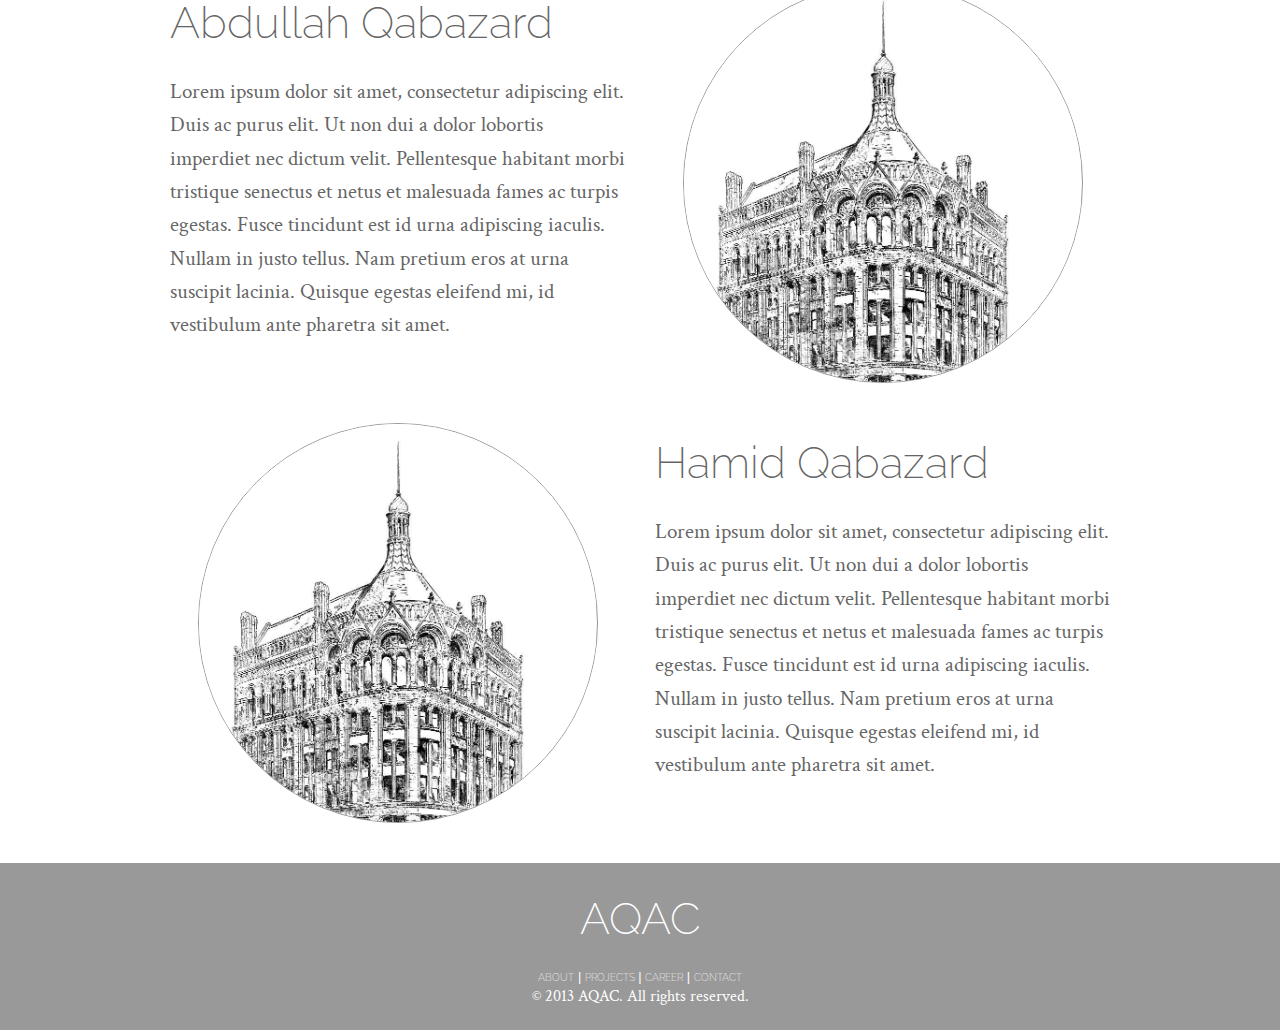
==== commit 1ed99f43: "java added for the pictures in project page" ====
--- a/about.html
+++ b/about.html
@@ -6,7 +6,7 @@
 <head>
 	<meta charset="utf-8" />
   <meta name="viewport" content="width=device-width" />
-  <title>Foundation 4</title>
+  <title>About</title>
 
 
   <link rel="stylesheet" href="stylesheets/app.css" />
@@ -94,7 +94,7 @@
     </div>
 </div>
 
-<div class="splitStrategy"></div>
+<!-- <div class="splitStrategy"></div>
 
 <div class="strategyContainer">
     <div class="row MarginTop">
@@ -138,8 +138,8 @@
     </div>
 </div>
 
-
 <div class="splitStrategyb"></div>
+ -->
 
 
 
@@ -188,16 +188,16 @@
             <footer>
                 <h1 class="textCenter">AQAC</h1>
                 <div class="textCenter">
-                    <a href="#">ABOUT</a> |
-                    <a href="#">PROJECTS</a> |
+                    <a href="about.html">ABOUT</a> |
+                    <a href="projectlist.html">PROJECTS</a> |
                     <a href="#">CAREER</a> |
-                    <a href="#">CONTACT</a>
-                </div>
-                <div class="Socials textCenter">
+                    <a href="contact.html">CONTACT</a>
+                </div>
+<!--                 <div class="Socials textCenter">
                     <a href="#"><i class="icon-facebook-4"></i></a>
                     <a href="#"><i class="icon-twitter-3"></i></a>
                     <a href="#"><i class="icon-gplus-1"></i></a>
-                </div>
+                </div> -->
 
                 <p class="textCenter">© 2013 AQAC. All rights reserved.</p>
             </footer>
--- a/stylesheets/main.css
+++ b/stylesheets/main.css
@@ -222,3 +222,6 @@
   .phonecontact .icon-phone {
     font-size: 8em;
     color: #656565; }
+
+.imageHolderLink {
+  margin-bottom: 20px; }
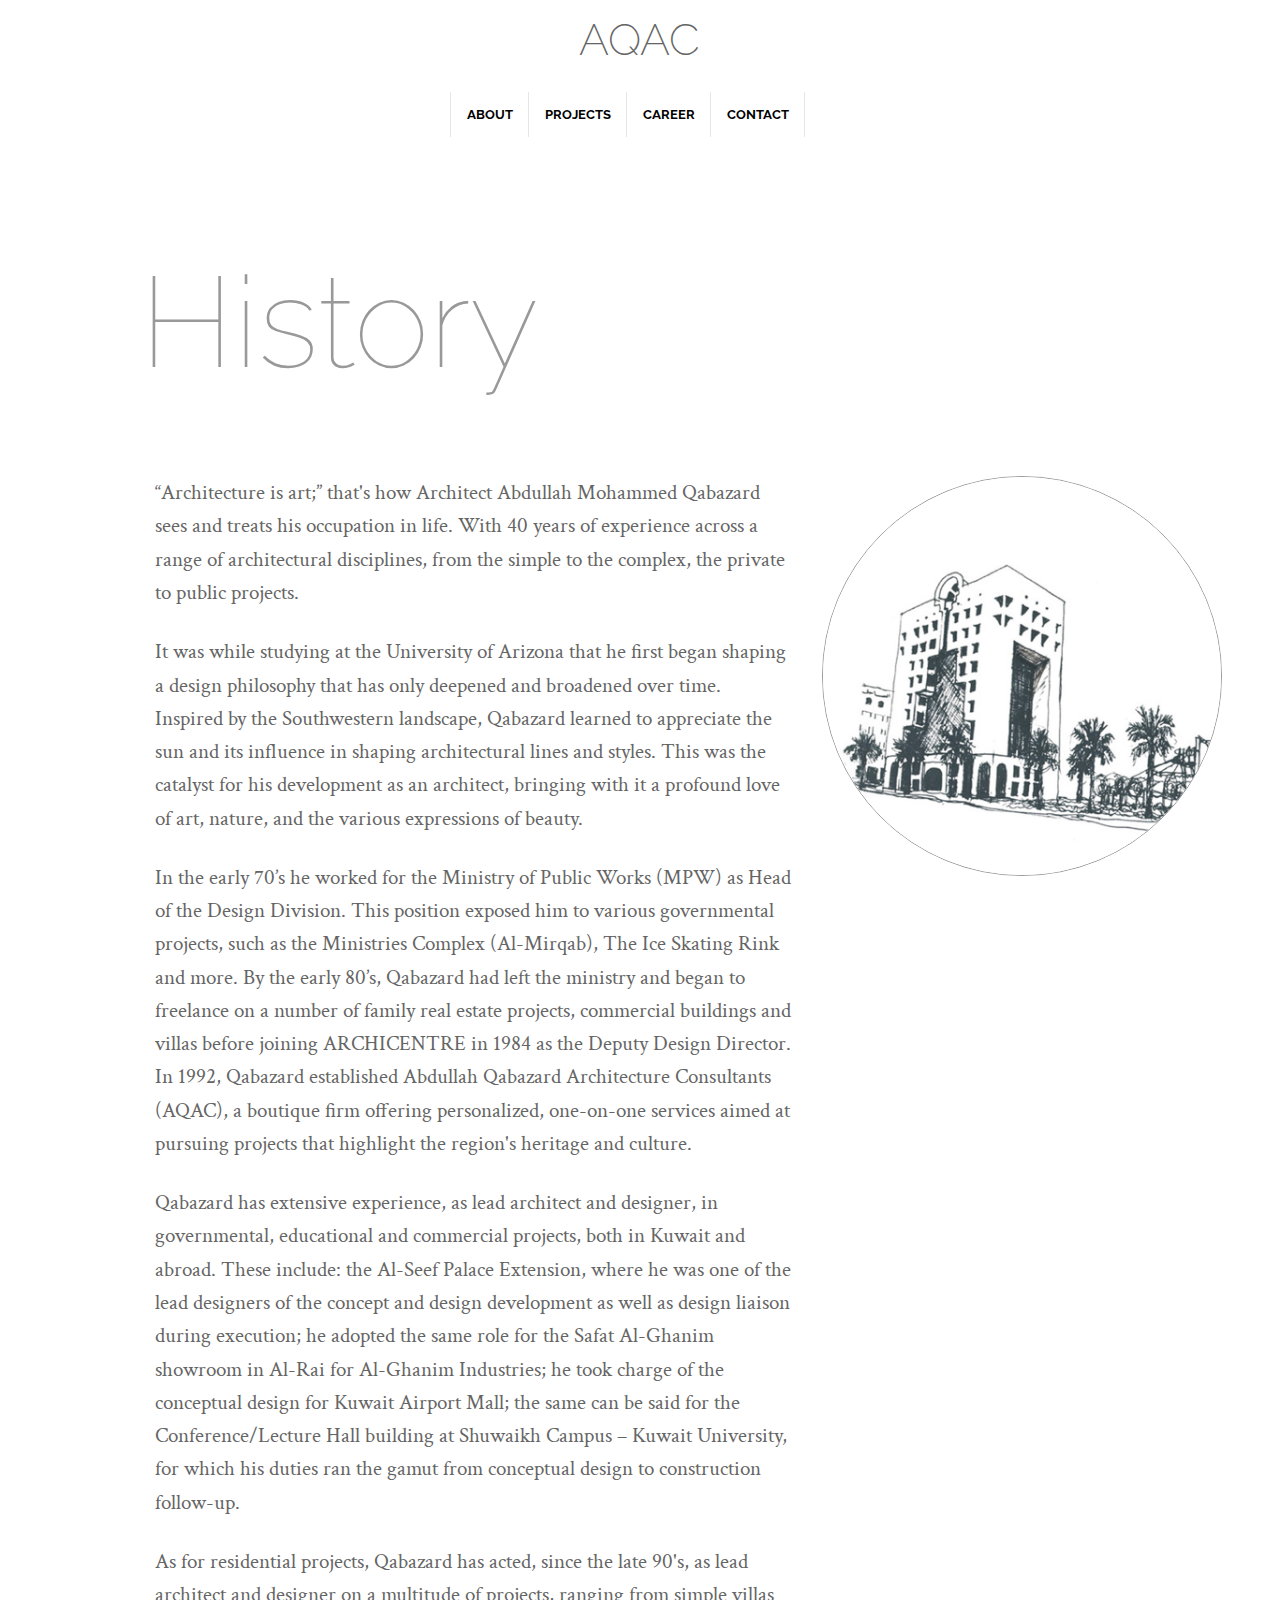
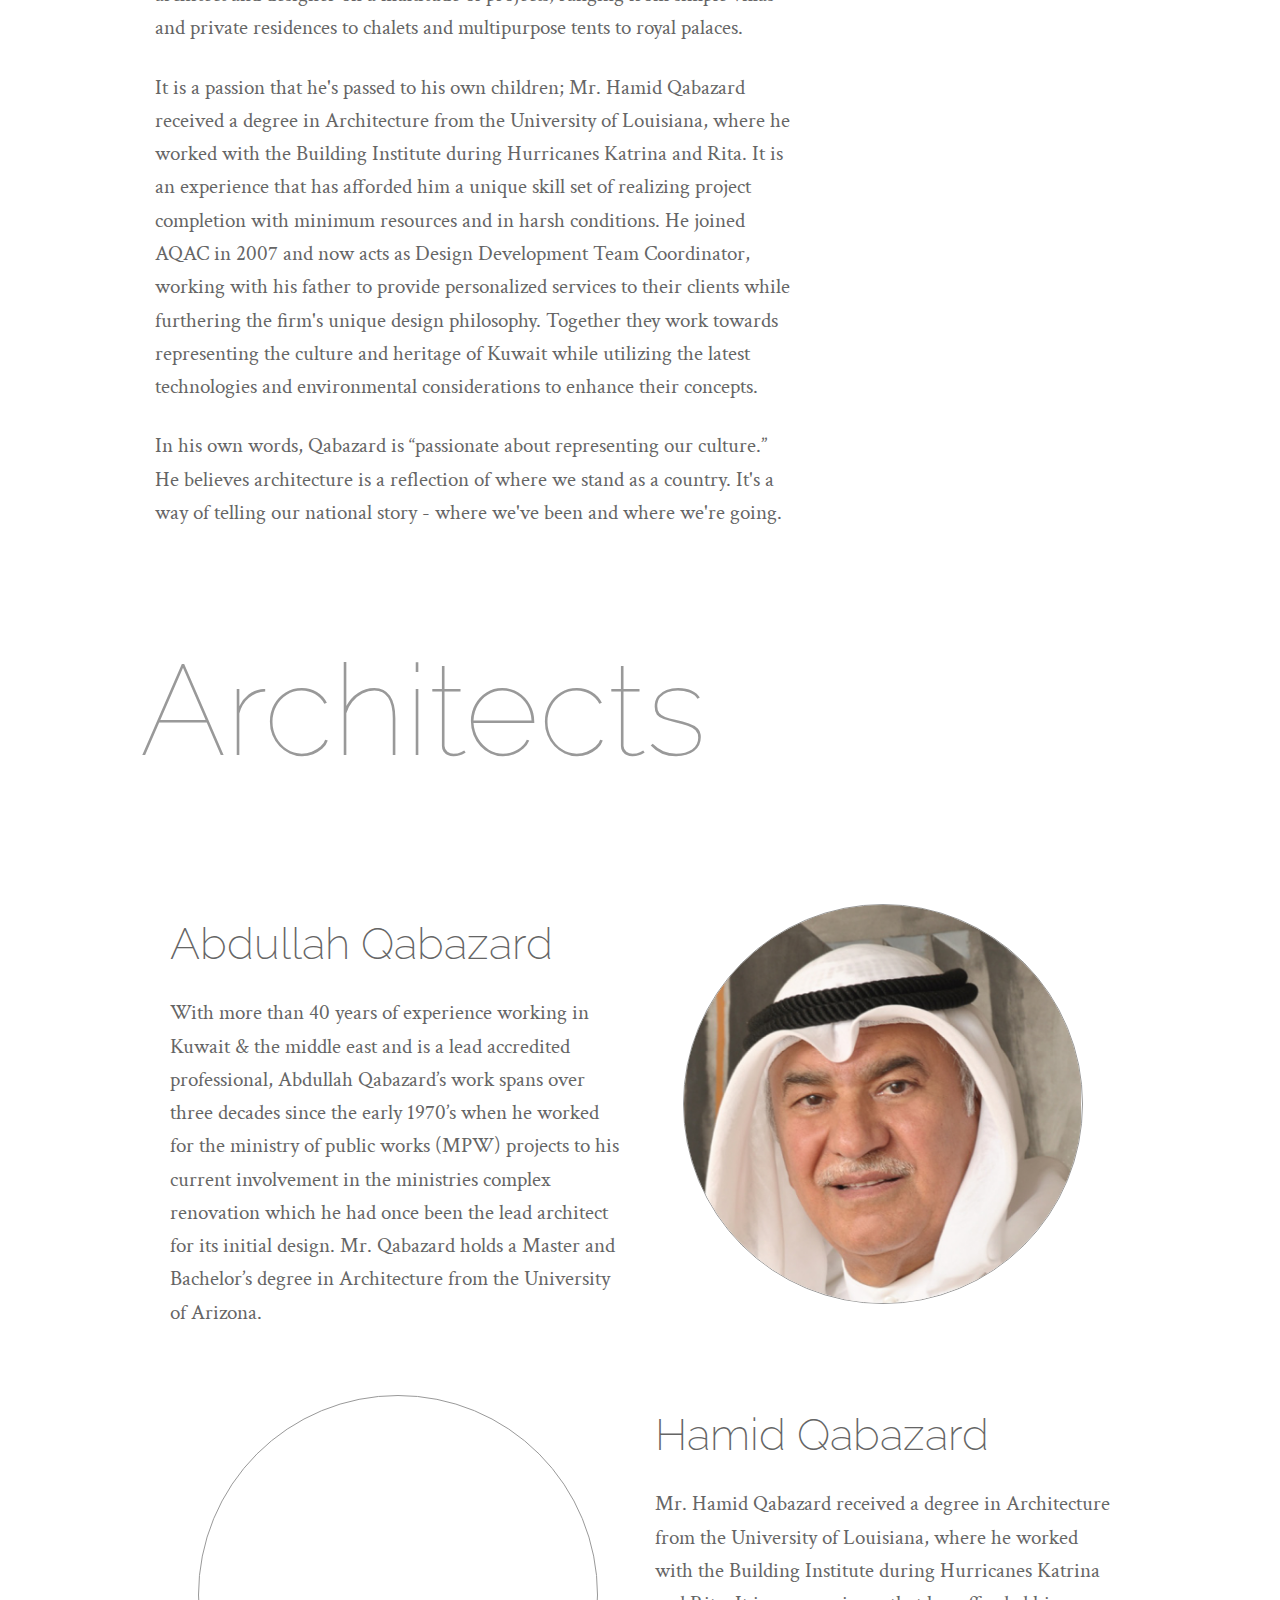
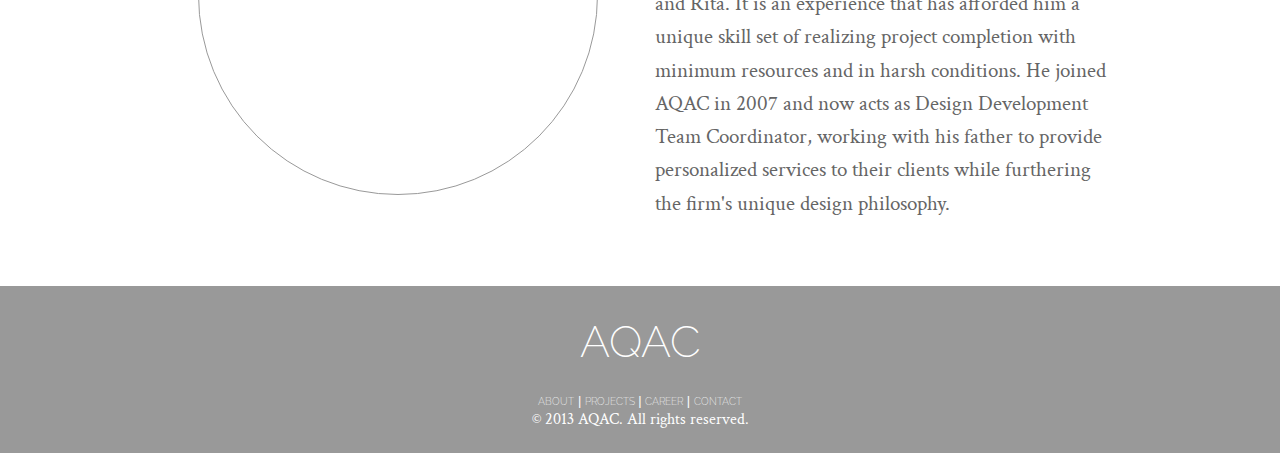
==== commit cdf82017: "text for index and history" ====
--- a/about.html
+++ b/about.html
@@ -78,13 +78,25 @@
         <article class="briefDesc">
             <div class="row">
                 <h2>History</h2>
-                <div class="large-8 columns"><p>Lorem ipsum dolor sit amet, consectetur adipiscing elit. Duis ac purus elit. Ut non dui a dolor lobortis imperdiet nec dictum velit. Pellentesque habitant morbi tristique senectus et netus et malesuada fames ac turpis egestas. Fusce tincidunt est id urna adipiscing iaculis. Nullam in justo tellus. Nam pretium eros at urna suscipit lacinia. Quisque egestas eleifend mi, id vestibulum ante pharetra sit amet. Aenean id odio at est egestas laoreet. Class aptent taciti sociosqu ad litora torquent per conubia nostra, per inceptos himenaeos. Donec iaculis libero sit amet suscipit tincidunt. In sit amet nisi et ipsum pulvinar interdum vitae sed neque. Quisque viverra odio quis eros blandit, in dignissim sapien placerat. <br> <br>
-Aliquam eu aliquam ligula. Praesent aliquam nunc a orci aliquam, sit amet porta purus pretium. Fusce dolor lectus, adipiscing sed tellus nec, sollicitudin vulputate justo. Mauris sit amet egestas diam. Sed sed malesuada nibh. Aenean in commodo velit. Maecenas imperdiet ac nibh eget semper. Mauris aliquam varius dui a molestie. Vivamus rutrum urna accumsan, viverra massa at, dignissim purus. Phasellus id eros nulla. Nam tincidunt nulla in velit aliquam venenatis. Integer ornare, sapien at blandit suscipit, dolor ante tempus nulla, nec elementum metus ipsum a velit. Aliquam eu faucibus ante, eu vulputate tortor. Nunc in lectus eu erat sollicitudin hendrerit. Praesent malesuada arcu sed justo tincidunt, sit amet eleifend lorem condimentum. Suspendisse adipiscing nulla orci, feugiat mollis orci elementum et.
+                <div class="large-8 columns"><p>“Architecture is art;” that's how Architect Abdullah Mohammed Qabazard sees and treats his occupation in life. With 40 years of experience across a range of architectural disciplines, from the simple to the complex, the private to public projects.</p>
+
+                <p>It was while studying at the University of Arizona that he first began shaping a design philosophy that has only deepened and broadened over time. Inspired by the Southwestern landscape, Qabazard learned to appreciate the sun and its influence in shaping architectural lines and styles. This was the catalyst for his development as an architect, bringing with it a profound love of art, nature, and the various expressions of beauty. </p>
+
+                <p>In the early 70’s he worked for the Ministry of Public Works (MPW) as Head of the Design Division. This position exposed him to various governmental projects, such as the Ministries Complex (Al-Mirqab), The Ice Skating Rink and more. By the early 80’s, Qabazard had left the ministry and began to freelance on a number of family real estate projects, commercial buildings and villas before joining ARCHICENTRE  in 1984 as the Deputy Design Director. 
+                In 1992, Qabazard established Abdullah Qabazard Architecture Consultants (AQAC), a boutique firm offering personalized, one-on-one services aimed at pursuing projects that highlight the region's heritage and culture.</p>
+
+                <p>Qabazard has extensive experience, as lead architect and designer, in governmental, educational and commercial projects, both in Kuwait and abroad. These include: the Al-Seef Palace Extension, where he was one of the lead designers of the concept and design development as well as design liaison during execution; he adopted the same role for the Safat Al-Ghanim showroom in Al-Rai for Al-Ghanim Industries; he took charge of the conceptual design for Kuwait Airport Mall; the same can be said for the Conference/Lecture Hall building at Shuwaikh Campus – Kuwait University, for which his duties ran the gamut from conceptual design to construction follow-up.</p>  
+                <p>As for residential projects, Qabazard has acted, since the late 90's, as lead architect and designer on a multitude of projects, ranging from simple villas and private residences to chalets and multipurpose tents to royal palaces. </p>
+
+                <p>It is a passion that he's passed to his own children; Mr. Hamid Qabazard received a degree in Architecture from the University of Louisiana, where he worked with the Building Institute during Hurricanes Katrina and Rita. It is an experience that has afforded him a unique skill set of realizing project completion with minimum resources and in harsh conditions. He joined AQAC in 2007 and now acts as Design Development Team Coordinator, working with his father to provide personalized services to their clients while furthering the firm's unique design philosophy. Together they work towards representing the culture and heritage of Kuwait while utilizing the latest technologies and environmental considerations to enhance their concepts.</p>
+
+                <p>In his own words,  Qabazard is “passionate about representing our culture.” He believes architecture is a reflection of where we stand as a country. It's a way of telling our national story - where we've been and where we're going. </p>
+
 
                 </p></div>
                 <div class="large-4 columns">
                     <div class="imageCircle">
-                        <img src="images/image1.jpg" alt="">
+                        <img src="images/image2.jpg" alt="">
                     </div>
                 </div>
             </div>
@@ -151,11 +163,11 @@
                 <div class="large-12 columns MarginTop">
                     <div class="large-6 columns">
                         <h1>Abdullah Qabazard</h1>
-                        <p>Lorem ipsum dolor sit amet, consectetur adipiscing elit. Duis ac purus elit. Ut non dui a dolor lobortis imperdiet nec dictum velit. Pellentesque habitant morbi tristique senectus et netus et malesuada fames ac turpis egestas. Fusce tincidunt est id urna adipiscing iaculis. Nullam in justo tellus. Nam pretium eros at urna suscipit lacinia. Quisque egestas eleifend mi, id vestibulum ante pharetra sit amet.
+                        <p>With more than 40 years of experience working in Kuwait & the middle east and is a lead accredited professional, Abdullah Qabazard’s work spans over three decades since the early 1970’s when he worked for the ministry of public works (MPW) projects to his current involvement in the ministries complex renovation which he had once been the lead architect for its initial design. Mr. Qabazard holds a Master and Bachelor’s degree in Architecture from the University of Arizona.
                     </p></div>
                     <div class="large-6 columns">
                         <div class="imageCircle">
-                            <img src="images/image1.jpg" alt="">
+                            <img src="images/abdullah_qabazard.jpg" alt="">
                         </div>
                     </div>
                 </div>
@@ -163,12 +175,12 @@
                 <div class="large-12 columns MarginTop">
                     <div class="large-6 columns">
                         <div class="imageCircle">
-                            <img src="images/image1.jpg" alt="">
+                            <!-- <img src="images/image1.jpg" alt=""> -->
                         </div>
                     </div>
                     <div class="large-6 columns">
                         <h1>Hamid Qabazard</h1>
-                        <p>Lorem ipsum dolor sit amet, consectetur adipiscing elit. Duis ac purus elit. Ut non dui a dolor lobortis imperdiet nec dictum velit. Pellentesque habitant morbi tristique senectus et netus et malesuada fames ac turpis egestas. Fusce tincidunt est id urna adipiscing iaculis. Nullam in justo tellus. Nam pretium eros at urna suscipit lacinia. Quisque egestas eleifend mi, id vestibulum ante pharetra sit amet.
+                        <p>Mr. Hamid Qabazard received a degree in Architecture from the University of Louisiana, where he worked with the Building Institute during Hurricanes Katrina and Rita. It is an experience that has afforded him a unique skill set of realizing project completion with minimum resources and in harsh conditions. He joined AQAC in 2007 and now acts as Design Development Team Coordinator, working with his father to provide personalized services to their clients while furthering the firm's unique design philosophy.
                     </p></div>
                 </div>
 
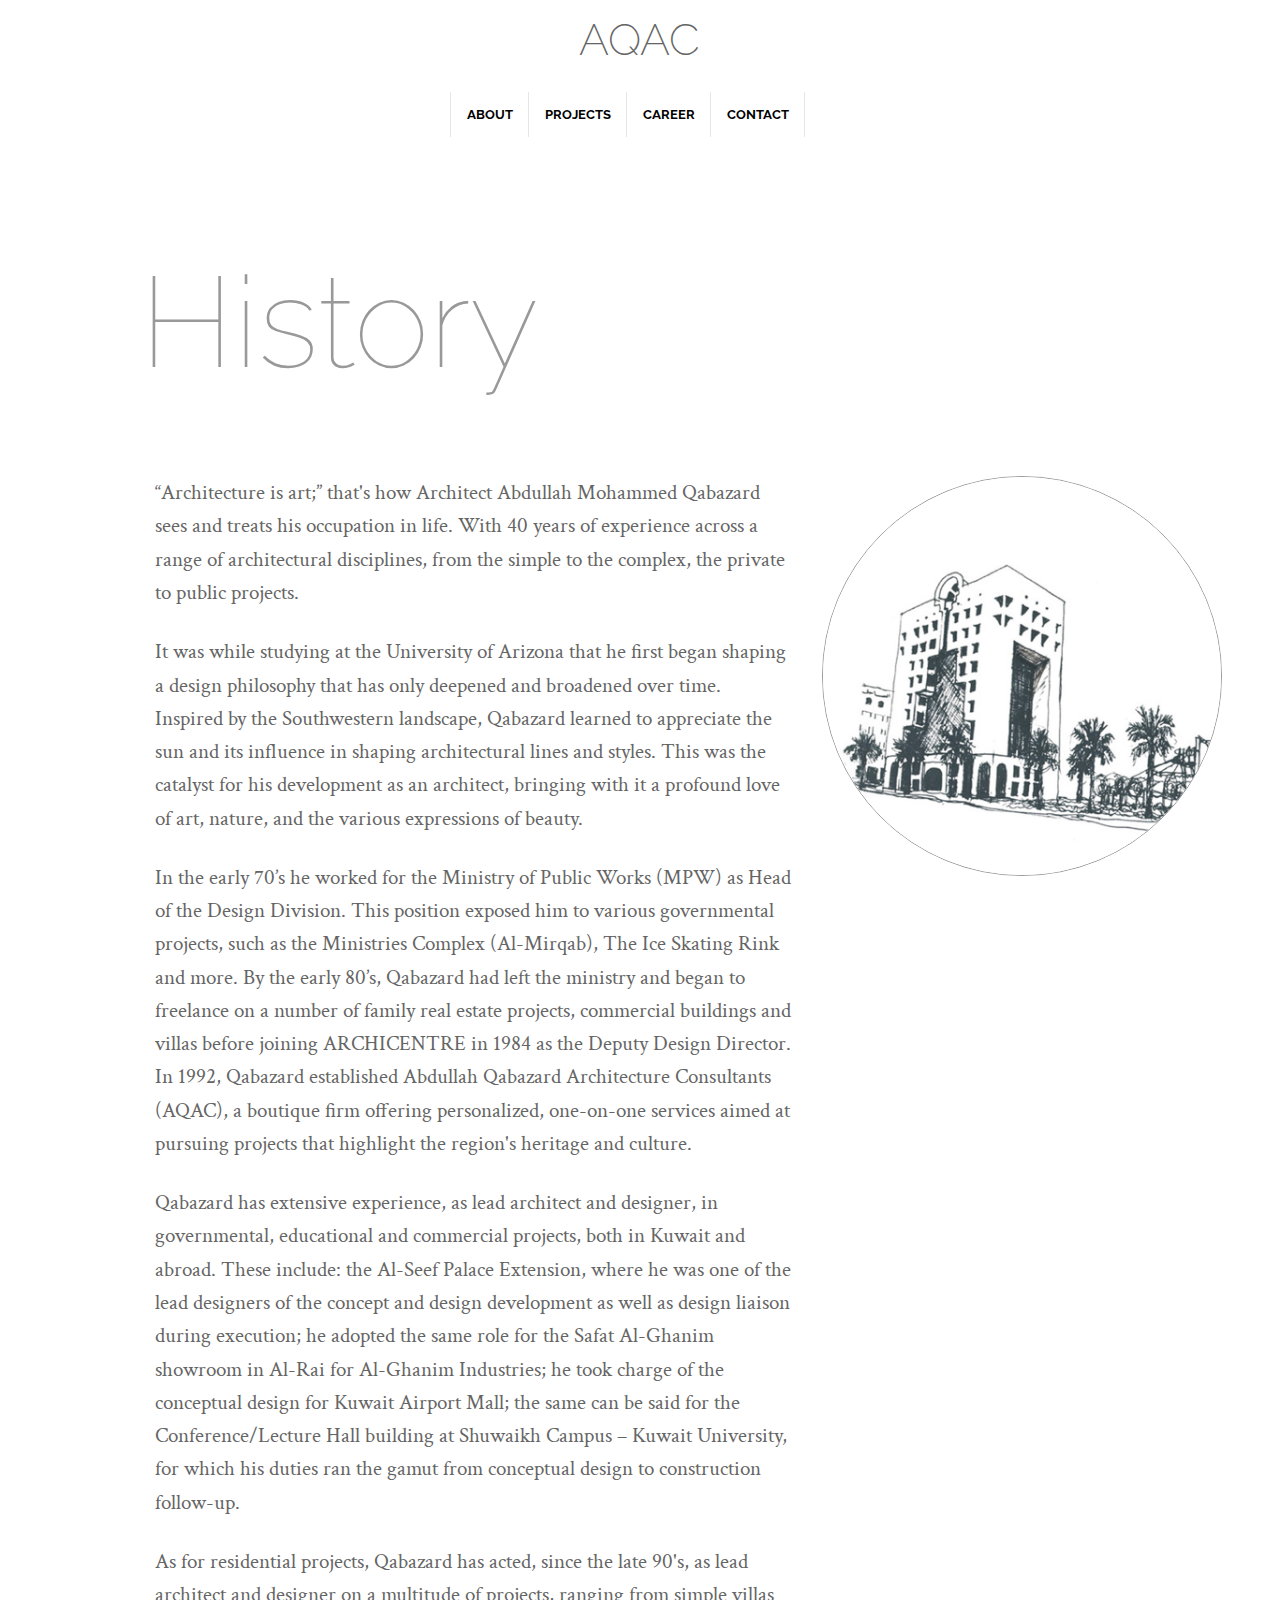
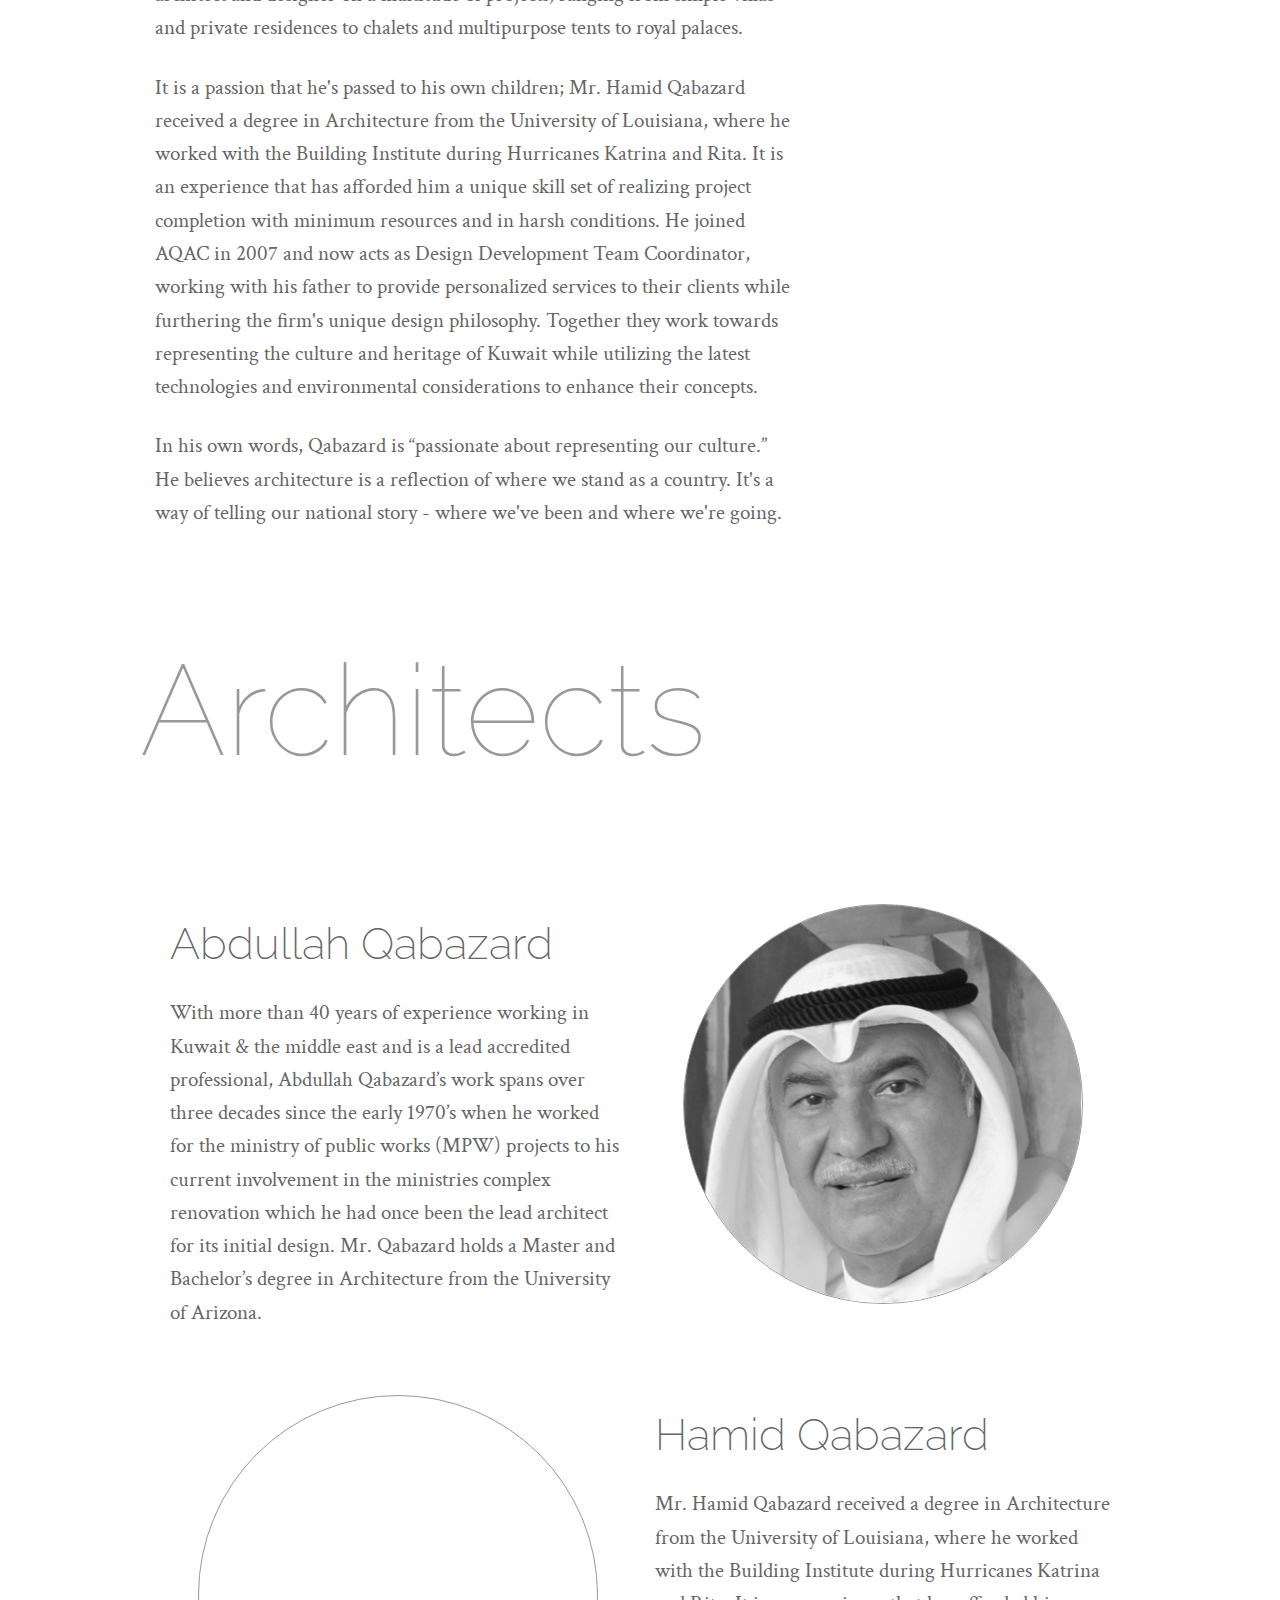
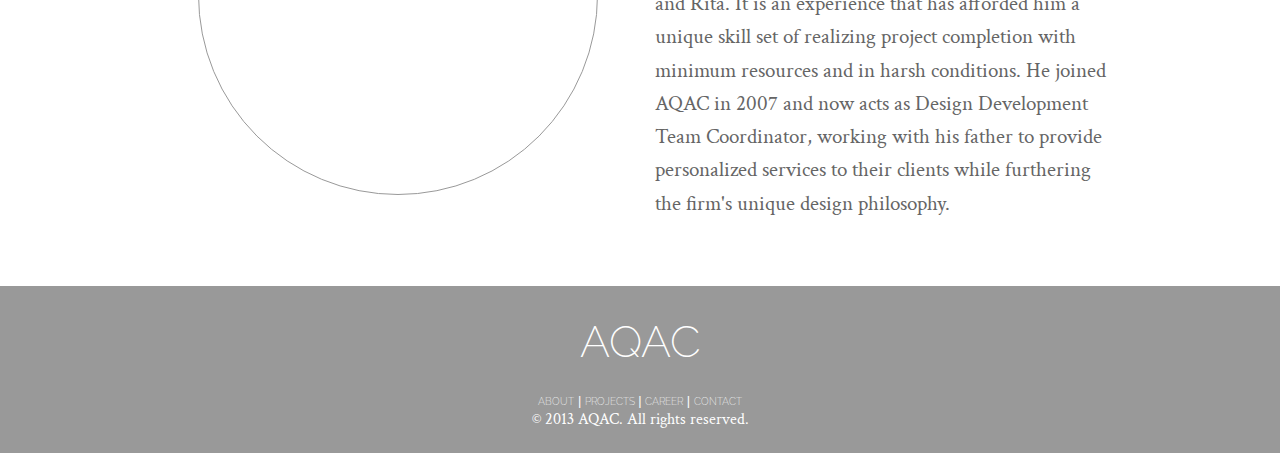
==== commit 99d9aa48: "add index link to AQAC" ====
--- a/about.html
+++ b/about.html
@@ -38,7 +38,7 @@
 <div class="menuBg">
     <div class="row">
         <div class="large-4 small-12 columns large-centered">
-            <h1 class="textCenter">AQAC</h1>
+            <a href="index.html"><h1 class="textCenter">AQAC</h1></a>
         </div>
     </div>
     <div class="row">
@@ -198,7 +198,7 @@
     <div class="row">
         <div class="large-12 columms">
             <footer>
-                <h1 class="textCenter">AQAC</h1>
+                <a href="index.html"><h1 class="textCenter">AQAC</h1></a>
                 <div class="textCenter">
                     <a href="about.html">ABOUT</a> |
                     <a href="projectlist.html">PROJECTS</a> |
--- a/stylesheets/main.css
+++ b/stylesheets/main.css
@@ -69,7 +69,7 @@
   border: solid #999 3px;
   margin: 0 auto; }
 
-.project {
+.project1 {
   width: 300px;
   height: 300px;
   background: url("../images/projects/image1sketch.png") no-repeat top left;
@@ -77,49 +77,356 @@
   -webkit-transition: all 0.3s cubic-bezier(0.23, 1, 0.32, 1);
   -moz-transition: all 0.3s cubic-bezier(0.23, 1, 0.32, 1);
   transition: all 0.3s cubic-bezier(0.23, 1, 0.32, 1); }
-  .project:hover {
+  .project1:hover {
     background: url("../images/projects/image1.png") no-repeat top left;
     border: solid #999 3px;
     cursor: pointer; }
 
-.projectthumb1, .projectthumb2, .projectthumb3, .projectthumb4, .projectthumb5, .projectthumb6 {
+.project2 {
+  width: 300px;
+  height: 300px;
+  background: url("../images/projects/image2sketch.png") no-repeat top left;
+  border: none;
+  -webkit-transition: all 0.3s cubic-bezier(0.23, 1, 0.32, 1);
+  -moz-transition: all 0.3s cubic-bezier(0.23, 1, 0.32, 1);
+  transition: all 0.3s cubic-bezier(0.23, 1, 0.32, 1); }
+  .project2:hover {
+    background: url("../images/projects/image2.png") no-repeat top left;
+    border: solid #999 3px;
+    cursor: pointer; }
+
+.project3 {
+  width: 300px;
+  height: 300px;
+  background: url("../images/projects/image3sketch.png") no-repeat top left;
+  border: none;
+  -webkit-transition: all 0.3s cubic-bezier(0.23, 1, 0.32, 1);
+  -moz-transition: all 0.3s cubic-bezier(0.23, 1, 0.32, 1);
+  transition: all 0.3s cubic-bezier(0.23, 1, 0.32, 1); }
+  .project3:hover {
+    background: url("../images/projects/image3.png") no-repeat top left;
+    border: solid #999 3px;
+    cursor: pointer; }
+
+.project4 {
+  width: 300px;
+  height: 300px;
+  background: url("../images/projects/image4sketch.png") no-repeat top left;
+  border: none;
+  -webkit-transition: all 0.3s cubic-bezier(0.23, 1, 0.32, 1);
+  -moz-transition: all 0.3s cubic-bezier(0.23, 1, 0.32, 1);
+  transition: all 0.3s cubic-bezier(0.23, 1, 0.32, 1); }
+  .project4:hover {
+    background: url("../images/projects/image4.png") no-repeat top left;
+    border: solid #999 3px;
+    cursor: pointer; }
+
+.project5 {
+  width: 300px;
+  height: 300px;
+  background: url("../images/projects/image5sketch.png") no-repeat top left;
+  border: none;
+  -webkit-transition: all 0.3s cubic-bezier(0.23, 1, 0.32, 1);
+  -moz-transition: all 0.3s cubic-bezier(0.23, 1, 0.32, 1);
+  transition: all 0.3s cubic-bezier(0.23, 1, 0.32, 1); }
+  .project5:hover {
+    background: url("../images/projects/image5.png") no-repeat top left;
+    border: solid #999 3px;
+    cursor: pointer; }
+
+.project6 {
+  width: 300px;
+  height: 300px;
+  background: url("../images/projects/image6sketch.png") no-repeat top left;
+  border: none;
+  -webkit-transition: all 0.3s cubic-bezier(0.23, 1, 0.32, 1);
+  -moz-transition: all 0.3s cubic-bezier(0.23, 1, 0.32, 1);
+  transition: all 0.3s cubic-bezier(0.23, 1, 0.32, 1); }
+  .project6:hover {
+    background: url("../images/projects/image6.png") no-repeat top left;
+    border: solid #999 3px;
+    cursor: pointer; }
+
+.project1thumb1, .project1thumb2, .project1thumb3, .project1thumb4, .project1thumb5, .project1thumb6 {
   height: 130px;
   background: url("../images/projects/project1/thumbs/thumbs1.png") no-repeat top left;
   background-size: 130px;
   -webkit-transition: all 2s cubic-bezier(0.23, 1, 0.32, 1);
   -moz-transition: all 2s cubic-bezier(0.23, 1, 0.32, 1);
   transition: all 2s cubic-bezier(0.23, 1, 0.32, 1); }
-  .projectthumb1:hover, .projectthumb2:hover, .projectthumb3:hover, .projectthumb4:hover, .projectthumb5:hover, .projectthumb6:hover {
+  .project1thumb1:hover, .project1thumb2:hover, .project1thumb3:hover, .project1thumb4:hover, .project1thumb5:hover, .project1thumb6:hover {
     background: url("../images/projects/project1/thumbs/image1.png") no-repeat top left;
     background-size: 130px;
     cursor: pointer; }
 
-.projectthumb2 {
+.project1thumb2 {
   background: url("../images/projects/project1/thumbs/thumbs2.png") no-repeat top left;
   background-size: 130px; }
-  .projectthumb2:hover {
+  .project1thumb2:hover {
     background: url("../images/projects/project1/thumbs/image2.png") no-repeat top left;
     background-size: 130px; }
 
-.projectthumb3 {
+.project1thumb3 {
   background: url("../images/projects/project1/thumbs/thumbs3.png") no-repeat top left;
   background-size: 130px; }
-  .projectthumb3:hover {
+  .project1thumb3:hover {
     background: url("../images/projects/project1/thumbs/image3.png") no-repeat top left;
     background-size: 130px; }
 
-.projectthumb4 {
+.project1thumb4 {
   background: url("../images/projects/project1/thumbs/thumbs4.png") no-repeat top left;
   background-size: 130px; }
-  .projectthumb4:hover {
+  .project1thumb4:hover {
     background: url("../images/projects/project1/thumbs/image4.png") no-repeat top left;
     background-size: 130px; }
 
-.projectthumb5 {
+.project1thumb5 {
   background: url("../images/projects/project1/thumbs/thumbs5.png") no-repeat top left;
   background-size: 130px; }
-  .projectthumb5:hover {
+  .project1thumb5:hover {
     background: url("../images/projects/project1/thumbs/image5.png") no-repeat top left;
+    background-size: 130px; }
+
+.project1thumb6 {
+  background: url("../images/projects/project1/thumbs/thumbs6.png") no-repeat top left;
+  background-size: 130px; }
+  .project1thumb6:hover {
+    background: url("../images/projects/project1/thumbs/image6.png") no-repeat top left;
+    background-size: 130px; }
+
+.project2thumb1, .project2thumb2, .project2thumb3, .project2thumb4, .project2thumb5, .project2thumb6 {
+  height: 130px;
+  background: url("../images/projects/project2/thumbs/thumbs1.png") no-repeat top left;
+  background-size: 130px;
+  -webkit-transition: all 2s cubic-bezier(0.23, 1, 0.32, 1);
+  -moz-transition: all 2s cubic-bezier(0.23, 1, 0.32, 1);
+  transition: all 2s cubic-bezier(0.23, 1, 0.32, 1); }
+  .project2thumb1:hover, .project2thumb2:hover, .project2thumb3:hover, .project2thumb4:hover, .project2thumb5:hover, .project2thumb6:hover {
+    background: url("../images/projects/project2/thumbs/image1.png") no-repeat top left;
+    background-size: 130px;
+    cursor: pointer; }
+
+.project2thumb2 {
+  background: url("../images/projects/project2/thumbs/thumbs2.png") no-repeat top left;
+  background-size: 130px; }
+  .project2thumb2:hover {
+    background: url("../images/projects/project2/thumbs/image2.png") no-repeat top left;
+    background-size: 130px; }
+
+.project2thumb3 {
+  background: url("../images/projects/project2/thumbs/thumbs3.png") no-repeat top left;
+  background-size: 130px; }
+  .project2thumb3:hover {
+    background: url("../images/projects/project2/thumbs/image3.png") no-repeat top left;
+    background-size: 130px; }
+
+.project2thumb4 {
+  background: url("../images/projects/project2/thumbs/thumbs4.png") no-repeat top left;
+  background-size: 130px; }
+  .project2thumb4:hover {
+    background: url("../images/projects/project2/thumbs/image4.png") no-repeat top left;
+    background-size: 130px; }
+
+.project2thumb5 {
+  background: url("../images/projects/project2/thumbs/thumbs5.png") no-repeat top left;
+  background-size: 130px; }
+  .project2thumb5:hover {
+    background: url("../images/projects/project2/thumbs/image5.png") no-repeat top left;
+    background-size: 130px; }
+
+.project2thumb6 {
+  background: url("../images/projects/project2/thumbs/thumbs6.png") no-repeat top left;
+  background-size: 130px; }
+  .project2thumb6:hover {
+    background: url("../images/projects/project2/thumbs/image6.png") no-repeat top left;
+    background-size: 130px; }
+
+.project3thumb1, .project3thumb2, .project3thumb3, .project3thumb4, .project3thumb5, .project3thumb6 {
+  height: 130px;
+  background: url("../images/projects/project3/thumbs/thumbs1.png") no-repeat top left;
+  background-size: 130px;
+  -webkit-transition: all 2s cubic-bezier(0.23, 1, 0.32, 1);
+  -moz-transition: all 2s cubic-bezier(0.23, 1, 0.32, 1);
+  transition: all 2s cubic-bezier(0.23, 1, 0.32, 1); }
+  .project3thumb1:hover, .project3thumb2:hover, .project3thumb3:hover, .project3thumb4:hover, .project3thumb5:hover, .project3thumb6:hover {
+    background: url("../images/projects/project3/thumbs/image1.png") no-repeat top left;
+    background-size: 130px;
+    cursor: pointer; }
+
+.project3thumb2 {
+  background: url("../images/projects/project3/thumbs/thumbs2.png") no-repeat top left;
+  background-size: 130px; }
+  .project3thumb2:hover {
+    background: url("../images/projects/project3/thumbs/image2.png") no-repeat top left;
+    background-size: 130px; }
+
+.project3thumb3 {
+  background: url("../images/projects/project3/thumbs/thumbs3.png") no-repeat top left;
+  background-size: 130px; }
+  .project3thumb3:hover {
+    background: url("../images/projects/project3/thumbs/image3.png") no-repeat top left;
+    background-size: 130px; }
+
+.project3thumb4 {
+  background: url("../images/projects/project3/thumbs/thumbs4.png") no-repeat top left;
+  background-size: 130px; }
+  .project3thumb4:hover {
+    background: url("../images/projects/project3/thumbs/image4.png") no-repeat top left;
+    background-size: 130px; }
+
+.project3thumb5 {
+  background: url("../images/projects/project3/thumbs/thumbs5.png") no-repeat top left;
+  background-size: 130px; }
+  .project3thumb5:hover {
+    background: url("../images/projects/project3/thumbs/image5.png") no-repeat top left;
+    background-size: 130px; }
+
+.project3thumb6 {
+  background: url("../images/projects/project3/thumbs/thumbs6.png") no-repeat top left;
+  background-size: 130px; }
+  .project3thumb6:hover {
+    background: url("../images/projects/project3/thumbs/image6.png") no-repeat top left;
+    background-size: 130px; }
+
+.project4thumb1, .project4thumb2, .project4thumb3, .project4thumb4, .project4thumb5, .project4thumb6 {
+  height: 130px;
+  background: url("../images/projects/project4/thumbs/thumbs1.png") no-repeat top left;
+  background-size: 130px;
+  -webkit-transition: all 2s cubic-bezier(0.23, 1, 0.32, 1);
+  -moz-transition: all 2s cubic-bezier(0.23, 1, 0.32, 1);
+  transition: all 2s cubic-bezier(0.23, 1, 0.32, 1); }
+  .project4thumb1:hover, .project4thumb2:hover, .project4thumb3:hover, .project4thumb4:hover, .project4thumb5:hover, .project4thumb6:hover {
+    background: url("../images/projects/project4/thumbs/image1.png") no-repeat top left;
+    background-size: 130px;
+    cursor: pointer; }
+
+.project4thumb2 {
+  background: url("../images/projects/project4/thumbs/thumbs2.png") no-repeat top left;
+  background-size: 130px; }
+  .project4thumb2:hover {
+    background: url("../images/projects/project4/thumbs/image2.png") no-repeat top left;
+    background-size: 130px; }
+
+.project4thumb3 {
+  background: url("../images/projects/project4/thumbs/thumbs3.png") no-repeat top left;
+  background-size: 130px; }
+  .project4thumb3:hover {
+    background: url("../images/projects/project4/thumbs/image3.png") no-repeat top left;
+    background-size: 130px; }
+
+.project4thumb4 {
+  background: url("../images/projects/project4/thumbs/thumbs4.png") no-repeat top left;
+  background-size: 130px; }
+  .project4thumb4:hover {
+    background: url("../images/projects/project4/thumbs/image4.png") no-repeat top left;
+    background-size: 130px; }
+
+.project4thumb5 {
+  background: url("../images/projects/project4/thumbs/thumbs5.png") no-repeat top left;
+  background-size: 130px; }
+  .project4thumb5:hover {
+    background: url("../images/projects/project4/thumbs/image5.png") no-repeat top left;
+    background-size: 130px; }
+
+.project4thumb6 {
+  background: url("../images/projects/project4/thumbs/thumbs6.png") no-repeat top left;
+  background-size: 130px; }
+  .project4thumb6:hover {
+    background: url("../images/projects/project4/thumbs/image6.png") no-repeat top left;
+    background-size: 130px; }
+
+.project5thumb1, .project5thumb2, .project5thumb3, .project5thumb4, .project5thumb5, .project5thumb6 {
+  height: 130px;
+  background: url("../images/projects/project5/thumbs/thumbs1.png") no-repeat top left;
+  background-size: 130px;
+  -webkit-transition: all 2s cubic-bezier(0.23, 1, 0.32, 1);
+  -moz-transition: all 2s cubic-bezier(0.23, 1, 0.32, 1);
+  transition: all 2s cubic-bezier(0.23, 1, 0.32, 1); }
+  .project5thumb1:hover, .project5thumb2:hover, .project5thumb3:hover, .project5thumb4:hover, .project5thumb5:hover, .project5thumb6:hover {
+    background: url("../images/projects/project5/thumbs/image1.png") no-repeat top left;
+    background-size: 130px;
+    cursor: pointer; }
+
+.project5thumb2 {
+  background: url("../images/projects/project5/thumbs/thumbs2.png") no-repeat top left;
+  background-size: 130px; }
+  .project5thumb2:hover {
+    background: url("../images/projects/project5/thumbs/image2.png") no-repeat top left;
+    background-size: 130px; }
+
+.project5thumb3 {
+  background: url("../images/projects/project5/thumbs/thumbs3.png") no-repeat top left;
+  background-size: 130px; }
+  .project5thumb3:hover {
+    background: url("../images/projects/project5/thumbs/image3.png") no-repeat top left;
+    background-size: 130px; }
+
+.project5thumb4 {
+  background: url("../images/projects/project5/thumbs/thumbs4.png") no-repeat top left;
+  background-size: 130px; }
+  .project5thumb4:hover {
+    background: url("../images/projects/project5/thumbs/image4.png") no-repeat top left;
+    background-size: 130px; }
+
+.project5thumb5 {
+  background: url("../images/projects/project5/thumbs/thumbs5.png") no-repeat top left;
+  background-size: 130px; }
+  .project5thumb5:hover {
+    background: url("../images/projects/project5/thumbs/image5.png") no-repeat top left;
+    background-size: 130px; }
+
+.project5thumb6 {
+  background: url("../images/projects/project5/thumbs/thumbs6.png") no-repeat top left;
+  background-size: 130px; }
+  .project5thumb6:hover {
+    background: url("../images/projects/project5/thumbs/image6.png") no-repeat top left;
+    background-size: 130px; }
+
+.project6thumb1, .project6thumb2, .project6thumb3, .project6thumb4, .project6thumb5, .project6thumb6 {
+  height: 130px;
+  background: url("../images/projects/project6/thumbs/thumbs1.png") no-repeat top left;
+  background-size: 130px;
+  -webkit-transition: all 2s cubic-bezier(0.23, 1, 0.32, 1);
+  -moz-transition: all 2s cubic-bezier(0.23, 1, 0.32, 1);
+  transition: all 2s cubic-bezier(0.23, 1, 0.32, 1); }
+  .project6thumb1:hover, .project6thumb2:hover, .project6thumb3:hover, .project6thumb4:hover, .project6thumb5:hover, .project6thumb6:hover {
+    background: url("../images/projects/project6/thumbs/image1.png") no-repeat top left;
+    background-size: 130px;
+    cursor: pointer; }
+
+.project6thumb2 {
+  background: url("../images/projects/project6/thumbs/thumbs2.png") no-repeat top left;
+  background-size: 130px; }
+  .project6thumb2:hover {
+    background: url("../images/projects/project6/thumbs/image2.png") no-repeat top left;
+    background-size: 130px; }
+
+.project6thumb3 {
+  background: url("../images/projects/project6/thumbs/thumbs3.png") no-repeat top left;
+  background-size: 130px; }
+  .project6thumb3:hover {
+    background: url("../images/projects/project6/thumbs/image3.png") no-repeat top left;
+    background-size: 130px; }
+
+.project6thumb4 {
+  background: url("../images/projects/project6/thumbs/thumbs4.png") no-repeat top left;
+  background-size: 130px; }
+  .project6thumb4:hover {
+    background: url("../images/projects/project6/thumbs/image4.png") no-repeat top left;
+    background-size: 130px; }
+
+.project6thumb5 {
+  background: url("../images/projects/project6/thumbs/thumbs5.png") no-repeat top left;
+  background-size: 130px; }
+  .project6thumb5:hover {
+    background: url("../images/projects/project6/thumbs/image5.png") no-repeat top left;
+    background-size: 130px; }
+
+.project6thumb6 {
+  background: url("../images/projects/project6/thumbs/thumbs6.png") no-repeat top left;
+  background-size: 130px; }
+  .project6thumb6:hover {
+    background: url("../images/projects/project6/thumbs/image6.png") no-repeat top left;
     background-size: 130px; }
 
 .red {
